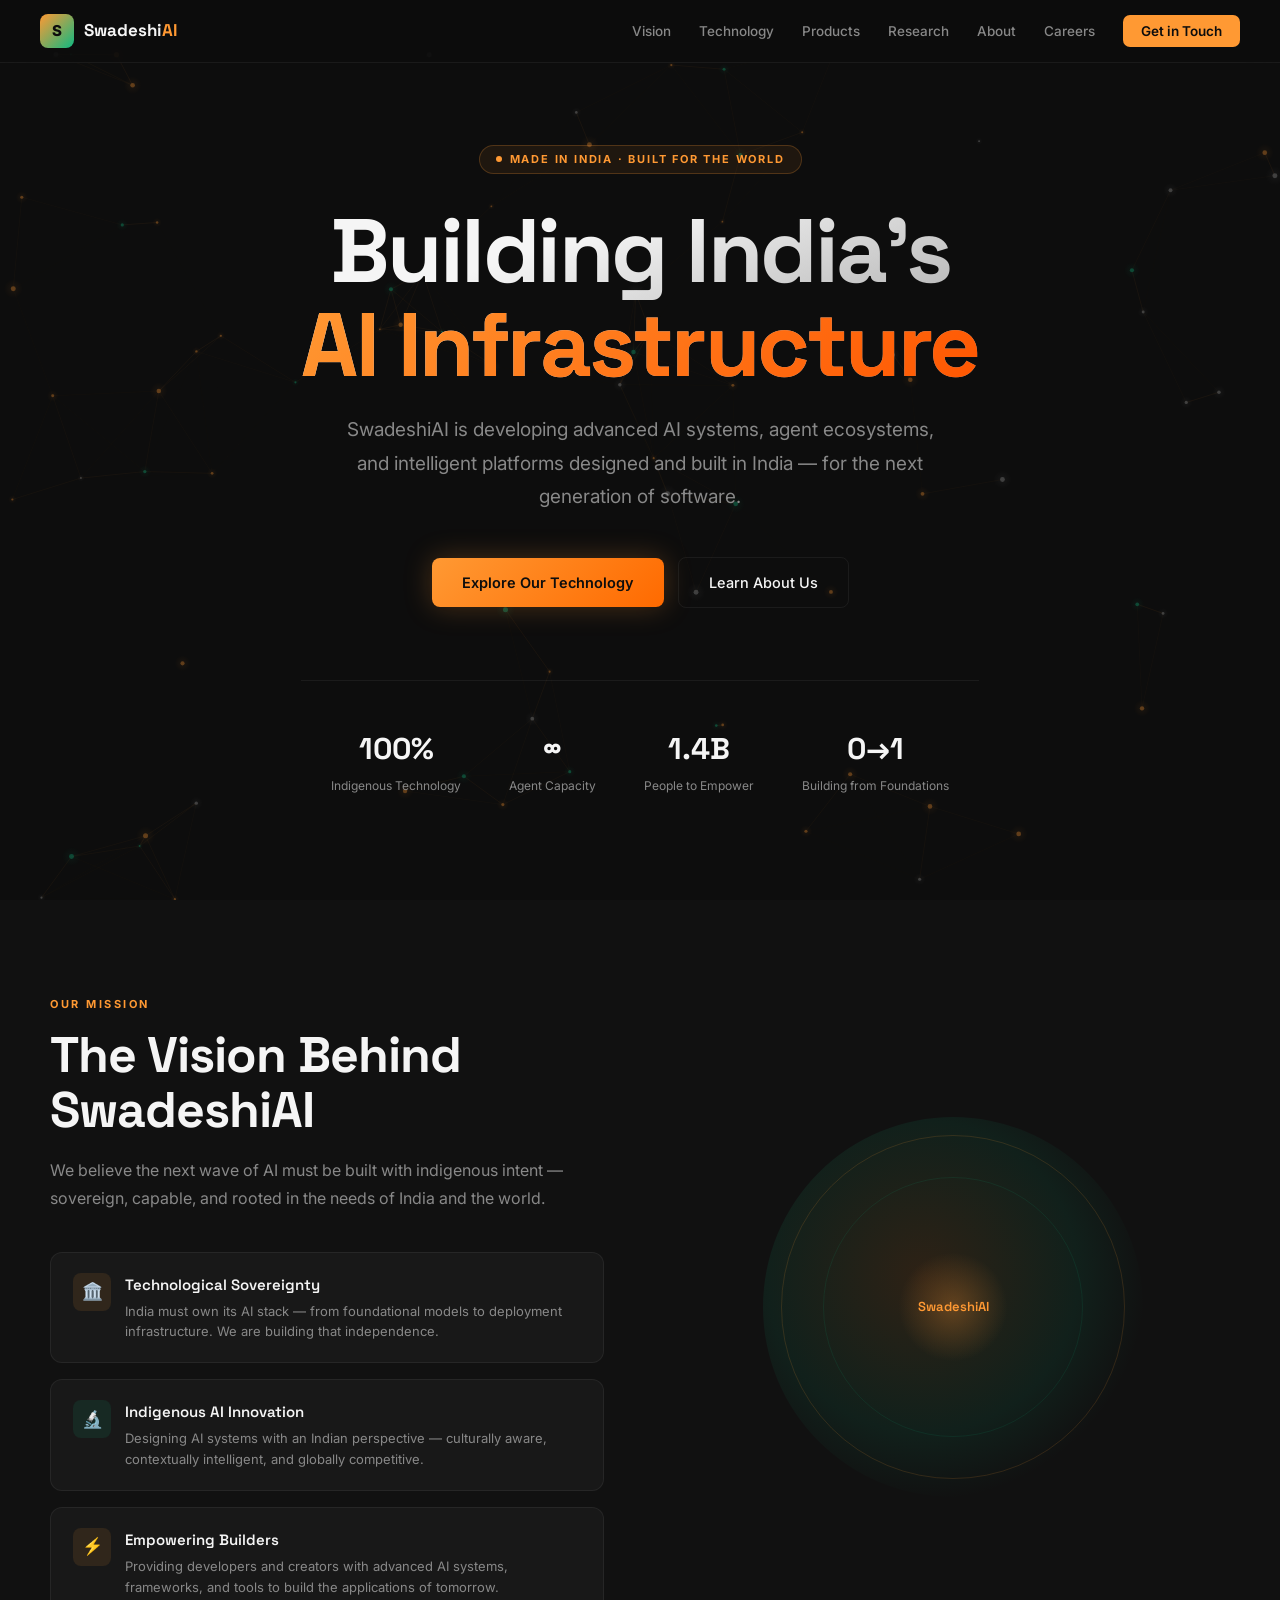
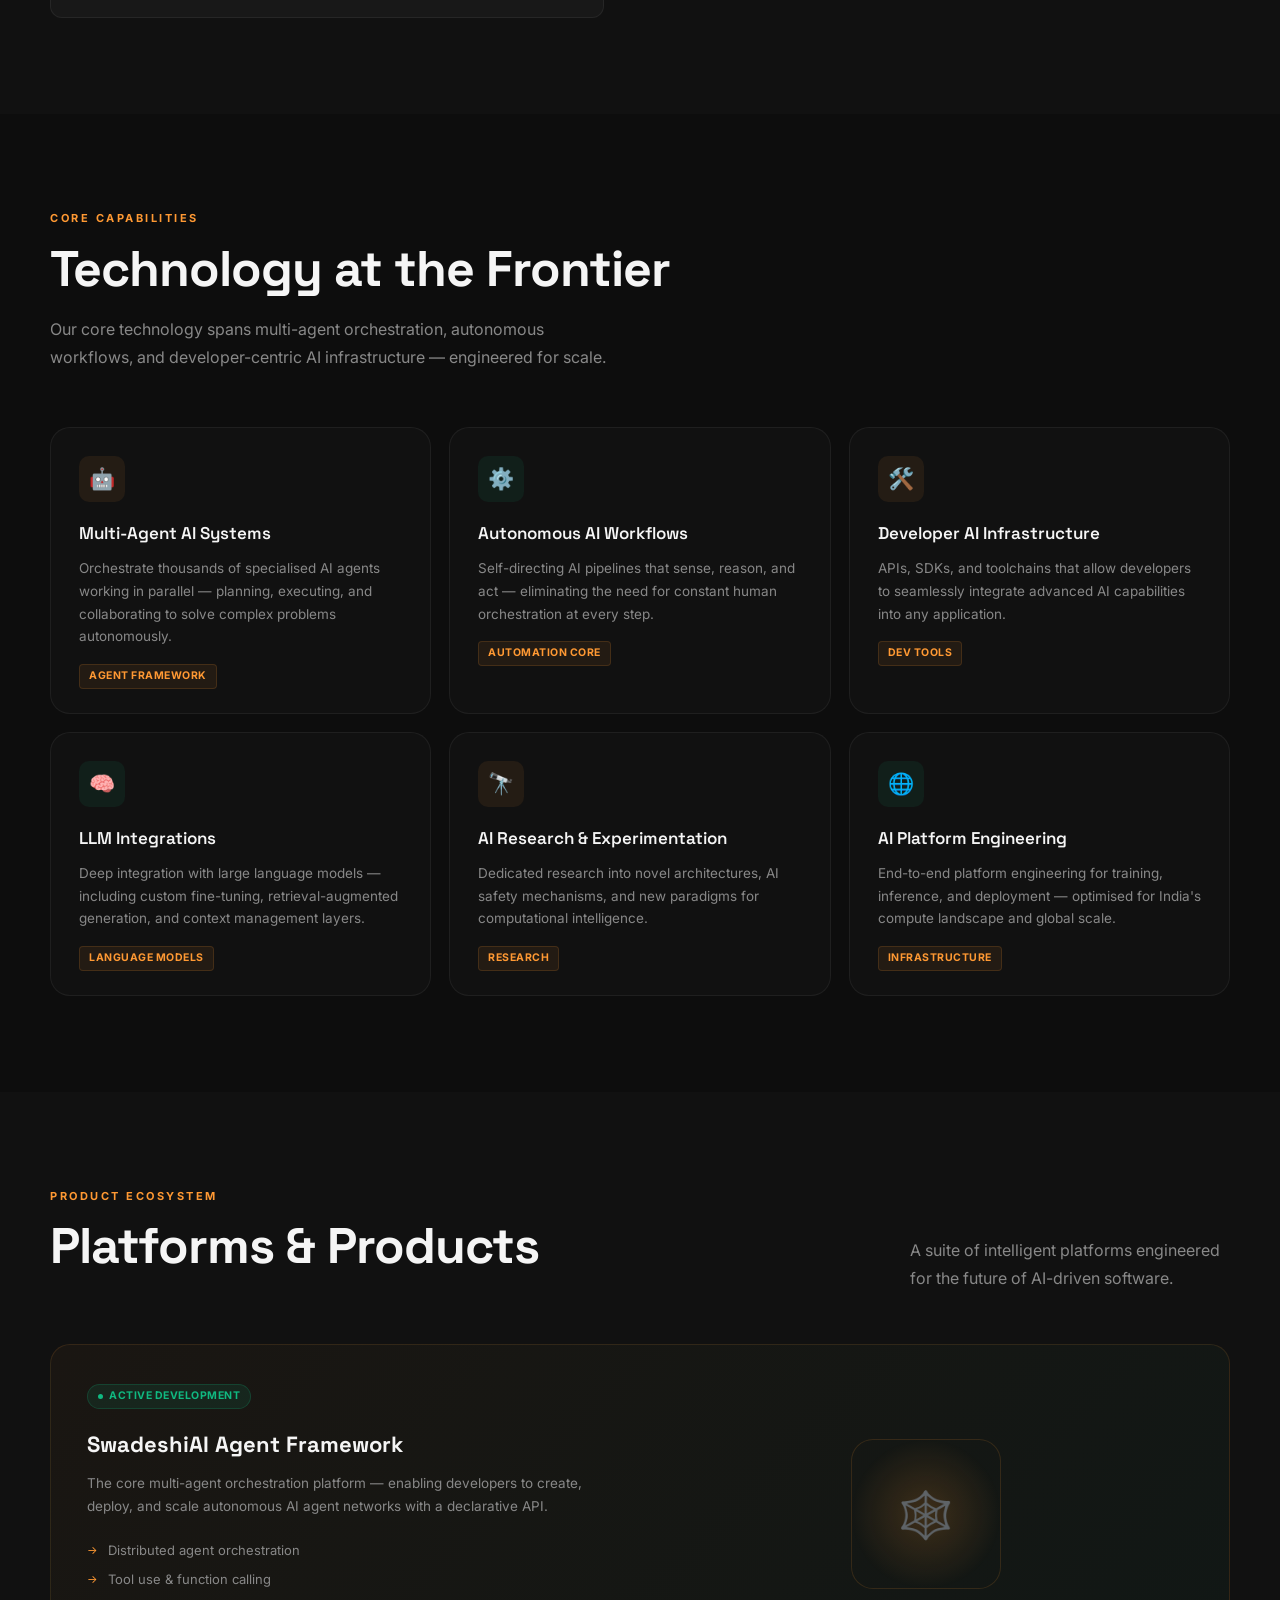
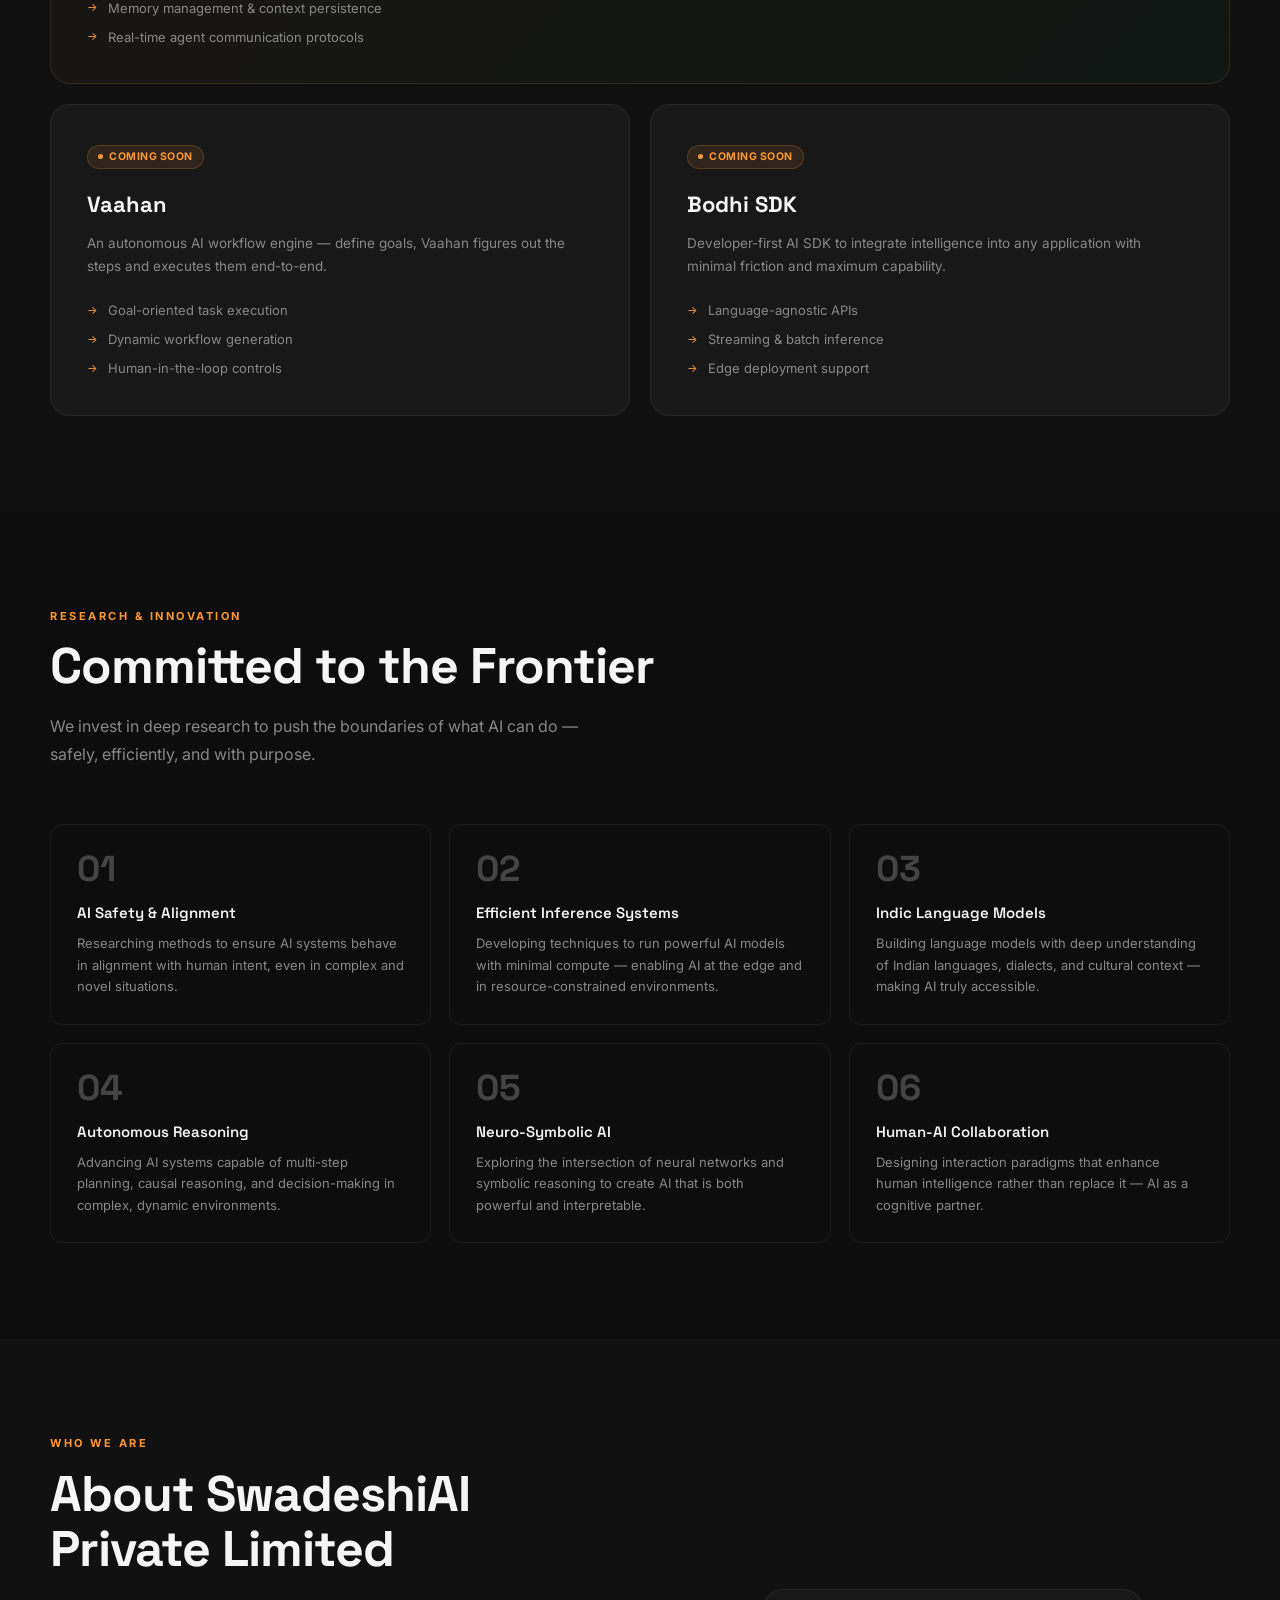
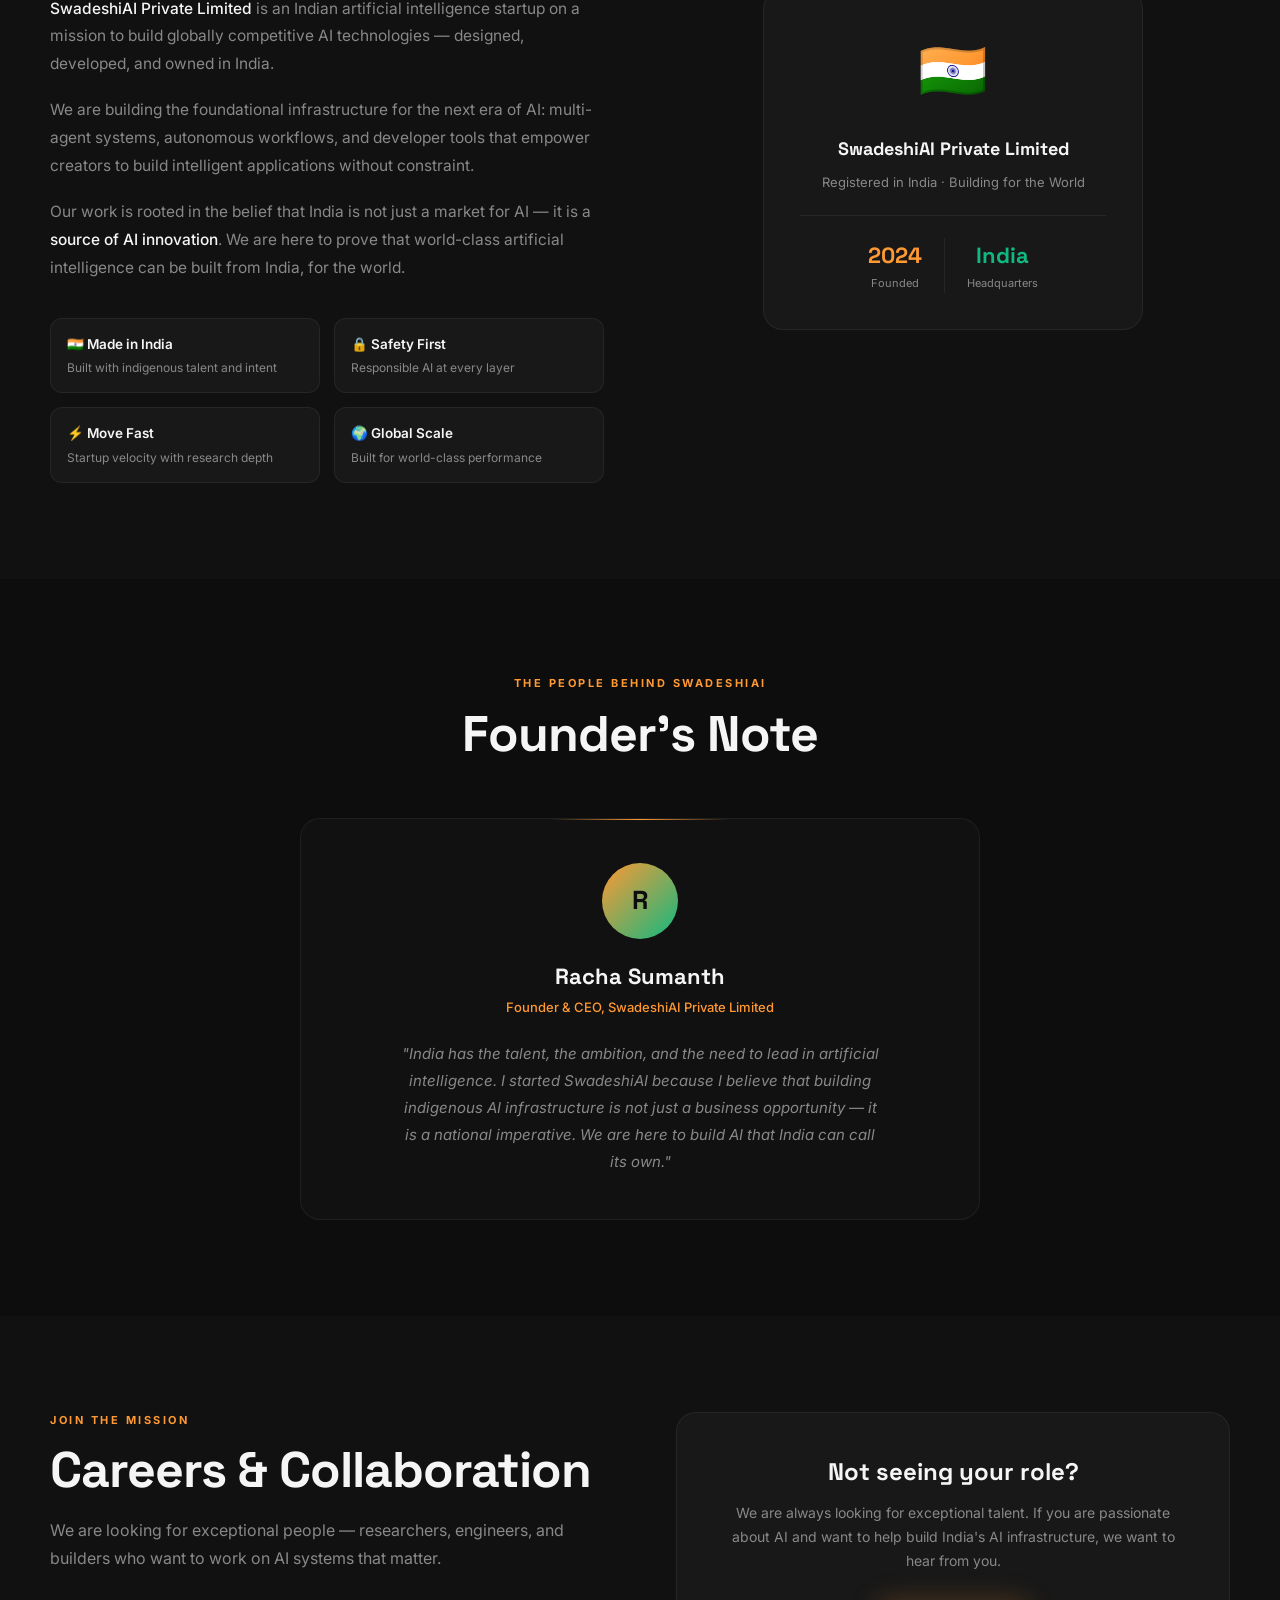
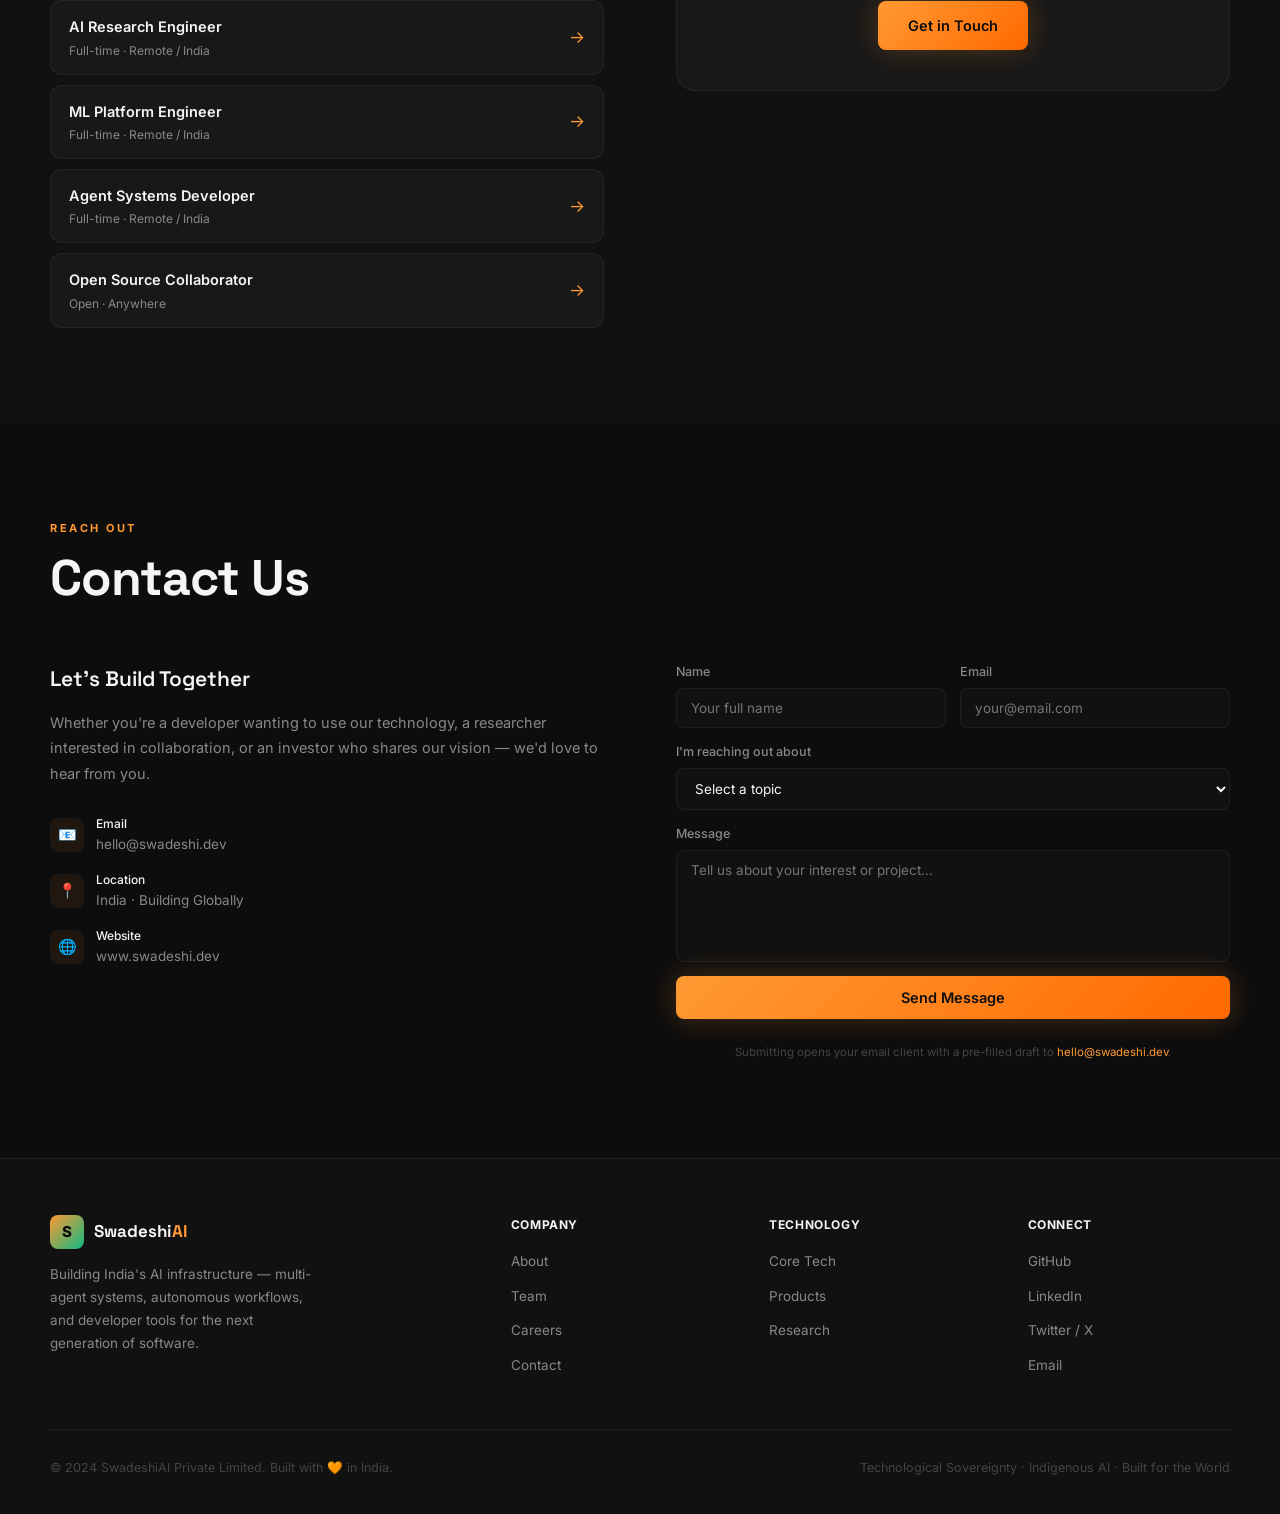
==== index.html @ ddf39b6c "Create SwadeshiAI website - modern AI company single-page site Co-authored-by: Rachasumanth <2036338" ====
<!DOCTYPE html>
<html lang="en">
<head>
  <meta charset="UTF-8">
  <meta name="viewport" content="width=device-width, initial-scale=1.0">
  <title>SwadeshiAI — Building India's AI Infrastructure</title>
  <meta name="description" content="SwadeshiAI Private Limited is building India's indigenous AI infrastructure — multi-agent systems, autonomous AI workflows, and developer tools designed and developed in India.">
  <meta property="og:title" content="SwadeshiAI — Building India's AI Infrastructure">
  <meta property="og:description" content="Developing advanced AI systems, agent ecosystems, and intelligent platforms for the next generation of software.">
  <meta property="og:type" content="website">
  <meta property="og:url" content="https://www.swadeshi.dev">
  <link rel="preconnect" href="https://fonts.googleapis.com">
  <link rel="preconnect" href="https://fonts.gstatic.com" crossorigin>
  <link href="https://fonts.googleapis.com/css2?family=Inter:wght@300;400;500;600;700;800;900&family=Space+Grotesk:wght@300;400;500;600;700&display=swap" rel="stylesheet">
  <style>
    /* =====================
       Design Tokens
    ===================== */
    :root {
      --bg:           #0D0D0D;
      --bg-2:         #111111;
      --bg-3:         #181818;
      --text:         #F5F5F5;
      --text-muted:   #888888;
      --text-dim:     #444444;
      --saffron:      #FF9933;
      --saffron-lt:   #FFB566;
      --saffron-glow: rgba(255,153,51,0.15);
      --emerald:      #10B981;
      --emerald-lt:   #34D399;
      --emerald-glow: rgba(16,185,129,0.15);
      --border:       rgba(255,255,255,0.06);
      --border-hl:    rgba(255,153,51,0.28);
      --radius:       12px;
      --radius-lg:    20px;
    }

    /* =====================
       Reset & Base
    ===================== */
    *, *::before, *::after { box-sizing: border-box; margin: 0; padding: 0; }
    html { scroll-behavior: smooth; }
    body {
      background: var(--bg);
      color: var(--text);
      font-family: 'Inter', sans-serif;
      line-height: 1.6;
      overflow-x: hidden;
    }
    a { text-decoration: none; }
    img { max-width: 100%; display: block; }

    /* =====================
       Typography helpers
    ===================== */
    .section-label {
      font-size: 11px;
      font-weight: 700;
      text-transform: uppercase;
      letter-spacing: 2.5px;
      color: var(--saffron);
      margin-bottom: 14px;
    }
    .section-title {
      font-family: 'Space Grotesk', sans-serif;
      font-size: clamp(30px, 4vw, 50px);
      font-weight: 700;
      line-height: 1.1;
      letter-spacing: -1px;
      color: var(--text);
      margin-bottom: 18px;
    }
    .section-sub {
      font-size: 16px;
      color: var(--text-muted);
      line-height: 1.75;
      max-width: 560px;
    }

    /* =====================
       Layout
    ===================== */
    .container { max-width: 1180px; margin: 0 auto; }
    section { padding: 96px 40px; }

    /* =====================
       Navigation
    ===================== */
    #navbar {
      position: fixed;
      inset: 0 0 auto 0;
      z-index: 1000;
      display: flex;
      align-items: center;
      justify-content: space-between;
      padding: 14px 40px;
      background: rgba(13,13,13,0.75);
      backdrop-filter: blur(20px);
      -webkit-backdrop-filter: blur(20px);
      border-bottom: 1px solid var(--border);
      transition: background 0.35s ease;
    }
    .nav-logo {
      display: flex;
      align-items: center;
      gap: 10px;
    }
    .nav-logo-mark {
      width: 34px; height: 34px;
      background: linear-gradient(135deg, var(--saffron), var(--emerald));
      border-radius: 8px;
      display: flex; align-items: center; justify-content: center;
      font-weight: 800; font-size: 15px; color: #0D0D0D;
      flex-shrink: 0;
    }
    .nav-logo-text {
      font-family: 'Space Grotesk', sans-serif;
      font-weight: 700; font-size: 17px; color: var(--text);
    }
    .nav-logo-text em { color: var(--saffron); font-style: normal; }
    .nav-links {
      display: flex; align-items: center; gap: 28px; list-style: none;
    }
    .nav-links a {
      color: var(--text-muted); font-size: 13.5px; font-weight: 500;
      transition: color 0.2s;
    }
    .nav-links a:hover { color: var(--text); }
    .nav-cta {
      padding: 8px 18px;
      background: var(--saffron);
      color: #0D0D0D !important;
      border-radius: 7px;
      font-weight: 600 !important;
      transition: background 0.2s, box-shadow 0.2s !important;
    }
    .nav-cta:hover {
      background: var(--saffron-lt) !important;
      box-shadow: 0 0 22px rgba(255,153,51,0.4);
    }

    /* =====================
       Buttons
    ===================== */
    .btn-primary {
      display: inline-block;
      padding: 13px 30px;
      background: linear-gradient(135deg, var(--saffron), #FF6A00);
      color: #0D0D0D;
      border: none; border-radius: 8px;
      font-size: 14.5px; font-weight: 600;
      cursor: pointer; transition: transform 0.25s, box-shadow 0.25s;
      box-shadow: 0 0 28px rgba(255,153,51,0.25);
      font-family: 'Inter', sans-serif;
    }
    .btn-primary:hover {
      transform: translateY(-2px);
      box-shadow: 0 0 46px rgba(255,153,51,0.45);
    }
    .btn-secondary {
      display: inline-block;
      padding: 13px 30px;
      background: transparent;
      color: var(--text);
      border: 1px solid var(--border);
      border-radius: 8px;
      font-size: 14.5px; font-weight: 500;
      cursor: pointer; transition: border-color 0.25s, background 0.25s;
    }
    .btn-secondary:hover {
      border-color: rgba(255,255,255,0.18);
      background: rgba(255,255,255,0.04);
    }

    /* =====================
       Hero
    ===================== */
    #hero {
      position: relative; min-height: 100vh;
      display: flex; align-items: center; justify-content: center;
      overflow: hidden; padding: 120px 40px 80px;
    }
    #neural-canvas {
      position: absolute; inset: 0;
      width: 100%; height: 100%; opacity: 0.5;
    }
    .hero-inner {
      position: relative; z-index: 2;
      text-align: center; max-width: 860px;
    }
    .hero-badge {
      display: inline-flex; align-items: center; gap: 8px;
      padding: 5px 16px;
      background: rgba(255,153,51,0.08);
      border: 1px solid rgba(255,153,51,0.22);
      border-radius: 100px;
      font-size: 11px; font-weight: 700;
      color: var(--saffron); text-transform: uppercase; letter-spacing: 1.8px;
      margin-bottom: 30px;
    }
    .hero-badge span {
      width: 6px; height: 6px; background: var(--saffron);
      border-radius: 50%; animation: blink 2s ease-in-out infinite;
    }
    @keyframes blink {
      0%,100% { opacity:1; transform:scale(1); }
      50%      { opacity:0.4; transform:scale(1.6); }
    }
    .hero-title {
      font-family: 'Space Grotesk', sans-serif;
      font-size: clamp(44px, 7.5vw, 90px);
      font-weight: 700; line-height: 1.04; letter-spacing: -2.5px;
      margin-bottom: 22px;
      background: linear-gradient(160deg, #F5F5F5 30%, #999999 100%);
      -webkit-background-clip: text; -webkit-text-fill-color: transparent;
      background-clip: text;
    }
    .hero-title .accent-s {
      background: linear-gradient(135deg, var(--saffron), #FF5500);
      -webkit-background-clip: text; -webkit-text-fill-color: transparent;
      background-clip: text;
    }
    .hero-sub {
      font-size: clamp(15px, 1.8vw, 19px);
      color: var(--text-muted); max-width: 620px;
      margin: 0 auto 44px; line-height: 1.75;
    }
    .hero-actions { display: flex; align-items: center; justify-content: center; gap: 14px; flex-wrap: wrap; }

    .hero-stats {
      display: flex; align-items: center; justify-content: center;
      gap: 48px; flex-wrap: wrap;
      margin-top: 72px; padding-top: 44px;
      border-top: 1px solid var(--border);
    }
    .stat-val {
      font-family: 'Space Grotesk', sans-serif;
      font-size: 30px; font-weight: 700; color: var(--text);
      display: block;
    }
    .stat-lbl { font-size: 12px; color: var(--text-muted); margin-top: 3px; }

    /* =====================
       Vision
    ===================== */
    #vision { background: var(--bg-2); }
    .vision-grid {
      display: grid; grid-template-columns: 1fr 1fr;
      gap: 72px; align-items: center;
    }
    .pillars { display: flex; flex-direction: column; gap: 16px; margin-top: 40px; }
    .pillar {
      display: flex; align-items: flex-start; gap: 14px;
      padding: 20px 22px;
      background: var(--bg-3); border: 1px solid var(--border); border-radius: var(--radius);
      transition: border-color 0.3s, box-shadow 0.3s;
    }
    .pillar:hover { border-color: var(--border-hl); box-shadow: 0 0 28px rgba(255,153,51,0.05); }
    .pillar-ico {
      width: 38px; height: 38px; border-radius: 8px;
      display: flex; align-items: center; justify-content: center;
      font-size: 17px; flex-shrink: 0;
    }
    .ico-s { background: rgba(255,153,51,0.1); }
    .ico-e { background: rgba(16,185,129,0.1); }
    .pillar-ttl { font-family: 'Space Grotesk', sans-serif; font-size: 15px; font-weight: 600; color: var(--text); margin-bottom: 4px; }
    .pillar-dsc { font-size: 13px; color: var(--text-muted); line-height: 1.6; }

    /* Orb visual */
    .vision-orb-wrap { display: flex; align-items: center; justify-content: center; }
    .vision-orb {
      width: 380px; height: 380px; border-radius: 50%; position: relative;
      background: radial-gradient(circle at 42% 42%,
        rgba(255,153,51,0.12) 0%, rgba(16,185,129,0.09) 50%, transparent 72%);
      display: flex; align-items: center; justify-content: center;
    }
    .vision-orb::before {
      content: ''; position: absolute; inset: 18px; border-radius: 50%;
      border: 1px solid rgba(255,153,51,0.14);
      animation: spin 22s linear infinite;
    }
    .vision-orb::after {
      content: ''; position: absolute; inset: 60px; border-radius: 50%;
      border: 1px solid rgba(16,185,129,0.1);
      animation: spin 16s linear infinite reverse;
    }
    @keyframes spin { to { transform: rotate(360deg); } }
    .orb-core {
      width: 110px; height: 110px; border-radius: 50%; z-index: 1;
      background: radial-gradient(circle, rgba(255,153,51,0.28) 0%, transparent 70%);
      display: flex; align-items: center; justify-content: center;
      font-family: 'Space Grotesk', sans-serif;
      font-size: 13px; font-weight: 600; color: var(--saffron); text-align: center;
    }

    /* =====================
       Technology
    ===================== */
    .tech-grid {
      display: grid; grid-template-columns: repeat(3,1fr);
      gap: 18px; margin-top: 56px;
    }
    .tech-card {
      padding: 28px 28px 24px;
      background: var(--bg-2); border: 1px solid var(--border); border-radius: var(--radius-lg);
      position: relative; overflow: hidden; transition: transform 0.3s, border-color 0.3s, box-shadow 0.3s;
    }
    .tech-card::after {
      content: ''; position: absolute; inset: 0 0 auto 0; height: 1px;
      background: linear-gradient(90deg, transparent, var(--saffron), transparent);
      opacity: 0; transition: opacity 0.3s;
    }
    .tech-card:hover::after { opacity: 1; }
    .tech-card:hover { transform: translateY(-4px); border-color: rgba(255,153,51,0.16); box-shadow: 0 18px 52px rgba(0,0,0,0.45); }
    .card-ico {
      width: 46px; height: 46px; border-radius: 10px;
      background: rgba(255,153,51,0.08);
      display: flex; align-items: center; justify-content: center;
      font-size: 21px; margin-bottom: 18px;
    }
    .card-ico.e-bg { background: rgba(16,185,129,0.08); }
    .card-ttl { font-family: 'Space Grotesk', sans-serif; font-size: 17px; font-weight: 600; color: var(--text); margin-bottom: 10px; }
    .card-dsc { font-size: 13.5px; color: var(--text-muted); line-height: 1.68; }
    .card-tag {
      display: inline-block; margin-top: 16px;
      padding: 3px 9px;
      background: rgba(255,153,51,0.08); border: 1px solid rgba(255,153,51,0.15);
      border-radius: 4px; font-size: 10.5px; font-weight: 700;
      color: var(--saffron); text-transform: uppercase; letter-spacing: 0.5px;
    }

    /* =====================
       Products
    ===================== */
    #products { background: var(--bg-2); }
    .products-hdr {
      display: flex; align-items: flex-end; justify-content: space-between;
      margin-bottom: 52px; flex-wrap: wrap; gap: 20px;
    }
    .products-grid { display: grid; grid-template-columns: repeat(2,1fr); gap: 20px; }
    .prod-card {
      padding: 36px; background: var(--bg-3); border: 1px solid var(--border);
      border-radius: var(--radius-lg); transition: border-color 0.3s, box-shadow 0.3s;
    }
    .prod-card:hover { border-color: rgba(255,153,51,0.2); box-shadow: 0 0 56px rgba(255,153,51,0.06); }
    .prod-card.featured {
      grid-column: span 2; display: grid; grid-template-columns: 1fr 1fr; gap: 36px; align-items: center;
      background: linear-gradient(135deg, rgba(255,153,51,0.04) 0%, rgba(16,185,129,0.04) 100%);
      border-color: rgba(255,153,51,0.12);
    }
    .prod-status {
      display: inline-flex; align-items: center; gap: 6px;
      padding: 3px 10px; border-radius: 100px;
      font-size: 10.5px; font-weight: 700; text-transform: uppercase; letter-spacing: 0.5px;
      margin-bottom: 18px;
    }
    .prod-status::before { content:''; width:5px; height:5px; border-radius:50%; background:currentColor; }
    .status-active { background: rgba(16,185,129,0.1); color: var(--emerald); border: 1px solid rgba(16,185,129,0.2); }
    .status-soon   { background: rgba(255,153,51,0.1); color: var(--saffron); border: 1px solid rgba(255,153,51,0.2); }
    .prod-name { font-family: 'Space Grotesk', sans-serif; font-size: 22px; font-weight: 700; color: var(--text); margin-bottom: 10px; }
    .prod-dsc  { font-size: 13.5px; color: var(--text-muted); line-height: 1.7; margin-bottom: 22px; }
    .prod-feats { list-style: none; display: flex; flex-direction: column; gap: 8px; }
    .prod-feats li { display:flex; align-items:center; gap:10px; font-size:13px; color:var(--text-muted); }
    .prod-feats li::before { content:'→'; color:var(--saffron); font-size:11px; }
    .prod-visual {
      display: flex; align-items: center; justify-content: center; height: 190px;
    }
    .prod-visual-inner {
      width: 150px; height: 150px; border-radius: 22px;
      background: radial-gradient(circle at 50% 50%, rgba(255,153,51,0.18) 0%, transparent 72%);
      border: 1px solid rgba(255,153,51,0.14);
      display: flex; align-items: center; justify-content: center;
      font-size: 46px; animation: float 6s ease-in-out infinite;
    }
    @keyframes float { 0%,100% { transform:translateY(0); } 50% { transform:translateY(-12px); } }

    /* =====================
       Research
    ===================== */
    .research-grid {
      display: grid; grid-template-columns: repeat(3,1fr);
      gap: 18px; margin-top: 56px;
    }
    .research-item {
      padding: 26px;
      border: 1px solid var(--border); border-radius: var(--radius);
      transition: border-color 0.3s, background 0.3s;
    }
    .research-item:hover { border-color: rgba(16,185,129,0.22); background: rgba(16,185,129,0.025); }
    .r-num { font-family: 'Space Grotesk', sans-serif; font-size: 36px; font-weight: 700; color: var(--text-dim); line-height: 1; margin-bottom: 14px; }
    .r-ttl { font-family: 'Space Grotesk', sans-serif; font-size: 15px; font-weight: 600; color: var(--text); margin-bottom: 8px; }
    .r-dsc { font-size: 13px; color: var(--text-muted); line-height: 1.65; }

    /* =====================
       About
    ===================== */
    #about { background: var(--bg-2); }
    .about-grid { display: grid; grid-template-columns: 1fr 1fr; gap: 72px; align-items: center; }
    .about-body p { font-size: 15.5px; color: var(--text-muted); line-height: 1.8; margin-bottom: 18px; }
    .hi { color: var(--text); font-weight: 500; }
    .about-vals { display: grid; grid-template-columns: repeat(2,1fr); gap: 14px; margin-top: 36px; }
    .aval {
      padding: 15px 16px;
      background: var(--bg-3); border: 1px solid var(--border); border-radius: var(--radius);
    }
    .aval-ttl { font-size: 13.5px; font-weight: 600; color: var(--text); margin-bottom: 3px; }
    .aval-dsc { font-size: 12px; color: var(--text-muted); }

    .about-card {
      padding: 36px; background: var(--bg-3); border: 1px solid var(--border);
      border-radius: var(--radius-lg); text-align: center;
    }
    .about-card-flag { font-size: 56px; margin-bottom: 20px; }
    .about-card-name { font-family: 'Space Grotesk', sans-serif; font-size: 18px; font-weight: 700; color: var(--text); margin-bottom: 8px; }
    .about-card-sub  { font-size: 13px; color: var(--text-muted); line-height: 1.6; }
    .about-card-stats {
      margin-top: 22px; padding-top: 22px; border-top: 1px solid var(--border);
      display: flex; justify-content: center; gap: 22px;
    }
    .acs { text-align: center; }
    .acs-val { font-family: 'Space Grotesk', sans-serif; font-size: 22px; font-weight: 700; }
    .acs-lbl { font-size: 11px; color: var(--text-muted); margin-top: 2px; }

    /* =====================
       Founder
    ===================== */
    .founder-wrap { max-width: 680px; margin: 56px auto 0; }
    .founder-card {
      padding: 44px;
      background: var(--bg-2); border: 1px solid var(--border); border-radius: var(--radius-lg);
      text-align: center; position: relative; overflow: hidden;
    }
    .founder-card::before {
      content: ''; position: absolute; top: 0; left: 50%; transform: translateX(-50%);
      width: 180px; height: 1px;
      background: linear-gradient(90deg, transparent, var(--saffron), transparent);
    }
    .founder-avatar {
      width: 76px; height: 76px; border-radius: 50%;
      background: linear-gradient(135deg, var(--saffron), var(--emerald));
      display: flex; align-items: center; justify-content: center;
      font-family: 'Space Grotesk', sans-serif; font-size: 26px; font-weight: 700; color: #0D0D0D;
      margin: 0 auto 20px;
    }
    .founder-name  { font-family: 'Space Grotesk', sans-serif; font-size: 22px; font-weight: 700; color: var(--text); margin-bottom: 3px; }
    .founder-role  { font-size: 13px; color: var(--saffron); font-weight: 500; margin-bottom: 22px; }
    .founder-quote {
      font-size: 15px; color: var(--text-muted); line-height: 1.8;
      font-style: italic; max-width: 480px; margin: 0 auto;
    }

    /* =====================
       Careers
    ===================== */
    #careers { background: var(--bg-2); }
    .careers-grid { display: grid; grid-template-columns: 1fr 1fr; gap: 72px; align-items: start; }
    .roles { display: flex; flex-direction: column; gap: 10px; margin-top: 28px; }
    .role-row {
      display: flex; align-items: center; justify-content: space-between;
      padding: 14px 18px;
      background: var(--bg-3); border: 1px solid var(--border); border-radius: var(--radius);
      transition: border-color 0.3s, background 0.3s; cursor: pointer;
      color: inherit;
    }
    .role-row:hover { border-color: rgba(255,153,51,0.22); background: rgba(255,153,51,0.025); }
    .role-n { font-size: 14.5px; font-weight: 600; color: var(--text); margin-bottom: 2px; }
    .role-t { font-size: 12px; color: var(--text-muted); }
    .role-arr { color: var(--saffron); font-size: 17px; }

    .careers-aside {
      padding: 40px;
      background: var(--bg-3); border: 1px solid var(--border); border-radius: var(--radius-lg);
      text-align: center;
    }
    .careers-aside h3 { font-family: 'Space Grotesk', sans-serif; font-size: 24px; font-weight: 700; color: var(--text); margin-bottom: 10px; }
    .careers-aside p  { font-size: 14px; color: var(--text-muted); line-height: 1.7; margin-bottom: 28px; }

    /* =====================
       Contact
    ===================== */
    .contact-grid { display: grid; grid-template-columns: 1fr 1fr; gap: 72px; margin-top: 56px; }
    .contact-info h3 { font-family: 'Space Grotesk', sans-serif; font-size: 21px; font-weight: 600; color: var(--text); margin-bottom: 14px; }
    .contact-info p  { font-size: 14.5px; color: var(--text-muted); line-height: 1.75; margin-bottom: 28px; }
    .c-detail { display: flex; align-items: center; gap: 12px; font-size: 13.5px; color: var(--text-muted); margin-bottom: 14px; }
    .c-detail-ico {
      width: 34px; height: 34px; border-radius: 8px;
      background: rgba(255,153,51,0.08);
      display: flex; align-items: center; justify-content: center; font-size: 15px; flex-shrink: 0;
    }
    .c-detail-ttl { font-size: 12px; font-weight: 500; color: var(--text); margin-bottom: 1px; }

    .cform { display: flex; flex-direction: column; gap: 14px; }
    .fgrp { display: flex; flex-direction: column; gap: 6px; }
    .fgrp label { font-size: 12.5px; font-weight: 500; color: var(--text-muted); }
    .fgrp input, .fgrp textarea, .fgrp select {
      padding: 11px 14px;
      background: var(--bg-2); border: 1px solid var(--border);
      border-radius: 8px; color: var(--text);
      font-family: 'Inter', sans-serif; font-size: 13.5px;
      outline: none; transition: border-color 0.2s;
      resize: none;
    }
    .fgrp input:focus, .fgrp textarea:focus, .fgrp select:focus { border-color: rgba(255,153,51,0.4); }
    .fgrp select { background-color: var(--bg-2); cursor: pointer; }
    .fgrp textarea { height: 112px; }
    .frow { display: grid; grid-template-columns: 1fr 1fr; gap: 14px; }

    /* =====================
       Footer
    ===================== */
    footer { background: var(--bg-2); border-top: 1px solid var(--border); padding: 56px 40px 36px; }
    .footer-inner { max-width: 1180px; margin: 0 auto; }
    .footer-top { display: grid; grid-template-columns: 2fr 1fr 1fr 1fr; gap: 56px; margin-bottom: 52px; }
    .footer-brand p { font-size: 13.5px; color: var(--text-muted); line-height: 1.7; max-width: 270px; margin-top: 14px; }
    .footer-col h4 { font-size: 12px; font-weight: 700; text-transform: uppercase; letter-spacing: 0.6px; color: var(--text); margin-bottom: 14px; }
    .footer-col ul { list-style: none; display: flex; flex-direction: column; gap: 9px; }
    .footer-col a { font-size: 13.5px; color: var(--text-muted); transition: color 0.2s; }
    .footer-col a:hover { color: var(--text); }
    .footer-bot {
      display: flex; align-items: center; justify-content: space-between;
      padding-top: 28px; border-top: 1px solid var(--border);
      flex-wrap: wrap; gap: 14px;
      font-size: 12.5px; color: var(--text-dim);
    }
    .footer-bot em { color: var(--saffron); font-style: normal; }

    /* =====================
       Dividers / accents
    ===================== */
    .divider {
      height: 1px; margin: 0 40px;
      background: linear-gradient(90deg, transparent, var(--border), transparent);
    }

    /* =====================
       Scroll fade-in
    ===================== */
    .fi {
      opacity: 0; transform: translateY(26px);
      transition: opacity 0.65s ease, transform 0.65s ease;
    }
    .fi.vis { opacity: 1; transform: translateY(0); }

    /* =====================
       Scrollbar
    ===================== */
    ::-webkit-scrollbar { width: 5px; }
    ::-webkit-scrollbar-track { background: var(--bg); }
    ::-webkit-scrollbar-thumb { background: var(--bg-3); border-radius: 3px; }
    ::-webkit-scrollbar-thumb:hover { background: rgba(255,153,51,0.3); }

    /* =====================
       Responsive
    ===================== */
    @media (max-width: 1024px) {
      .tech-grid    { grid-template-columns: repeat(2,1fr); }
      .research-grid{ grid-template-columns: repeat(2,1fr); }
      .footer-top   { grid-template-columns: 1fr 1fr; gap: 36px; }
    }
    @media (max-width: 768px) {
      #navbar { padding: 14px 20px; }
      .nav-links { display: none; }
      section { padding: 72px 20px; }
      #hero { padding: 100px 20px 64px; }
      .vision-grid, .about-grid, .careers-grid, .contact-grid { grid-template-columns: 1fr; gap: 40px; }
      .tech-grid, .research-grid { grid-template-columns: 1fr; }
      .products-grid { grid-template-columns: 1fr; }
      .prod-card.featured { grid-column: span 1; grid-template-columns: 1fr; }
      .about-vals  { grid-template-columns: 1fr; }
      .footer-top  { grid-template-columns: 1fr; gap: 28px; }
      .frow        { grid-template-columns: 1fr; }
      .hero-stats  { gap: 24px; }
      .vision-orb  { width: 260px; height: 260px; }
      .footer-bot  { flex-direction: column; gap: 6px; text-align: center; }
      .divider     { margin: 0 20px; }
    }
  </style>
</head>
<body>

<!-- ========== NAVBAR ========== -->
<nav id="navbar">
  <a href="#" class="nav-logo">
    <div class="nav-logo-mark">S</div>
    <span class="nav-logo-text">Swadeshi<em>AI</em></span>
  </a>
  <ul class="nav-links">
    <li><a href="#vision">Vision</a></li>
    <li><a href="#technology">Technology</a></li>
    <li><a href="#products">Products</a></li>
    <li><a href="#research">Research</a></li>
    <li><a href="#about">About</a></li>
    <li><a href="#careers">Careers</a></li>
    <li><a href="#contact" class="nav-cta">Get in Touch</a></li>
  </ul>
</nav>

<!-- ========== HERO ========== -->
<section id="hero">
  <canvas id="neural-canvas"></canvas>
  <div class="hero-inner">
    <div class="hero-badge"><span></span>Made in India · Built for the World</div>
    <h1 class="hero-title">
      Building India's<br>
      <span class="accent-s">AI Infrastructure</span>
    </h1>
    <p class="hero-sub">
      SwadeshiAI is developing advanced AI systems, agent ecosystems, and intelligent platforms
      designed and built in India — for the next generation of software.
    </p>
    <div class="hero-actions">
      <a href="#technology" class="btn-primary">Explore Our Technology</a>
      <a href="#about"      class="btn-secondary">Learn About Us</a>
    </div>
    <div class="hero-stats">
      <div>
        <span class="stat-val">100%</span>
        <div class="stat-lbl">Indigenous Technology</div>
      </div>
      <div>
        <span class="stat-val">∞</span>
        <div class="stat-lbl">Agent Capacity</div>
      </div>
      <div>
        <span class="stat-val">1.4B</span>
        <div class="stat-lbl">People to Empower</div>
      </div>
      <div>
        <span class="stat-val">0→1</span>
        <div class="stat-lbl">Building from Foundations</div>
      </div>
    </div>
  </div>
</section>

<!-- ========== VISION ========== -->
<section id="vision">
  <div class="container">
    <div class="vision-grid">
      <div>
        <div class="section-label fi">Our Mission</div>
        <h2 class="section-title fi">The Vision Behind SwadeshiAI</h2>
        <p class="section-sub fi">
          We believe the next wave of AI must be built with indigenous intent —
          sovereign, capable, and rooted in the needs of India and the world.
        </p>
        <div class="pillars">
          <div class="pillar fi">
            <div class="pillar-ico ico-s">🏛️</div>
            <div>
              <div class="pillar-ttl">Technological Sovereignty</div>
              <div class="pillar-dsc">India must own its AI stack — from foundational models to deployment infrastructure. We are building that independence.</div>
            </div>
          </div>
          <div class="pillar fi">
            <div class="pillar-ico ico-e">🔬</div>
            <div>
              <div class="pillar-ttl">Indigenous AI Innovation</div>
              <div class="pillar-dsc">Designing AI systems with an Indian perspective — culturally aware, contextually intelligent, and globally competitive.</div>
            </div>
          </div>
          <div class="pillar fi">
            <div class="pillar-ico ico-s">⚡</div>
            <div>
              <div class="pillar-ttl">Empowering Builders</div>
              <div class="pillar-dsc">Providing developers and creators with advanced AI systems, frameworks, and tools to build the applications of tomorrow.</div>
            </div>
          </div>
        </div>
      </div>
      <div class="vision-orb-wrap fi">
        <div class="vision-orb">
          <div class="orb-core">SwadeshiAI</div>
        </div>
      </div>
    </div>
  </div>
</section>

<!-- ========== TECHNOLOGY ========== -->
<section id="technology">
  <div class="container">
    <div class="section-label fi">Core Capabilities</div>
    <h2 class="section-title fi">Technology at the Frontier</h2>
    <p class="section-sub fi">
      Our core technology spans multi-agent orchestration, autonomous workflows,
      and developer-centric AI infrastructure — engineered for scale.
    </p>
    <div class="tech-grid">
      <div class="tech-card fi">
        <div class="card-ico">🤖</div>
        <div class="card-ttl">Multi-Agent AI Systems</div>
        <div class="card-dsc">Orchestrate thousands of specialised AI agents working in parallel — planning, executing, and collaborating to solve complex problems autonomously.</div>
        <div class="card-tag">Agent Framework</div>
      </div>
      <div class="tech-card fi">
        <div class="card-ico e-bg">⚙️</div>
        <div class="card-ttl">Autonomous AI Workflows</div>
        <div class="card-dsc">Self-directing AI pipelines that sense, reason, and act — eliminating the need for constant human orchestration at every step.</div>
        <div class="card-tag">Automation Core</div>
      </div>
      <div class="tech-card fi">
        <div class="card-ico">🛠️</div>
        <div class="card-ttl">Developer AI Infrastructure</div>
        <div class="card-dsc">APIs, SDKs, and toolchains that allow developers to seamlessly integrate advanced AI capabilities into any application.</div>
        <div class="card-tag">Dev Tools</div>
      </div>
      <div class="tech-card fi">
        <div class="card-ico e-bg">🧠</div>
        <div class="card-ttl">LLM Integrations</div>
        <div class="card-dsc">Deep integration with large language models — including custom fine-tuning, retrieval-augmented generation, and context management layers.</div>
        <div class="card-tag">Language Models</div>
      </div>
      <div class="tech-card fi">
        <div class="card-ico">🔭</div>
        <div class="card-ttl">AI Research &amp; Experimentation</div>
        <div class="card-dsc">Dedicated research into novel architectures, AI safety mechanisms, and new paradigms for computational intelligence.</div>
        <div class="card-tag">Research</div>
      </div>
      <div class="tech-card fi">
        <div class="card-ico e-bg">🌐</div>
        <div class="card-ttl">AI Platform Engineering</div>
        <div class="card-dsc">End-to-end platform engineering for training, inference, and deployment — optimised for India's compute landscape and global scale.</div>
        <div class="card-tag">Infrastructure</div>
      </div>
    </div>
  </div>
</section>

<!-- ========== PRODUCTS ========== -->
<section id="products">
  <div class="container">
    <div class="products-hdr">
      <div>
        <div class="section-label fi">Product Ecosystem</div>
        <h2 class="section-title fi">Platforms &amp; Products</h2>
      </div>
      <p class="section-sub fi" style="max-width:320px;">
        A suite of intelligent platforms engineered for the future of AI-driven software.
      </p>
    </div>
    <div class="products-grid">
      <!-- Featured -->
      <div class="prod-card featured fi">
        <div>
          <div class="prod-status status-active">Active Development</div>
          <div class="prod-name">SwadeshiAI Agent Framework</div>
          <div class="prod-dsc">The core multi-agent orchestration platform — enabling developers to create, deploy, and scale autonomous AI agent networks with a declarative API.</div>
          <ul class="prod-feats">
            <li>Distributed agent orchestration</li>
            <li>Tool use &amp; function calling</li>
            <li>Memory management &amp; context persistence</li>
            <li>Real-time agent communication protocols</li>
          </ul>
        </div>
        <div class="prod-visual">
          <div class="prod-visual-inner">🕸️</div>
        </div>
      </div>
      <!-- Vaahan -->
      <div class="prod-card fi">
        <div class="prod-status status-soon">Coming Soon</div>
        <div class="prod-name">Vaahan</div>
        <div class="prod-dsc">An autonomous AI workflow engine — define goals, Vaahan figures out the steps and executes them end-to-end.</div>
        <ul class="prod-feats">
          <li>Goal-oriented task execution</li>
          <li>Dynamic workflow generation</li>
          <li>Human-in-the-loop controls</li>
        </ul>
      </div>
      <!-- Bodhi -->
      <div class="prod-card fi">
        <div class="prod-status status-soon">Coming Soon</div>
        <div class="prod-name">Bodhi SDK</div>
        <div class="prod-dsc">Developer-first AI SDK to integrate intelligence into any application with minimal friction and maximum capability.</div>
        <ul class="prod-feats">
          <li>Language-agnostic APIs</li>
          <li>Streaming &amp; batch inference</li>
          <li>Edge deployment support</li>
        </ul>
      </div>
    </div>
  </div>
</section>

<!-- ========== RESEARCH ========== -->
<section id="research">
  <div class="container">
    <div class="section-label fi">Research &amp; Innovation</div>
    <h2 class="section-title fi">Committed to the Frontier</h2>
    <p class="section-sub fi">
      We invest in deep research to push the boundaries of what AI can do — safely, efficiently, and with purpose.
    </p>
    <div class="research-grid">
      <div class="research-item fi">
        <div class="r-num">01</div>
        <div class="r-ttl">AI Safety &amp; Alignment</div>
        <div class="r-dsc">Researching methods to ensure AI systems behave in alignment with human intent, even in complex and novel situations.</div>
      </div>
      <div class="research-item fi">
        <div class="r-num">02</div>
        <div class="r-ttl">Efficient Inference Systems</div>
        <div class="r-dsc">Developing techniques to run powerful AI models with minimal compute — enabling AI at the edge and in resource-constrained environments.</div>
      </div>
      <div class="research-item fi">
        <div class="r-num">03</div>
        <div class="r-ttl">Indic Language Models</div>
        <div class="r-dsc">Building language models with deep understanding of Indian languages, dialects, and cultural context — making AI truly accessible.</div>
      </div>
      <div class="research-item fi">
        <div class="r-num">04</div>
        <div class="r-ttl">Autonomous Reasoning</div>
        <div class="r-dsc">Advancing AI systems capable of multi-step planning, causal reasoning, and decision-making in complex, dynamic environments.</div>
      </div>
      <div class="research-item fi">
        <div class="r-num">05</div>
        <div class="r-ttl">Neuro-Symbolic AI</div>
        <div class="r-dsc">Exploring the intersection of neural networks and symbolic reasoning to create AI that is both powerful and interpretable.</div>
      </div>
      <div class="research-item fi">
        <div class="r-num">06</div>
        <div class="r-ttl">Human-AI Collaboration</div>
        <div class="r-dsc">Designing interaction paradigms that enhance human intelligence rather than replace it — AI as a cognitive partner.</div>
      </div>
    </div>
  </div>
</section>

<!-- ========== ABOUT ========== -->
<section id="about">
  <div class="container">
    <div class="about-grid">
      <div class="about-body">
        <div class="section-label fi">Who We Are</div>
        <h2 class="section-title fi">About SwadeshiAI Private Limited</h2>
        <p class="fi">
          <span class="hi">SwadeshiAI Private Limited</span> is an Indian artificial intelligence startup on a mission to
          build globally competitive AI technologies — designed, developed, and owned in India.
        </p>
        <p class="fi">
          We are building the foundational infrastructure for the next era of AI: multi-agent systems,
          autonomous workflows, and developer tools that empower creators to build intelligent
          applications without constraint.
        </p>
        <p class="fi">
          Our work is rooted in the belief that India is not just a market for AI — it is a
          <span class="hi">source of AI innovation</span>. We are here to prove that world-class
          artificial intelligence can be built from India, for the world.
        </p>
        <div class="about-vals fi">
          <div class="aval">
            <div class="aval-ttl">🇮🇳 Made in India</div>
            <div class="aval-dsc">Built with indigenous talent and intent</div>
          </div>
          <div class="aval">
            <div class="aval-ttl">🔒 Safety First</div>
            <div class="aval-dsc">Responsible AI at every layer</div>
          </div>
          <div class="aval">
            <div class="aval-ttl">⚡ Move Fast</div>
            <div class="aval-dsc">Startup velocity with research depth</div>
          </div>
          <div class="aval">
            <div class="aval-ttl">🌍 Global Scale</div>
            <div class="aval-dsc">Built for world-class performance</div>
          </div>
        </div>
      </div>
      <div class="fi" style="display:flex;align-items:center;justify-content:center;">
        <div class="about-card" style="width:100%;max-width:380px;">
          <div class="about-card-flag">🇮🇳</div>
          <div class="about-card-name">SwadeshiAI Private Limited</div>
          <div class="about-card-sub">Registered in India · Building for the World</div>
          <div class="about-card-stats">
            <div class="acs">
              <div class="acs-val" style="color:var(--saffron);">2024</div>
              <div class="acs-lbl">Founded</div>
            </div>
            <div style="width:1px;background:var(--border);"></div>
            <div class="acs">
              <div class="acs-val" style="color:var(--emerald);">India</div>
              <div class="acs-lbl">Headquarters</div>
            </div>
          </div>
        </div>
      </div>
    </div>
  </div>
</section>

<!-- ========== FOUNDER ========== -->
<section id="founder">
  <div class="container">
    <div class="section-label fi" style="text-align:center;">The People Behind SwadeshiAI</div>
    <h2 class="section-title fi" style="text-align:center;">Founder's Note</h2>
    <div class="founder-wrap fi">
      <div class="founder-card">
        <div class="founder-avatar">R</div>
        <div class="founder-name">Racha Sumanth</div>
        <div class="founder-role">Founder &amp; CEO, SwadeshiAI Private Limited</div>
        <p class="founder-quote">
          "India has the talent, the ambition, and the need to lead in artificial intelligence.
          I started SwadeshiAI because I believe that building indigenous AI infrastructure is not
          just a business opportunity — it is a national imperative. We are here to build AI that
          India can call its own."
        </p>
      </div>
    </div>
  </div>
</section>

<!-- ========== CAREERS ========== -->
<section id="careers">
  <div class="container">
    <div class="careers-grid">
      <div>
        <div class="section-label fi">Join the Mission</div>
        <h2 class="section-title fi">Careers &amp; Collaboration</h2>
        <p class="section-sub fi">
          We are looking for exceptional people — researchers, engineers, and builders who want to
          work on AI systems that matter.
        </p>
        <div class="roles">
          <a href="#contact" class="role-row fi">
            <div>
              <div class="role-n">AI Research Engineer</div>
              <div class="role-t">Full-time · Remote / India</div>
            </div>
            <span class="role-arr">→</span>
          </a>
          <a href="#contact" class="role-row fi">
            <div>
              <div class="role-n">ML Platform Engineer</div>
              <div class="role-t">Full-time · Remote / India</div>
            </div>
            <span class="role-arr">→</span>
          </a>
          <a href="#contact" class="role-row fi">
            <div>
              <div class="role-n">Agent Systems Developer</div>
              <div class="role-t">Full-time · Remote / India</div>
            </div>
            <span class="role-arr">→</span>
          </a>
          <a href="#contact" class="role-row fi">
            <div>
              <div class="role-n">Open Source Collaborator</div>
              <div class="role-t">Open · Anywhere</div>
            </div>
            <span class="role-arr">→</span>
          </a>
        </div>
      </div>
      <div class="careers-aside fi">
        <h3>Not seeing your role?</h3>
        <p>We are always looking for exceptional talent. If you are passionate about AI and want to help build India's AI infrastructure, we want to hear from you.</p>
        <a href="#contact" class="btn-primary">Get in Touch</a>
      </div>
    </div>
  </div>
</section>

<!-- ========== CONTACT ========== -->
<section id="contact">
  <div class="container">
    <div class="section-label fi">Reach Out</div>
    <h2 class="section-title fi">Contact Us</h2>
    <div class="contact-grid">
      <div class="contact-info fi">
        <h3>Let's Build Together</h3>
        <p>
          Whether you're a developer wanting to use our technology, a researcher interested in
          collaboration, or an investor who shares our vision — we'd love to hear from you.
        </p>
        <div class="c-detail">
          <div class="c-detail-ico">📧</div>
          <div>
            <div class="c-detail-ttl">Email</div>
            <div>hello@swadeshi.dev</div>
          </div>
        </div>
        <div class="c-detail">
          <div class="c-detail-ico">📍</div>
          <div>
            <div class="c-detail-ttl">Location</div>
            <div>India · Building Globally</div>
          </div>
        </div>
        <div class="c-detail">
          <div class="c-detail-ico">🌐</div>
          <div>
            <div class="c-detail-ttl">Website</div>
            <div>www.swadeshi.dev</div>
          </div>
        </div>
      </div>
      <div class="fi">
        <form class="cform" id="contact-form" onsubmit="handleSubmit(event)">
          <div class="frow">
            <div class="fgrp">
              <label for="fname">Name</label>
              <input type="text" id="fname" name="name" placeholder="Your full name" required>
            </div>
            <div class="fgrp">
              <label for="femail">Email</label>
              <input type="email" id="femail" name="email" placeholder="your@email.com" required>
            </div>
          </div>
          <div class="fgrp">
            <label for="fsubject">I'm reaching out about</label>
            <select id="fsubject" name="subject" required>
              <option value="" disabled selected>Select a topic</option>
              <option value="partnership">Partnership / Collaboration</option>
              <option value="investment">Investment</option>
              <option value="careers">Careers</option>
              <option value="technology">Technology / API Access</option>
              <option value="press">Press / Media</option>
              <option value="other">Other</option>
            </select>
          </div>
          <div class="fgrp">
            <label for="fmsg">Message</label>
            <textarea id="fmsg" name="message" placeholder="Tell us about your interest or project…" required></textarea>
          </div>
          <button type="submit" class="btn-primary" id="submit-btn" style="width:100%;border:none;font-family:'Inter',sans-serif;cursor:pointer;">
            Send Message
          </button>
          <p style="font-size:11.5px;color:var(--text-dim);text-align:center;margin-top:10px;">
            Submitting opens your email client with a pre-filled draft to
            <a href="mailto:hello@swadeshi.dev" style="color:var(--saffron);">hello@swadeshi.dev</a>.
          </p>
      </div>
    </div>
  </div>
</section>

<!-- ========== FOOTER ========== -->
<footer>
  <div class="footer-inner">
    <div class="footer-top">
      <div class="footer-brand">
        <a href="#" class="nav-logo">
          <div class="nav-logo-mark">S</div>
          <span class="nav-logo-text">Swadeshi<em>AI</em></span>
        </a>
        <p>Building India's AI infrastructure — multi-agent systems, autonomous workflows, and developer tools for the next generation of software.</p>
      </div>
      <div class="footer-col">
        <h4>Company</h4>
        <ul>
          <li><a href="#about">About</a></li>
          <li><a href="#founder">Team</a></li>
          <li><a href="#careers">Careers</a></li>
          <li><a href="#contact">Contact</a></li>
        </ul>
      </div>
      <div class="footer-col">
        <h4>Technology</h4>
        <ul>
          <li><a href="#technology">Core Tech</a></li>
          <li><a href="#products">Products</a></li>
          <li><a href="#research">Research</a></li>
        </ul>
      </div>
      <div class="footer-col">
        <h4>Connect</h4>
        <ul>
          <li><a href="https://github.com/Rachasumanth" target="_blank" rel="noopener noreferrer">GitHub</a></li>
          <li><a href="https://www.linkedin.com/company/swadeshiai" target="_blank" rel="noopener noreferrer">LinkedIn</a></li>
          <li><a href="https://twitter.com/SwadeshiAI" target="_blank" rel="noopener noreferrer">Twitter / X</a></li>
          <li><a href="mailto:hello@swadeshi.dev">Email</a></li>
        </ul>
      </div>
    </div>
    <div class="footer-bot">
      <span>© 2024 SwadeshiAI Private Limited. Built with <em>🧡</em> in India.</span>
      <span>Technological Sovereignty · Indigenous AI · Built for the World</span>
    </div>
  </div>
</footer>

<!-- ========== SCRIPTS ========== -->
<script>
  /* ── Neural-network canvas animation ── */
  (function () {
    const canvas = document.getElementById('neural-canvas');
    const ctx    = canvas.getContext('2d');
    let nodes    = [];
    let raf;

    function resize() {
      canvas.width  = window.innerWidth;
      canvas.height = window.innerHeight;
    }

    function initNodes() {
      nodes = [];
      const NODE_DENSITY_FACTOR = 14000; /* px² per node */
      const MAX_NODES            = 80;
      const count = Math.min(Math.floor((canvas.width * canvas.height) / NODE_DENSITY_FACTOR), MAX_NODES);
      for (let i = 0; i < count; i++) {
        nodes.push({
          x:  Math.random() * canvas.width,
          y:  Math.random() * canvas.height,
          vx: (Math.random() - 0.5) * 0.4,
          vy: (Math.random() - 0.5) * 0.4,
          r:  Math.random() * 1.8 + 0.8,
          col: Math.random() > 0.55
            ? 'rgba(255,153,51,'
            : (Math.random() > 0.5 ? 'rgba(16,185,129,' : 'rgba(160,160,160,'),
        });
      }
    }

    function draw() {
      ctx.clearRect(0, 0, canvas.width, canvas.height);

      /* connections */
      for (let i = 0; i < nodes.length; i++) {
        for (let j = i + 1; j < nodes.length; j++) {
          const dx   = nodes[i].x - nodes[j].x;
          const dy   = nodes[i].y - nodes[j].y;
          const dist = Math.hypot(dx, dy);
          if (dist < 145) {
            const a = (1 - dist / 145) * 0.28;
            ctx.beginPath();
            ctx.moveTo(nodes[i].x, nodes[i].y);
            ctx.lineTo(nodes[j].x, nodes[j].y);
            ctx.strokeStyle = 'rgba(255,153,51,' + a + ')';
            ctx.lineWidth   = 0.5;
            ctx.stroke();
          }
        }
      }

      /* dots */
      nodes.forEach(n => {
        ctx.beginPath();
        ctx.arc(n.x, n.y, n.r, 0, Math.PI * 2);
        ctx.fillStyle = n.col + '0.65)';
        ctx.fill();

        /* soft glow */
        const g = ctx.createRadialGradient(n.x, n.y, 0, n.x, n.y, n.r * 4);
        g.addColorStop(0, n.col + '0.12)');
        g.addColorStop(1, n.col + '0)');
        ctx.beginPath();
        ctx.arc(n.x, n.y, n.r * 4, 0, Math.PI * 2);
        ctx.fillStyle = g;
        ctx.fill();
      });
    }

    function step() {
      nodes.forEach(n => {
        n.x += n.vx;
        n.y += n.vy;
        if (n.x < 0 || n.x > canvas.width)  n.vx *= -1;
        if (n.y < 0 || n.y > canvas.height) n.vy *= -1;
      });
      draw();
      raf = requestAnimationFrame(step);
    }

    resize();
    initNodes();
    step();

    window.addEventListener('resize', () => { resize(); initNodes(); });
  })();

  /* ── Scroll-triggered fade-in ── */
  (function () {
    const STAGGER_DELAY_MS = 55; /* ms between successive element fade-ins */
    const items = document.querySelectorAll('.fi');
    const io    = new IntersectionObserver((entries) => {
      entries.forEach((e, idx) => {
        if (e.isIntersecting) {
          setTimeout(() => e.target.classList.add('vis'), idx * STAGGER_DELAY_MS);
          io.unobserve(e.target);
        }
      });
    }, { threshold: 0.1 });
    items.forEach(el => io.observe(el));
  })();

  /* ── Navbar opacity on scroll ── */
  (function () {
    const nb = document.getElementById('navbar');
    window.addEventListener('scroll', () => {
      nb.style.background = window.scrollY > 50
        ? 'rgba(13,13,13,0.97)'
        : 'rgba(13,13,13,0.75)';
    }, { passive: true });
  })();

  /* ── Contact form submit — composes a mailto: with form data ── */
  function handleSubmit(e) {
    e.preventDefault();
    const form    = e.target;
    const name    = form.elements['name'].value.trim();
    const email   = form.elements['email'].value.trim();
    const subject = form.elements['subject'].value;
    const message = form.elements['message'].value.trim();

    const mailSubject = encodeURIComponent('[SwadeshiAI] ' + subject + ' — from ' + name);
    const mailBody    = encodeURIComponent(
      'Name: ' + name + '\nEmail: ' + email + '\nTopic: ' + subject + '\n\n' + message
    );
    window.location.href = 'mailto:hello@swadeshi.dev?subject=' + mailSubject + '&body=' + mailBody;

    const btn = document.getElementById('submit-btn');
    btn.textContent      = '✓ Opening email client…';
    btn.style.background = 'linear-gradient(135deg,#10B981,#059669)';
    btn.style.boxShadow  = '0 0 32px rgba(16,185,129,0.35)';
    btn.disabled = true;
    setTimeout(() => {
      btn.textContent      = 'Send Message';
      btn.style.background = '';
      btn.style.boxShadow  = '';
      btn.disabled = false;
    }, 4000);
  }
</script>

</body>
</html>
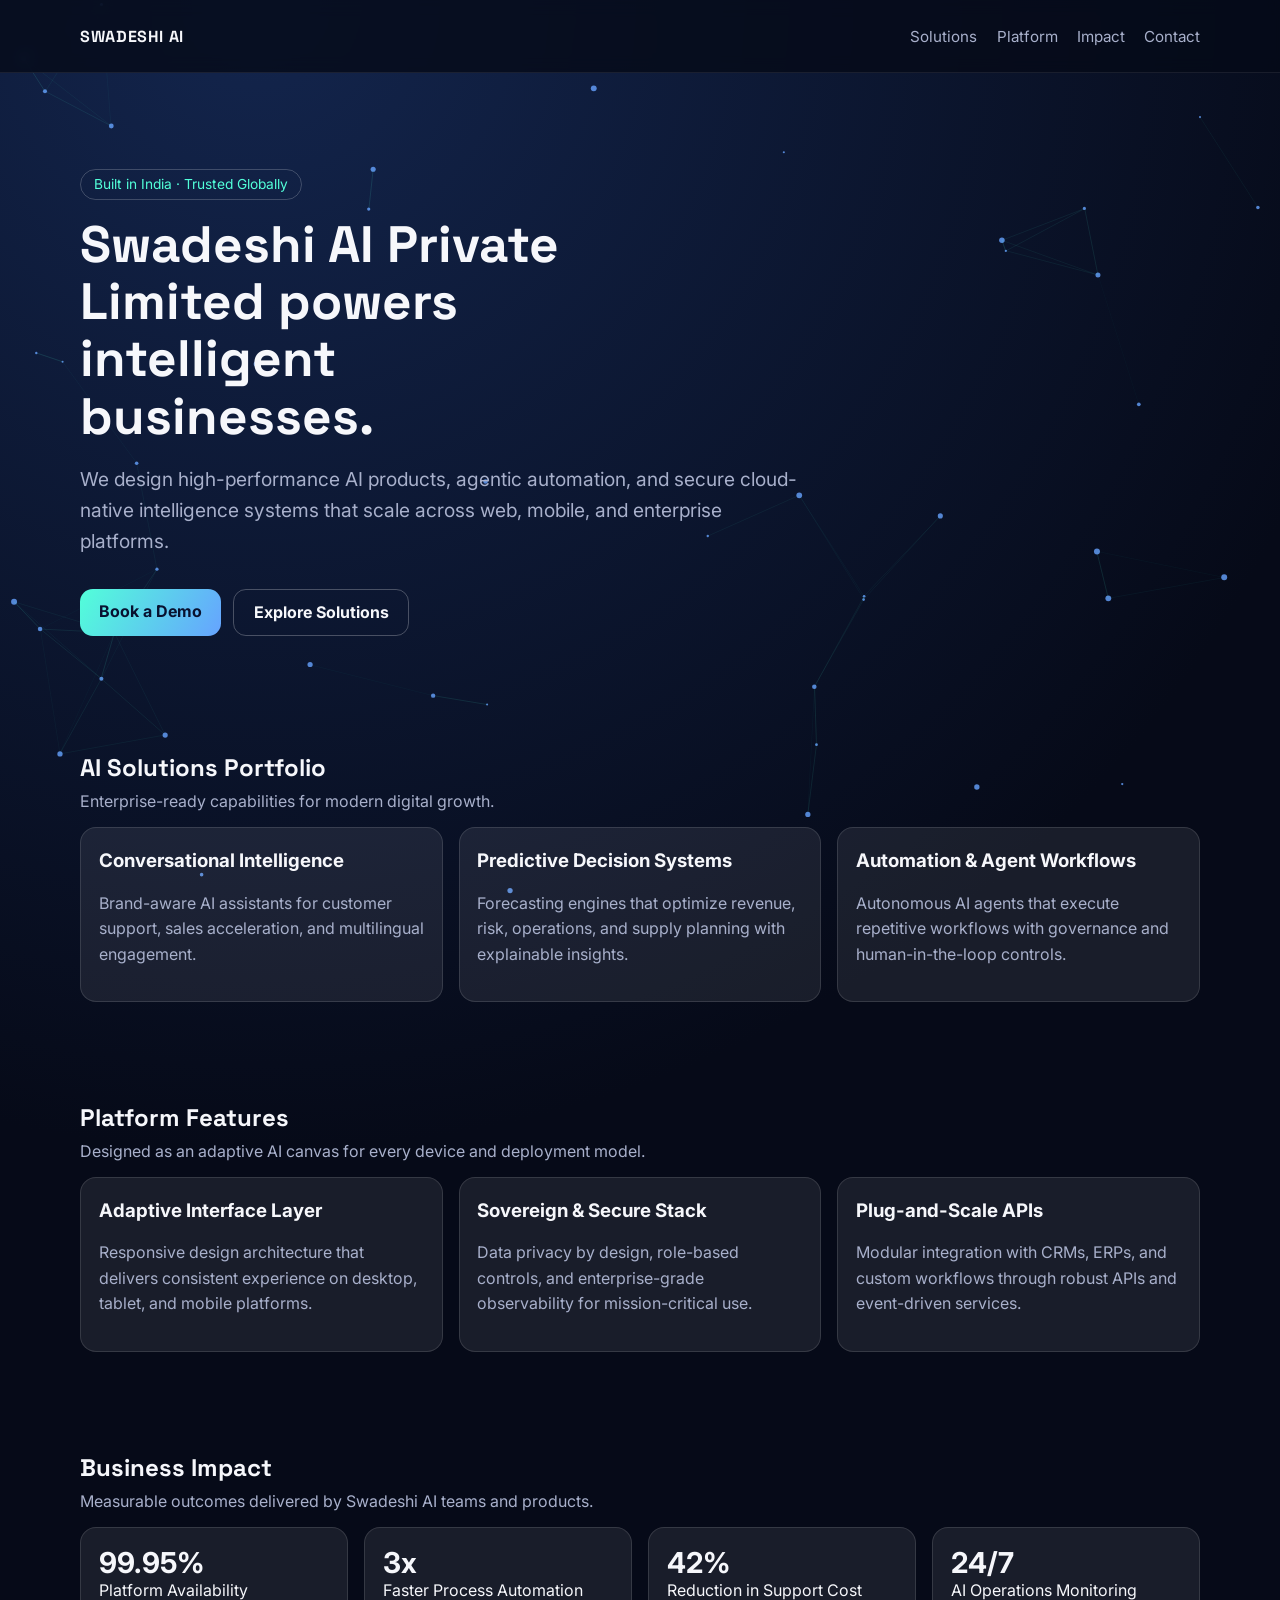
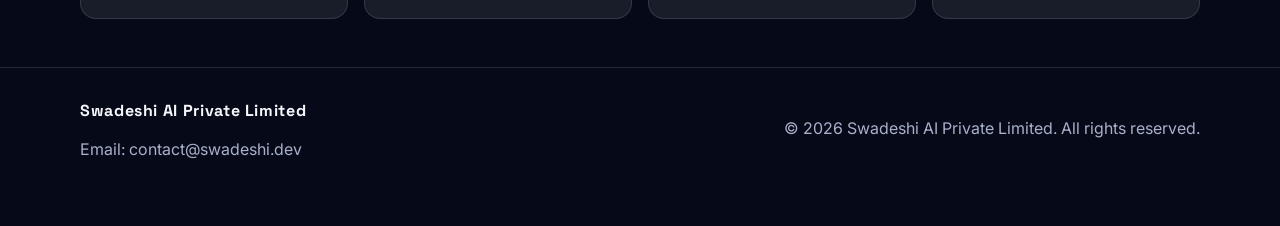
==== commit 458ea063: "feat: redesign landing page as modern adaptive AI company website Co-authored-by: Rachasumanth <2036" ====
--- a/index.html
+++ b/index.html
@@ -1,1227 +1,387 @@
 <!DOCTYPE html>
 <html lang="en">
-<head>
-  <meta charset="UTF-8">
-  <meta name="viewport" content="width=device-width, initial-scale=1.0">
-  <title>SwadeshiAI — Building India's AI Infrastructure</title>
-  <meta name="description" content="SwadeshiAI Private Limited is building India's indigenous AI infrastructure — multi-agent systems, autonomous AI workflows, and developer tools designed and developed in India.">
-  <meta property="og:title" content="SwadeshiAI — Building India's AI Infrastructure">
-  <meta property="og:description" content="Developing advanced AI systems, agent ecosystems, and intelligent platforms for the next generation of software.">
-  <meta property="og:type" content="website">
-  <meta property="og:url" content="https://www.swadeshi.dev">
-  <link rel="preconnect" href="https://fonts.googleapis.com">
-  <link rel="preconnect" href="https://fonts.gstatic.com" crossorigin>
-  <link href="https://fonts.googleapis.com/css2?family=Inter:wght@300;400;500;600;700;800;900&family=Space+Grotesk:wght@300;400;500;600;700&display=swap" rel="stylesheet">
-  <style>
-    /* =====================
-       Design Tokens
-    ===================== */
-    :root {
-      --bg:           #0D0D0D;
-      --bg-2:         #111111;
-      --bg-3:         #181818;
-      --text:         #F5F5F5;
-      --text-muted:   #888888;
-      --text-dim:     #444444;
-      --saffron:      #FF9933;
-      --saffron-lt:   #FFB566;
-      --saffron-glow: rgba(255,153,51,0.15);
-      --emerald:      #10B981;
-      --emerald-lt:   #34D399;
-      --emerald-glow: rgba(16,185,129,0.15);
-      --border:       rgba(255,255,255,0.06);
-      --border-hl:    rgba(255,153,51,0.28);
-      --radius:       12px;
-      --radius-lg:    20px;
-    }
-
-    /* =====================
-       Reset & Base
-    ===================== */
-    *, *::before, *::after { box-sizing: border-box; margin: 0; padding: 0; }
-    html { scroll-behavior: smooth; }
-    body {
-      background: var(--bg);
-      color: var(--text);
-      font-family: 'Inter', sans-serif;
-      line-height: 1.6;
-      overflow-x: hidden;
-    }
-    a { text-decoration: none; }
-    img { max-width: 100%; display: block; }
-
-    /* =====================
-       Typography helpers
-    ===================== */
-    .section-label {
-      font-size: 11px;
-      font-weight: 700;
-      text-transform: uppercase;
-      letter-spacing: 2.5px;
-      color: var(--saffron);
-      margin-bottom: 14px;
-    }
-    .section-title {
-      font-family: 'Space Grotesk', sans-serif;
-      font-size: clamp(30px, 4vw, 50px);
-      font-weight: 700;
-      line-height: 1.1;
-      letter-spacing: -1px;
-      color: var(--text);
-      margin-bottom: 18px;
-    }
-    .section-sub {
-      font-size: 16px;
-      color: var(--text-muted);
-      line-height: 1.75;
-      max-width: 560px;
-    }
-
-    /* =====================
-       Layout
-    ===================== */
-    .container { max-width: 1180px; margin: 0 auto; }
-    section { padding: 96px 40px; }
-
-    /* =====================
-       Navigation
-    ===================== */
-    #navbar {
-      position: fixed;
-      inset: 0 0 auto 0;
-      z-index: 1000;
-      display: flex;
-      align-items: center;
-      justify-content: space-between;
-      padding: 14px 40px;
-      background: rgba(13,13,13,0.75);
-      backdrop-filter: blur(20px);
-      -webkit-backdrop-filter: blur(20px);
-      border-bottom: 1px solid var(--border);
-      transition: background 0.35s ease;
-    }
-    .nav-logo {
-      display: flex;
-      align-items: center;
-      gap: 10px;
-    }
-    .nav-logo-mark {
-      width: 34px; height: 34px;
-      background: linear-gradient(135deg, var(--saffron), var(--emerald));
-      border-radius: 8px;
-      display: flex; align-items: center; justify-content: center;
-      font-weight: 800; font-size: 15px; color: #0D0D0D;
-      flex-shrink: 0;
-    }
-    .nav-logo-text {
-      font-family: 'Space Grotesk', sans-serif;
-      font-weight: 700; font-size: 17px; color: var(--text);
-    }
-    .nav-logo-text em { color: var(--saffron); font-style: normal; }
-    .nav-links {
-      display: flex; align-items: center; gap: 28px; list-style: none;
-    }
-    .nav-links a {
-      color: var(--text-muted); font-size: 13.5px; font-weight: 500;
-      transition: color 0.2s;
-    }
-    .nav-links a:hover { color: var(--text); }
-    .nav-cta {
-      padding: 8px 18px;
-      background: var(--saffron);
-      color: #0D0D0D !important;
-      border-radius: 7px;
-      font-weight: 600 !important;
-      transition: background 0.2s, box-shadow 0.2s !important;
-    }
-    .nav-cta:hover {
-      background: var(--saffron-lt) !important;
-      box-shadow: 0 0 22px rgba(255,153,51,0.4);
-    }
-
-    /* =====================
-       Buttons
-    ===================== */
-    .btn-primary {
-      display: inline-block;
-      padding: 13px 30px;
-      background: linear-gradient(135deg, var(--saffron), #FF6A00);
-      color: #0D0D0D;
-      border: none; border-radius: 8px;
-      font-size: 14.5px; font-weight: 600;
-      cursor: pointer; transition: transform 0.25s, box-shadow 0.25s;
-      box-shadow: 0 0 28px rgba(255,153,51,0.25);
-      font-family: 'Inter', sans-serif;
-    }
-    .btn-primary:hover {
-      transform: translateY(-2px);
-      box-shadow: 0 0 46px rgba(255,153,51,0.45);
-    }
-    .btn-secondary {
-      display: inline-block;
-      padding: 13px 30px;
-      background: transparent;
-      color: var(--text);
-      border: 1px solid var(--border);
-      border-radius: 8px;
-      font-size: 14.5px; font-weight: 500;
-      cursor: pointer; transition: border-color 0.25s, background 0.25s;
-    }
-    .btn-secondary:hover {
-      border-color: rgba(255,255,255,0.18);
-      background: rgba(255,255,255,0.04);
-    }
-
-    /* =====================
-       Hero
-    ===================== */
-    #hero {
-      position: relative; min-height: 100vh;
-      display: flex; align-items: center; justify-content: center;
-      overflow: hidden; padding: 120px 40px 80px;
-    }
-    #neural-canvas {
-      position: absolute; inset: 0;
-      width: 100%; height: 100%; opacity: 0.5;
-    }
-    .hero-inner {
-      position: relative; z-index: 2;
-      text-align: center; max-width: 860px;
-    }
-    .hero-badge {
-      display: inline-flex; align-items: center; gap: 8px;
-      padding: 5px 16px;
-      background: rgba(255,153,51,0.08);
-      border: 1px solid rgba(255,153,51,0.22);
-      border-radius: 100px;
-      font-size: 11px; font-weight: 700;
-      color: var(--saffron); text-transform: uppercase; letter-spacing: 1.8px;
-      margin-bottom: 30px;
-    }
-    .hero-badge span {
-      width: 6px; height: 6px; background: var(--saffron);
-      border-radius: 50%; animation: blink 2s ease-in-out infinite;
-    }
-    @keyframes blink {
-      0%,100% { opacity:1; transform:scale(1); }
-      50%      { opacity:0.4; transform:scale(1.6); }
-    }
-    .hero-title {
-      font-family: 'Space Grotesk', sans-serif;
-      font-size: clamp(44px, 7.5vw, 90px);
-      font-weight: 700; line-height: 1.04; letter-spacing: -2.5px;
-      margin-bottom: 22px;
-      background: linear-gradient(160deg, #F5F5F5 30%, #999999 100%);
-      -webkit-background-clip: text; -webkit-text-fill-color: transparent;
-      background-clip: text;
-    }
-    .hero-title .accent-s {
-      background: linear-gradient(135deg, var(--saffron), #FF5500);
-      -webkit-background-clip: text; -webkit-text-fill-color: transparent;
-      background-clip: text;
-    }
-    .hero-sub {
-      font-size: clamp(15px, 1.8vw, 19px);
-      color: var(--text-muted); max-width: 620px;
-      margin: 0 auto 44px; line-height: 1.75;
-    }
-    .hero-actions { display: flex; align-items: center; justify-content: center; gap: 14px; flex-wrap: wrap; }
-
-    .hero-stats {
-      display: flex; align-items: center; justify-content: center;
-      gap: 48px; flex-wrap: wrap;
-      margin-top: 72px; padding-top: 44px;
-      border-top: 1px solid var(--border);
-    }
-    .stat-val {
-      font-family: 'Space Grotesk', sans-serif;
-      font-size: 30px; font-weight: 700; color: var(--text);
-      display: block;
-    }
-    .stat-lbl { font-size: 12px; color: var(--text-muted); margin-top: 3px; }
-
-    /* =====================
-       Vision
-    ===================== */
-    #vision { background: var(--bg-2); }
-    .vision-grid {
-      display: grid; grid-template-columns: 1fr 1fr;
-      gap: 72px; align-items: center;
-    }
-    .pillars { display: flex; flex-direction: column; gap: 16px; margin-top: 40px; }
-    .pillar {
-      display: flex; align-items: flex-start; gap: 14px;
-      padding: 20px 22px;
-      background: var(--bg-3); border: 1px solid var(--border); border-radius: var(--radius);
-      transition: border-color 0.3s, box-shadow 0.3s;
-    }
-    .pillar:hover { border-color: var(--border-hl); box-shadow: 0 0 28px rgba(255,153,51,0.05); }
-    .pillar-ico {
-      width: 38px; height: 38px; border-radius: 8px;
-      display: flex; align-items: center; justify-content: center;
-      font-size: 17px; flex-shrink: 0;
-    }
-    .ico-s { background: rgba(255,153,51,0.1); }
-    .ico-e { background: rgba(16,185,129,0.1); }
-    .pillar-ttl { font-family: 'Space Grotesk', sans-serif; font-size: 15px; font-weight: 600; color: var(--text); margin-bottom: 4px; }
-    .pillar-dsc { font-size: 13px; color: var(--text-muted); line-height: 1.6; }
-
-    /* Orb visual */
-    .vision-orb-wrap { display: flex; align-items: center; justify-content: center; }
-    .vision-orb {
-      width: 380px; height: 380px; border-radius: 50%; position: relative;
-      background: radial-gradient(circle at 42% 42%,
-        rgba(255,153,51,0.12) 0%, rgba(16,185,129,0.09) 50%, transparent 72%);
-      display: flex; align-items: center; justify-content: center;
-    }
-    .vision-orb::before {
-      content: ''; position: absolute; inset: 18px; border-radius: 50%;
-      border: 1px solid rgba(255,153,51,0.14);
-      animation: spin 22s linear infinite;
-    }
-    .vision-orb::after {
-      content: ''; position: absolute; inset: 60px; border-radius: 50%;
-      border: 1px solid rgba(16,185,129,0.1);
-      animation: spin 16s linear infinite reverse;
-    }
-    @keyframes spin { to { transform: rotate(360deg); } }
-    .orb-core {
-      width: 110px; height: 110px; border-radius: 50%; z-index: 1;
-      background: radial-gradient(circle, rgba(255,153,51,0.28) 0%, transparent 70%);
-      display: flex; align-items: center; justify-content: center;
-      font-family: 'Space Grotesk', sans-serif;
-      font-size: 13px; font-weight: 600; color: var(--saffron); text-align: center;
-    }
-
-    /* =====================
-       Technology
-    ===================== */
-    .tech-grid {
-      display: grid; grid-template-columns: repeat(3,1fr);
-      gap: 18px; margin-top: 56px;
-    }
-    .tech-card {
-      padding: 28px 28px 24px;
-      background: var(--bg-2); border: 1px solid var(--border); border-radius: var(--radius-lg);
-      position: relative; overflow: hidden; transition: transform 0.3s, border-color 0.3s, box-shadow 0.3s;
-    }
-    .tech-card::after {
-      content: ''; position: absolute; inset: 0 0 auto 0; height: 1px;
-      background: linear-gradient(90deg, transparent, var(--saffron), transparent);
-      opacity: 0; transition: opacity 0.3s;
-    }
-    .tech-card:hover::after { opacity: 1; }
-    .tech-card:hover { transform: translateY(-4px); border-color: rgba(255,153,51,0.16); box-shadow: 0 18px 52px rgba(0,0,0,0.45); }
-    .card-ico {
-      width: 46px; height: 46px; border-radius: 10px;
-      background: rgba(255,153,51,0.08);
-      display: flex; align-items: center; justify-content: center;
-      font-size: 21px; margin-bottom: 18px;
-    }
-    .card-ico.e-bg { background: rgba(16,185,129,0.08); }
-    .card-ttl { font-family: 'Space Grotesk', sans-serif; font-size: 17px; font-weight: 600; color: var(--text); margin-bottom: 10px; }
-    .card-dsc { font-size: 13.5px; color: var(--text-muted); line-height: 1.68; }
-    .card-tag {
-      display: inline-block; margin-top: 16px;
-      padding: 3px 9px;
-      background: rgba(255,153,51,0.08); border: 1px solid rgba(255,153,51,0.15);
-      border-radius: 4px; font-size: 10.5px; font-weight: 700;
-      color: var(--saffron); text-transform: uppercase; letter-spacing: 0.5px;
-    }
-
-    /* =====================
-       Products
-    ===================== */
-    #products { background: var(--bg-2); }
-    .products-hdr {
-      display: flex; align-items: flex-end; justify-content: space-between;
-      margin-bottom: 52px; flex-wrap: wrap; gap: 20px;
-    }
-    .products-grid { display: grid; grid-template-columns: repeat(2,1fr); gap: 20px; }
-    .prod-card {
-      padding: 36px; background: var(--bg-3); border: 1px solid var(--border);
-      border-radius: var(--radius-lg); transition: border-color 0.3s, box-shadow 0.3s;
-    }
-    .prod-card:hover { border-color: rgba(255,153,51,0.2); box-shadow: 0 0 56px rgba(255,153,51,0.06); }
-    .prod-card.featured {
-      grid-column: span 2; display: grid; grid-template-columns: 1fr 1fr; gap: 36px; align-items: center;
-      background: linear-gradient(135deg, rgba(255,153,51,0.04) 0%, rgba(16,185,129,0.04) 100%);
-      border-color: rgba(255,153,51,0.12);
-    }
-    .prod-status {
-      display: inline-flex; align-items: center; gap: 6px;
-      padding: 3px 10px; border-radius: 100px;
-      font-size: 10.5px; font-weight: 700; text-transform: uppercase; letter-spacing: 0.5px;
-      margin-bottom: 18px;
-    }
-    .prod-status::before { content:''; width:5px; height:5px; border-radius:50%; background:currentColor; }
-    .status-active { background: rgba(16,185,129,0.1); color: var(--emerald); border: 1px solid rgba(16,185,129,0.2); }
-    .status-soon   { background: rgba(255,153,51,0.1); color: var(--saffron); border: 1px solid rgba(255,153,51,0.2); }
-    .prod-name { font-family: 'Space Grotesk', sans-serif; font-size: 22px; font-weight: 700; color: var(--text); margin-bottom: 10px; }
-    .prod-dsc  { font-size: 13.5px; color: var(--text-muted); line-height: 1.7; margin-bottom: 22px; }
-    .prod-feats { list-style: none; display: flex; flex-direction: column; gap: 8px; }
-    .prod-feats li { display:flex; align-items:center; gap:10px; font-size:13px; color:var(--text-muted); }
-    .prod-feats li::before { content:'→'; color:var(--saffron); font-size:11px; }
-    .prod-visual {
-      display: flex; align-items: center; justify-content: center; height: 190px;
-    }
-    .prod-visual-inner {
-      width: 150px; height: 150px; border-radius: 22px;
-      background: radial-gradient(circle at 50% 50%, rgba(255,153,51,0.18) 0%, transparent 72%);
-      border: 1px solid rgba(255,153,51,0.14);
-      display: flex; align-items: center; justify-content: center;
-      font-size: 46px; animation: float 6s ease-in-out infinite;
-    }
-    @keyframes float { 0%,100% { transform:translateY(0); } 50% { transform:translateY(-12px); } }
-
-    /* =====================
-       Research
-    ===================== */
-    .research-grid {
-      display: grid; grid-template-columns: repeat(3,1fr);
-      gap: 18px; margin-top: 56px;
-    }
-    .research-item {
-      padding: 26px;
-      border: 1px solid var(--border); border-radius: var(--radius);
-      transition: border-color 0.3s, background 0.3s;
-    }
-    .research-item:hover { border-color: rgba(16,185,129,0.22); background: rgba(16,185,129,0.025); }
-    .r-num { font-family: 'Space Grotesk', sans-serif; font-size: 36px; font-weight: 700; color: var(--text-dim); line-height: 1; margin-bottom: 14px; }
-    .r-ttl { font-family: 'Space Grotesk', sans-serif; font-size: 15px; font-weight: 600; color: var(--text); margin-bottom: 8px; }
-    .r-dsc { font-size: 13px; color: var(--text-muted); line-height: 1.65; }
-
-    /* =====================
-       About
-    ===================== */
-    #about { background: var(--bg-2); }
-    .about-grid { display: grid; grid-template-columns: 1fr 1fr; gap: 72px; align-items: center; }
-    .about-body p { font-size: 15.5px; color: var(--text-muted); line-height: 1.8; margin-bottom: 18px; }
-    .hi { color: var(--text); font-weight: 500; }
-    .about-vals { display: grid; grid-template-columns: repeat(2,1fr); gap: 14px; margin-top: 36px; }
-    .aval {
-      padding: 15px 16px;
-      background: var(--bg-3); border: 1px solid var(--border); border-radius: var(--radius);
-    }
-    .aval-ttl { font-size: 13.5px; font-weight: 600; color: var(--text); margin-bottom: 3px; }
-    .aval-dsc { font-size: 12px; color: var(--text-muted); }
-
-    .about-card {
-      padding: 36px; background: var(--bg-3); border: 1px solid var(--border);
-      border-radius: var(--radius-lg); text-align: center;
-    }
-    .about-card-flag { font-size: 56px; margin-bottom: 20px; }
-    .about-card-name { font-family: 'Space Grotesk', sans-serif; font-size: 18px; font-weight: 700; color: var(--text); margin-bottom: 8px; }
-    .about-card-sub  { font-size: 13px; color: var(--text-muted); line-height: 1.6; }
-    .about-card-stats {
-      margin-top: 22px; padding-top: 22px; border-top: 1px solid var(--border);
-      display: flex; justify-content: center; gap: 22px;
-    }
-    .acs { text-align: center; }
-    .acs-val { font-family: 'Space Grotesk', sans-serif; font-size: 22px; font-weight: 700; }
-    .acs-lbl { font-size: 11px; color: var(--text-muted); margin-top: 2px; }
-
-    /* =====================
-       Founder
-    ===================== */
-    .founder-wrap { max-width: 680px; margin: 56px auto 0; }
-    .founder-card {
-      padding: 44px;
-      background: var(--bg-2); border: 1px solid var(--border); border-radius: var(--radius-lg);
-      text-align: center; position: relative; overflow: hidden;
-    }
-    .founder-card::before {
-      content: ''; position: absolute; top: 0; left: 50%; transform: translateX(-50%);
-      width: 180px; height: 1px;
-      background: linear-gradient(90deg, transparent, var(--saffron), transparent);
-    }
-    .founder-avatar {
-      width: 76px; height: 76px; border-radius: 50%;
-      background: linear-gradient(135deg, var(--saffron), var(--emerald));
-      display: flex; align-items: center; justify-content: center;
-      font-family: 'Space Grotesk', sans-serif; font-size: 26px; font-weight: 700; color: #0D0D0D;
-      margin: 0 auto 20px;
-    }
-    .founder-name  { font-family: 'Space Grotesk', sans-serif; font-size: 22px; font-weight: 700; color: var(--text); margin-bottom: 3px; }
-    .founder-role  { font-size: 13px; color: var(--saffron); font-weight: 500; margin-bottom: 22px; }
-    .founder-quote {
-      font-size: 15px; color: var(--text-muted); line-height: 1.8;
-      font-style: italic; max-width: 480px; margin: 0 auto;
-    }
-
-    /* =====================
-       Careers
-    ===================== */
-    #careers { background: var(--bg-2); }
-    .careers-grid { display: grid; grid-template-columns: 1fr 1fr; gap: 72px; align-items: start; }
-    .roles { display: flex; flex-direction: column; gap: 10px; margin-top: 28px; }
-    .role-row {
-      display: flex; align-items: center; justify-content: space-between;
-      padding: 14px 18px;
-      background: var(--bg-3); border: 1px solid var(--border); border-radius: var(--radius);
-      transition: border-color 0.3s, background 0.3s; cursor: pointer;
-      color: inherit;
-    }
-    .role-row:hover { border-color: rgba(255,153,51,0.22); background: rgba(255,153,51,0.025); }
-    .role-n { font-size: 14.5px; font-weight: 600; color: var(--text); margin-bottom: 2px; }
-    .role-t { font-size: 12px; color: var(--text-muted); }
-    .role-arr { color: var(--saffron); font-size: 17px; }
-
-    .careers-aside {
-      padding: 40px;
-      background: var(--bg-3); border: 1px solid var(--border); border-radius: var(--radius-lg);
-      text-align: center;
-    }
-    .careers-aside h3 { font-family: 'Space Grotesk', sans-serif; font-size: 24px; font-weight: 700; color: var(--text); margin-bottom: 10px; }
-    .careers-aside p  { font-size: 14px; color: var(--text-muted); line-height: 1.7; margin-bottom: 28px; }
-
-    /* =====================
-       Contact
-    ===================== */
-    .contact-grid { display: grid; grid-template-columns: 1fr 1fr; gap: 72px; margin-top: 56px; }
-    .contact-info h3 { font-family: 'Space Grotesk', sans-serif; font-size: 21px; font-weight: 600; color: var(--text); margin-bottom: 14px; }
-    .contact-info p  { font-size: 14.5px; color: var(--text-muted); line-height: 1.75; margin-bottom: 28px; }
-    .c-detail { display: flex; align-items: center; gap: 12px; font-size: 13.5px; color: var(--text-muted); margin-bottom: 14px; }
-    .c-detail-ico {
-      width: 34px; height: 34px; border-radius: 8px;
-      background: rgba(255,153,51,0.08);
-      display: flex; align-items: center; justify-content: center; font-size: 15px; flex-shrink: 0;
-    }
-    .c-detail-ttl { font-size: 12px; font-weight: 500; color: var(--text); margin-bottom: 1px; }
-
-    .cform { display: flex; flex-direction: column; gap: 14px; }
-    .fgrp { display: flex; flex-direction: column; gap: 6px; }
-    .fgrp label { font-size: 12.5px; font-weight: 500; color: var(--text-muted); }
-    .fgrp input, .fgrp textarea, .fgrp select {
-      padding: 11px 14px;
-      background: var(--bg-2); border: 1px solid var(--border);
-      border-radius: 8px; color: var(--text);
-      font-family: 'Inter', sans-serif; font-size: 13.5px;
-      outline: none; transition: border-color 0.2s;
-      resize: none;
-    }
-    .fgrp input:focus, .fgrp textarea:focus, .fgrp select:focus { border-color: rgba(255,153,51,0.4); }
-    .fgrp select { background-color: var(--bg-2); cursor: pointer; }
-    .fgrp textarea { height: 112px; }
-    .frow { display: grid; grid-template-columns: 1fr 1fr; gap: 14px; }
-
-    /* =====================
-       Footer
-    ===================== */
-    footer { background: var(--bg-2); border-top: 1px solid var(--border); padding: 56px 40px 36px; }
-    .footer-inner { max-width: 1180px; margin: 0 auto; }
-    .footer-top { display: grid; grid-template-columns: 2fr 1fr 1fr 1fr; gap: 56px; margin-bottom: 52px; }
-    .footer-brand p { font-size: 13.5px; color: var(--text-muted); line-height: 1.7; max-width: 270px; margin-top: 14px; }
-    .footer-col h4 { font-size: 12px; font-weight: 700; text-transform: uppercase; letter-spacing: 0.6px; color: var(--text); margin-bottom: 14px; }
-    .footer-col ul { list-style: none; display: flex; flex-direction: column; gap: 9px; }
-    .footer-col a { font-size: 13.5px; color: var(--text-muted); transition: color 0.2s; }
-    .footer-col a:hover { color: var(--text); }
-    .footer-bot {
-      display: flex; align-items: center; justify-content: space-between;
-      padding-top: 28px; border-top: 1px solid var(--border);
-      flex-wrap: wrap; gap: 14px;
-      font-size: 12.5px; color: var(--text-dim);
-    }
-    .footer-bot em { color: var(--saffron); font-style: normal; }
-
-    /* =====================
-       Dividers / accents
-    ===================== */
-    .divider {
-      height: 1px; margin: 0 40px;
-      background: linear-gradient(90deg, transparent, var(--border), transparent);
-    }
-
-    /* =====================
-       Scroll fade-in
-    ===================== */
-    .fi {
-      opacity: 0; transform: translateY(26px);
-      transition: opacity 0.65s ease, transform 0.65s ease;
-    }
-    .fi.vis { opacity: 1; transform: translateY(0); }
-
-    /* =====================
-       Scrollbar
-    ===================== */
-    ::-webkit-scrollbar { width: 5px; }
-    ::-webkit-scrollbar-track { background: var(--bg); }
-    ::-webkit-scrollbar-thumb { background: var(--bg-3); border-radius: 3px; }
-    ::-webkit-scrollbar-thumb:hover { background: rgba(255,153,51,0.3); }
-
-    /* =====================
-       Responsive
-    ===================== */
-    @media (max-width: 1024px) {
-      .tech-grid    { grid-template-columns: repeat(2,1fr); }
-      .research-grid{ grid-template-columns: repeat(2,1fr); }
-      .footer-top   { grid-template-columns: 1fr 1fr; gap: 36px; }
-    }
-    @media (max-width: 768px) {
-      #navbar { padding: 14px 20px; }
-      .nav-links { display: none; }
-      section { padding: 72px 20px; }
-      #hero { padding: 100px 20px 64px; }
-      .vision-grid, .about-grid, .careers-grid, .contact-grid { grid-template-columns: 1fr; gap: 40px; }
-      .tech-grid, .research-grid { grid-template-columns: 1fr; }
-      .products-grid { grid-template-columns: 1fr; }
-      .prod-card.featured { grid-column: span 1; grid-template-columns: 1fr; }
-      .about-vals  { grid-template-columns: 1fr; }
-      .footer-top  { grid-template-columns: 1fr; gap: 28px; }
-      .frow        { grid-template-columns: 1fr; }
-      .hero-stats  { gap: 24px; }
-      .vision-orb  { width: 260px; height: 260px; }
-      .footer-bot  { flex-direction: column; gap: 6px; text-align: center; }
-      .divider     { margin: 0 20px; }
-    }
-  </style>
-</head>
-<body>
-
-<!-- ========== NAVBAR ========== -->
-<nav id="navbar">
-  <a href="#" class="nav-logo">
-    <div class="nav-logo-mark">S</div>
-    <span class="nav-logo-text">Swadeshi<em>AI</em></span>
-  </a>
-  <ul class="nav-links">
-    <li><a href="#vision">Vision</a></li>
-    <li><a href="#technology">Technology</a></li>
-    <li><a href="#products">Products</a></li>
-    <li><a href="#research">Research</a></li>
-    <li><a href="#about">About</a></li>
-    <li><a href="#careers">Careers</a></li>
-    <li><a href="#contact" class="nav-cta">Get in Touch</a></li>
-  </ul>
-</nav>
-
-<!-- ========== HERO ========== -->
-<section id="hero">
-  <canvas id="neural-canvas"></canvas>
-  <div class="hero-inner">
-    <div class="hero-badge"><span></span>Made in India · Built for the World</div>
-    <h1 class="hero-title">
-      Building India's<br>
-      <span class="accent-s">AI Infrastructure</span>
-    </h1>
-    <p class="hero-sub">
-      SwadeshiAI is developing advanced AI systems, agent ecosystems, and intelligent platforms
-      designed and built in India — for the next generation of software.
-    </p>
-    <div class="hero-actions">
-      <a href="#technology" class="btn-primary">Explore Our Technology</a>
-      <a href="#about"      class="btn-secondary">Learn About Us</a>
+  <head>
+    <meta charset="UTF-8" />
+    <meta name="viewport" content="width=device-width, initial-scale=1.0" />
+    <title>Swadeshi AI Private Limited</title>
+    <meta
+      name="description"
+      content="Swadeshi AI Private Limited builds sovereign AI platforms, intelligent automation, and secure enterprise solutions for every Indian business."
+    />
+    <link rel="preconnect" href="https://fonts.googleapis.com" />
+    <link rel="preconnect" href="https://fonts.gstatic.com" crossorigin />
+    <link
+      href="https://fonts.googleapis.com/css2?family=Inter:wght@400;500;600;700;800&family=Space+Grotesk:wght@500;700&display=swap"
+      rel="stylesheet"
+    />
+    <style>
+      :root {
+        --bg: #060a18;
+        --surface: rgba(255, 255, 255, 0.08);
+        --text: #f6f7fb;
+        --muted: #a8b0cb;
+        --primary: #66a3ff;
+        --secondary: #52ffd9;
+        --ring: rgba(102, 163, 255, 0.35);
+      }
+
+      * {
+        box-sizing: border-box;
+      }
+
+      html,
+      body {
+        margin: 0;
+        padding: 0;
+        color: var(--text);
+        background: radial-gradient(circle at 20% 0%, #13254d 0%, var(--bg) 55%);
+        font-family: Inter, system-ui, -apple-system, sans-serif;
+        scroll-behavior: smooth;
+      }
+
+      canvas {
+        position: fixed;
+        inset: 0;
+        width: 100%;
+        height: 100%;
+        z-index: 0;
+      }
+
+      .shell {
+        position: relative;
+        z-index: 1;
+      }
+
+      .container {
+        width: min(1120px, calc(100% - 2rem));
+        margin: 0 auto;
+      }
+
+      .nav {
+        position: sticky;
+        top: 0;
+        z-index: 10;
+        backdrop-filter: blur(8px);
+        background: rgba(5, 10, 24, 0.8);
+        border-bottom: 1px solid rgba(255, 255, 255, 0.08);
+      }
+
+      .nav-inner {
+        height: 72px;
+        display: flex;
+        justify-content: space-between;
+        align-items: center;
+      }
+
+      .logo {
+        font-family: "Space Grotesk", sans-serif;
+        font-weight: 700;
+        letter-spacing: 0.04em;
+      }
+
+      .menu {
+        display: flex;
+        gap: 1.2rem;
+      }
+
+      .menu a {
+        color: var(--muted);
+        text-decoration: none;
+        font-size: 0.95rem;
+      }
+
+      .menu a:hover {
+        color: var(--text);
+      }
+
+      .hero {
+        padding: 6rem 0 4rem;
+      }
+
+      .badge {
+        display: inline-block;
+        padding: 0.4rem 0.8rem;
+        border: 1px solid rgba(255, 255, 255, 0.2);
+        border-radius: 100px;
+        color: var(--secondary);
+        font-size: 0.86rem;
+      }
+
+      h1 {
+        font-family: "Space Grotesk", sans-serif;
+        font-size: clamp(2rem, 4vw, 4rem);
+        margin: 1rem 0;
+        line-height: 1.12;
+        max-width: 16ch;
+      }
+
+      .lead {
+        color: var(--muted);
+        font-size: clamp(1rem, 2.2vw, 1.2rem);
+        max-width: 60ch;
+        line-height: 1.6;
+      }
+
+      .hero-actions {
+        margin-top: 2rem;
+        display: flex;
+        flex-wrap: wrap;
+        gap: 0.75rem;
+      }
+
+      .btn {
+        border: 0;
+        border-radius: 0.8rem;
+        padding: 0.8rem 1.2rem;
+        color: #081230;
+        background: linear-gradient(120deg, var(--secondary), var(--primary));
+        text-decoration: none;
+        font-weight: 700;
+      }
+
+      .btn.secondary {
+        background: transparent;
+        border: 1px solid rgba(255, 255, 255, 0.25);
+        color: var(--text);
+      }
+
+      section {
+        padding: 2rem 0 3rem;
+      }
+
+      h2 {
+        font-family: "Space Grotesk", sans-serif;
+        margin-bottom: 0.5rem;
+      }
+
+      .section-sub {
+        color: var(--muted);
+        margin-top: 0;
+      }
+
+      .grid {
+        display: grid;
+        grid-template-columns: repeat(3, minmax(0, 1fr));
+        gap: 1rem;
+      }
+
+      .card {
+        background: var(--surface);
+        border: 1px solid rgba(255, 255, 255, 0.12);
+        border-radius: 1rem;
+        padding: 1.1rem;
+        box-shadow: 0 0 0 1px transparent;
+      }
+
+      .card:hover {
+        box-shadow: 0 0 0 1px var(--ring);
+      }
+
+      .card h3 {
+        margin-top: 0.2rem;
+      }
+
+      .card p,
+      .footer p {
+        color: var(--muted);
+        line-height: 1.6;
+      }
+
+      .stats {
+        display: grid;
+        grid-template-columns: repeat(4, minmax(0, 1fr));
+        gap: 1rem;
+      }
+
+      .stat strong {
+        font-size: 1.8rem;
+        display: block;
+      }
+
+      .footer {
+        border-top: 1px solid rgba(255, 255, 255, 0.12);
+        padding: 2rem 0 3rem;
+      }
+
+      .footer-row {
+        display: flex;
+        justify-content: space-between;
+        gap: 1rem;
+        flex-wrap: wrap;
+      }
+
+      @media (max-width: 900px) {
+        .grid {
+          grid-template-columns: repeat(2, minmax(0, 1fr));
+        }
+        .stats {
+          grid-template-columns: repeat(2, minmax(0, 1fr));
+        }
+      }
+
+      @media (max-width: 640px) {
+        .menu {
+          display: none;
+        }
+        .grid,
+        .stats {
+          grid-template-columns: 1fr;
+        }
+      }
+    </style>
+  </head>
+  <body>
+    <canvas id="ai-canvas" aria-hidden="true"></canvas>
+    <div class="shell">
+      <header class="nav">
+        <div class="container nav-inner">
+          <div class="logo">SWADESHI AI</div>
+          <nav class="menu" aria-label="Primary navigation">
+            <a href="#solutions">Solutions</a>
+            <a href="#platform">Platform</a>
+            <a href="#impact">Impact</a>
+            <a href="#contact">Contact</a>
+          </nav>
+        </div>
+      </header>
+
+      <main>
+        <section class="hero container">
+          <span class="badge">Built in India · Trusted Globally</span>
+          <h1>Swadeshi AI Private Limited powers intelligent businesses.</h1>
+          <p class="lead">
+            We design high-performance AI products, agentic automation, and secure
+            cloud-native intelligence systems that scale across web, mobile, and enterprise platforms.
+          </p>
+          <div class="hero-actions">
+            <a href="#contact" class="btn">Book a Demo</a>
+            <a href="#solutions" class="btn secondary">Explore Solutions</a>
+          </div>
+        </section>
+
+        <section id="solutions" class="container">
+          <h2>AI Solutions Portfolio</h2>
+          <p class="section-sub">Enterprise-ready capabilities for modern digital growth.</p>
+          <div class="grid">
+            <article class="card">
+              <h3>Conversational Intelligence</h3>
+              <p>Brand-aware AI assistants for customer support, sales acceleration, and multilingual engagement.</p>
+            </article>
+            <article class="card">
+              <h3>Predictive Decision Systems</h3>
+              <p>Forecasting engines that optimize revenue, risk, operations, and supply planning with explainable insights.</p>
+            </article>
+            <article class="card">
+              <h3>Automation & Agent Workflows</h3>
+              <p>Autonomous AI agents that execute repetitive workflows with governance and human-in-the-loop controls.</p>
+            </article>
+          </div>
+        </section>
+
+        <section id="platform" class="container">
+          <h2>Platform Features</h2>
+          <p class="section-sub">Designed as an adaptive AI canvas for every device and deployment model.</p>
+          <div class="grid">
+            <article class="card">
+              <h3>Adaptive Interface Layer</h3>
+              <p>Responsive design architecture that delivers consistent experience on desktop, tablet, and mobile platforms.</p>
+            </article>
+            <article class="card">
+              <h3>Sovereign & Secure Stack</h3>
+              <p>Data privacy by design, role-based controls, and enterprise-grade observability for mission-critical use.</p>
+            </article>
+            <article class="card">
+              <h3>Plug-and-Scale APIs</h3>
+              <p>Modular integration with CRMs, ERPs, and custom workflows through robust APIs and event-driven services.</p>
+            </article>
+          </div>
+        </section>
+
+        <section id="impact" class="container">
+          <h2>Business Impact</h2>
+          <p class="section-sub">Measurable outcomes delivered by Swadeshi AI teams and products.</p>
+          <div class="stats">
+            <article class="card stat"><strong>99.95%</strong><span>Platform Availability</span></article>
+            <article class="card stat"><strong>3x</strong><span>Faster Process Automation</span></article>
+            <article class="card stat"><strong>42%</strong><span>Reduction in Support Cost</span></article>
+            <article class="card stat"><strong>24/7</strong><span>AI Operations Monitoring</span></article>
+          </div>
+        </section>
+      </main>
+
+      <footer id="contact" class="footer">
+        <div class="container footer-row">
+          <div>
+            <div class="logo">Swadeshi AI Private Limited</div>
+            <p>Email: contact@swadeshi.dev</p>
+          </div>
+          <p>© 2026 Swadeshi AI Private Limited. All rights reserved.</p>
+        </div>
+      </footer>
     </div>
-    <div class="hero-stats">
-      <div>
-        <span class="stat-val">100%</span>
-        <div class="stat-lbl">Indigenous Technology</div>
-      </div>
-      <div>
-        <span class="stat-val">∞</span>
-        <div class="stat-lbl">Agent Capacity</div>
-      </div>
-      <div>
-        <span class="stat-val">1.4B</span>
-        <div class="stat-lbl">People to Empower</div>
-      </div>
-      <div>
-        <span class="stat-val">0→1</span>
-        <div class="stat-lbl">Building from Foundations</div>
-      </div>
-    </div>
-  </div>
-</section>
-
-<!-- ========== VISION ========== -->
-<section id="vision">
-  <div class="container">
-    <div class="vision-grid">
-      <div>
-        <div class="section-label fi">Our Mission</div>
-        <h2 class="section-title fi">The Vision Behind SwadeshiAI</h2>
-        <p class="section-sub fi">
-          We believe the next wave of AI must be built with indigenous intent —
-          sovereign, capable, and rooted in the needs of India and the world.
-        </p>
-        <div class="pillars">
-          <div class="pillar fi">
-            <div class="pillar-ico ico-s">🏛️</div>
-            <div>
-              <div class="pillar-ttl">Technological Sovereignty</div>
-              <div class="pillar-dsc">India must own its AI stack — from foundational models to deployment infrastructure. We are building that independence.</div>
-            </div>
-          </div>
-          <div class="pillar fi">
-            <div class="pillar-ico ico-e">🔬</div>
-            <div>
-              <div class="pillar-ttl">Indigenous AI Innovation</div>
-              <div class="pillar-dsc">Designing AI systems with an Indian perspective — culturally aware, contextually intelligent, and globally competitive.</div>
-            </div>
-          </div>
-          <div class="pillar fi">
-            <div class="pillar-ico ico-s">⚡</div>
-            <div>
-              <div class="pillar-ttl">Empowering Builders</div>
-              <div class="pillar-dsc">Providing developers and creators with advanced AI systems, frameworks, and tools to build the applications of tomorrow.</div>
-            </div>
-          </div>
-        </div>
-      </div>
-      <div class="vision-orb-wrap fi">
-        <div class="vision-orb">
-          <div class="orb-core">SwadeshiAI</div>
-        </div>
-      </div>
-    </div>
-  </div>
-</section>
-
-<!-- ========== TECHNOLOGY ========== -->
-<section id="technology">
-  <div class="container">
-    <div class="section-label fi">Core Capabilities</div>
-    <h2 class="section-title fi">Technology at the Frontier</h2>
-    <p class="section-sub fi">
-      Our core technology spans multi-agent orchestration, autonomous workflows,
-      and developer-centric AI infrastructure — engineered for scale.
-    </p>
-    <div class="tech-grid">
-      <div class="tech-card fi">
-        <div class="card-ico">🤖</div>
-        <div class="card-ttl">Multi-Agent AI Systems</div>
-        <div class="card-dsc">Orchestrate thousands of specialised AI agents working in parallel — planning, executing, and collaborating to solve complex problems autonomously.</div>
-        <div class="card-tag">Agent Framework</div>
-      </div>
-      <div class="tech-card fi">
-        <div class="card-ico e-bg">⚙️</div>
-        <div class="card-ttl">Autonomous AI Workflows</div>
-        <div class="card-dsc">Self-directing AI pipelines that sense, reason, and act — eliminating the need for constant human orchestration at every step.</div>
-        <div class="card-tag">Automation Core</div>
-      </div>
-      <div class="tech-card fi">
-        <div class="card-ico">🛠️</div>
-        <div class="card-ttl">Developer AI Infrastructure</div>
-        <div class="card-dsc">APIs, SDKs, and toolchains that allow developers to seamlessly integrate advanced AI capabilities into any application.</div>
-        <div class="card-tag">Dev Tools</div>
-      </div>
-      <div class="tech-card fi">
-        <div class="card-ico e-bg">🧠</div>
-        <div class="card-ttl">LLM Integrations</div>
-        <div class="card-dsc">Deep integration with large language models — including custom fine-tuning, retrieval-augmented generation, and context management layers.</div>
-        <div class="card-tag">Language Models</div>
-      </div>
-      <div class="tech-card fi">
-        <div class="card-ico">🔭</div>
-        <div class="card-ttl">AI Research &amp; Experimentation</div>
-        <div class="card-dsc">Dedicated research into novel architectures, AI safety mechanisms, and new paradigms for computational intelligence.</div>
-        <div class="card-tag">Research</div>
-      </div>
-      <div class="tech-card fi">
-        <div class="card-ico e-bg">🌐</div>
-        <div class="card-ttl">AI Platform Engineering</div>
-        <div class="card-dsc">End-to-end platform engineering for training, inference, and deployment — optimised for India's compute landscape and global scale.</div>
-        <div class="card-tag">Infrastructure</div>
-      </div>
-    </div>
-  </div>
-</section>
-
-<!-- ========== PRODUCTS ========== -->
-<section id="products">
-  <div class="container">
-    <div class="products-hdr">
-      <div>
-        <div class="section-label fi">Product Ecosystem</div>
-        <h2 class="section-title fi">Platforms &amp; Products</h2>
-      </div>
-      <p class="section-sub fi" style="max-width:320px;">
-        A suite of intelligent platforms engineered for the future of AI-driven software.
-      </p>
-    </div>
-    <div class="products-grid">
-      <!-- Featured -->
-      <div class="prod-card featured fi">
-        <div>
-          <div class="prod-status status-active">Active Development</div>
-          <div class="prod-name">SwadeshiAI Agent Framework</div>
-          <div class="prod-dsc">The core multi-agent orchestration platform — enabling developers to create, deploy, and scale autonomous AI agent networks with a declarative API.</div>
-          <ul class="prod-feats">
-            <li>Distributed agent orchestration</li>
-            <li>Tool use &amp; function calling</li>
-            <li>Memory management &amp; context persistence</li>
-            <li>Real-time agent communication protocols</li>
-          </ul>
-        </div>
-        <div class="prod-visual">
-          <div class="prod-visual-inner">🕸️</div>
-        </div>
-      </div>
-      <!-- Vaahan -->
-      <div class="prod-card fi">
-        <div class="prod-status status-soon">Coming Soon</div>
-        <div class="prod-name">Vaahan</div>
-        <div class="prod-dsc">An autonomous AI workflow engine — define goals, Vaahan figures out the steps and executes them end-to-end.</div>
-        <ul class="prod-feats">
-          <li>Goal-oriented task execution</li>
-          <li>Dynamic workflow generation</li>
-          <li>Human-in-the-loop controls</li>
-        </ul>
-      </div>
-      <!-- Bodhi -->
-      <div class="prod-card fi">
-        <div class="prod-status status-soon">Coming Soon</div>
-        <div class="prod-name">Bodhi SDK</div>
-        <div class="prod-dsc">Developer-first AI SDK to integrate intelligence into any application with minimal friction and maximum capability.</div>
-        <ul class="prod-feats">
-          <li>Language-agnostic APIs</li>
-          <li>Streaming &amp; batch inference</li>
-          <li>Edge deployment support</li>
-        </ul>
-      </div>
-    </div>
-  </div>
-</section>
-
-<!-- ========== RESEARCH ========== -->
-<section id="research">
-  <div class="container">
-    <div class="section-label fi">Research &amp; Innovation</div>
-    <h2 class="section-title fi">Committed to the Frontier</h2>
-    <p class="section-sub fi">
-      We invest in deep research to push the boundaries of what AI can do — safely, efficiently, and with purpose.
-    </p>
-    <div class="research-grid">
-      <div class="research-item fi">
-        <div class="r-num">01</div>
-        <div class="r-ttl">AI Safety &amp; Alignment</div>
-        <div class="r-dsc">Researching methods to ensure AI systems behave in alignment with human intent, even in complex and novel situations.</div>
-      </div>
-      <div class="research-item fi">
-        <div class="r-num">02</div>
-        <div class="r-ttl">Efficient Inference Systems</div>
-        <div class="r-dsc">Developing techniques to run powerful AI models with minimal compute — enabling AI at the edge and in resource-constrained environments.</div>
-      </div>
-      <div class="research-item fi">
-        <div class="r-num">03</div>
-        <div class="r-ttl">Indic Language Models</div>
-        <div class="r-dsc">Building language models with deep understanding of Indian languages, dialects, and cultural context — making AI truly accessible.</div>
-      </div>
-      <div class="research-item fi">
-        <div class="r-num">04</div>
-        <div class="r-ttl">Autonomous Reasoning</div>
-        <div class="r-dsc">Advancing AI systems capable of multi-step planning, causal reasoning, and decision-making in complex, dynamic environments.</div>
-      </div>
-      <div class="research-item fi">
-        <div class="r-num">05</div>
-        <div class="r-ttl">Neuro-Symbolic AI</div>
-        <div class="r-dsc">Exploring the intersection of neural networks and symbolic reasoning to create AI that is both powerful and interpretable.</div>
-      </div>
-      <div class="research-item fi">
-        <div class="r-num">06</div>
-        <div class="r-ttl">Human-AI Collaboration</div>
-        <div class="r-dsc">Designing interaction paradigms that enhance human intelligence rather than replace it — AI as a cognitive partner.</div>
-      </div>
-    </div>
-  </div>
-</section>
-
-<!-- ========== ABOUT ========== -->
-<section id="about">
-  <div class="container">
-    <div class="about-grid">
-      <div class="about-body">
-        <div class="section-label fi">Who We Are</div>
-        <h2 class="section-title fi">About SwadeshiAI Private Limited</h2>
-        <p class="fi">
-          <span class="hi">SwadeshiAI Private Limited</span> is an Indian artificial intelligence startup on a mission to
-          build globally competitive AI technologies — designed, developed, and owned in India.
-        </p>
-        <p class="fi">
-          We are building the foundational infrastructure for the next era of AI: multi-agent systems,
-          autonomous workflows, and developer tools that empower creators to build intelligent
-          applications without constraint.
-        </p>
-        <p class="fi">
-          Our work is rooted in the belief that India is not just a market for AI — it is a
-          <span class="hi">source of AI innovation</span>. We are here to prove that world-class
-          artificial intelligence can be built from India, for the world.
-        </p>
-        <div class="about-vals fi">
-          <div class="aval">
-            <div class="aval-ttl">🇮🇳 Made in India</div>
-            <div class="aval-dsc">Built with indigenous talent and intent</div>
-          </div>
-          <div class="aval">
-            <div class="aval-ttl">🔒 Safety First</div>
-            <div class="aval-dsc">Responsible AI at every layer</div>
-          </div>
-          <div class="aval">
-            <div class="aval-ttl">⚡ Move Fast</div>
-            <div class="aval-dsc">Startup velocity with research depth</div>
-          </div>
-          <div class="aval">
-            <div class="aval-ttl">🌍 Global Scale</div>
-            <div class="aval-dsc">Built for world-class performance</div>
-          </div>
-        </div>
-      </div>
-      <div class="fi" style="display:flex;align-items:center;justify-content:center;">
-        <div class="about-card" style="width:100%;max-width:380px;">
-          <div class="about-card-flag">🇮🇳</div>
-          <div class="about-card-name">SwadeshiAI Private Limited</div>
-          <div class="about-card-sub">Registered in India · Building for the World</div>
-          <div class="about-card-stats">
-            <div class="acs">
-              <div class="acs-val" style="color:var(--saffron);">2024</div>
-              <div class="acs-lbl">Founded</div>
-            </div>
-            <div style="width:1px;background:var(--border);"></div>
-            <div class="acs">
-              <div class="acs-val" style="color:var(--emerald);">India</div>
-              <div class="acs-lbl">Headquarters</div>
-            </div>
-          </div>
-        </div>
-      </div>
-    </div>
-  </div>
-</section>
-
-<!-- ========== FOUNDER ========== -->
-<section id="founder">
-  <div class="container">
-    <div class="section-label fi" style="text-align:center;">The People Behind SwadeshiAI</div>
-    <h2 class="section-title fi" style="text-align:center;">Founder's Note</h2>
-    <div class="founder-wrap fi">
-      <div class="founder-card">
-        <div class="founder-avatar">R</div>
-        <div class="founder-name">Racha Sumanth</div>
-        <div class="founder-role">Founder &amp; CEO, SwadeshiAI Private Limited</div>
-        <p class="founder-quote">
-          "India has the talent, the ambition, and the need to lead in artificial intelligence.
-          I started SwadeshiAI because I believe that building indigenous AI infrastructure is not
-          just a business opportunity — it is a national imperative. We are here to build AI that
-          India can call its own."
-        </p>
-      </div>
-    </div>
-  </div>
-</section>
-
-<!-- ========== CAREERS ========== -->
-<section id="careers">
-  <div class="container">
-    <div class="careers-grid">
-      <div>
-        <div class="section-label fi">Join the Mission</div>
-        <h2 class="section-title fi">Careers &amp; Collaboration</h2>
-        <p class="section-sub fi">
-          We are looking for exceptional people — researchers, engineers, and builders who want to
-          work on AI systems that matter.
-        </p>
-        <div class="roles">
-          <a href="#contact" class="role-row fi">
-            <div>
-              <div class="role-n">AI Research Engineer</div>
-              <div class="role-t">Full-time · Remote / India</div>
-            </div>
-            <span class="role-arr">→</span>
-          </a>
-          <a href="#contact" class="role-row fi">
-            <div>
-              <div class="role-n">ML Platform Engineer</div>
-              <div class="role-t">Full-time · Remote / India</div>
-            </div>
-            <span class="role-arr">→</span>
-          </a>
-          <a href="#contact" class="role-row fi">
-            <div>
-              <div class="role-n">Agent Systems Developer</div>
-              <div class="role-t">Full-time · Remote / India</div>
-            </div>
-            <span class="role-arr">→</span>
-          </a>
-          <a href="#contact" class="role-row fi">
-            <div>
-              <div class="role-n">Open Source Collaborator</div>
-              <div class="role-t">Open · Anywhere</div>
-            </div>
-            <span class="role-arr">→</span>
-          </a>
-        </div>
-      </div>
-      <div class="careers-aside fi">
-        <h3>Not seeing your role?</h3>
-        <p>We are always looking for exceptional talent. If you are passionate about AI and want to help build India's AI infrastructure, we want to hear from you.</p>
-        <a href="#contact" class="btn-primary">Get in Touch</a>
-      </div>
-    </div>
-  </div>
-</section>
-
-<!-- ========== CONTACT ========== -->
-<section id="contact">
-  <div class="container">
-    <div class="section-label fi">Reach Out</div>
-    <h2 class="section-title fi">Contact Us</h2>
-    <div class="contact-grid">
-      <div class="contact-info fi">
-        <h3>Let's Build Together</h3>
-        <p>
-          Whether you're a developer wanting to use our technology, a researcher interested in
-          collaboration, or an investor who shares our vision — we'd love to hear from you.
-        </p>
-        <div class="c-detail">
-          <div class="c-detail-ico">📧</div>
-          <div>
-            <div class="c-detail-ttl">Email</div>
-            <div>hello@swadeshi.dev</div>
-          </div>
-        </div>
-        <div class="c-detail">
-          <div class="c-detail-ico">📍</div>
-          <div>
-            <div class="c-detail-ttl">Location</div>
-            <div>India · Building Globally</div>
-          </div>
-        </div>
-        <div class="c-detail">
-          <div class="c-detail-ico">🌐</div>
-          <div>
-            <div class="c-detail-ttl">Website</div>
-            <div>www.swadeshi.dev</div>
-          </div>
-        </div>
-      </div>
-      <div class="fi">
-        <form class="cform" id="contact-form" onsubmit="handleSubmit(event)">
-          <div class="frow">
-            <div class="fgrp">
-              <label for="fname">Name</label>
-              <input type="text" id="fname" name="name" placeholder="Your full name" required>
-            </div>
-            <div class="fgrp">
-              <label for="femail">Email</label>
-              <input type="email" id="femail" name="email" placeholder="your@email.com" required>
-            </div>
-          </div>
-          <div class="fgrp">
-            <label for="fsubject">I'm reaching out about</label>
-            <select id="fsubject" name="subject" required>
-              <option value="" disabled selected>Select a topic</option>
-              <option value="partnership">Partnership / Collaboration</option>
-              <option value="investment">Investment</option>
-              <option value="careers">Careers</option>
-              <option value="technology">Technology / API Access</option>
-              <option value="press">Press / Media</option>
-              <option value="other">Other</option>
-            </select>
-          </div>
-          <div class="fgrp">
-            <label for="fmsg">Message</label>
-            <textarea id="fmsg" name="message" placeholder="Tell us about your interest or project…" required></textarea>
-          </div>
-          <button type="submit" class="btn-primary" id="submit-btn" style="width:100%;border:none;font-family:'Inter',sans-serif;cursor:pointer;">
-            Send Message
-          </button>
-          <p style="font-size:11.5px;color:var(--text-dim);text-align:center;margin-top:10px;">
-            Submitting opens your email client with a pre-filled draft to
-            <a href="mailto:hello@swadeshi.dev" style="color:var(--saffron);">hello@swadeshi.dev</a>.
-          </p>
-      </div>
-    </div>
-  </div>
-</section>
-
-<!-- ========== FOOTER ========== -->
-<footer>
-  <div class="footer-inner">
-    <div class="footer-top">
-      <div class="footer-brand">
-        <a href="#" class="nav-logo">
-          <div class="nav-logo-mark">S</div>
-          <span class="nav-logo-text">Swadeshi<em>AI</em></span>
-        </a>
-        <p>Building India's AI infrastructure — multi-agent systems, autonomous workflows, and developer tools for the next generation of software.</p>
-      </div>
-      <div class="footer-col">
-        <h4>Company</h4>
-        <ul>
-          <li><a href="#about">About</a></li>
-          <li><a href="#founder">Team</a></li>
-          <li><a href="#careers">Careers</a></li>
-          <li><a href="#contact">Contact</a></li>
-        </ul>
-      </div>
-      <div class="footer-col">
-        <h4>Technology</h4>
-        <ul>
-          <li><a href="#technology">Core Tech</a></li>
-          <li><a href="#products">Products</a></li>
-          <li><a href="#research">Research</a></li>
-        </ul>
-      </div>
-      <div class="footer-col">
-        <h4>Connect</h4>
-        <ul>
-          <li><a href="https://github.com/Rachasumanth" target="_blank" rel="noopener noreferrer">GitHub</a></li>
-          <li><a href="https://www.linkedin.com/company/swadeshiai" target="_blank" rel="noopener noreferrer">LinkedIn</a></li>
-          <li><a href="https://twitter.com/SwadeshiAI" target="_blank" rel="noopener noreferrer">Twitter / X</a></li>
-          <li><a href="mailto:hello@swadeshi.dev">Email</a></li>
-        </ul>
-      </div>
-    </div>
-    <div class="footer-bot">
-      <span>© 2024 SwadeshiAI Private Limited. Built with <em>🧡</em> in India.</span>
-      <span>Technological Sovereignty · Indigenous AI · Built for the World</span>
-    </div>
-  </div>
-</footer>
-
-<!-- ========== SCRIPTS ========== -->
-<script>
-  /* ── Neural-network canvas animation ── */
-  (function () {
-    const canvas = document.getElementById('neural-canvas');
-    const ctx    = canvas.getContext('2d');
-    let nodes    = [];
-    let raf;
-
-    function resize() {
-      canvas.width  = window.innerWidth;
-      canvas.height = window.innerHeight;
-    }
-
-    function initNodes() {
-      nodes = [];
-      const NODE_DENSITY_FACTOR = 14000; /* px² per node */
-      const MAX_NODES            = 80;
-      const count = Math.min(Math.floor((canvas.width * canvas.height) / NODE_DENSITY_FACTOR), MAX_NODES);
-      for (let i = 0; i < count; i++) {
-        nodes.push({
-          x:  Math.random() * canvas.width,
-          y:  Math.random() * canvas.height,
-          vx: (Math.random() - 0.5) * 0.4,
-          vy: (Math.random() - 0.5) * 0.4,
-          r:  Math.random() * 1.8 + 0.8,
-          col: Math.random() > 0.55
-            ? 'rgba(255,153,51,'
-            : (Math.random() > 0.5 ? 'rgba(16,185,129,' : 'rgba(160,160,160,'),
-        });
-      }
-    }
-
-    function draw() {
-      ctx.clearRect(0, 0, canvas.width, canvas.height);
-
-      /* connections */
-      for (let i = 0; i < nodes.length; i++) {
-        for (let j = i + 1; j < nodes.length; j++) {
-          const dx   = nodes[i].x - nodes[j].x;
-          const dy   = nodes[i].y - nodes[j].y;
-          const dist = Math.hypot(dx, dy);
-          if (dist < 145) {
-            const a = (1 - dist / 145) * 0.28;
-            ctx.beginPath();
-            ctx.moveTo(nodes[i].x, nodes[i].y);
-            ctx.lineTo(nodes[j].x, nodes[j].y);
-            ctx.strokeStyle = 'rgba(255,153,51,' + a + ')';
-            ctx.lineWidth   = 0.5;
-            ctx.stroke();
+
+    <script>
+      const canvas = document.getElementById("ai-canvas");
+      const context = canvas.getContext("2d");
+      const particles = [];
+      const particleCount = 45;
+
+      function resizeCanvas() {
+        canvas.width = window.innerWidth;
+        canvas.height = window.innerHeight;
+      }
+
+      function seedParticles() {
+        particles.length = 0;
+        for (let i = 0; i < particleCount; i += 1) {
+          particles.push({
+            x: Math.random() * canvas.width,
+            y: Math.random() * canvas.height,
+            vx: (Math.random() - 0.5) * 0.7,
+            vy: (Math.random() - 0.5) * 0.7,
+            r: 1 + Math.random() * 2,
+          });
+        }
+      }
+
+      function draw() {
+        context.clearRect(0, 0, canvas.width, canvas.height);
+        for (let i = 0; i < particles.length; i += 1) {
+          const p = particles[i];
+          p.x += p.vx;
+          p.y += p.vy;
+          if (p.x < 0 || p.x > canvas.width) p.vx *= -1;
+          if (p.y < 0 || p.y > canvas.height) p.vy *= -1;
+
+          context.beginPath();
+          context.fillStyle = "rgba(102,163,255,0.8)";
+          context.arc(p.x, p.y, p.r, 0, Math.PI * 2);
+          context.fill();
+
+          for (let j = i + 1; j < particles.length; j += 1) {
+            const q = particles[j];
+            const distance = Math.hypot(p.x - q.x, p.y - q.y);
+            if (distance < 140) {
+              context.beginPath();
+              context.strokeStyle = `rgba(82,255,217,${0.16 - distance / 1000})`;
+              context.lineWidth = 1;
+              context.moveTo(p.x, p.y);
+              context.lineTo(q.x, q.y);
+              context.stroke();
+            }
           }
         }
-      }
-
-      /* dots */
-      nodes.forEach(n => {
-        ctx.beginPath();
-        ctx.arc(n.x, n.y, n.r, 0, Math.PI * 2);
-        ctx.fillStyle = n.col + '0.65)';
-        ctx.fill();
-
-        /* soft glow */
-        const g = ctx.createRadialGradient(n.x, n.y, 0, n.x, n.y, n.r * 4);
-        g.addColorStop(0, n.col + '0.12)');
-        g.addColorStop(1, n.col + '0)');
-        ctx.beginPath();
-        ctx.arc(n.x, n.y, n.r * 4, 0, Math.PI * 2);
-        ctx.fillStyle = g;
-        ctx.fill();
+        window.requestAnimationFrame(draw);
+      }
+
+      window.addEventListener("resize", () => {
+        resizeCanvas();
+        seedParticles();
       });
-    }
-
-    function step() {
-      nodes.forEach(n => {
-        n.x += n.vx;
-        n.y += n.vy;
-        if (n.x < 0 || n.x > canvas.width)  n.vx *= -1;
-        if (n.y < 0 || n.y > canvas.height) n.vy *= -1;
-      });
+
+      resizeCanvas();
+      seedParticles();
       draw();
-      raf = requestAnimationFrame(step);
-    }
-
-    resize();
-    initNodes();
-    step();
-
-    window.addEventListener('resize', () => { resize(); initNodes(); });
-  })();
-
-  /* ── Scroll-triggered fade-in ── */
-  (function () {
-    const STAGGER_DELAY_MS = 55; /* ms between successive element fade-ins */
-    const items = document.querySelectorAll('.fi');
-    const io    = new IntersectionObserver((entries) => {
-      entries.forEach((e, idx) => {
-        if (e.isIntersecting) {
-          setTimeout(() => e.target.classList.add('vis'), idx * STAGGER_DELAY_MS);
-          io.unobserve(e.target);
-        }
-      });
-    }, { threshold: 0.1 });
-    items.forEach(el => io.observe(el));
-  })();
-
-  /* ── Navbar opacity on scroll ── */
-  (function () {
-    const nb = document.getElementById('navbar');
-    window.addEventListener('scroll', () => {
-      nb.style.background = window.scrollY > 50
-        ? 'rgba(13,13,13,0.97)'
-        : 'rgba(13,13,13,0.75)';
-    }, { passive: true });
-  })();
-
-  /* ── Contact form submit — composes a mailto: with form data ── */
-  function handleSubmit(e) {
-    e.preventDefault();
-    const form    = e.target;
-    const name    = form.elements['name'].value.trim();
-    const email   = form.elements['email'].value.trim();
-    const subject = form.elements['subject'].value;
-    const message = form.elements['message'].value.trim();
-
-    const mailSubject = encodeURIComponent('[SwadeshiAI] ' + subject + ' — from ' + name);
-    const mailBody    = encodeURIComponent(
-      'Name: ' + name + '\nEmail: ' + email + '\nTopic: ' + subject + '\n\n' + message
-    );
-    window.location.href = 'mailto:hello@swadeshi.dev?subject=' + mailSubject + '&body=' + mailBody;
-
-    const btn = document.getElementById('submit-btn');
-    btn.textContent      = '✓ Opening email client…';
-    btn.style.background = 'linear-gradient(135deg,#10B981,#059669)';
-    btn.style.boxShadow  = '0 0 32px rgba(16,185,129,0.35)';
-    btn.disabled = true;
-    setTimeout(() => {
-      btn.textContent      = 'Send Message';
-      btn.style.background = '';
-      btn.style.boxShadow  = '';
-      btn.disabled = false;
-    }, 4000);
-  }
-</script>
-
-</body>
+    </script>
+  </body>
 </html>
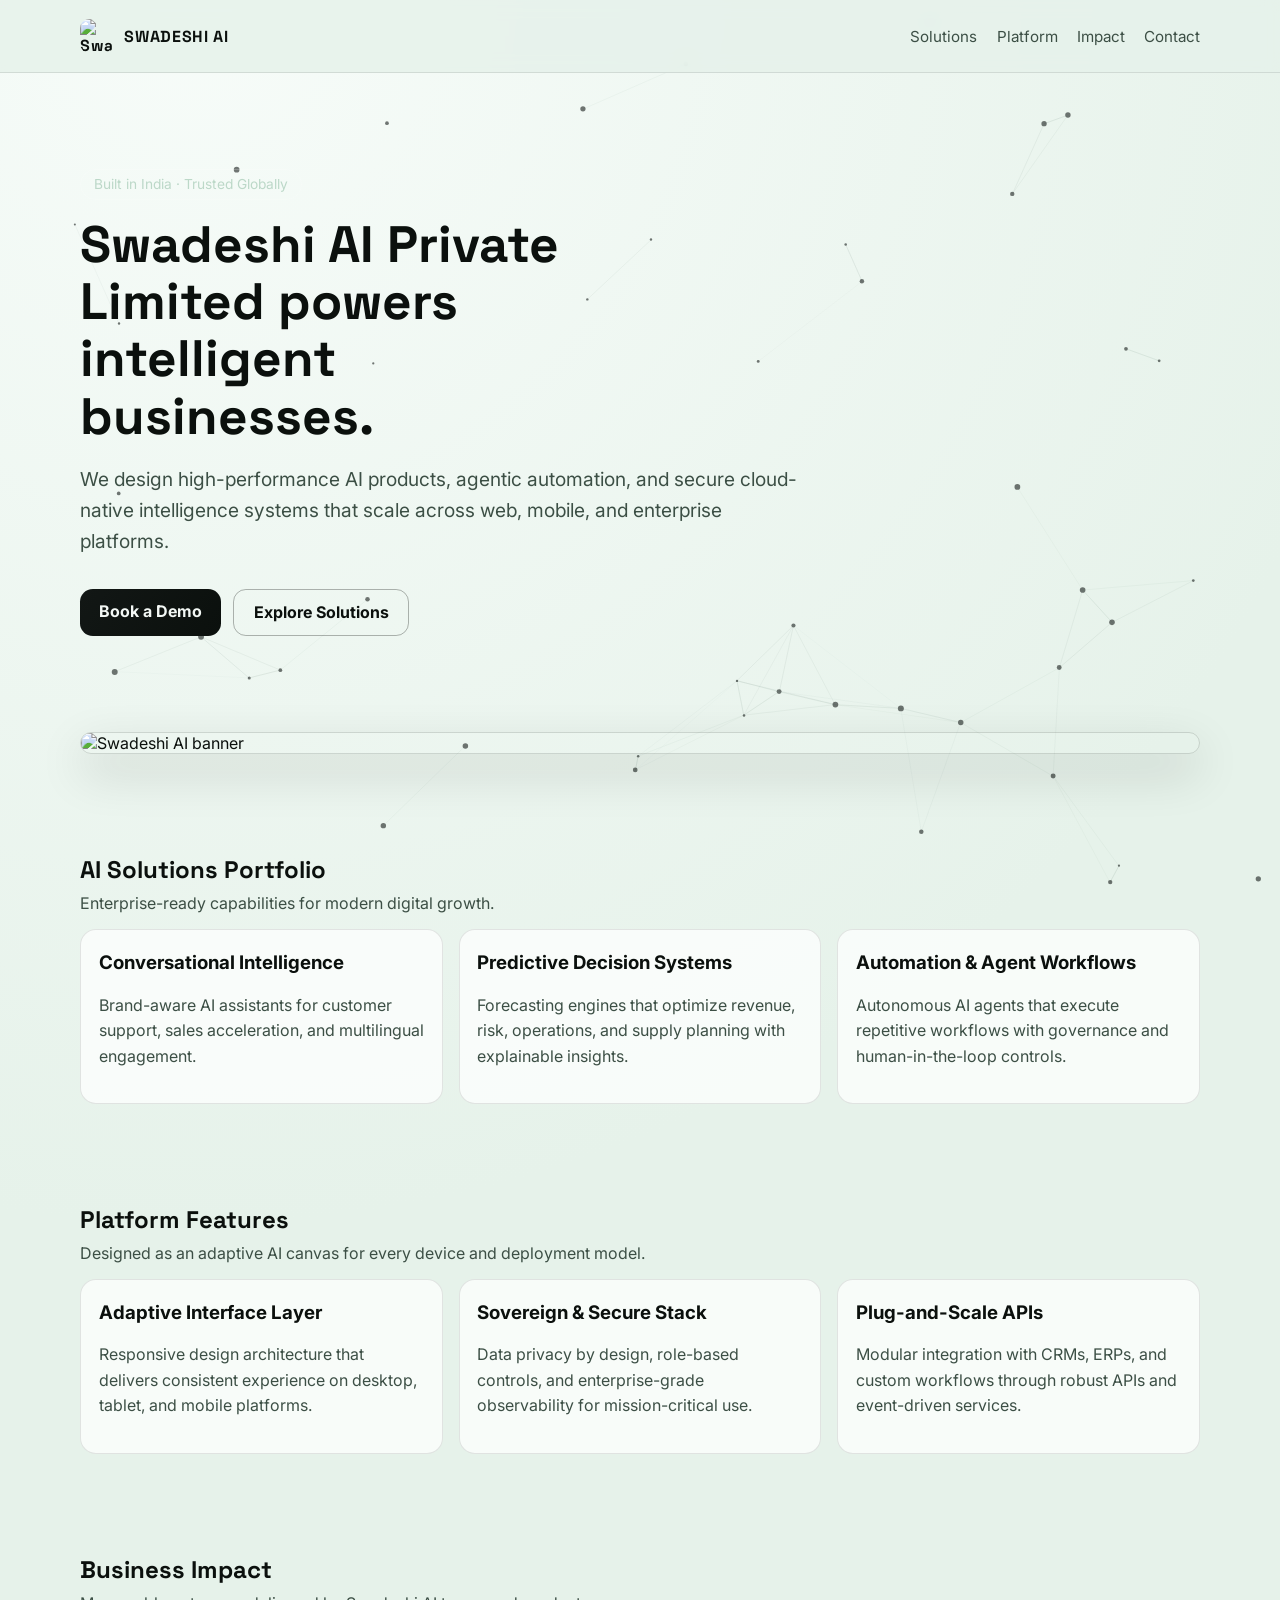
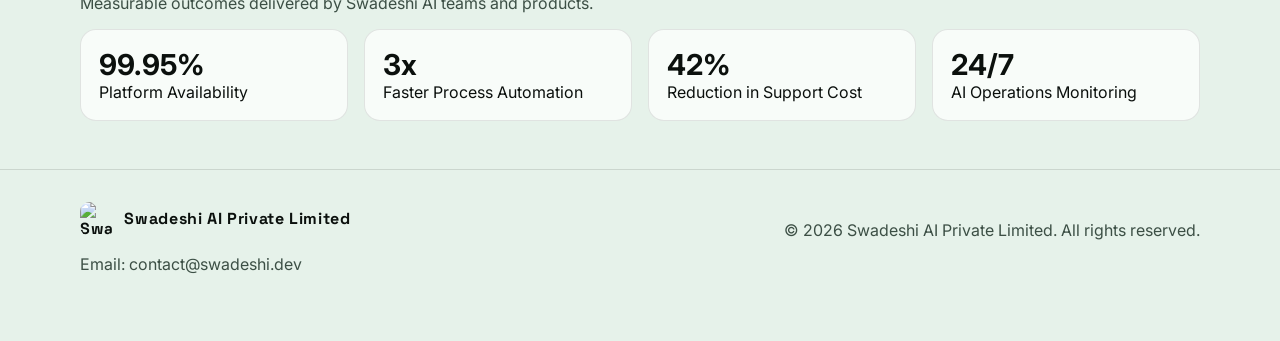
==== commit a33c7047: "feat: add provided logo and banner with brand-inspired mint theme Co-authored-by: Rachasumanth <2036" ====
--- a/index.html
+++ b/index.html
@@ -16,13 +16,13 @@
     />
     <style>
       :root {
-        --bg: #060a18;
-        --surface: rgba(255, 255, 255, 0.08);
-        --text: #f6f7fb;
-        --muted: #a8b0cb;
-        --primary: #66a3ff;
-        --secondary: #52ffd9;
-        --ring: rgba(102, 163, 255, 0.35);
+        --bg: #e6f2ea;
+        --surface: rgba(255, 255, 255, 0.72);
+        --text: #0b100d;
+        --muted: #3c4f45;
+        --primary: #0b100d;
+        --secondary: #bcd8c8;
+        --ring: rgba(11, 16, 13, 0.2);
       }
 
       * {
@@ -34,7 +34,7 @@
         margin: 0;
         padding: 0;
         color: var(--text);
-        background: radial-gradient(circle at 20% 0%, #13254d 0%, var(--bg) 55%);
+        background: radial-gradient(circle at 15% 0%, #f7fcf9 0%, var(--bg) 55%);
         font-family: Inter, system-ui, -apple-system, sans-serif;
         scroll-behavior: smooth;
       }
@@ -62,8 +62,8 @@
         top: 0;
         z-index: 10;
         backdrop-filter: blur(8px);
-        background: rgba(5, 10, 24, 0.8);
-        border-bottom: 1px solid rgba(255, 255, 255, 0.08);
+        background: rgba(230, 242, 234, 0.86);
+        border-bottom: 1px solid rgba(11, 16, 13, 0.1);
       }
 
       .nav-inner {
@@ -77,6 +77,19 @@
         font-family: "Space Grotesk", sans-serif;
         font-weight: 700;
         letter-spacing: 0.04em;
+      }
+
+      .logo-lockup {
+        display: flex;
+        align-items: center;
+        gap: 0.65rem;
+      }
+
+      .logo-lockup img {
+        width: 34px;
+        height: 34px;
+        border-radius: 0.6rem;
+        object-fit: cover;
       }
 
       .menu {
@@ -133,15 +146,15 @@
         border: 0;
         border-radius: 0.8rem;
         padding: 0.8rem 1.2rem;
-        color: #081230;
-        background: linear-gradient(120deg, var(--secondary), var(--primary));
+        color: #f3f8f5;
+        background: linear-gradient(120deg, #121715, var(--primary));
         text-decoration: none;
         font-weight: 700;
       }
 
       .btn.secondary {
         background: transparent;
-        border: 1px solid rgba(255, 255, 255, 0.25);
+        border: 1px solid rgba(11, 16, 13, 0.3);
         color: var(--text);
       }
 
@@ -167,7 +180,7 @@
 
       .card {
         background: var(--surface);
-        border: 1px solid rgba(255, 255, 255, 0.12);
+        border: 1px solid rgba(11, 16, 13, 0.1);
         border-radius: 1rem;
         padding: 1.1rem;
         box-shadow: 0 0 0 1px transparent;
@@ -199,8 +212,21 @@
       }
 
       .footer {
-        border-top: 1px solid rgba(255, 255, 255, 0.12);
+        border-top: 1px solid rgba(11, 16, 13, 0.12);
         padding: 2rem 0 3rem;
+      }
+
+      .banner-card {
+        border-radius: 1rem;
+        overflow: hidden;
+        border: 1px solid rgba(11, 16, 13, 0.14);
+        box-shadow: 0 18px 48px rgba(11, 16, 13, 0.16);
+      }
+
+      .banner-card img {
+        width: 100%;
+        display: block;
+        object-fit: cover;
       }
 
       .footer-row {
@@ -235,7 +261,13 @@
     <div class="shell">
       <header class="nav">
         <div class="container nav-inner">
-          <div class="logo">SWADESHI AI</div>
+          <div class="logo logo-lockup">
+            <img
+              src="https://github.com/user-attachments/assets/dd916120-6156-4d26-986a-1199fe810d3a"
+              alt="Swadeshi AI logo"
+            />
+            <span>SWADESHI AI</span>
+          </div>
           <nav class="menu" aria-label="Primary navigation">
             <a href="#solutions">Solutions</a>
             <a href="#platform">Platform</a>
@@ -259,6 +291,15 @@
           </div>
         </section>
 
+        <section class="container" aria-label="Swadeshi AI banner">
+          <div class="banner-card">
+            <img
+              src="https://github.com/user-attachments/assets/280c13d2-3cfc-4f6f-9b8a-daef32423ea0"
+              alt="Swadeshi AI banner"
+            />
+          </div>
+        </section>
+
         <section id="solutions" class="container">
           <h2>AI Solutions Portfolio</h2>
           <p class="section-sub">Enterprise-ready capabilities for modern digital growth.</p>
@@ -312,7 +353,13 @@
       <footer id="contact" class="footer">
         <div class="container footer-row">
           <div>
-            <div class="logo">Swadeshi AI Private Limited</div>
+            <div class="logo logo-lockup">
+              <img
+                src="https://github.com/user-attachments/assets/dd916120-6156-4d26-986a-1199fe810d3a"
+                alt="Swadeshi AI logo"
+              />
+              <span>Swadeshi AI Private Limited</span>
+            </div>
             <p>Email: contact@swadeshi.dev</p>
           </div>
           <p>© 2026 Swadeshi AI Private Limited. All rights reserved.</p>
@@ -354,7 +401,7 @@
           if (p.y < 0 || p.y > canvas.height) p.vy *= -1;
 
           context.beginPath();
-          context.fillStyle = "rgba(102,163,255,0.8)";
+          context.fillStyle = "rgba(8,12,10,0.56)";
           context.arc(p.x, p.y, p.r, 0, Math.PI * 2);
           context.fill();
 
@@ -363,7 +410,7 @@
             const distance = Math.hypot(p.x - q.x, p.y - q.y);
             if (distance < 140) {
               context.beginPath();
-              context.strokeStyle = `rgba(82,255,217,${0.16 - distance / 1000})`;
+              context.strokeStyle = `rgba(98,127,112,${0.16 - distance / 1000})`;
               context.lineWidth = 1;
               context.moveTo(p.x, p.y);
               context.lineTo(q.x, q.y);
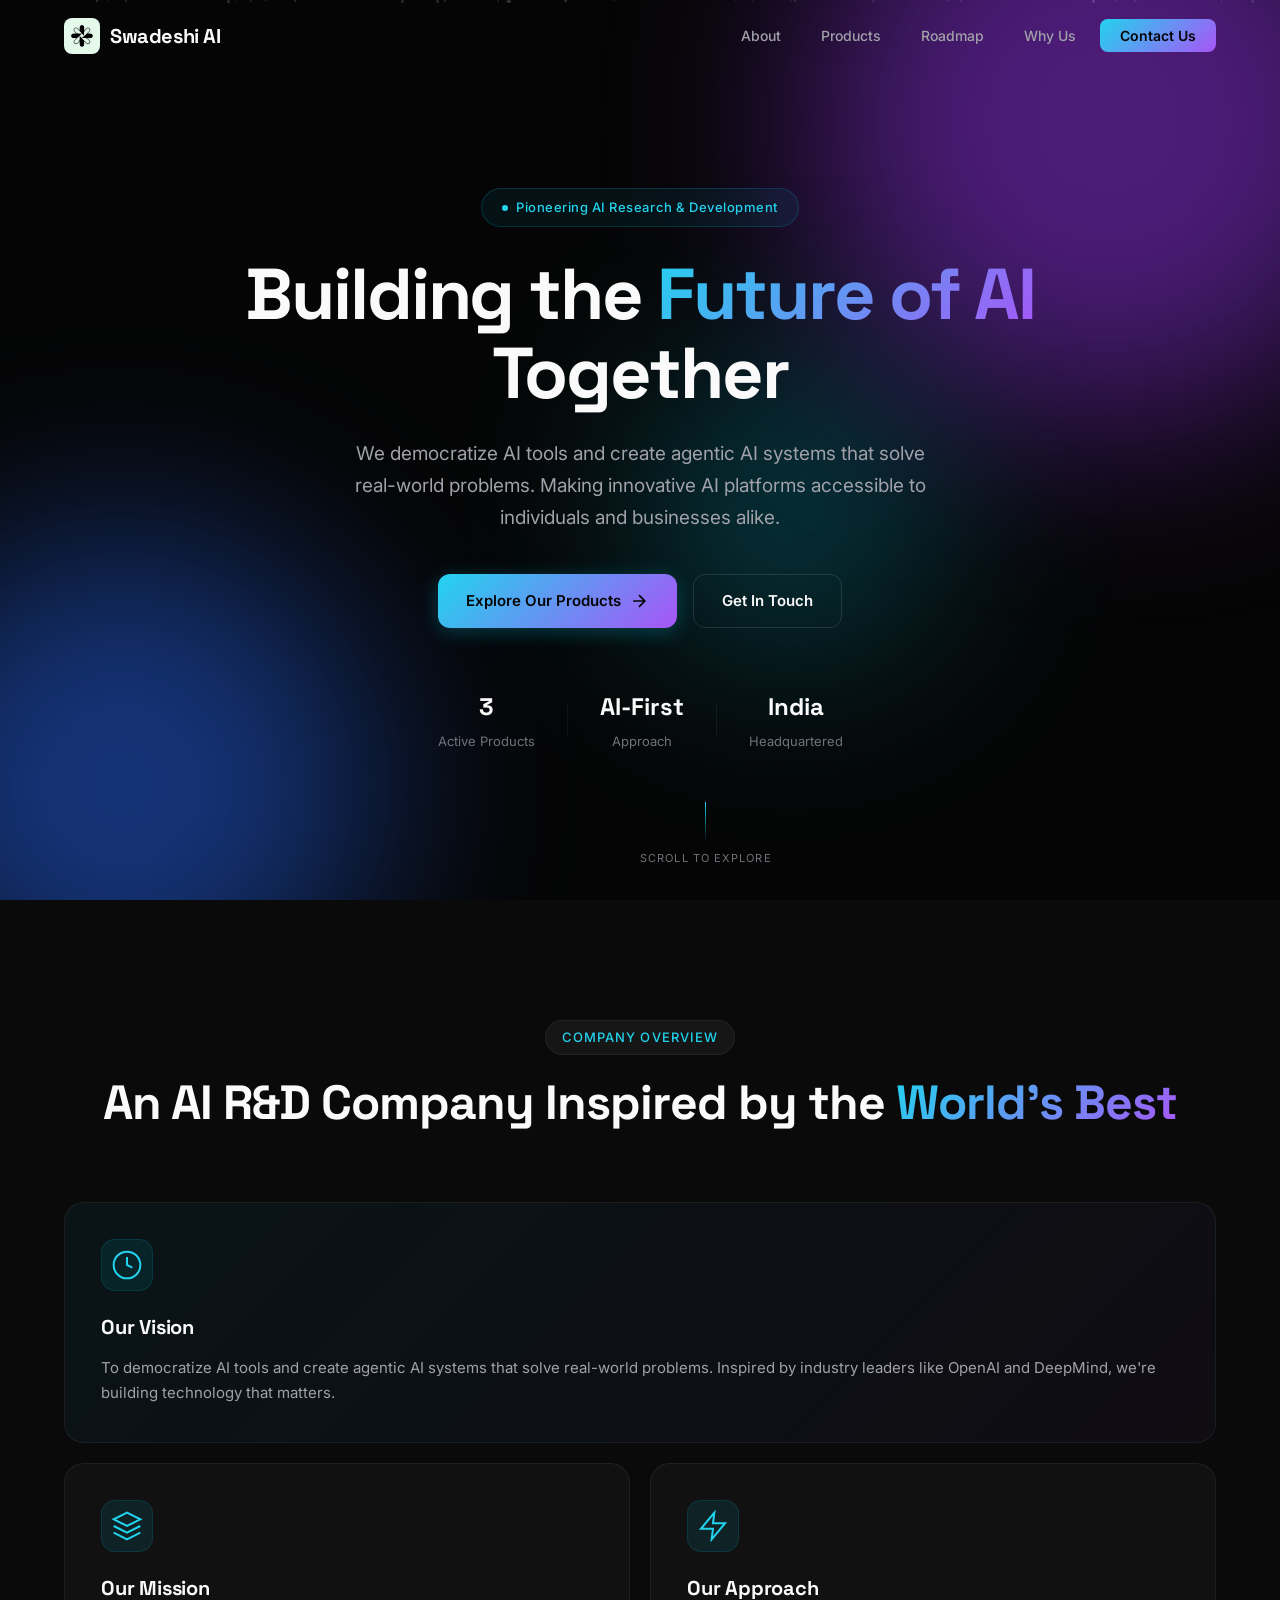
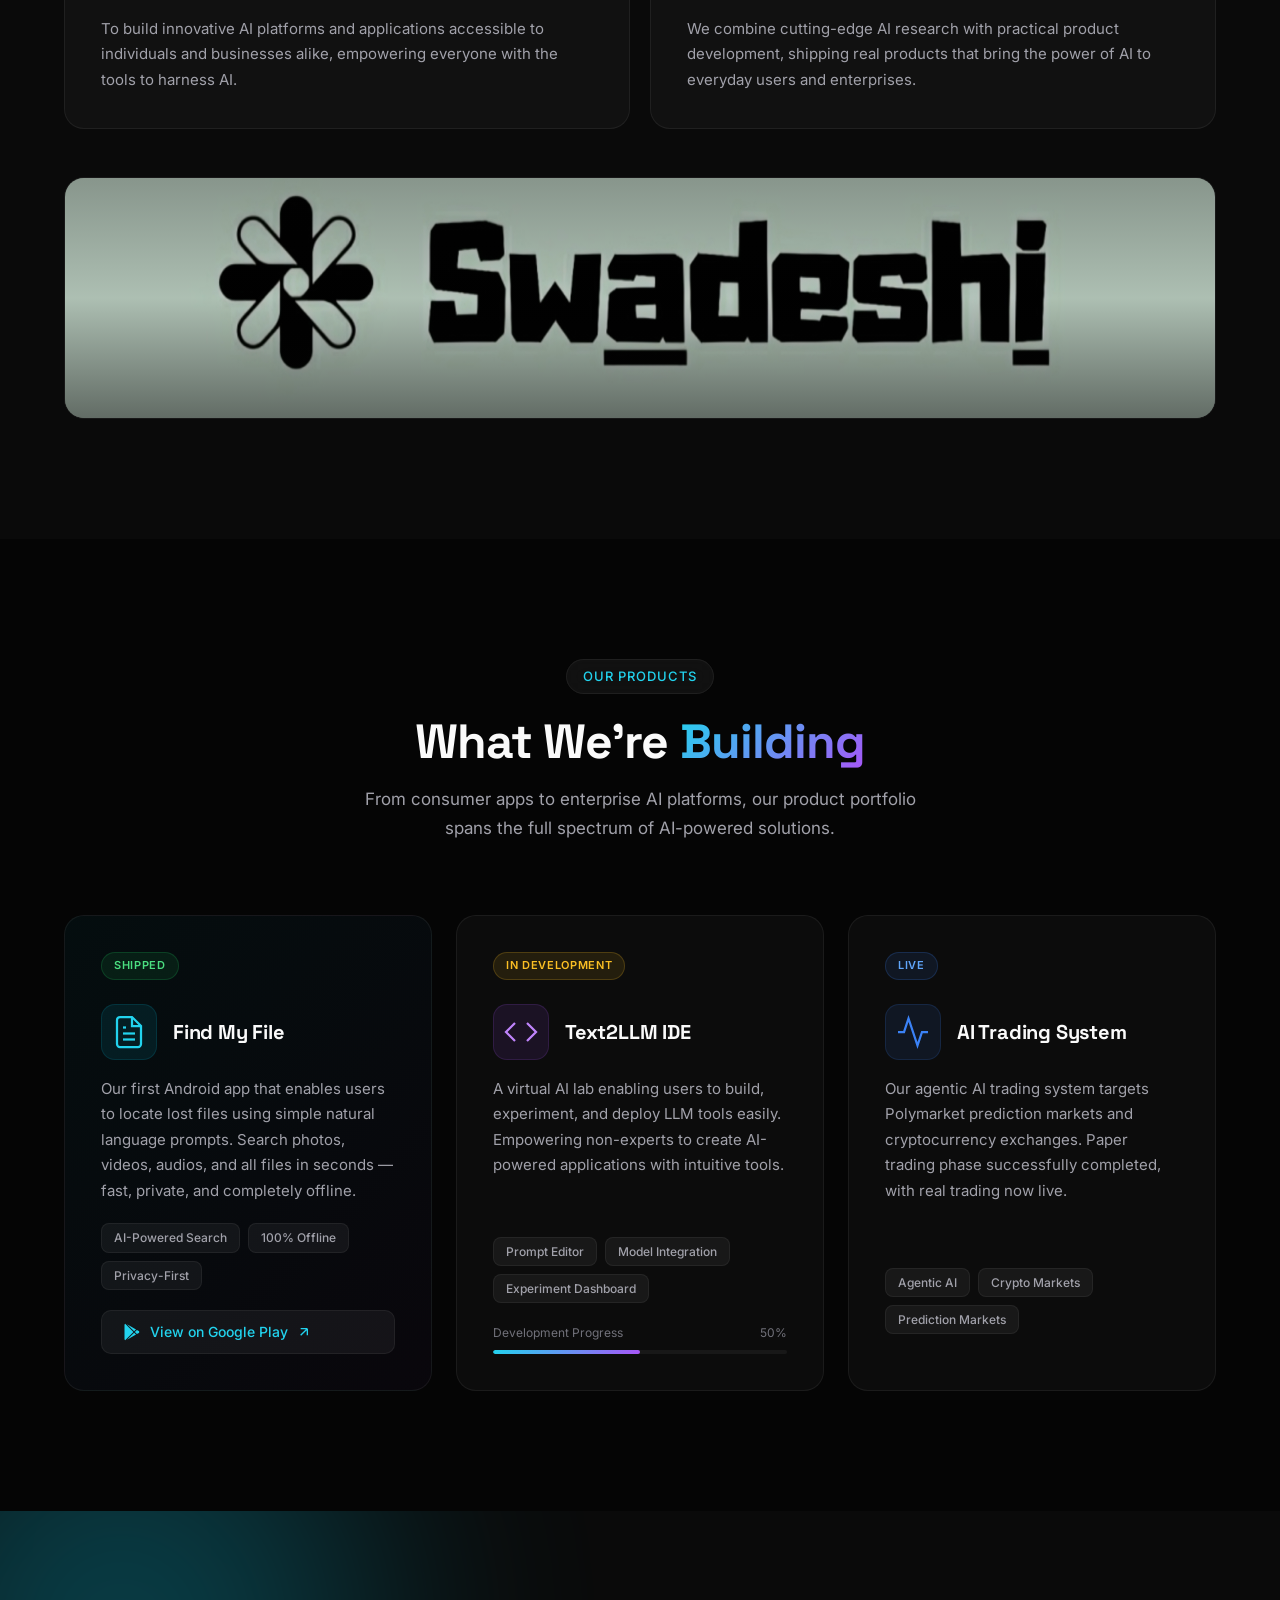
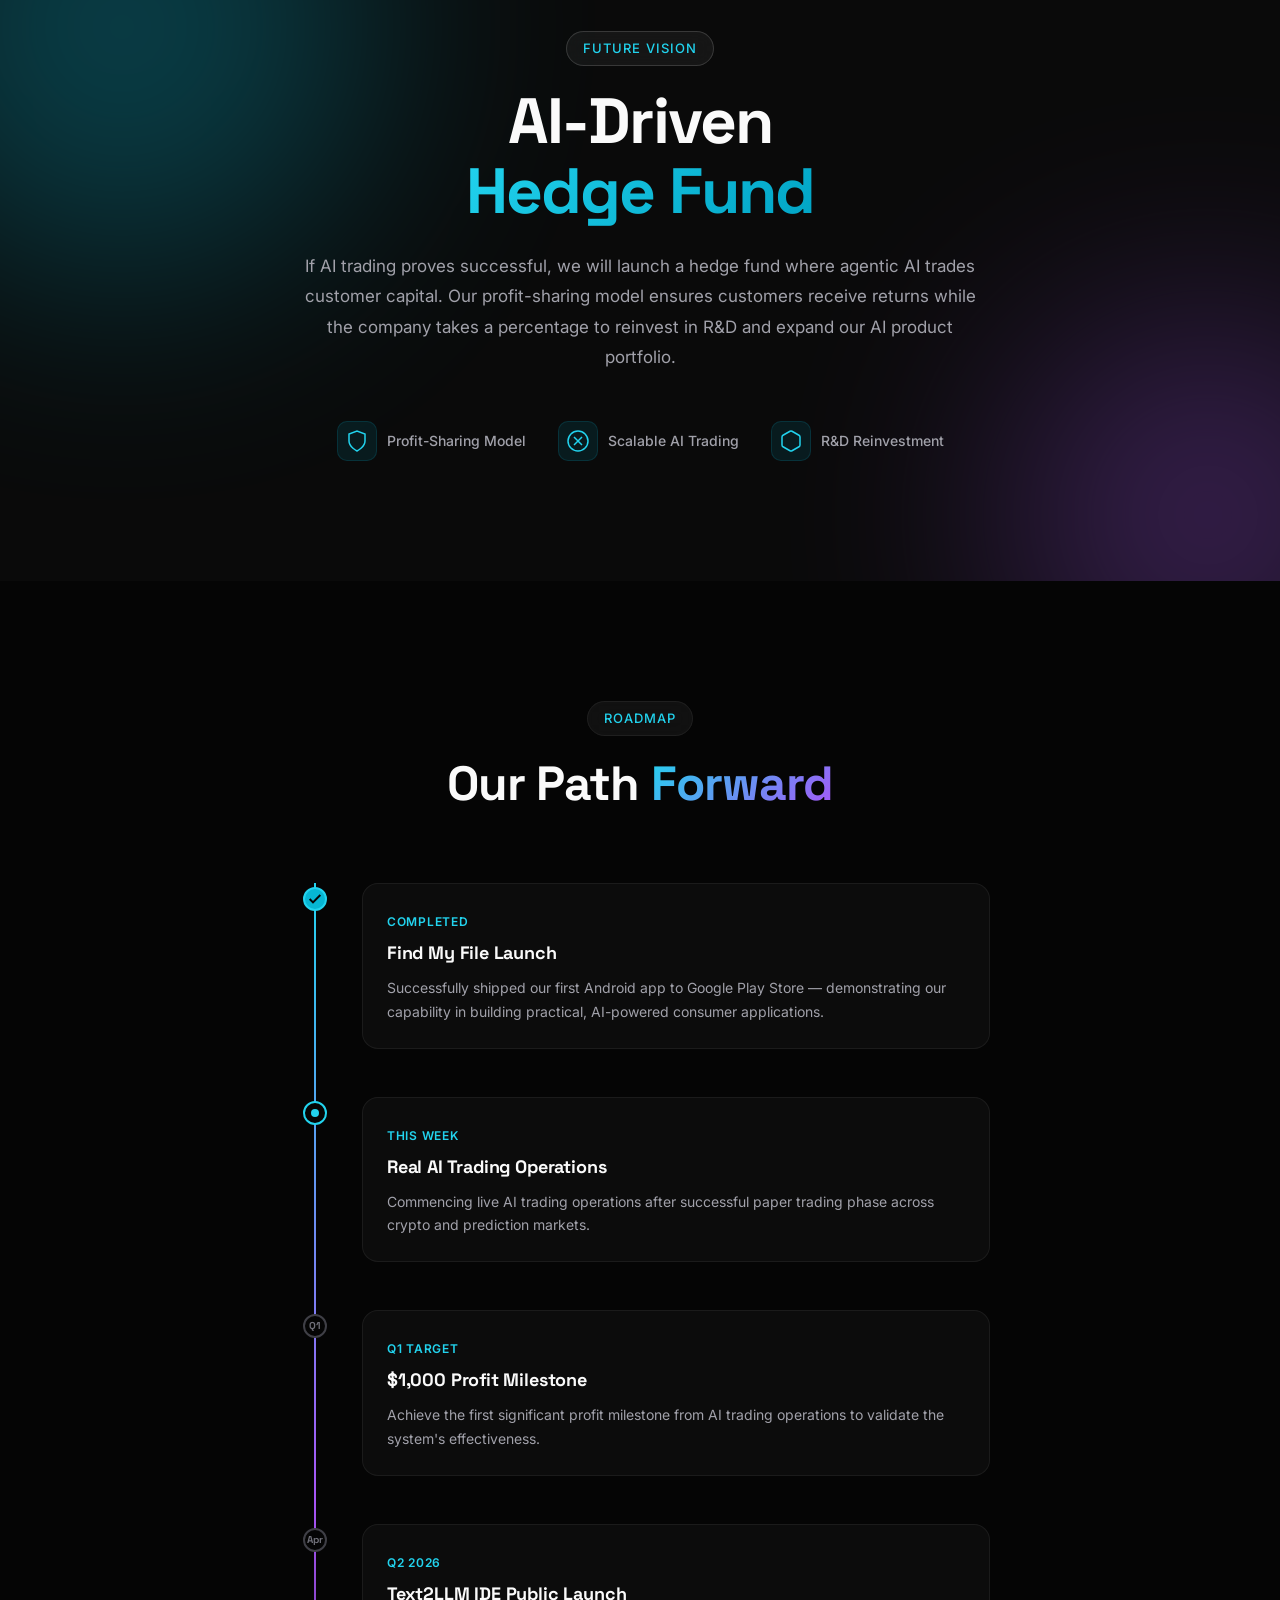
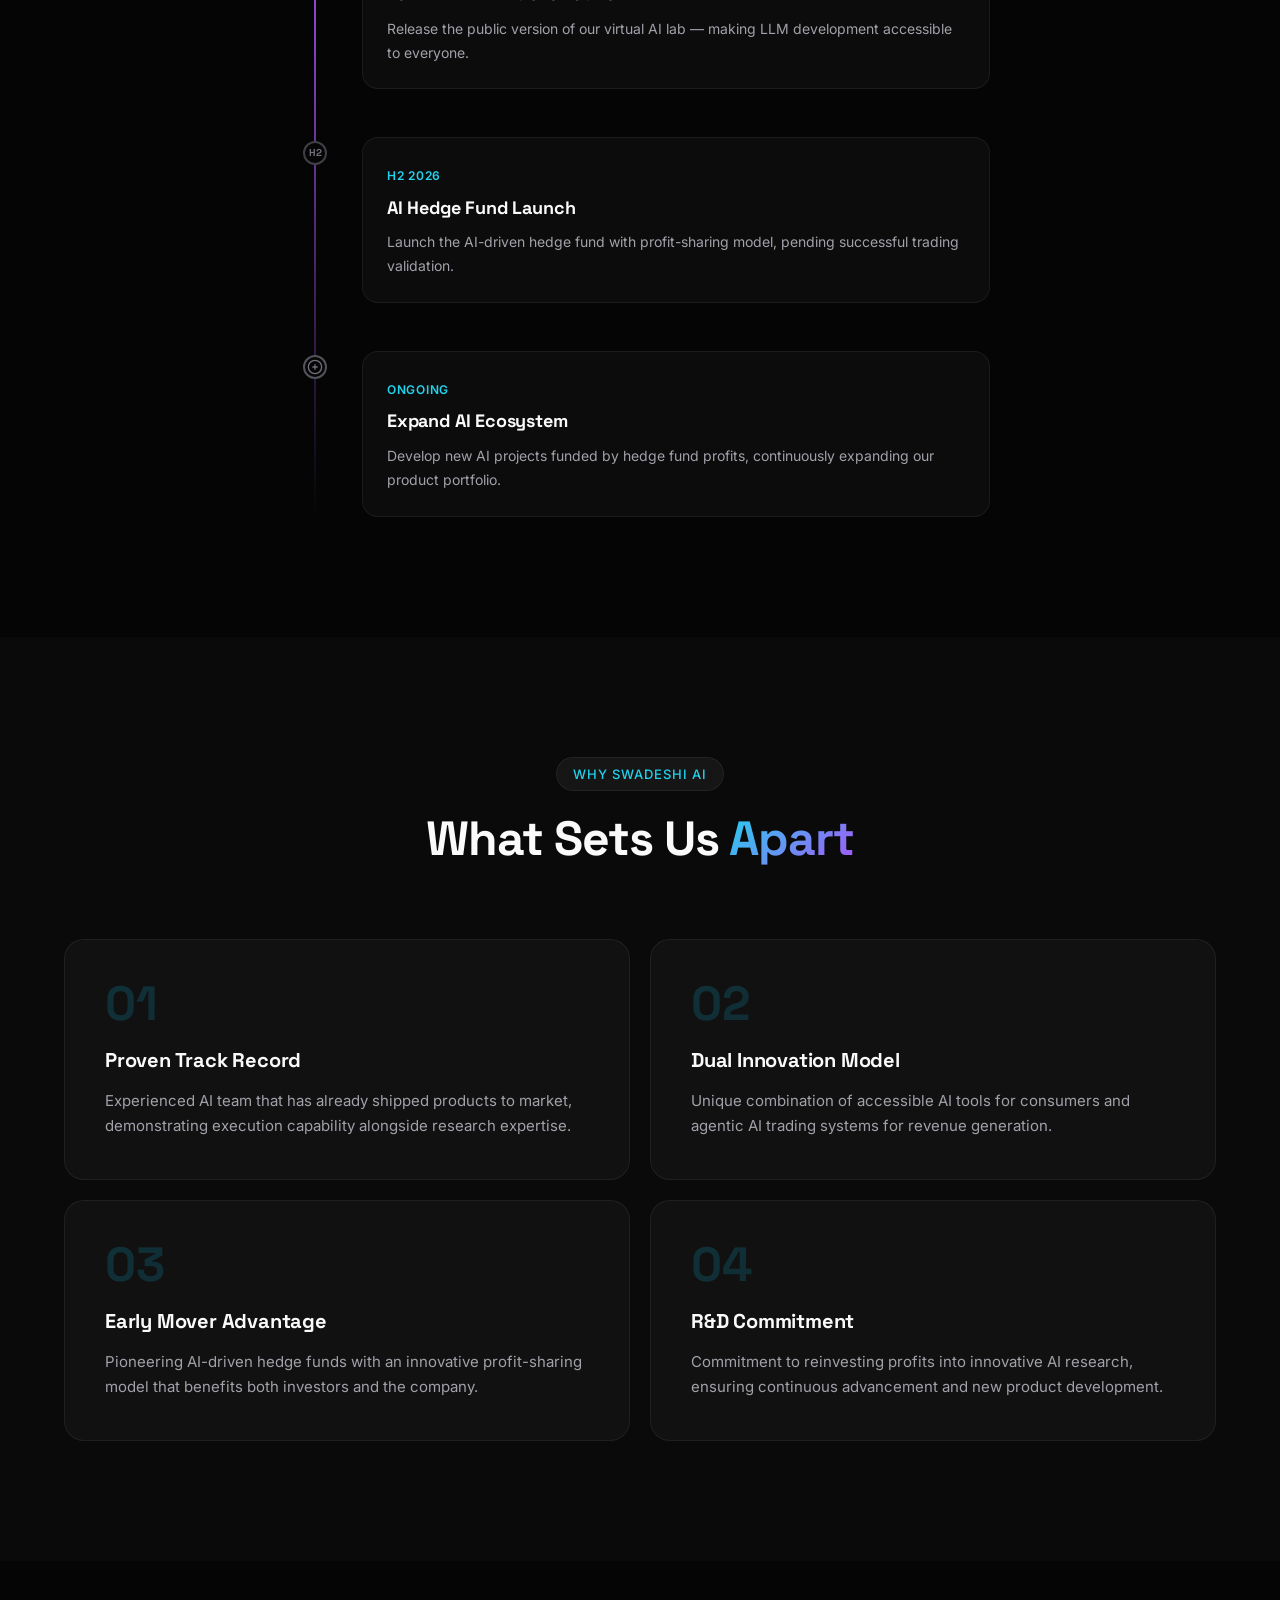
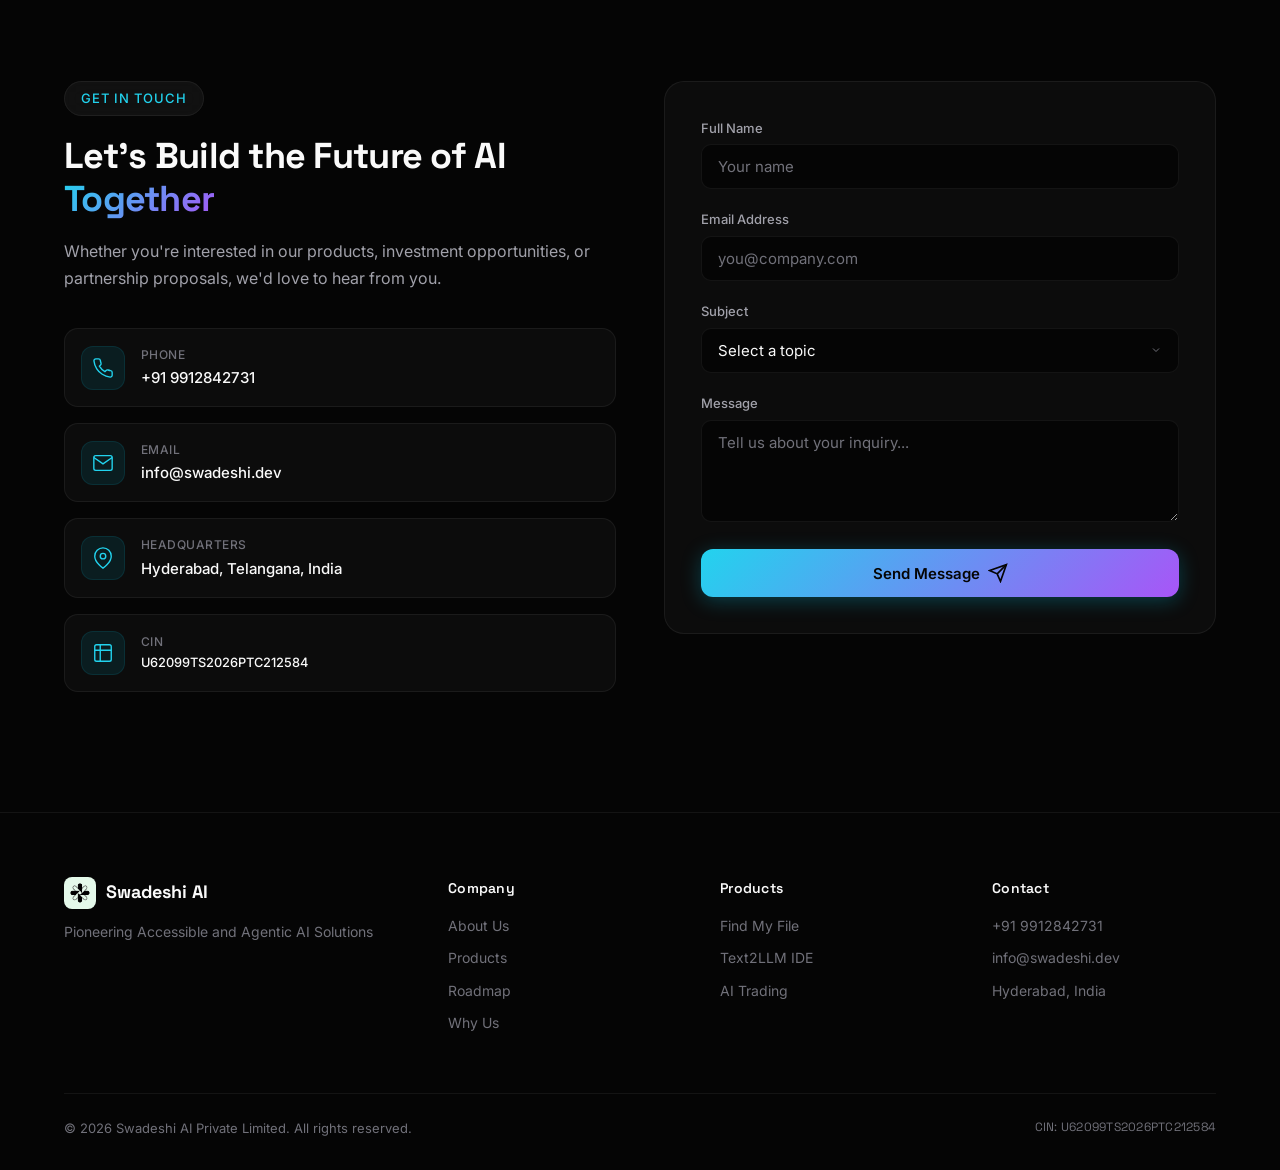
==== commit 7824fdfa: "added a website which suits the pintch desk" ====
--- a/index.html
+++ b/index.html
@@ -1,434 +1,497 @@
 <!DOCTYPE html>
 <html lang="en">
-  <head>
-    <meta charset="UTF-8" />
-    <meta name="viewport" content="width=device-width, initial-scale=1.0" />
-    <title>Swadeshi AI Private Limited</title>
-    <meta
-      name="description"
-      content="Swadeshi AI Private Limited builds sovereign AI platforms, intelligent automation, and secure enterprise solutions for every Indian business."
-    />
-    <link rel="preconnect" href="https://fonts.googleapis.com" />
-    <link rel="preconnect" href="https://fonts.gstatic.com" crossorigin />
-    <link
-      href="https://fonts.googleapis.com/css2?family=Inter:wght@400;500;600;700;800&family=Space+Grotesk:wght@500;700&display=swap"
-      rel="stylesheet"
-    />
-    <style>
-      :root {
-        --bg: #e6f2ea;
-        --surface: rgba(255, 255, 255, 0.72);
-        --text: #0b100d;
-        --muted: #3c4f45;
-        --primary: #0b100d;
-        --secondary: #bcd8c8;
-        --ring: rgba(11, 16, 13, 0.2);
-      }
-
-      * {
-        box-sizing: border-box;
-      }
-
-      html,
-      body {
-        margin: 0;
-        padding: 0;
-        color: var(--text);
-        background: radial-gradient(circle at 15% 0%, #f7fcf9 0%, var(--bg) 55%);
-        font-family: Inter, system-ui, -apple-system, sans-serif;
-        scroll-behavior: smooth;
-      }
-
-      canvas {
-        position: fixed;
-        inset: 0;
-        width: 100%;
-        height: 100%;
-        z-index: 0;
-      }
-
-      .shell {
-        position: relative;
-        z-index: 1;
-      }
-
-      .container {
-        width: min(1120px, calc(100% - 2rem));
-        margin: 0 auto;
-      }
-
-      .nav {
-        position: sticky;
-        top: 0;
-        z-index: 10;
-        backdrop-filter: blur(8px);
-        background: rgba(230, 242, 234, 0.86);
-        border-bottom: 1px solid rgba(11, 16, 13, 0.1);
-      }
-
-      .nav-inner {
-        height: 72px;
-        display: flex;
-        justify-content: space-between;
-        align-items: center;
-      }
-
-      .logo {
-        font-family: "Space Grotesk", sans-serif;
-        font-weight: 700;
-        letter-spacing: 0.04em;
-      }
-
-      .logo-lockup {
-        display: flex;
-        align-items: center;
-        gap: 0.65rem;
-      }
-
-      .logo-lockup img {
-        width: 34px;
-        height: 34px;
-        border-radius: 0.6rem;
-        object-fit: cover;
-      }
-
-      .menu {
-        display: flex;
-        gap: 1.2rem;
-      }
-
-      .menu a {
-        color: var(--muted);
-        text-decoration: none;
-        font-size: 0.95rem;
-      }
-
-      .menu a:hover {
-        color: var(--text);
-      }
-
-      .hero {
-        padding: 6rem 0 4rem;
-      }
-
-      .badge {
-        display: inline-block;
-        padding: 0.4rem 0.8rem;
-        border: 1px solid rgba(255, 255, 255, 0.2);
-        border-radius: 100px;
-        color: var(--secondary);
-        font-size: 0.86rem;
-      }
-
-      h1 {
-        font-family: "Space Grotesk", sans-serif;
-        font-size: clamp(2rem, 4vw, 4rem);
-        margin: 1rem 0;
-        line-height: 1.12;
-        max-width: 16ch;
-      }
-
-      .lead {
-        color: var(--muted);
-        font-size: clamp(1rem, 2.2vw, 1.2rem);
-        max-width: 60ch;
-        line-height: 1.6;
-      }
-
-      .hero-actions {
-        margin-top: 2rem;
-        display: flex;
-        flex-wrap: wrap;
-        gap: 0.75rem;
-      }
-
-      .btn {
-        border: 0;
-        border-radius: 0.8rem;
-        padding: 0.8rem 1.2rem;
-        color: #f3f8f5;
-        background: linear-gradient(120deg, #121715, var(--primary));
-        text-decoration: none;
-        font-weight: 700;
-      }
-
-      .btn.secondary {
-        background: transparent;
-        border: 1px solid rgba(11, 16, 13, 0.3);
-        color: var(--text);
-      }
-
-      section {
-        padding: 2rem 0 3rem;
-      }
-
-      h2 {
-        font-family: "Space Grotesk", sans-serif;
-        margin-bottom: 0.5rem;
-      }
-
-      .section-sub {
-        color: var(--muted);
-        margin-top: 0;
-      }
-
-      .grid {
-        display: grid;
-        grid-template-columns: repeat(3, minmax(0, 1fr));
-        gap: 1rem;
-      }
-
-      .card {
-        background: var(--surface);
-        border: 1px solid rgba(11, 16, 13, 0.1);
-        border-radius: 1rem;
-        padding: 1.1rem;
-        box-shadow: 0 0 0 1px transparent;
-      }
-
-      .card:hover {
-        box-shadow: 0 0 0 1px var(--ring);
-      }
-
-      .card h3 {
-        margin-top: 0.2rem;
-      }
-
-      .card p,
-      .footer p {
-        color: var(--muted);
-        line-height: 1.6;
-      }
-
-      .stats {
-        display: grid;
-        grid-template-columns: repeat(4, minmax(0, 1fr));
-        gap: 1rem;
-      }
-
-      .stat strong {
-        font-size: 1.8rem;
-        display: block;
-      }
-
-      .footer {
-        border-top: 1px solid rgba(11, 16, 13, 0.12);
-        padding: 2rem 0 3rem;
-      }
-
-      .banner-card {
-        border-radius: 1rem;
-        overflow: hidden;
-        border: 1px solid rgba(11, 16, 13, 0.14);
-        box-shadow: 0 18px 48px rgba(11, 16, 13, 0.16);
-      }
-
-      .banner-card img {
-        width: 100%;
-        display: block;
-        object-fit: cover;
-      }
-
-      .footer-row {
-        display: flex;
-        justify-content: space-between;
-        gap: 1rem;
-        flex-wrap: wrap;
-      }
-
-      @media (max-width: 900px) {
-        .grid {
-          grid-template-columns: repeat(2, minmax(0, 1fr));
-        }
-        .stats {
-          grid-template-columns: repeat(2, minmax(0, 1fr));
-        }
-      }
-
-      @media (max-width: 640px) {
-        .menu {
-          display: none;
-        }
-        .grid,
-        .stats {
-          grid-template-columns: 1fr;
-        }
-      }
-    </style>
-  </head>
-  <body>
-    <canvas id="ai-canvas" aria-hidden="true"></canvas>
-    <div class="shell">
-      <header class="nav">
-        <div class="container nav-inner">
-          <div class="logo logo-lockup">
-            <img
-              src="https://github.com/user-attachments/assets/dd916120-6156-4d26-986a-1199fe810d3a"
-              alt="Swadeshi AI logo"
-            />
-            <span>SWADESHI AI</span>
-          </div>
-          <nav class="menu" aria-label="Primary navigation">
-            <a href="#solutions">Solutions</a>
-            <a href="#platform">Platform</a>
-            <a href="#impact">Impact</a>
-            <a href="#contact">Contact</a>
-          </nav>
-        </div>
-      </header>
-
-      <main>
-        <section class="hero container">
-          <span class="badge">Built in India · Trusted Globally</span>
-          <h1>Swadeshi AI Private Limited powers intelligent businesses.</h1>
-          <p class="lead">
-            We design high-performance AI products, agentic automation, and secure
-            cloud-native intelligence systems that scale across web, mobile, and enterprise platforms.
-          </p>
-          <div class="hero-actions">
-            <a href="#contact" class="btn">Book a Demo</a>
-            <a href="#solutions" class="btn secondary">Explore Solutions</a>
-          </div>
-        </section>
-
-        <section class="container" aria-label="Swadeshi AI banner">
-          <div class="banner-card">
-            <img
-              src="https://github.com/user-attachments/assets/280c13d2-3cfc-4f6f-9b8a-daef32423ea0"
-              alt="Swadeshi AI banner"
-            />
-          </div>
-        </section>
-
-        <section id="solutions" class="container">
-          <h2>AI Solutions Portfolio</h2>
-          <p class="section-sub">Enterprise-ready capabilities for modern digital growth.</p>
-          <div class="grid">
-            <article class="card">
-              <h3>Conversational Intelligence</h3>
-              <p>Brand-aware AI assistants for customer support, sales acceleration, and multilingual engagement.</p>
-            </article>
-            <article class="card">
-              <h3>Predictive Decision Systems</h3>
-              <p>Forecasting engines that optimize revenue, risk, operations, and supply planning with explainable insights.</p>
-            </article>
-            <article class="card">
-              <h3>Automation & Agent Workflows</h3>
-              <p>Autonomous AI agents that execute repetitive workflows with governance and human-in-the-loop controls.</p>
-            </article>
-          </div>
-        </section>
-
-        <section id="platform" class="container">
-          <h2>Platform Features</h2>
-          <p class="section-sub">Designed as an adaptive AI canvas for every device and deployment model.</p>
-          <div class="grid">
-            <article class="card">
-              <h3>Adaptive Interface Layer</h3>
-              <p>Responsive design architecture that delivers consistent experience on desktop, tablet, and mobile platforms.</p>
-            </article>
-            <article class="card">
-              <h3>Sovereign & Secure Stack</h3>
-              <p>Data privacy by design, role-based controls, and enterprise-grade observability for mission-critical use.</p>
-            </article>
-            <article class="card">
-              <h3>Plug-and-Scale APIs</h3>
-              <p>Modular integration with CRMs, ERPs, and custom workflows through robust APIs and event-driven services.</p>
-            </article>
-          </div>
-        </section>
-
-        <section id="impact" class="container">
-          <h2>Business Impact</h2>
-          <p class="section-sub">Measurable outcomes delivered by Swadeshi AI teams and products.</p>
-          <div class="stats">
-            <article class="card stat"><strong>99.95%</strong><span>Platform Availability</span></article>
-            <article class="card stat"><strong>3x</strong><span>Faster Process Automation</span></article>
-            <article class="card stat"><strong>42%</strong><span>Reduction in Support Cost</span></article>
-            <article class="card stat"><strong>24/7</strong><span>AI Operations Monitoring</span></article>
-          </div>
-        </section>
-      </main>
-
-      <footer id="contact" class="footer">
-        <div class="container footer-row">
-          <div>
-            <div class="logo logo-lockup">
-              <img
-                src="https://github.com/user-attachments/assets/dd916120-6156-4d26-986a-1199fe810d3a"
-                alt="Swadeshi AI logo"
-              />
-              <span>Swadeshi AI Private Limited</span>
-            </div>
-            <p>Email: contact@swadeshi.dev</p>
-          </div>
-          <p>© 2026 Swadeshi AI Private Limited. All rights reserved.</p>
-        </div>
-      </footer>
-    </div>
-
-    <script>
-      const canvas = document.getElementById("ai-canvas");
-      const context = canvas.getContext("2d");
-      const particles = [];
-      const particleCount = 45;
-
-      function resizeCanvas() {
-        canvas.width = window.innerWidth;
-        canvas.height = window.innerHeight;
-      }
-
-      function seedParticles() {
-        particles.length = 0;
-        for (let i = 0; i < particleCount; i += 1) {
-          particles.push({
-            x: Math.random() * canvas.width,
-            y: Math.random() * canvas.height,
-            vx: (Math.random() - 0.5) * 0.7,
-            vy: (Math.random() - 0.5) * 0.7,
-            r: 1 + Math.random() * 2,
-          });
-        }
-      }
-
-      function draw() {
-        context.clearRect(0, 0, canvas.width, canvas.height);
-        for (let i = 0; i < particles.length; i += 1) {
-          const p = particles[i];
-          p.x += p.vx;
-          p.y += p.vy;
-          if (p.x < 0 || p.x > canvas.width) p.vx *= -1;
-          if (p.y < 0 || p.y > canvas.height) p.vy *= -1;
-
-          context.beginPath();
-          context.fillStyle = "rgba(8,12,10,0.56)";
-          context.arc(p.x, p.y, p.r, 0, Math.PI * 2);
-          context.fill();
-
-          for (let j = i + 1; j < particles.length; j += 1) {
-            const q = particles[j];
-            const distance = Math.hypot(p.x - q.x, p.y - q.y);
-            if (distance < 140) {
-              context.beginPath();
-              context.strokeStyle = `rgba(98,127,112,${0.16 - distance / 1000})`;
-              context.lineWidth = 1;
-              context.moveTo(p.x, p.y);
-              context.lineTo(q.x, q.y);
-              context.stroke();
-            }
-          }
-        }
-        window.requestAnimationFrame(draw);
-      }
-
-      window.addEventListener("resize", () => {
-        resizeCanvas();
-        seedParticles();
-      });
-
-      resizeCanvas();
-      seedParticles();
-      draw();
-    </script>
-  </body>
+<head>
+    <meta charset="UTF-8">
+    <meta name="viewport" content="width=device-width, initial-scale=1.0">
+    <title>Swadeshi AI Private Limited | Pioneering Accessible & Agentic AI Solutions</title>
+    <meta name="description" content="Swadeshi AI Private Limited is an AI research and development company pioneering accessible and agentic AI solutions. We democratize AI tools and create systems that solve real-world problems.">
+    <meta name="keywords" content="Swadeshi AI, artificial intelligence, agentic AI, Text2LLM, AI trading, machine learning, Hyderabad, India">
+    <meta property="og:title" content="Swadeshi AI Private Limited">
+    <meta property="og:description" content="Pioneering Accessible and Agentic AI Solutions">
+    <meta property="og:type" content="website">
+    <link rel="icon" type="image/jpeg" href="logo.JPG">
+    <link rel="preconnect" href="https://fonts.googleapis.com">
+    <link rel="preconnect" href="https://fonts.gstatic.com" crossorigin>
+    <link href="https://fonts.googleapis.com/css2?family=Inter:wght@300;400;500;600;700;800;900&family=Space+Grotesk:wght@400;500;600;700&display=swap" rel="stylesheet">
+    <link rel="stylesheet" href="styles.css">
+</head>
+<body>
+    <!-- Cursor glow effect -->
+    <div class="cursor-glow" id="cursorGlow"></div>
+
+    <!-- Navigation -->
+    <nav class="navbar" id="navbar">
+        <div class="nav-container">
+            <a href="#hero" class="nav-logo" id="nav-logo">
+                <img src="logo.JPG" alt="Swadeshi AI Logo" class="nav-logo-img">
+                <span class="nav-logo-text">Swadeshi AI</span>
+            </a>
+            <button class="nav-toggle" id="navToggle" aria-label="Toggle navigation">
+                <span></span>
+                <span></span>
+                <span></span>
+            </button>
+            <ul class="nav-links" id="navLinks">
+                <li><a href="#about" class="nav-link">About</a></li>
+                <li><a href="#products" class="nav-link">Products</a></li>
+                <li><a href="#roadmap" class="nav-link">Roadmap</a></li>
+                <li><a href="#why-us" class="nav-link">Why Us</a></li>
+                <li><a href="#contact" class="nav-link nav-link-cta">Contact Us</a></li>
+            </ul>
+        </div>
+    </nav>
+
+    <!-- Hero Section -->
+    <section class="hero" id="hero">
+        <div class="hero-bg">
+            <div class="hero-gradient-orb hero-orb-1"></div>
+            <div class="hero-gradient-orb hero-orb-2"></div>
+            <div class="hero-gradient-orb hero-orb-3"></div>
+            <div class="hero-particles" id="heroParticles"></div>
+        </div>
+        <div class="hero-content">
+            <div class="hero-badge">
+                <span class="badge-dot"></span>
+                Pioneering AI Research & Development
+            </div>
+            <h1 class="hero-title">
+                Building the
+                <span class="hero-title-gradient">Future of AI</span>
+                Together
+            </h1>
+            <p class="hero-subtitle">
+                We democratize AI tools and create agentic AI systems that solve real-world problems. 
+                Making innovative AI platforms accessible to individuals and businesses alike.
+            </p>
+            <div class="hero-actions">
+                <a href="#products" class="btn btn-primary" id="hero-explore-btn">
+                    Explore Our Products
+                    <svg width="20" height="20" viewBox="0 0 24 24" fill="none" stroke="currentColor" stroke-width="2"><path d="M5 12h14M12 5l7 7-7 7"/></svg>
+                </a>
+                <a href="#contact" class="btn btn-secondary" id="hero-contact-btn">
+                    Get In Touch
+                </a>
+            </div>
+            <div class="hero-stats">
+                <div class="hero-stat">
+                    <span class="hero-stat-number" data-target="3">0</span>
+                    <span class="hero-stat-label">Active Products</span>
+                </div>
+                <div class="hero-stat-divider"></div>
+                <div class="hero-stat">
+                    <span class="hero-stat-number">AI-First</span>
+                    <span class="hero-stat-label">Approach</span>
+                </div>
+                <div class="hero-stat-divider"></div>
+                <div class="hero-stat">
+                    <span class="hero-stat-number">India</span>
+                    <span class="hero-stat-label">Headquartered</span>
+                </div>
+            </div>
+        </div>
+        <div class="hero-scroll-indicator">
+            <div class="scroll-line"></div>
+            <span>Scroll to explore</span>
+        </div>
+    </section>
+
+    <!-- About Section -->
+    <section class="section about" id="about">
+        <div class="container">
+            <div class="section-header">
+                <span class="section-tag">Company Overview</span>
+                <h2 class="section-title">
+                    An AI R&D Company Inspired by the
+                    <span class="text-gradient">World's Best</span>
+                </h2>
+            </div>
+            <div class="about-grid">
+                <div class="about-card about-card-main reveal-up">
+                    <div class="about-card-icon">
+                        <svg width="32" height="32" viewBox="0 0 24 24" fill="none" stroke="currentColor" stroke-width="1.5"><circle cx="12" cy="12" r="10"/><path d="M12 6v6l4 2"/></svg>
+                    </div>
+                    <h3>Our Vision</h3>
+                    <p>To democratize AI tools and create agentic AI systems that solve real-world problems. Inspired by industry leaders like OpenAI and DeepMind, we're building technology that matters.</p>
+                </div>
+                <div class="about-card reveal-up" style="--delay: 0.1s">
+                    <div class="about-card-icon">
+                        <svg width="32" height="32" viewBox="0 0 24 24" fill="none" stroke="currentColor" stroke-width="1.5"><path d="M12 2L2 7l10 5 10-5-10-5zM2 17l10 5 10-5M2 12l10 5 10-5"/></svg>
+                    </div>
+                    <h3>Our Mission</h3>
+                    <p>To build innovative AI platforms and applications accessible to individuals and businesses alike, empowering everyone with the tools to harness AI.</p>
+                </div>
+                <div class="about-card reveal-up" style="--delay: 0.2s">
+                    <div class="about-card-icon">
+                        <svg width="32" height="32" viewBox="0 0 24 24" fill="none" stroke="currentColor" stroke-width="1.5"><path d="M13 2L3 14h9l-1 8 10-12h-9l1-8z"/></svg>
+                    </div>
+                    <h3>Our Approach</h3>
+                    <p>We combine cutting-edge AI research with practical product development, shipping real products that bring the power of AI to everyday users and enterprises.</p>
+                </div>
+            </div>
+            <div class="about-banner reveal-up">
+                <img src="banner.jpeg" alt="Swadeshi AI Banner" class="about-banner-img">
+            </div>
+        </div>
+    </section>
+
+    <!-- Products Section -->
+    <section class="section products" id="products">
+        <div class="container">
+            <div class="section-header">
+                <span class="section-tag">Our Products</span>
+                <h2 class="section-title">
+                    What We're
+                    <span class="text-gradient">Building</span>
+                </h2>
+                <p class="section-subtitle">From consumer apps to enterprise AI platforms, our product portfolio spans the full spectrum of AI-powered solutions.</p>
+            </div>
+
+            <div class="products-grid">
+                <!-- Find My File -->
+                <div class="product-card product-card-featured reveal-up">
+                    <div class="product-card-badge">Shipped</div>
+                    <div class="product-card-header">
+                        <div class="product-icon product-icon-file">
+                            <svg width="36" height="36" viewBox="0 0 24 24" fill="none" stroke="currentColor" stroke-width="1.5"><path d="M14 2H6a2 2 0 0 0-2 2v16a2 2 0 0 0 2 2h12a2 2 0 0 0 2-2V8z"/><polyline points="14 2 14 8 20 8"/><line x1="16" y1="13" x2="8" y2="13"/><line x1="16" y1="17" x2="8" y2="17"/><polyline points="10 9 9 9 8 9"/></svg>
+                        </div>
+                        <h3>Find My File</h3>
+                    </div>
+                    <p>Our first Android app that enables users to locate lost files using simple natural language prompts. Search photos, videos, audios, and all files in seconds — fast, private, and completely offline.</p>
+                    <div class="product-features">
+                        <span class="product-feature">AI-Powered Search</span>
+                        <span class="product-feature">100% Offline</span>
+                        <span class="product-feature">Privacy-First</span>
+                    </div>
+                    <a href="https://play.google.com/store/apps/details?id=tech.strawberrystudios.findmyfile&pcampaignid=web_share" target="_blank" rel="noopener" class="product-link" id="findmyfile-link">
+                        <svg width="20" height="20" viewBox="0 0 24 24" fill="currentColor"><path d="M3,20.5V3.5C3,2.91 3.34,2.39 3.84,2.15L13.69,12L3.84,21.85C3.34,21.61 3,21.09 3,20.5M16.81,15.12L6.05,21.34L14.54,12.85L16.81,15.12M20.16,10.81C20.5,11.08 20.75,11.5 20.75,12C20.75,12.5 20.53,12.9 20.18,13.18L17.89,14.5L15.39,12L17.89,9.5L20.16,10.81M6.05,2.66L16.81,8.88L14.54,11.15L6.05,2.66Z"/></svg>
+                        View on Google Play
+                        <svg width="16" height="16" viewBox="0 0 24 24" fill="none" stroke="currentColor" stroke-width="2"><path d="M7 17L17 7M17 7H7M17 7v10"/></svg>
+                    </a>
+                </div>
+
+                <!-- Text2LLM IDE -->
+                <div class="product-card reveal-up" style="--delay: 0.1s">
+                    <div class="product-card-badge product-badge-dev">In Development</div>
+                    <div class="product-card-header">
+                        <div class="product-icon product-icon-ide">
+                            <svg width="36" height="36" viewBox="0 0 24 24" fill="none" stroke="currentColor" stroke-width="1.5"><polyline points="16 18 22 12 16 6"/><polyline points="8 6 2 12 8 18"/></svg>
+                        </div>
+                        <h3>Text2LLM IDE</h3>
+                    </div>
+                    <p>A virtual AI lab enabling users to build, experiment, and deploy LLM tools easily. Empowering non-experts to create AI-powered applications with intuitive tools.</p>
+                    <div class="product-features">
+                        <span class="product-feature">Prompt Editor</span>
+                        <span class="product-feature">Model Integration</span>
+                        <span class="product-feature">Experiment Dashboard</span>
+                    </div>
+                    <div class="product-progress">
+                        <div class="progress-label">
+                            <span>Development Progress</span>
+                            <span>50%</span>
+                        </div>
+                        <div class="progress-bar">
+                            <div class="progress-fill" style="--progress: 50%"></div>
+                        </div>
+                    </div>
+                </div>
+
+                <!-- AI Trading System -->
+                <div class="product-card reveal-up" style="--delay: 0.2s">
+                    <div class="product-card-badge product-badge-live">Live</div>
+                    <div class="product-card-header">
+                        <div class="product-icon product-icon-trading">
+                            <svg width="36" height="36" viewBox="0 0 24 24" fill="none" stroke="currentColor" stroke-width="1.5"><polyline points="22 12 18 12 15 21 9 3 6 12 2 12"/></svg>
+                        </div>
+                        <h3>AI Trading System</h3>
+                    </div>
+                    <p>Our agentic AI trading system targets Polymarket prediction markets and cryptocurrency exchanges. Paper trading phase successfully completed, with real trading now live.</p>
+                    <div class="product-features">
+                        <span class="product-feature">Agentic AI</span>
+                        <span class="product-feature">Crypto Markets</span>
+                        <span class="product-feature">Prediction Markets</span>
+                    </div>
+                </div>
+            </div>
+        </div>
+    </section>
+
+    <!-- Future Vision Section -->
+    <section class="section vision" id="vision">
+        <div class="vision-bg">
+            <div class="vision-gradient-orb vision-orb-1"></div>
+            <div class="vision-gradient-orb vision-orb-2"></div>
+        </div>
+        <div class="container">
+            <div class="vision-content reveal-up">
+                <span class="section-tag section-tag-light">Future Vision</span>
+                <h2 class="vision-title">AI-Driven<br><span class="text-gradient-cyan">Hedge Fund</span></h2>
+                <p class="vision-text">If AI trading proves successful, we will launch a hedge fund where agentic AI trades customer capital. Our profit-sharing model ensures customers receive returns while the company takes a percentage to reinvest in R&D and expand our AI product portfolio.</p>
+                <div class="vision-features">
+                    <div class="vision-feature">
+                        <div class="vision-feature-icon">
+                            <svg width="24" height="24" viewBox="0 0 24 24" fill="none" stroke="currentColor" stroke-width="1.5"><path d="M12 22s8-4 8-10V5l-8-3-8 3v7c0 6 8 10 8 10z"/></svg>
+                        </div>
+                        <span>Profit-Sharing Model</span>
+                    </div>
+                    <div class="vision-feature">
+                        <div class="vision-feature-icon">
+                            <svg width="24" height="24" viewBox="0 0 24 24" fill="none" stroke="currentColor" stroke-width="1.5"><circle cx="12" cy="12" r="10"/><path d="M16 8l-4 4-4-4"/><path d="M16 16l-4-4-4 4"/></svg>
+                        </div>
+                        <span>Scalable AI Trading</span>
+                    </div>
+                    <div class="vision-feature">
+                        <div class="vision-feature-icon">
+                            <svg width="24" height="24" viewBox="0 0 24 24" fill="none" stroke="currentColor" stroke-width="1.5"><path d="M21 16V8a2 2 0 0 0-1-1.73l-7-4a2 2 0 0 0-2 0l-7 4A2 2 0 0 0 3 8v8a2 2 0 0 0 1 1.73l7 4a2 2 0 0 0 2 0l7-4A2 2 0 0 0 21 16z"/></svg>
+                        </div>
+                        <span>R&D Reinvestment</span>
+                    </div>
+                </div>
+            </div>
+        </div>
+    </section>
+
+    <!-- Roadmap Section -->
+    <section class="section roadmap" id="roadmap">
+        <div class="container">
+            <div class="section-header">
+                <span class="section-tag">Roadmap</span>
+                <h2 class="section-title">
+                    Our Path
+                    <span class="text-gradient">Forward</span>
+                </h2>
+            </div>
+            <div class="timeline">
+                <div class="timeline-item reveal-left">
+                    <div class="timeline-marker timeline-marker-done">
+                        <svg width="16" height="16" viewBox="0 0 24 24" fill="none" stroke="currentColor" stroke-width="3"><polyline points="20 6 9 17 4 12"/></svg>
+                    </div>
+                    <div class="timeline-content">
+                        <span class="timeline-date">Completed</span>
+                        <h3>Find My File Launch</h3>
+                        <p>Successfully shipped our first Android app to Google Play Store — demonstrating our capability in building practical, AI-powered consumer applications.</p>
+                    </div>
+                </div>
+                <div class="timeline-item reveal-right">
+                    <div class="timeline-marker timeline-marker-active">
+                        <div class="timeline-pulse"></div>
+                    </div>
+                    <div class="timeline-content">
+                        <span class="timeline-date">This Week</span>
+                        <h3>Real AI Trading Operations</h3>
+                        <p>Commencing live AI trading operations after successful paper trading phase across crypto and prediction markets.</p>
+                    </div>
+                </div>
+                <div class="timeline-item reveal-left">
+                    <div class="timeline-marker">
+                        <span class="timeline-number">Q1</span>
+                    </div>
+                    <div class="timeline-content">
+                        <span class="timeline-date">Q1 Target</span>
+                        <h3>$1,000 Profit Milestone</h3>
+                        <p>Achieve the first significant profit milestone from AI trading operations to validate the system's effectiveness.</p>
+                    </div>
+                </div>
+                <div class="timeline-item reveal-right">
+                    <div class="timeline-marker">
+                        <span class="timeline-number">Apr</span>
+                    </div>
+                    <div class="timeline-content">
+                        <span class="timeline-date">Q2 2026</span>
+                        <h3>Text2LLM IDE Public Launch</h3>
+                        <p>Release the public version of our virtual AI lab — making LLM development accessible to everyone.</p>
+                    </div>
+                </div>
+                <div class="timeline-item reveal-left">
+                    <div class="timeline-marker">
+                        <span class="timeline-number">H2</span>
+                    </div>
+                    <div class="timeline-content">
+                        <span class="timeline-date">H2 2026</span>
+                        <h3>AI Hedge Fund Launch</h3>
+                        <p>Launch the AI-driven hedge fund with profit-sharing model, pending successful trading validation.</p>
+                    </div>
+                </div>
+                <div class="timeline-item reveal-right">
+                    <div class="timeline-marker timeline-marker-future">
+                        <svg width="16" height="16" viewBox="0 0 24 24" fill="none" stroke="currentColor" stroke-width="2"><circle cx="12" cy="12" r="10"/><path d="M12 8v8M8 12h8"/></svg>
+                    </div>
+                    <div class="timeline-content">
+                        <span class="timeline-date">Ongoing</span>
+                        <h3>Expand AI Ecosystem</h3>
+                        <p>Develop new AI projects funded by hedge fund profits, continuously expanding our product portfolio.</p>
+                    </div>
+                </div>
+            </div>
+        </div>
+    </section>
+
+    <!-- Why Us Section -->
+    <section class="section why-us" id="why-us">
+        <div class="container">
+            <div class="section-header">
+                <span class="section-tag">Why Swadeshi AI</span>
+                <h2 class="section-title">
+                    What Sets Us
+                    <span class="text-gradient">Apart</span>
+                </h2>
+            </div>
+            <div class="why-grid">
+                <div class="why-card reveal-up">
+                    <div class="why-card-number">01</div>
+                    <h3>Proven Track Record</h3>
+                    <p>Experienced AI team that has already shipped products to market, demonstrating execution capability alongside research expertise.</p>
+                </div>
+                <div class="why-card reveal-up" style="--delay: 0.1s">
+                    <div class="why-card-number">02</div>
+                    <h3>Dual Innovation Model</h3>
+                    <p>Unique combination of accessible AI tools for consumers and agentic AI trading systems for revenue generation.</p>
+                </div>
+                <div class="why-card reveal-up" style="--delay: 0.2s">
+                    <div class="why-card-number">03</div>
+                    <h3>Early Mover Advantage</h3>
+                    <p>Pioneering AI-driven hedge funds with an innovative profit-sharing model that benefits both investors and the company.</p>
+                </div>
+                <div class="why-card reveal-up" style="--delay: 0.3s">
+                    <div class="why-card-number">04</div>
+                    <h3>R&D Commitment</h3>
+                    <p>Commitment to reinvesting profits into innovative AI research, ensuring continuous advancement and new product development.</p>
+                </div>
+            </div>
+        </div>
+    </section>
+
+    <!-- Contact Section -->
+    <section class="section contact" id="contact">
+        <div class="container">
+            <div class="contact-wrapper">
+                <div class="contact-info reveal-up">
+                    <span class="section-tag">Get In Touch</span>
+                    <h2 class="contact-title">Let's Build the Future of AI <span class="text-gradient">Together</span></h2>
+                    <p class="contact-text">Whether you're interested in our products, investment opportunities, or partnership proposals, we'd love to hear from you.</p>
+                    
+                    <div class="contact-details">
+                        <a href="tel:+919912842731" class="contact-item" id="contact-phone">
+                            <div class="contact-item-icon">
+                                <svg width="22" height="22" viewBox="0 0 24 24" fill="none" stroke="currentColor" stroke-width="1.5"><path d="M22 16.92v3a2 2 0 0 1-2.18 2 19.79 19.79 0 0 1-8.63-3.07 19.5 19.5 0 0 1-6-6 19.79 19.79 0 0 1-3.07-8.67A2 2 0 0 1 4.11 2h3a2 2 0 0 1 2 1.72 12.84 12.84 0 0 0 .7 2.81 2 2 0 0 1-.45 2.11L8.09 9.91a16 16 0 0 0 6 6l1.27-1.27a2 2 0 0 1 2.11-.45 12.84 12.84 0 0 0 2.81.7A2 2 0 0 1 22 16.92z"/></svg>
+                            </div>
+                            <div class="contact-item-content">
+                                <span class="contact-item-label">Phone</span>
+                                <span class="contact-item-value">+91 9912842731</span>
+                            </div>
+                        </a>
+                        <a href="mailto:info@swadeshi.dev" class="contact-item" id="contact-email">
+                            <div class="contact-item-icon">
+                                <svg width="22" height="22" viewBox="0 0 24 24" fill="none" stroke="currentColor" stroke-width="1.5"><path d="M4 4h16c1.1 0 2 .9 2 2v12c0 1.1-.9 2-2 2H4c-1.1 0-2-.9-2-2V6c0-1.1.9-2 2-2z"/><polyline points="22,6 12,13 2,6"/></svg>
+                            </div>
+                            <div class="contact-item-content">
+                                <span class="contact-item-label">Email</span>
+                                <span class="contact-item-value">info@swadeshi.dev</span>
+                            </div>
+                        </a>
+                        <div class="contact-item" id="contact-location">
+                            <div class="contact-item-icon">
+                                <svg width="22" height="22" viewBox="0 0 24 24" fill="none" stroke="currentColor" stroke-width="1.5"><path d="M21 10c0 7-9 13-9 13s-9-6-9-13a9 9 0 0 1 18 0z"/><circle cx="12" cy="10" r="3"/></svg>
+                            </div>
+                            <div class="contact-item-content">
+                                <span class="contact-item-label">Headquarters</span>
+                                <span class="contact-item-value">Hyderabad, Telangana, India</span>
+                            </div>
+                        </div>
+                        <div class="contact-item" id="contact-cin">
+                            <div class="contact-item-icon">
+                                <svg width="22" height="22" viewBox="0 0 24 24" fill="none" stroke="currentColor" stroke-width="1.5"><rect x="3" y="3" width="18" height="18" rx="2"/><path d="M9 3v18M3 9h18"/></svg>
+                            </div>
+                            <div class="contact-item-content">
+                                <span class="contact-item-label">CIN</span>
+                                <span class="contact-item-value" style="font-size: 0.8rem;">U62099TS2026PTC212584</span>
+                            </div>
+                        </div>
+                    </div>
+                </div>
+                <div class="contact-form-wrapper reveal-up" style="--delay: 0.15s">
+                    <form class="contact-form" id="contactForm" action="https://api.web3forms.com/submit" method="POST">
+                        <!-- Web3Forms Access Key - Get yours free at https://web3forms.com -->
+                        <input type="hidden" name="access_key" value="YOUR_ACCESS_KEY_HERE">
+                        <input type="hidden" name="from_name" value="Swadeshi AI Website">
+                        <!-- Honeypot spam protection -->
+                        <input type="checkbox" name="botcheck" class="hidden" style="display:none">
+                        <div class="form-group">
+                            <label for="name">Full Name</label>
+                            <input type="text" id="name" name="name" placeholder="Your name" required>
+                        </div>
+                        <div class="form-group">
+                            <label for="email">Email Address</label>
+                            <input type="email" id="email" name="email" placeholder="you@company.com" required>
+                        </div>
+                        <div class="form-group">
+                            <label for="subject">Subject</label>
+                            <select id="subject" name="subject" required>
+                                <option value="" disabled selected>Select a topic</option>
+                                <option value="partnership">Partnership Inquiry</option>
+                                <option value="investment">Investment Opportunity</option>
+                                <option value="products">Product Questions</option>
+                                <option value="careers">Careers</option>
+                                <option value="other">Other</option>
+                            </select>
+                        </div>
+                        <div class="form-group">
+                            <label for="message">Message</label>
+                            <textarea id="message" name="message" rows="4" placeholder="Tell us about your inquiry..." required></textarea>
+                        </div>
+                        <button type="submit" class="btn btn-primary btn-full" id="submit-btn">
+                            Send Message
+                            <svg width="20" height="20" viewBox="0 0 24 24" fill="none" stroke="currentColor" stroke-width="2"><line x1="22" y1="2" x2="11" y2="13"/><polygon points="22 2 15 22 11 13 2 9 22 2"/></svg>
+                        </button>
+                    </form>
+                </div>
+            </div>
+        </div>
+    </section>
+
+    <!-- Footer -->
+    <footer class="footer">
+        <div class="container">
+            <div class="footer-top">
+                <div class="footer-brand">
+                    <div class="footer-logo">
+                        <img src="logo.JPG" alt="Swadeshi AI" class="footer-logo-img">
+                        <span>Swadeshi AI</span>
+                    </div>
+                    <p class="footer-tagline">Pioneering Accessible and Agentic AI Solutions</p>
+                </div>
+                <div class="footer-links-group">
+                    <h4>Company</h4>
+                    <ul>
+                        <li><a href="#about">About Us</a></li>
+                        <li><a href="#products">Products</a></li>
+                        <li><a href="#roadmap">Roadmap</a></li>
+                        <li><a href="#why-us">Why Us</a></li>
+                    </ul>
+                </div>
+                <div class="footer-links-group">
+                    <h4>Products</h4>
+                    <ul>
+                        <li><a href="https://play.google.com/store/apps/details?id=tech.strawberrystudios.findmyfile" target="_blank" rel="noopener">Find My File</a></li>
+                        <li><a href="#products">Text2LLM IDE</a></li>
+                        <li><a href="#products">AI Trading</a></li>
+                    </ul>
+                </div>
+                <div class="footer-links-group">
+                    <h4>Contact</h4>
+                    <ul>
+                        <li><a href="tel:+919912842731">+91 9912842731</a></li>
+                        <li><a href="mailto:info@swadeshi.dev">info@swadeshi.dev</a></li>
+                        <li>Hyderabad, India</li>
+                    </ul>
+                </div>
+            </div>
+            <div class="footer-bottom">
+                <p>&copy; 2026 Swadeshi AI Private Limited. All rights reserved.</p>
+                <p class="footer-cin">CIN: U62099TS2026PTC212584</p>
+            </div>
+        </div>
+    </footer>
+
+    <script src="script.js"></script>
+</body>
 </html>
--- a/styles.css
+++ b/styles.css
@@ -0,0 +1,1728 @@
+/* ============================================
+   SWADESHI AI - Design System & Styles
+   ============================================ */
+
+/* --- CSS Custom Properties --- */
+:root {
+    /* Primary Colors */
+    --cyan-400: #22d3ee;
+    --cyan-500: #06b6d4;
+    --cyan-600: #00a3c4;
+    --cyan-glow: rgba(6, 182, 212, 0.4);
+
+    /* Accent Colors */
+    --purple-400: #c084fc;
+    --purple-500: #a855f7;
+    --purple-600: #9333ea;
+    --blue-500: #3b82f6;
+    --blue-600: #2563eb;
+
+    /* Neutral Colors */
+    --gray-50: #fafafa;
+    --gray-100: #f4f4f5;
+    --gray-200: #e4e4e7;
+    --gray-300: #d4d4d8;
+    --gray-400: #a1a1aa;
+    --gray-500: #71717a;
+    --gray-600: #52525b;
+    --gray-700: #3f3f46;
+    --gray-800: #27272a;
+    --gray-900: #18181b;
+    --gray-950: #09090b;
+
+    /* Mint (from brand) */
+    --mint-100: #e8f5e9;
+    --mint-200: #c8e6c9;
+
+    /* Background */
+    --bg-primary: #050505;
+    --bg-secondary: #0a0a0a;
+    --bg-card: rgba(255, 255, 255, 0.03);
+    --bg-card-hover: rgba(255, 255, 255, 0.06);
+    --bg-glass: rgba(255, 255, 255, 0.05);
+
+    /* Text */
+    --text-primary: #fafafa;
+    --text-secondary: #a1a1aa;
+    --text-tertiary: #71717a;
+
+    /* Borders */
+    --border-subtle: rgba(255, 255, 255, 0.06);
+    --border-hover: rgba(255, 255, 255, 0.12);
+
+    /* Gradients */
+    --gradient-primary: linear-gradient(135deg, var(--cyan-400), var(--purple-500));
+    --gradient-hero: linear-gradient(135deg, var(--cyan-500), var(--blue-600), var(--purple-600));
+    --gradient-cyan: linear-gradient(135deg, var(--cyan-400), var(--cyan-600));
+
+    /* Effects */
+    --shadow-glow: 0 0 40px rgba(6, 182, 212, 0.15);
+    --shadow-card: 0 4px 24px rgba(0, 0, 0, 0.4);
+    --shadow-card-hover: 0 8px 48px rgba(0, 0, 0, 0.6);
+
+    /* Layout */
+    --max-width: 1200px;
+    --nav-height: 72px;
+
+    /* Animation */
+    --ease-out-expo: cubic-bezier(0.16, 1, 0.3, 1);
+    --ease-out-quart: cubic-bezier(0.25, 1, 0.5, 1);
+    --duration-fast: 200ms;
+    --duration-normal: 400ms;
+    --duration-slow: 800ms;
+}
+
+/* --- Reset & Base --- */
+*, *::before, *::after {
+    margin: 0;
+    padding: 0;
+    box-sizing: border-box;
+}
+
+html {
+    scroll-behavior: smooth;
+    scroll-padding-top: var(--nav-height);
+    overflow-x: hidden;
+}
+
+body {
+    font-family: 'Inter', -apple-system, BlinkMacSystemFont, sans-serif;
+    background: var(--bg-primary);
+    color: var(--text-primary);
+    line-height: 1.6;
+    overflow-x: hidden;
+    -webkit-font-smoothing: antialiased;
+    -moz-osx-font-smoothing: grayscale;
+}
+
+a {
+    color: inherit;
+    text-decoration: none;
+}
+
+img {
+    max-width: 100%;
+    height: auto;
+    display: block;
+}
+
+ul {
+    list-style: none;
+}
+
+/* --- Cursor Glow --- */
+.cursor-glow {
+    position: fixed;
+    width: 500px;
+    height: 500px;
+    pointer-events: none;
+    background: radial-gradient(circle, rgba(6, 182, 212, 0.06) 0%, transparent 60%);
+    border-radius: 50%;
+    transform: translate(-50%, -50%);
+    z-index: 9999;
+    transition: opacity 0.3s;
+    opacity: 0;
+}
+
+body:hover .cursor-glow {
+    opacity: 1;
+}
+
+/* --- Layout --- */
+.container {
+    max-width: var(--max-width);
+    margin: 0 auto;
+    padding: 0 24px;
+}
+
+.section {
+    padding: 120px 0;
+    position: relative;
+}
+
+/* --- Section Headers --- */
+.section-header {
+    text-align: center;
+    margin-bottom: 72px;
+}
+
+.section-tag {
+    display: inline-block;
+    padding: 6px 16px;
+    border-radius: 100px;
+    border: 1px solid var(--border-subtle);
+    background: var(--bg-glass);
+    color: var(--cyan-400);
+    font-size: 0.8125rem;
+    font-weight: 500;
+    letter-spacing: 0.08em;
+    text-transform: uppercase;
+    margin-bottom: 20px;
+    backdrop-filter: blur(10px);
+}
+
+.section-tag-light {
+    border-color: rgba(255, 255, 255, 0.15);
+    color: var(--cyan-400);
+}
+
+.section-title {
+    font-family: 'Space Grotesk', sans-serif;
+    font-size: clamp(2rem, 4vw, 3rem);
+    font-weight: 700;
+    line-height: 1.15;
+    letter-spacing: -0.02em;
+    color: var(--text-primary);
+}
+
+.section-subtitle {
+    max-width: 600px;
+    margin: 16px auto 0;
+    color: var(--text-secondary);
+    font-size: 1.0625rem;
+    line-height: 1.7;
+}
+
+.text-gradient {
+    background: var(--gradient-primary);
+    -webkit-background-clip: text;
+    -webkit-text-fill-color: transparent;
+    background-clip: text;
+}
+
+.text-gradient-cyan {
+    background: var(--gradient-cyan);
+    -webkit-background-clip: text;
+    -webkit-text-fill-color: transparent;
+    background-clip: text;
+}
+
+/* --- Buttons --- */
+.btn {
+    display: inline-flex;
+    align-items: center;
+    gap: 8px;
+    padding: 14px 28px;
+    border-radius: 12px;
+    font-family: 'Inter', sans-serif;
+    font-size: 0.9375rem;
+    font-weight: 600;
+    cursor: pointer;
+    border: none;
+    transition: all var(--duration-normal) var(--ease-out-expo);
+    position: relative;
+    overflow: hidden;
+}
+
+.btn-primary {
+    background: var(--gradient-primary);
+    color: var(--bg-primary);
+    box-shadow: 0 4px 20px rgba(6, 182, 212, 0.3);
+}
+
+.btn-primary:hover {
+    box-shadow: 0 8px 32px rgba(6, 182, 212, 0.5);
+    transform: translateY(-2px);
+}
+
+.btn-secondary {
+    background: transparent;
+    color: var(--text-primary);
+    border: 1px solid var(--border-hover);
+}
+
+.btn-secondary:hover {
+    background: var(--bg-card-hover);
+    border-color: var(--cyan-400);
+    color: var(--cyan-400);
+}
+
+.btn-full {
+    width: 100%;
+    justify-content: center;
+}
+
+/* ============================================
+   NAVBAR
+   ============================================ */
+.navbar {
+    position: fixed;
+    top: 0;
+    left: 0;
+    right: 0;
+    height: var(--nav-height);
+    z-index: 1000;
+    transition: all var(--duration-normal) var(--ease-out-expo);
+    background: transparent;
+}
+
+.navbar.scrolled {
+    background: rgba(5, 5, 5, 0.85);
+    backdrop-filter: blur(20px) saturate(180%);
+    border-bottom: 1px solid var(--border-subtle);
+}
+
+.nav-container {
+    max-width: var(--max-width);
+    margin: 0 auto;
+    padding: 0 24px;
+    height: 100%;
+    display: flex;
+    align-items: center;
+    justify-content: space-between;
+}
+
+.nav-logo {
+    display: flex;
+    align-items: center;
+    gap: 10px;
+    z-index: 1001;
+}
+
+.nav-logo-img {
+    width: 36px;
+    height: 36px;
+    border-radius: 8px;
+    object-fit: cover;
+}
+
+.nav-logo-text {
+    font-family: 'Space Grotesk', sans-serif;
+    font-size: 1.25rem;
+    font-weight: 700;
+    letter-spacing: -0.02em;
+}
+
+.nav-links {
+    display: flex;
+    align-items: center;
+    gap: 8px;
+}
+
+.nav-link {
+    padding: 8px 16px;
+    border-radius: 8px;
+    font-size: 0.875rem;
+    font-weight: 500;
+    color: var(--text-secondary);
+    transition: all var(--duration-fast);
+}
+
+.nav-link:hover {
+    color: var(--text-primary);
+    background: var(--bg-card-hover);
+}
+
+.nav-link-cta {
+    background: var(--gradient-primary);
+    color: var(--bg-primary) !important;
+    font-weight: 600;
+    padding: 8px 20px;
+}
+
+.nav-link-cta:hover {
+    box-shadow: 0 4px 16px rgba(6, 182, 212, 0.4);
+    background: var(--gradient-primary) !important;
+}
+
+/* Mobile Nav Toggle */
+.nav-toggle {
+    display: none;
+    flex-direction: column;
+    gap: 5px;
+    background: none;
+    border: none;
+    cursor: pointer;
+    padding: 8px;
+    z-index: 1001;
+}
+
+.nav-toggle span {
+    width: 24px;
+    height: 2px;
+    background: var(--text-primary);
+    border-radius: 2px;
+    transition: all var(--duration-normal) var(--ease-out-expo);
+}
+
+.nav-toggle.active span:nth-child(1) {
+    transform: rotate(45deg) translate(5px, 5px);
+}
+
+.nav-toggle.active span:nth-child(2) {
+    opacity: 0;
+}
+
+.nav-toggle.active span:nth-child(3) {
+    transform: rotate(-45deg) translate(5px, -5px);
+}
+
+/* ============================================
+   HERO
+   ============================================ */
+.hero {
+    min-height: 100vh;
+    display: flex;
+    align-items: center;
+    justify-content: center;
+    position: relative;
+    overflow: hidden;
+    padding: 120px 24px 80px;
+}
+
+.hero-bg {
+    position: absolute;
+    inset: 0;
+    overflow: hidden;
+}
+
+.hero-gradient-orb {
+    position: absolute;
+    border-radius: 50%;
+    filter: blur(100px);
+    opacity: 0.5;
+    animation: orbFloat 20s ease-in-out infinite alternate;
+}
+
+.hero-orb-1 {
+    width: 600px;
+    height: 600px;
+    background: var(--purple-600);
+    top: -20%;
+    right: -10%;
+    animation-delay: 0s;
+}
+
+.hero-orb-2 {
+    width: 500px;
+    height: 500px;
+    background: var(--blue-600);
+    bottom: -15%;
+    left: -10%;
+    animation-delay: -7s;
+}
+
+.hero-orb-3 {
+    width: 300px;
+    height: 300px;
+    background: var(--cyan-500);
+    top: 40%;
+    left: 50%;
+    opacity: 0.3;
+    animation-delay: -14s;
+}
+
+@keyframes orbFloat {
+    0% { transform: translate(0, 0) scale(1); }
+    33% { transform: translate(30px, -40px) scale(1.05); }
+    66% { transform: translate(-20px, 20px) scale(0.95); }
+    100% { transform: translate(10px, -10px) scale(1.02); }
+}
+
+.hero-particles {
+    position: absolute;
+    inset: 0;
+}
+
+.hero-particle {
+    position: absolute;
+    width: 2px;
+    height: 2px;
+    background: rgba(255, 255, 255, 0.3);
+    border-radius: 50%;
+    animation: particleFloat 15s linear infinite;
+}
+
+@keyframes particleFloat {
+    0% { transform: translateY(100vh) scale(0); opacity: 0; }
+    10% { opacity: 1; }
+    90% { opacity: 1; }
+    100% { transform: translateY(-10vh) scale(1); opacity: 0; }
+}
+
+.hero-content {
+    position: relative;
+    z-index: 2;
+    text-align: center;
+    max-width: 800px;
+    margin: 0 auto;
+}
+
+.hero-badge {
+    display: inline-flex;
+    align-items: center;
+    gap: 8px;
+    padding: 8px 20px;
+    border-radius: 100px;
+    background: rgba(6, 182, 212, 0.08);
+    border: 1px solid rgba(6, 182, 212, 0.2);
+    color: var(--cyan-400);
+    font-size: 0.8125rem;
+    font-weight: 500;
+    letter-spacing: 0.04em;
+    margin-bottom: 28px;
+    animation: fadeInUp 0.8s var(--ease-out-expo) forwards;
+}
+
+.badge-dot {
+    width: 6px;
+    height: 6px;
+    border-radius: 50%;
+    background: var(--cyan-400);
+    animation: pulse 2s ease-in-out infinite;
+}
+
+@keyframes pulse {
+    0%, 100% { opacity: 1; box-shadow: 0 0 0 0 rgba(6, 182, 212, 0.4); }
+    50% { opacity: 0.7; box-shadow: 0 0 0 6px rgba(6, 182, 212, 0); }
+}
+
+.hero-title {
+    font-family: 'Space Grotesk', sans-serif;
+    font-size: clamp(2.5rem, 6vw, 4.5rem);
+    font-weight: 800;
+    line-height: 1.1;
+    letter-spacing: -0.03em;
+    margin-bottom: 24px;
+    animation: fadeInUp 0.8s var(--ease-out-expo) 0.1s both;
+}
+
+.hero-title-gradient {
+    background: var(--gradient-primary);
+    -webkit-background-clip: text;
+    -webkit-text-fill-color: transparent;
+    background-clip: text;
+}
+
+.hero-subtitle {
+    font-size: clamp(1rem, 1.8vw, 1.1875rem);
+    color: var(--text-secondary);
+    line-height: 1.7;
+    max-width: 600px;
+    margin: 0 auto 40px;
+    animation: fadeInUp 0.8s var(--ease-out-expo) 0.2s both;
+}
+
+.hero-actions {
+    display: flex;
+    gap: 16px;
+    justify-content: center;
+    flex-wrap: wrap;
+    margin-bottom: 60px;
+    animation: fadeInUp 0.8s var(--ease-out-expo) 0.3s both;
+}
+
+.hero-stats {
+    display: flex;
+    align-items: center;
+    justify-content: center;
+    gap: 32px;
+    animation: fadeInUp 0.8s var(--ease-out-expo) 0.4s both;
+}
+
+.hero-stat {
+    text-align: center;
+}
+
+.hero-stat-number {
+    display: block;
+    font-family: 'Space Grotesk', sans-serif;
+    font-size: 1.5rem;
+    font-weight: 700;
+    color: var(--text-primary);
+}
+
+.hero-stat-label {
+    display: block;
+    font-size: 0.8125rem;
+    color: var(--text-tertiary);
+    margin-top: 4px;
+}
+
+.hero-stat-divider {
+    width: 1px;
+    height: 32px;
+    background: var(--border-subtle);
+}
+
+.hero-scroll-indicator {
+    position: absolute;
+    bottom: 32px;
+    left: 50%;
+    transform: translateX(-50%);
+    display: flex;
+    flex-direction: column;
+    align-items: center;
+    gap: 8px;
+    animation: fadeInUp 0.8s var(--ease-out-expo) 0.6s both;
+}
+
+.scroll-line {
+    width: 1px;
+    height: 40px;
+    background: linear-gradient(to bottom, var(--cyan-400), transparent);
+    animation: scrollPulse 2s ease-in-out infinite;
+}
+
+@keyframes scrollPulse {
+    0%, 100% { opacity: 0.3; transform: scaleY(1); }
+    50% { opacity: 1; transform: scaleY(1.2); }
+}
+
+.hero-scroll-indicator span {
+    font-size: 0.6875rem;
+    color: var(--text-tertiary);
+    letter-spacing: 0.1em;
+    text-transform: uppercase;
+}
+
+@keyframes fadeInUp {
+    from { opacity: 0; transform: translateY(24px); }
+    to { opacity: 1; transform: translateY(0); }
+}
+
+/* ============================================
+   ABOUT SECTION
+   ============================================ */
+.about {
+    background: var(--bg-secondary);
+}
+
+.about-grid {
+    display: grid;
+    grid-template-columns: 1fr 1fr;
+    gap: 20px;
+    margin-bottom: 48px;
+}
+
+.about-card {
+    background: var(--bg-card);
+    border: 1px solid var(--border-subtle);
+    border-radius: 20px;
+    padding: 36px;
+    transition: all var(--duration-normal) var(--ease-out-expo);
+    position: relative;
+    overflow: hidden;
+}
+
+.about-card::before {
+    content: '';
+    position: absolute;
+    top: 0;
+    left: 0;
+    right: 0;
+    height: 1px;
+    background: linear-gradient(90deg, transparent, var(--cyan-400), transparent);
+    opacity: 0;
+    transition: opacity var(--duration-normal);
+}
+
+.about-card:hover {
+    background: var(--bg-card-hover);
+    border-color: var(--border-hover);
+    transform: translateY(-4px);
+}
+
+.about-card:hover::before {
+    opacity: 1;
+}
+
+.about-card-main {
+    grid-column: 1 / -1;
+    background: linear-gradient(135deg, rgba(6, 182, 212, 0.06), rgba(168, 85, 247, 0.04));
+}
+
+.about-card-icon {
+    width: 52px;
+    height: 52px;
+    border-radius: 14px;
+    background: rgba(6, 182, 212, 0.1);
+    border: 1px solid rgba(6, 182, 212, 0.15);
+    display: flex;
+    align-items: center;
+    justify-content: center;
+    margin-bottom: 20px;
+    color: var(--cyan-400);
+}
+
+.about-card h3 {
+    font-family: 'Space Grotesk', sans-serif;
+    font-size: 1.25rem;
+    font-weight: 700;
+    margin-bottom: 12px;
+    letter-spacing: -0.01em;
+}
+
+.about-card p {
+    color: var(--text-secondary);
+    font-size: 0.9375rem;
+    line-height: 1.7;
+}
+
+.about-banner {
+    border-radius: 20px;
+    overflow: hidden;
+    border: 1px solid var(--border-subtle);
+    position: relative;
+}
+
+.about-banner::after {
+    content: '';
+    position: absolute;
+    inset: 0;
+    background: linear-gradient(180deg, rgba(5,5,5,0.3) 0%, rgba(5,5,5,0.1) 50%, rgba(5,5,5,0.5) 100%);
+    pointer-events: none;
+}
+
+.about-banner-img {
+    width: 100%;
+    height: 240px;
+    object-fit: cover;
+    object-position: center;
+    filter: brightness(0.85) saturate(1.1);
+    transition: transform var(--duration-slow) var(--ease-out-expo);
+}
+
+.about-banner:hover .about-banner-img {
+    transform: scale(1.03);
+}
+
+/* ============================================
+   PRODUCTS SECTION
+   ============================================ */
+.products-grid {
+    display: grid;
+    grid-template-columns: repeat(3, 1fr);
+    gap: 24px;
+}
+
+.product-card {
+    background: var(--bg-card);
+    border: 1px solid var(--border-subtle);
+    border-radius: 20px;
+    padding: 36px;
+    position: relative;
+    overflow: hidden;
+    transition: all var(--duration-normal) var(--ease-out-expo);
+    display: flex;
+    flex-direction: column;
+}
+
+.product-card::after {
+    content: '';
+    position: absolute;
+    inset: 0;
+    border-radius: 20px;
+    opacity: 0;
+    transition: opacity var(--duration-normal);
+    pointer-events: none;
+}
+
+.product-card:hover {
+    border-color: var(--border-hover);
+    transform: translateY(-6px);
+    box-shadow: var(--shadow-card-hover);
+}
+
+.product-card-featured {
+    background: linear-gradient(135deg, rgba(6, 182, 212, 0.05), rgba(168, 85, 247, 0.03));
+}
+
+.product-card-badge {
+    display: inline-flex;
+    align-self: flex-start;
+    padding: 4px 12px;
+    border-radius: 100px;
+    font-size: 0.6875rem;
+    font-weight: 600;
+    letter-spacing: 0.06em;
+    text-transform: uppercase;
+    background: rgba(34, 197, 94, 0.1);
+    color: #4ade80;
+    border: 1px solid rgba(34, 197, 94, 0.2);
+    margin-bottom: 24px;
+}
+
+.product-badge-dev {
+    background: rgba(251, 191, 36, 0.1);
+    color: #fbbf24;
+    border-color: rgba(251, 191, 36, 0.2);
+}
+
+.product-badge-live {
+    background: rgba(59, 130, 246, 0.1);
+    color: #60a5fa;
+    border-color: rgba(59, 130, 246, 0.2);
+}
+
+.product-card-header {
+    display: flex;
+    align-items: center;
+    gap: 16px;
+    margin-bottom: 16px;
+}
+
+.product-icon {
+    width: 56px;
+    height: 56px;
+    border-radius: 14px;
+    display: flex;
+    align-items: center;
+    justify-content: center;
+    flex-shrink: 0;
+}
+
+.product-icon-file {
+    background: rgba(6, 182, 212, 0.1);
+    border: 1px solid rgba(6, 182, 212, 0.15);
+    color: var(--cyan-400);
+}
+
+.product-icon-ide {
+    background: rgba(168, 85, 247, 0.1);
+    border: 1px solid rgba(168, 85, 247, 0.15);
+    color: var(--purple-400);
+}
+
+.product-icon-trading {
+    background: rgba(59, 130, 246, 0.1);
+    border: 1px solid rgba(59, 130, 246, 0.15);
+    color: var(--blue-500);
+}
+
+.product-card h3 {
+    font-family: 'Space Grotesk', sans-serif;
+    font-size: 1.25rem;
+    font-weight: 700;
+    letter-spacing: -0.01em;
+}
+
+.product-card p {
+    color: var(--text-secondary);
+    font-size: 0.9375rem;
+    line-height: 1.7;
+    margin-bottom: 20px;
+    flex-grow: 1;
+}
+
+.product-features {
+    display: flex;
+    flex-wrap: wrap;
+    gap: 8px;
+    margin-bottom: 20px;
+}
+
+.product-feature {
+    padding: 4px 12px;
+    border-radius: 8px;
+    font-size: 0.75rem;
+    font-weight: 500;
+    background: var(--bg-glass);
+    border: 1px solid var(--border-subtle);
+    color: var(--text-secondary);
+}
+
+.product-link {
+    display: inline-flex;
+    align-items: center;
+    gap: 8px;
+    padding: 10px 20px;
+    border-radius: 10px;
+    background: var(--bg-glass);
+    border: 1px solid var(--border-subtle);
+    color: var(--cyan-400);
+    font-size: 0.875rem;
+    font-weight: 500;
+    transition: all var(--duration-normal) var(--ease-out-expo);
+    margin-top: auto;
+}
+
+.product-link:hover {
+    background: rgba(6, 182, 212, 0.1);
+    border-color: rgba(6, 182, 212, 0.3);
+    transform: translateX(4px);
+}
+
+.product-progress {
+    margin-top: auto;
+}
+
+.progress-label {
+    display: flex;
+    justify-content: space-between;
+    font-size: 0.75rem;
+    color: var(--text-tertiary);
+    margin-bottom: 8px;
+}
+
+.progress-bar {
+    height: 4px;
+    background: var(--bg-glass);
+    border-radius: 4px;
+    overflow: hidden;
+}
+
+.progress-fill {
+    height: 100%;
+    width: var(--progress);
+    background: var(--gradient-primary);
+    border-radius: 4px;
+    animation: progressGrow 1.5s var(--ease-out-expo) forwards;
+}
+
+@keyframes progressGrow {
+    from { width: 0; }
+}
+
+/* ============================================
+   VISION SECTION
+   ============================================ */
+.vision {
+    background: var(--bg-secondary);
+    overflow: hidden;
+    position: relative;
+}
+
+.vision-bg {
+    position: absolute;
+    inset: 0;
+    overflow: hidden;
+}
+
+.vision-gradient-orb {
+    position: absolute;
+    border-radius: 50%;
+    filter: blur(120px);
+    opacity: 0.3;
+}
+
+.vision-orb-1 {
+    width: 500px;
+    height: 500px;
+    background: var(--cyan-500);
+    top: -20%;
+    left: -10%;
+}
+
+.vision-orb-2 {
+    width: 400px;
+    height: 400px;
+    background: var(--purple-500);
+    bottom: -20%;
+    right: -10%;
+}
+
+.vision-content {
+    position: relative;
+    z-index: 2;
+    max-width: 680px;
+    margin: 0 auto;
+    text-align: center;
+}
+
+.vision-title {
+    font-family: 'Space Grotesk', sans-serif;
+    font-size: clamp(2.5rem, 5vw, 4rem);
+    font-weight: 800;
+    line-height: 1.1;
+    letter-spacing: -0.03em;
+    margin-bottom: 24px;
+}
+
+.vision-text {
+    color: var(--text-secondary);
+    font-size: 1.0625rem;
+    line-height: 1.8;
+    margin-bottom: 48px;
+}
+
+.vision-features {
+    display: flex;
+    justify-content: center;
+    gap: 32px;
+    flex-wrap: wrap;
+}
+
+.vision-feature {
+    display: flex;
+    align-items: center;
+    gap: 10px;
+    color: var(--text-secondary);
+    font-size: 0.875rem;
+    font-weight: 500;
+}
+
+.vision-feature-icon {
+    width: 40px;
+    height: 40px;
+    border-radius: 10px;
+    background: rgba(6, 182, 212, 0.1);
+    border: 1px solid rgba(6, 182, 212, 0.15);
+    display: flex;
+    align-items: center;
+    justify-content: center;
+    color: var(--cyan-400);
+}
+
+/* ============================================
+   ROADMAP / TIMELINE
+   ============================================ */
+.timeline {
+    position: relative;
+    max-width: 700px;
+    margin: 0 auto;
+}
+
+.timeline::before {
+    content: '';
+    position: absolute;
+    top: 0;
+    left: 24px;
+    width: 2px;
+    height: 100%;
+    background: linear-gradient(to bottom, var(--cyan-400), var(--purple-500), transparent);
+}
+
+.timeline-item {
+    position: relative;
+    padding-left: 72px;
+    padding-bottom: 48px;
+}
+
+.timeline-item:last-child {
+    padding-bottom: 0;
+}
+
+.timeline-marker {
+    position: absolute;
+    left: 13px;
+    top: 4px;
+    width: 24px;
+    height: 24px;
+    border-radius: 50%;
+    background: var(--bg-primary);
+    border: 2px solid var(--gray-700);
+    display: flex;
+    align-items: center;
+    justify-content: center;
+    z-index: 2;
+}
+
+.timeline-marker-done {
+    background: var(--cyan-500);
+    border-color: var(--cyan-400);
+    color: var(--bg-primary);
+}
+
+.timeline-marker-active {
+    background: var(--bg-primary);
+    border-color: var(--cyan-400);
+}
+
+.timeline-pulse {
+    width: 8px;
+    height: 8px;
+    border-radius: 50%;
+    background: var(--cyan-400);
+    animation: pulse 2s ease-in-out infinite;
+}
+
+.timeline-marker-future {
+    border-color: var(--gray-600);
+    color: var(--gray-500);
+}
+
+.timeline-number {
+    font-family: 'Space Grotesk', sans-serif;
+    font-size: 0.625rem;
+    font-weight: 700;
+    color: var(--text-tertiary);
+}
+
+.timeline-content {
+    background: var(--bg-card);
+    border: 1px solid var(--border-subtle);
+    border-radius: 16px;
+    padding: 24px;
+    transition: all var(--duration-normal) var(--ease-out-expo);
+}
+
+.timeline-content:hover {
+    border-color: var(--border-hover);
+    background: var(--bg-card-hover);
+}
+
+.timeline-date {
+    display: inline-block;
+    font-size: 0.75rem;
+    font-weight: 600;
+    color: var(--cyan-400);
+    letter-spacing: 0.06em;
+    text-transform: uppercase;
+    margin-bottom: 8px;
+}
+
+.timeline-content h3 {
+    font-family: 'Space Grotesk', sans-serif;
+    font-size: 1.125rem;
+    font-weight: 700;
+    margin-bottom: 8px;
+    letter-spacing: -0.01em;
+}
+
+.timeline-content p {
+    color: var(--text-secondary);
+    font-size: 0.875rem;
+    line-height: 1.7;
+}
+
+/* ============================================
+   WHY US SECTION
+   ============================================ */
+.why-us {
+    background: var(--bg-secondary);
+}
+
+.why-grid {
+    display: grid;
+    grid-template-columns: repeat(2, 1fr);
+    gap: 20px;
+}
+
+.why-card {
+    background: var(--bg-card);
+    border: 1px solid var(--border-subtle);
+    border-radius: 20px;
+    padding: 40px;
+    position: relative;
+    overflow: hidden;
+    transition: all var(--duration-normal) var(--ease-out-expo);
+}
+
+.why-card::before {
+    content: '';
+    position: absolute;
+    top: 0;
+    left: 0;
+    right: 0;
+    bottom: 0;
+    background: linear-gradient(135deg, rgba(6, 182, 212, 0.04), transparent);
+    opacity: 0;
+    transition: opacity var(--duration-normal);
+}
+
+.why-card:hover {
+    border-color: var(--border-hover);
+    transform: translateY(-4px);
+}
+
+.why-card:hover::before {
+    opacity: 1;
+}
+
+.why-card-number {
+    font-family: 'Space Grotesk', sans-serif;
+    font-size: 3rem;
+    font-weight: 800;
+    background: linear-gradient(135deg, rgba(6, 182, 212, 0.2), rgba(168, 85, 247, 0.1));
+    -webkit-background-clip: text;
+    -webkit-text-fill-color: transparent;
+    background-clip: text;
+    line-height: 1;
+    margin-bottom: 16px;
+    position: relative;
+}
+
+.why-card h3 {
+    font-family: 'Space Grotesk', sans-serif;
+    font-size: 1.25rem;
+    font-weight: 700;
+    margin-bottom: 12px;
+    letter-spacing: -0.01em;
+    position: relative;
+}
+
+.why-card p {
+    color: var(--text-secondary);
+    font-size: 0.9375rem;
+    line-height: 1.7;
+    position: relative;
+}
+
+/* ============================================
+   CONTACT SECTION
+   ============================================ */
+.contact-wrapper {
+    display: grid;
+    grid-template-columns: 1fr 1fr;
+    gap: 48px;
+    align-items: start;
+}
+
+.contact-title {
+    font-family: 'Space Grotesk', sans-serif;
+    font-size: clamp(1.75rem, 3vw, 2.25rem);
+    font-weight: 700;
+    line-height: 1.2;
+    letter-spacing: -0.02em;
+    margin-bottom: 16px;
+}
+
+.contact-text {
+    color: var(--text-secondary);
+    font-size: 1rem;
+    line-height: 1.7;
+    margin-bottom: 36px;
+}
+
+.contact-details {
+    display: flex;
+    flex-direction: column;
+    gap: 16px;
+}
+
+.contact-item {
+    display: flex;
+    align-items: center;
+    gap: 16px;
+    padding: 16px;
+    border-radius: 14px;
+    background: var(--bg-card);
+    border: 1px solid var(--border-subtle);
+    transition: all var(--duration-normal) var(--ease-out-expo);
+}
+
+.contact-item:hover {
+    border-color: var(--border-hover);
+    background: var(--bg-card-hover);
+}
+
+a.contact-item:hover {
+    border-color: rgba(6, 182, 212, 0.3);
+}
+
+.contact-item-icon {
+    width: 44px;
+    height: 44px;
+    border-radius: 12px;
+    background: rgba(6, 182, 212, 0.1);
+    border: 1px solid rgba(6, 182, 212, 0.12);
+    display: flex;
+    align-items: center;
+    justify-content: center;
+    color: var(--cyan-400);
+    flex-shrink: 0;
+}
+
+.contact-item-label {
+    display: block;
+    font-size: 0.75rem;
+    color: var(--text-tertiary);
+    font-weight: 500;
+    letter-spacing: 0.04em;
+    text-transform: uppercase;
+}
+
+.contact-item-value {
+    display: block;
+    font-size: 0.9375rem;
+    font-weight: 500;
+    color: var(--text-primary);
+    margin-top: 2px;
+}
+
+/* Contact Form */
+.contact-form-wrapper {
+    background: var(--bg-card);
+    border: 1px solid var(--border-subtle);
+    border-radius: 20px;
+    padding: 36px;
+}
+
+.contact-form {
+    display: flex;
+    flex-direction: column;
+    gap: 20px;
+}
+
+.form-group label {
+    display: block;
+    font-size: 0.8125rem;
+    font-weight: 500;
+    color: var(--text-secondary);
+    margin-bottom: 6px;
+}
+
+.form-group input,
+.form-group select,
+.form-group textarea {
+    width: 100%;
+    padding: 12px 16px;
+    background: var(--bg-primary);
+    border: 1px solid var(--border-subtle);
+    border-radius: 10px;
+    color: var(--text-primary);
+    font-family: 'Inter', sans-serif;
+    font-size: 0.9375rem;
+    transition: all var(--duration-fast);
+    outline: none;
+}
+
+.form-group input::placeholder,
+.form-group textarea::placeholder {
+    color: var(--text-tertiary);
+}
+
+.form-group select {
+    cursor: pointer;
+    appearance: none;
+    background-image: url("data:image/svg+xml,%3Csvg width='12' height='12' viewBox='0 0 24 24' fill='none' stroke='%2371717a' stroke-width='2' xmlns='http://www.w3.org/2000/svg'%3E%3Cpath d='M6 9l6 6 6-6'/%3E%3C/svg%3E");
+    background-repeat: no-repeat;
+    background-position: right 16px center;
+    padding-right: 40px;
+}
+
+.form-group select option {
+    background: var(--bg-primary);
+    color: var(--text-primary);
+}
+
+.form-group input:focus,
+.form-group select:focus,
+.form-group textarea:focus {
+    border-color: var(--cyan-400);
+    box-shadow: 0 0 0 3px rgba(6, 182, 212, 0.1);
+}
+
+.form-group textarea {
+    resize: vertical;
+    min-height: 100px;
+}
+
+/* ============================================
+   FOOTER
+   ============================================ */
+.footer {
+    border-top: 1px solid var(--border-subtle);
+    background: var(--bg-primary);
+    padding: 64px 0 32px;
+}
+
+.footer-top {
+    display: grid;
+    grid-template-columns: 1.5fr 1fr 1fr 1fr;
+    gap: 48px;
+    margin-bottom: 48px;
+}
+
+.footer-logo {
+    display: flex;
+    align-items: center;
+    gap: 10px;
+    margin-bottom: 12px;
+}
+
+.footer-logo-img {
+    width: 32px;
+    height: 32px;
+    border-radius: 8px;
+    object-fit: cover;
+}
+
+.footer-logo span {
+    font-family: 'Space Grotesk', sans-serif;
+    font-size: 1.125rem;
+    font-weight: 700;
+}
+
+.footer-tagline {
+    color: var(--text-tertiary);
+    font-size: 0.875rem;
+    line-height: 1.6;
+}
+
+.footer-links-group h4 {
+    font-family: 'Space Grotesk', sans-serif;
+    font-size: 0.875rem;
+    font-weight: 600;
+    color: var(--text-primary);
+    margin-bottom: 16px;
+    letter-spacing: 0.02em;
+}
+
+.footer-links-group ul li {
+    margin-bottom: 10px;
+}
+
+.footer-links-group ul li a,
+.footer-links-group ul li {
+    font-size: 0.875rem;
+    color: var(--text-tertiary);
+    transition: color var(--duration-fast);
+}
+
+.footer-links-group ul li a:hover {
+    color: var(--cyan-400);
+}
+
+.footer-bottom {
+    border-top: 1px solid var(--border-subtle);
+    padding-top: 24px;
+    display: flex;
+    justify-content: space-between;
+    align-items: center;
+    flex-wrap: wrap;
+    gap: 12px;
+}
+
+.footer-bottom p {
+    font-size: 0.8125rem;
+    color: var(--text-tertiary);
+}
+
+.footer-cin {
+    font-size: 0.75rem !important;
+    font-family: 'Space Grotesk', monospace;
+    letter-spacing: 0.02em;
+}
+
+/* ============================================
+   REVEAL ANIMATIONS
+   ============================================ */
+.reveal-up,
+.reveal-left,
+.reveal-right {
+    opacity: 0;
+    transition: all var(--duration-slow) var(--ease-out-expo);
+    transition-delay: var(--delay, 0s);
+}
+
+.reveal-up {
+    transform: translateY(40px);
+}
+
+.reveal-left {
+    transform: translateX(-40px);
+}
+
+.reveal-right {
+    transform: translateX(40px);
+}
+
+.reveal-up.revealed,
+.reveal-left.revealed,
+.reveal-right.revealed {
+    opacity: 1;
+    transform: translate(0, 0);
+}
+
+/* ============================================
+   RESPONSIVE DESIGN
+   ============================================ */
+@media (max-width: 1024px) {
+    .products-grid {
+        grid-template-columns: 1fr 1fr;
+    }
+
+    .product-card:first-child {
+        grid-column: 1 / -1;
+    }
+
+    .footer-top {
+        grid-template-columns: 1fr 1fr;
+        gap: 36px;
+    }
+
+    .contact-wrapper {
+        gap: 36px;
+    }
+
+    .why-grid {
+        gap: 16px;
+    }
+
+    .why-card {
+        padding: 32px;
+    }
+}
+
+@media (max-width: 768px) {
+    .section {
+        padding: 80px 0;
+    }
+
+    .section-header {
+        margin-bottom: 48px;
+    }
+
+    /* Nav Mobile */
+    .nav-toggle {
+        display: flex;
+    }
+
+    .nav-links {
+        position: fixed;
+        top: 0;
+        left: 0;
+        right: 0;
+        bottom: 0;
+        width: 100vw;
+        height: 100vh;
+        height: 100dvh;
+        background: rgba(5, 5, 5, 0.98);
+        backdrop-filter: blur(24px);
+        -webkit-backdrop-filter: blur(24px);
+        flex-direction: column;
+        justify-content: center;
+        align-items: center;
+        gap: 8px;
+        padding: 24px;
+        opacity: 0;
+        visibility: hidden;
+        pointer-events: none;
+        transition: all var(--duration-normal) var(--ease-out-expo);
+        z-index: 999;
+    }
+
+    .nav-links.active {
+        opacity: 1;
+        visibility: visible;
+        pointer-events: all;
+    }
+
+    .nav-link {
+        font-size: 1.25rem;
+        padding: 16px;
+        width: 100%;
+        text-align: center;
+    }
+
+    .nav-link-cta {
+        margin-top: 16px;
+    }
+
+    /* Hero */
+    .hero {
+        padding: 100px 20px 60px;
+    }
+
+    .hero-stats {
+        flex-direction: column;
+        gap: 16px;
+    }
+
+    .hero-stat-divider {
+        width: 32px;
+        height: 1px;
+    }
+
+    /* About */
+    .about-grid {
+        grid-template-columns: 1fr;
+    }
+
+    /* Products */
+    .products-grid {
+        grid-template-columns: 1fr;
+    }
+
+    .product-card:first-child {
+        grid-column: auto;
+    }
+
+    /* Contact */
+    .contact-wrapper {
+        grid-template-columns: 1fr;
+        gap: 32px;
+    }
+
+    /* Why Grid */
+    .why-grid {
+        grid-template-columns: 1fr;
+    }
+
+    /* Footer */
+    .footer-top {
+        grid-template-columns: 1fr;
+        gap: 32px;
+    }
+
+    .footer-bottom {
+        flex-direction: column;
+        text-align: center;
+    }
+
+    /* Timeline */
+    .timeline::before {
+        left: 12px;
+    }
+
+    .timeline-item {
+        padding-left: 48px;
+    }
+
+    .timeline-marker {
+        left: 1px;
+    }
+}
+
+@media (max-width: 480px) {
+    .section {
+        padding: 60px 0;
+    }
+
+    .section-header {
+        margin-bottom: 36px;
+    }
+
+    .section-title {
+        font-size: 1.6rem;
+    }
+
+    .hero {
+        padding: 90px 16px 50px;
+        min-height: 100svh;
+    }
+
+    .hero-title {
+        font-size: 2rem;
+    }
+
+    .hero-subtitle {
+        font-size: 0.9rem;
+    }
+
+    .hero-actions {
+        flex-direction: column;
+        align-items: stretch;
+    }
+
+    .btn {
+        width: 100%;
+        justify-content: center;
+        padding: 12px 20px;
+        font-size: 0.875rem;
+    }
+
+    .hero-badge {
+        font-size: 0.7rem;
+        padding: 6px 14px;
+    }
+
+    .hero-stats {
+        gap: 12px;
+    }
+
+    .hero-stat-number {
+        font-size: 1.2rem;
+    }
+
+    .hero-scroll-indicator {
+        display: none;
+    }
+
+    .about-card {
+        padding: 24px;
+    }
+
+    .about-banner-img {
+        height: 160px;
+    }
+
+    .product-card {
+        padding: 24px;
+    }
+
+    .contact-form-wrapper {
+        padding: 20px;
+    }
+
+    .contact-title {
+        font-size: 1.5rem;
+    }
+
+    .why-card {
+        padding: 24px;
+    }
+
+    .why-card-number {
+        font-size: 2rem;
+    }
+
+    .vision-title {
+        font-size: 2rem;
+    }
+
+    .vision-text {
+        font-size: 0.9375rem;
+    }
+
+    .vision-features {
+        flex-direction: column;
+        align-items: center;
+    }
+
+    .timeline-content {
+        padding: 18px;
+    }
+
+    .timeline-content h3 {
+        font-size: 1rem;
+    }
+
+    .timeline-content p {
+        font-size: 0.8125rem;
+    }
+
+    .footer {
+        padding: 48px 0 24px;
+    }
+
+    .container {
+        padding: 0 16px;
+    }
+}
+
+@media (max-width: 360px) {
+    .hero-title {
+        font-size: 1.75rem;
+    }
+
+    .hero-badge {
+        font-size: 0.65rem;
+    }
+
+    .section-title {
+        font-size: 1.4rem;
+    }
+
+    .contact-item-value {
+        font-size: 0.8125rem;
+    }
+}
+
+/* ============================================
+   SCROLLBAR
+   ============================================ */
+::-webkit-scrollbar {
+    width: 6px;
+}
+
+::-webkit-scrollbar-track {
+    background: var(--bg-primary);
+}
+
+::-webkit-scrollbar-thumb {
+    background: var(--gray-700);
+    border-radius: 3px;
+}
+
+::-webkit-scrollbar-thumb:hover {
+    background: var(--gray-600);
+}
+
+/* --- Selection --- */
+::selection {
+    background: rgba(6, 182, 212, 0.3);
+    color: var(--text-primary);
+}
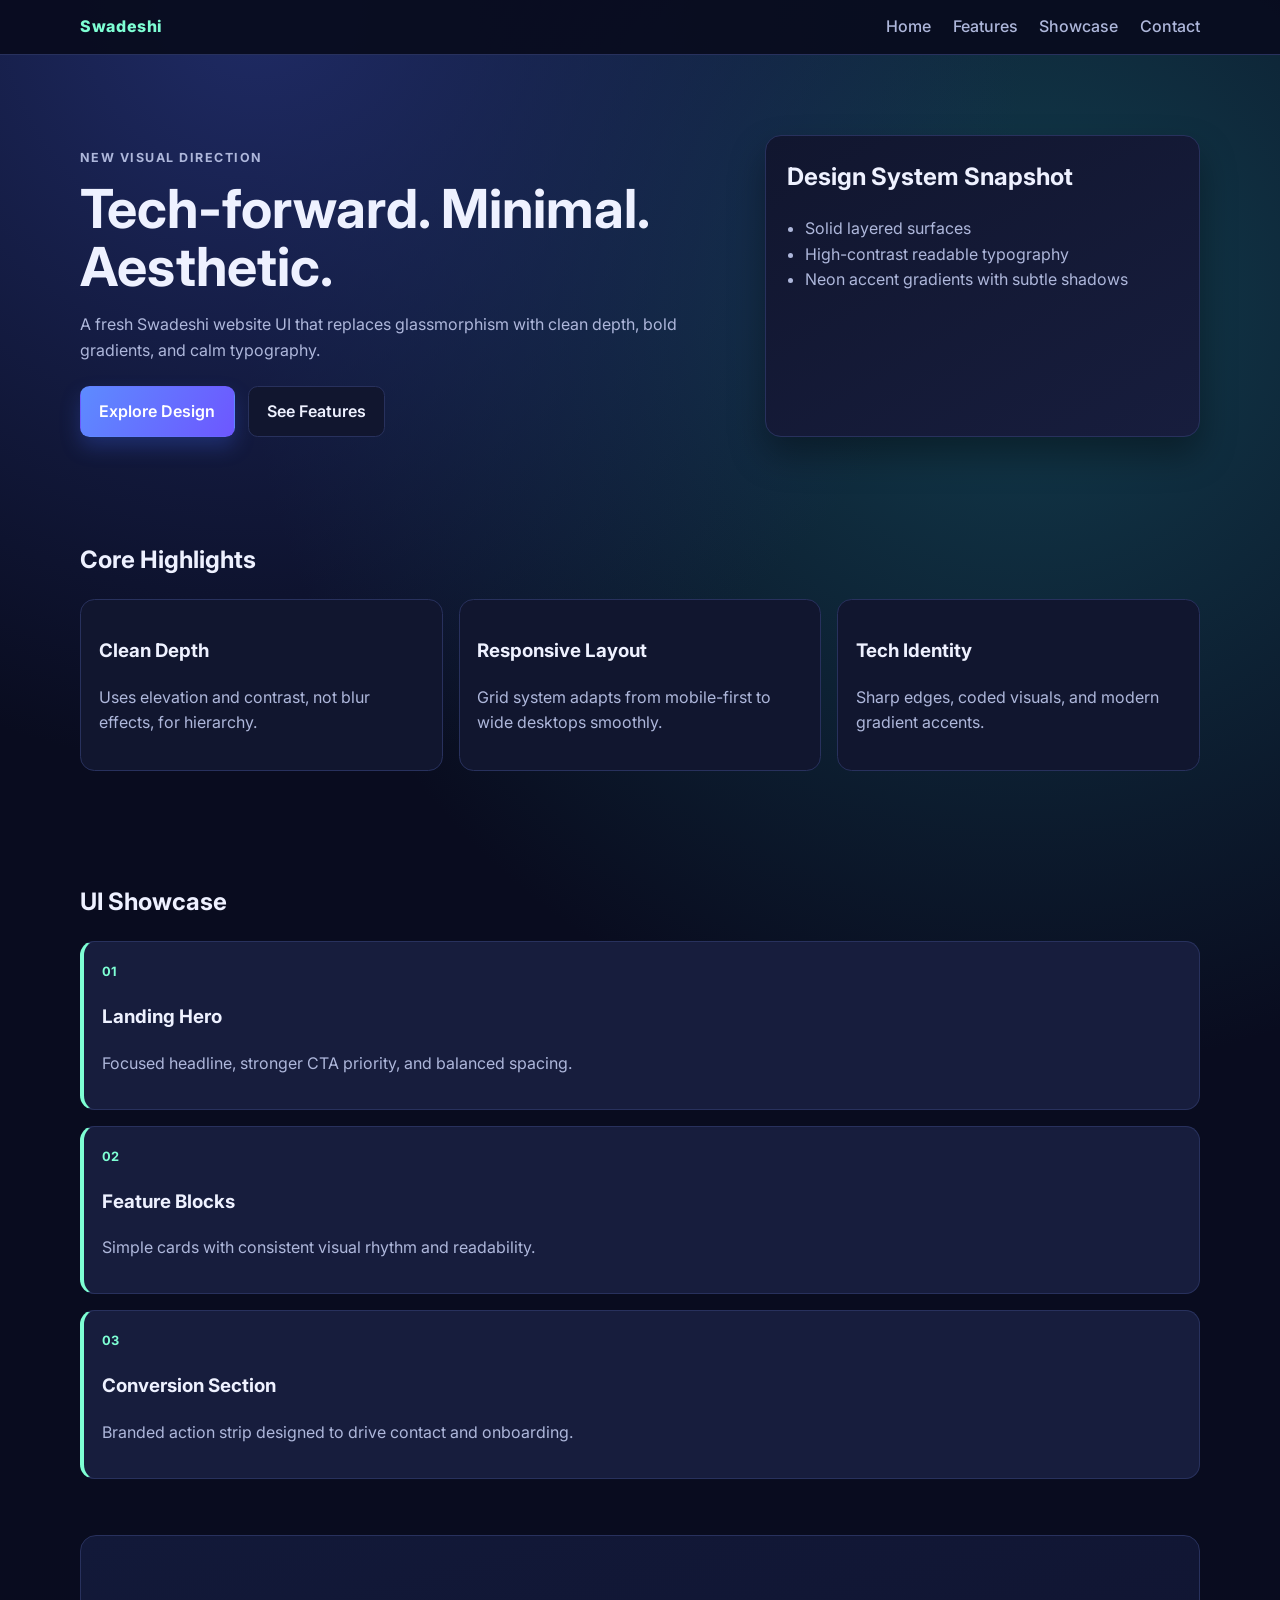
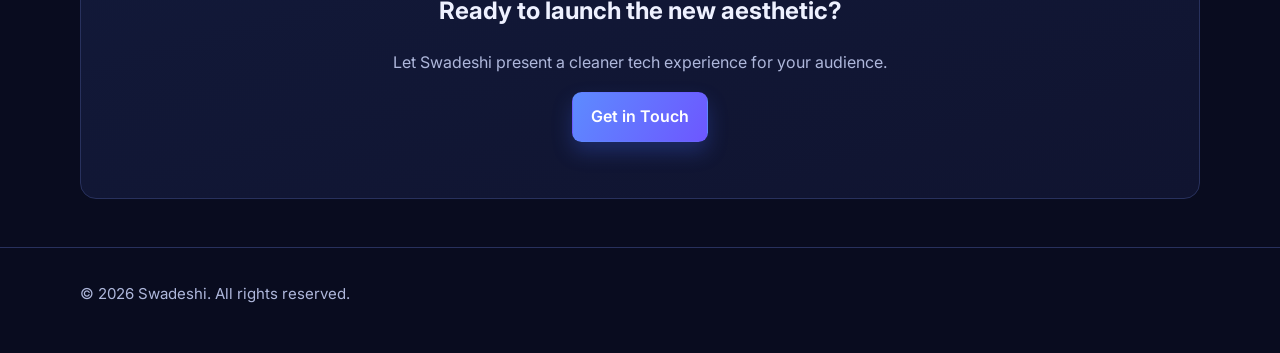
==== commit 607787f2: "Remake website with tech aesthetic UI Co-authored-by: Rachasumanth <203633847+Rachasumanth@users.nor" ====
--- a/index.html
+++ b/index.html
@@ -1,497 +1,107 @@
 <!DOCTYPE html>
 <html lang="en">
-<head>
-    <meta charset="UTF-8">
-    <meta name="viewport" content="width=device-width, initial-scale=1.0">
-    <title>Swadeshi AI Private Limited | Pioneering Accessible & Agentic AI Solutions</title>
-    <meta name="description" content="Swadeshi AI Private Limited is an AI research and development company pioneering accessible and agentic AI solutions. We democratize AI tools and create systems that solve real-world problems.">
-    <meta name="keywords" content="Swadeshi AI, artificial intelligence, agentic AI, Text2LLM, AI trading, machine learning, Hyderabad, India">
-    <meta property="og:title" content="Swadeshi AI Private Limited">
-    <meta property="og:description" content="Pioneering Accessible and Agentic AI Solutions">
-    <meta property="og:type" content="website">
-    <link rel="icon" type="image/jpeg" href="logo.JPG">
-    <link rel="preconnect" href="https://fonts.googleapis.com">
-    <link rel="preconnect" href="https://fonts.gstatic.com" crossorigin>
-    <link href="https://fonts.googleapis.com/css2?family=Inter:wght@300;400;500;600;700;800;900&family=Space+Grotesk:wght@400;500;600;700&display=swap" rel="stylesheet">
-    <link rel="stylesheet" href="styles.css">
-</head>
-<body>
-    <!-- Cursor glow effect -->
-    <div class="cursor-glow" id="cursorGlow"></div>
+  <head>
+    <meta charset="UTF-8" />
+    <meta name="viewport" content="width=device-width, initial-scale=1.0" />
+    <title>Swadeshi | Tech Aesthetic</title>
+    <link rel="preconnect" href="https://fonts.googleapis.com" />
+    <link rel="preconnect" href="https://fonts.gstatic.com" crossorigin />
+    <link
+      href="https://fonts.googleapis.com/css2?family=Inter:wght@400;500;600;700;800&display=swap"
+      rel="stylesheet"
+    />
+    <link rel="stylesheet" href="/styles.css" />
+  </head>
+  <body>
+    <header class="site-header">
+      <nav class="container nav">
+        <a class="brand" href="#home">Swadeshi</a>
+        <button class="menu-toggle" aria-label="Toggle menu">☰</button>
+        <ul class="nav-links">
+          <li><a href="#home">Home</a></li>
+          <li><a href="#features">Features</a></li>
+          <li><a href="#showcase">Showcase</a></li>
+          <li><a href="#contact">Contact</a></li>
+        </ul>
+      </nav>
+    </header>
 
-    <!-- Navigation -->
-    <nav class="navbar" id="navbar">
-        <div class="nav-container">
-            <a href="#hero" class="nav-logo" id="nav-logo">
-                <img src="logo.JPG" alt="Swadeshi AI Logo" class="nav-logo-img">
-                <span class="nav-logo-text">Swadeshi AI</span>
-            </a>
-            <button class="nav-toggle" id="navToggle" aria-label="Toggle navigation">
-                <span></span>
-                <span></span>
-                <span></span>
-            </button>
-            <ul class="nav-links" id="navLinks">
-                <li><a href="#about" class="nav-link">About</a></li>
-                <li><a href="#products" class="nav-link">Products</a></li>
-                <li><a href="#roadmap" class="nav-link">Roadmap</a></li>
-                <li><a href="#why-us" class="nav-link">Why Us</a></li>
-                <li><a href="#contact" class="nav-link nav-link-cta">Contact Us</a></li>
-            </ul>
+    <main id="home">
+      <section class="hero container">
+        <div class="hero-copy">
+          <p class="eyebrow">New Visual Direction</p>
+          <h1>Tech-forward. Minimal. Aesthetic.</h1>
+          <p>
+            A fresh Swadeshi website UI that replaces glassmorphism with clean
+            depth, bold gradients, and calm typography.
+          </p>
+          <div class="hero-actions">
+            <a class="btn btn-primary" href="#showcase">Explore Design</a>
+            <a class="btn btn-secondary" href="#features">See Features</a>
+          </div>
         </div>
-    </nav>
+        <div class="hero-panel">
+          <h2>Design System Snapshot</h2>
+          <ul>
+            <li>Solid layered surfaces</li>
+            <li>High-contrast readable typography</li>
+            <li>Neon accent gradients with subtle shadows</li>
+          </ul>
+        </div>
+      </section>
 
-    <!-- Hero Section -->
-    <section class="hero" id="hero">
-        <div class="hero-bg">
-            <div class="hero-gradient-orb hero-orb-1"></div>
-            <div class="hero-gradient-orb hero-orb-2"></div>
-            <div class="hero-gradient-orb hero-orb-3"></div>
-            <div class="hero-particles" id="heroParticles"></div>
+      <section id="features" class="container section">
+        <h2>Core Highlights</h2>
+        <div class="grid cards">
+          <article class="card">
+            <h3>Clean Depth</h3>
+            <p>Uses elevation and contrast, not blur effects, for hierarchy.</p>
+          </article>
+          <article class="card">
+            <h3>Responsive Layout</h3>
+            <p>Grid system adapts from mobile-first to wide desktops smoothly.</p>
+          </article>
+          <article class="card">
+            <h3>Tech Identity</h3>
+            <p>Sharp edges, coded visuals, and modern gradient accents.</p>
+          </article>
         </div>
-        <div class="hero-content">
-            <div class="hero-badge">
-                <span class="badge-dot"></span>
-                Pioneering AI Research & Development
-            </div>
-            <h1 class="hero-title">
-                Building the
-                <span class="hero-title-gradient">Future of AI</span>
-                Together
-            </h1>
-            <p class="hero-subtitle">
-                We democratize AI tools and create agentic AI systems that solve real-world problems. 
-                Making innovative AI platforms accessible to individuals and businesses alike.
-            </p>
-            <div class="hero-actions">
-                <a href="#products" class="btn btn-primary" id="hero-explore-btn">
-                    Explore Our Products
-                    <svg width="20" height="20" viewBox="0 0 24 24" fill="none" stroke="currentColor" stroke-width="2"><path d="M5 12h14M12 5l7 7-7 7"/></svg>
-                </a>
-                <a href="#contact" class="btn btn-secondary" id="hero-contact-btn">
-                    Get In Touch
-                </a>
-            </div>
-            <div class="hero-stats">
-                <div class="hero-stat">
-                    <span class="hero-stat-number" data-target="3">0</span>
-                    <span class="hero-stat-label">Active Products</span>
-                </div>
-                <div class="hero-stat-divider"></div>
-                <div class="hero-stat">
-                    <span class="hero-stat-number">AI-First</span>
-                    <span class="hero-stat-label">Approach</span>
-                </div>
-                <div class="hero-stat-divider"></div>
-                <div class="hero-stat">
-                    <span class="hero-stat-number">India</span>
-                    <span class="hero-stat-label">Headquartered</span>
-                </div>
-            </div>
+      </section>
+
+      <section id="showcase" class="container section showcase">
+        <h2>UI Showcase</h2>
+        <div class="showcase-box">
+          <div class="showcase-item">
+            <span>01</span>
+            <h3>Landing Hero</h3>
+            <p>Focused headline, stronger CTA priority, and balanced spacing.</p>
+          </div>
+          <div class="showcase-item">
+            <span>02</span>
+            <h3>Feature Blocks</h3>
+            <p>Simple cards with consistent visual rhythm and readability.</p>
+          </div>
+          <div class="showcase-item">
+            <span>03</span>
+            <h3>Conversion Section</h3>
+            <p>Branded action strip designed to drive contact and onboarding.</p>
+          </div>
         </div>
-        <div class="hero-scroll-indicator">
-            <div class="scroll-line"></div>
-            <span>Scroll to explore</span>
-        </div>
-    </section>
+      </section>
 
-    <!-- About Section -->
-    <section class="section about" id="about">
-        <div class="container">
-            <div class="section-header">
-                <span class="section-tag">Company Overview</span>
-                <h2 class="section-title">
-                    An AI R&D Company Inspired by the
-                    <span class="text-gradient">World's Best</span>
-                </h2>
-            </div>
-            <div class="about-grid">
-                <div class="about-card about-card-main reveal-up">
-                    <div class="about-card-icon">
-                        <svg width="32" height="32" viewBox="0 0 24 24" fill="none" stroke="currentColor" stroke-width="1.5"><circle cx="12" cy="12" r="10"/><path d="M12 6v6l4 2"/></svg>
-                    </div>
-                    <h3>Our Vision</h3>
-                    <p>To democratize AI tools and create agentic AI systems that solve real-world problems. Inspired by industry leaders like OpenAI and DeepMind, we're building technology that matters.</p>
-                </div>
-                <div class="about-card reveal-up" style="--delay: 0.1s">
-                    <div class="about-card-icon">
-                        <svg width="32" height="32" viewBox="0 0 24 24" fill="none" stroke="currentColor" stroke-width="1.5"><path d="M12 2L2 7l10 5 10-5-10-5zM2 17l10 5 10-5M2 12l10 5 10-5"/></svg>
-                    </div>
-                    <h3>Our Mission</h3>
-                    <p>To build innovative AI platforms and applications accessible to individuals and businesses alike, empowering everyone with the tools to harness AI.</p>
-                </div>
-                <div class="about-card reveal-up" style="--delay: 0.2s">
-                    <div class="about-card-icon">
-                        <svg width="32" height="32" viewBox="0 0 24 24" fill="none" stroke="currentColor" stroke-width="1.5"><path d="M13 2L3 14h9l-1 8 10-12h-9l1-8z"/></svg>
-                    </div>
-                    <h3>Our Approach</h3>
-                    <p>We combine cutting-edge AI research with practical product development, shipping real products that bring the power of AI to everyday users and enterprises.</p>
-                </div>
-            </div>
-            <div class="about-banner reveal-up">
-                <img src="banner.jpeg" alt="Swadeshi AI Banner" class="about-banner-img">
-            </div>
-        </div>
-    </section>
+      <section id="contact" class="container section cta">
+        <h2>Ready to launch the new aesthetic?</h2>
+        <p>Let Swadeshi present a cleaner tech experience for your audience.</p>
+        <a class="btn btn-primary" href="mailto:hello@swadeshi.dev">Get in Touch</a>
+      </section>
+    </main>
 
-    <!-- Products Section -->
-    <section class="section products" id="products">
-        <div class="container">
-            <div class="section-header">
-                <span class="section-tag">Our Products</span>
-                <h2 class="section-title">
-                    What We're
-                    <span class="text-gradient">Building</span>
-                </h2>
-                <p class="section-subtitle">From consumer apps to enterprise AI platforms, our product portfolio spans the full spectrum of AI-powered solutions.</p>
-            </div>
-
-            <div class="products-grid">
-                <!-- Find My File -->
-                <div class="product-card product-card-featured reveal-up">
-                    <div class="product-card-badge">Shipped</div>
-                    <div class="product-card-header">
-                        <div class="product-icon product-icon-file">
-                            <svg width="36" height="36" viewBox="0 0 24 24" fill="none" stroke="currentColor" stroke-width="1.5"><path d="M14 2H6a2 2 0 0 0-2 2v16a2 2 0 0 0 2 2h12a2 2 0 0 0 2-2V8z"/><polyline points="14 2 14 8 20 8"/><line x1="16" y1="13" x2="8" y2="13"/><line x1="16" y1="17" x2="8" y2="17"/><polyline points="10 9 9 9 8 9"/></svg>
-                        </div>
-                        <h3>Find My File</h3>
-                    </div>
-                    <p>Our first Android app that enables users to locate lost files using simple natural language prompts. Search photos, videos, audios, and all files in seconds — fast, private, and completely offline.</p>
-                    <div class="product-features">
-                        <span class="product-feature">AI-Powered Search</span>
-                        <span class="product-feature">100% Offline</span>
-                        <span class="product-feature">Privacy-First</span>
-                    </div>
-                    <a href="https://play.google.com/store/apps/details?id=tech.strawberrystudios.findmyfile&pcampaignid=web_share" target="_blank" rel="noopener" class="product-link" id="findmyfile-link">
-                        <svg width="20" height="20" viewBox="0 0 24 24" fill="currentColor"><path d="M3,20.5V3.5C3,2.91 3.34,2.39 3.84,2.15L13.69,12L3.84,21.85C3.34,21.61 3,21.09 3,20.5M16.81,15.12L6.05,21.34L14.54,12.85L16.81,15.12M20.16,10.81C20.5,11.08 20.75,11.5 20.75,12C20.75,12.5 20.53,12.9 20.18,13.18L17.89,14.5L15.39,12L17.89,9.5L20.16,10.81M6.05,2.66L16.81,8.88L14.54,11.15L6.05,2.66Z"/></svg>
-                        View on Google Play
-                        <svg width="16" height="16" viewBox="0 0 24 24" fill="none" stroke="currentColor" stroke-width="2"><path d="M7 17L17 7M17 7H7M17 7v10"/></svg>
-                    </a>
-                </div>
-
-                <!-- Text2LLM IDE -->
-                <div class="product-card reveal-up" style="--delay: 0.1s">
-                    <div class="product-card-badge product-badge-dev">In Development</div>
-                    <div class="product-card-header">
-                        <div class="product-icon product-icon-ide">
-                            <svg width="36" height="36" viewBox="0 0 24 24" fill="none" stroke="currentColor" stroke-width="1.5"><polyline points="16 18 22 12 16 6"/><polyline points="8 6 2 12 8 18"/></svg>
-                        </div>
-                        <h3>Text2LLM IDE</h3>
-                    </div>
-                    <p>A virtual AI lab enabling users to build, experiment, and deploy LLM tools easily. Empowering non-experts to create AI-powered applications with intuitive tools.</p>
-                    <div class="product-features">
-                        <span class="product-feature">Prompt Editor</span>
-                        <span class="product-feature">Model Integration</span>
-                        <span class="product-feature">Experiment Dashboard</span>
-                    </div>
-                    <div class="product-progress">
-                        <div class="progress-label">
-                            <span>Development Progress</span>
-                            <span>50%</span>
-                        </div>
-                        <div class="progress-bar">
-                            <div class="progress-fill" style="--progress: 50%"></div>
-                        </div>
-                    </div>
-                </div>
-
-                <!-- AI Trading System -->
-                <div class="product-card reveal-up" style="--delay: 0.2s">
-                    <div class="product-card-badge product-badge-live">Live</div>
-                    <div class="product-card-header">
-                        <div class="product-icon product-icon-trading">
-                            <svg width="36" height="36" viewBox="0 0 24 24" fill="none" stroke="currentColor" stroke-width="1.5"><polyline points="22 12 18 12 15 21 9 3 6 12 2 12"/></svg>
-                        </div>
-                        <h3>AI Trading System</h3>
-                    </div>
-                    <p>Our agentic AI trading system targets Polymarket prediction markets and cryptocurrency exchanges. Paper trading phase successfully completed, with real trading now live.</p>
-                    <div class="product-features">
-                        <span class="product-feature">Agentic AI</span>
-                        <span class="product-feature">Crypto Markets</span>
-                        <span class="product-feature">Prediction Markets</span>
-                    </div>
-                </div>
-            </div>
-        </div>
-    </section>
-
-    <!-- Future Vision Section -->
-    <section class="section vision" id="vision">
-        <div class="vision-bg">
-            <div class="vision-gradient-orb vision-orb-1"></div>
-            <div class="vision-gradient-orb vision-orb-2"></div>
-        </div>
-        <div class="container">
-            <div class="vision-content reveal-up">
-                <span class="section-tag section-tag-light">Future Vision</span>
-                <h2 class="vision-title">AI-Driven<br><span class="text-gradient-cyan">Hedge Fund</span></h2>
-                <p class="vision-text">If AI trading proves successful, we will launch a hedge fund where agentic AI trades customer capital. Our profit-sharing model ensures customers receive returns while the company takes a percentage to reinvest in R&D and expand our AI product portfolio.</p>
-                <div class="vision-features">
-                    <div class="vision-feature">
-                        <div class="vision-feature-icon">
-                            <svg width="24" height="24" viewBox="0 0 24 24" fill="none" stroke="currentColor" stroke-width="1.5"><path d="M12 22s8-4 8-10V5l-8-3-8 3v7c0 6 8 10 8 10z"/></svg>
-                        </div>
-                        <span>Profit-Sharing Model</span>
-                    </div>
-                    <div class="vision-feature">
-                        <div class="vision-feature-icon">
-                            <svg width="24" height="24" viewBox="0 0 24 24" fill="none" stroke="currentColor" stroke-width="1.5"><circle cx="12" cy="12" r="10"/><path d="M16 8l-4 4-4-4"/><path d="M16 16l-4-4-4 4"/></svg>
-                        </div>
-                        <span>Scalable AI Trading</span>
-                    </div>
-                    <div class="vision-feature">
-                        <div class="vision-feature-icon">
-                            <svg width="24" height="24" viewBox="0 0 24 24" fill="none" stroke="currentColor" stroke-width="1.5"><path d="M21 16V8a2 2 0 0 0-1-1.73l-7-4a2 2 0 0 0-2 0l-7 4A2 2 0 0 0 3 8v8a2 2 0 0 0 1 1.73l7 4a2 2 0 0 0 2 0l7-4A2 2 0 0 0 21 16z"/></svg>
-                        </div>
-                        <span>R&D Reinvestment</span>
-                    </div>
-                </div>
-            </div>
-        </div>
-    </section>
-
-    <!-- Roadmap Section -->
-    <section class="section roadmap" id="roadmap">
-        <div class="container">
-            <div class="section-header">
-                <span class="section-tag">Roadmap</span>
-                <h2 class="section-title">
-                    Our Path
-                    <span class="text-gradient">Forward</span>
-                </h2>
-            </div>
-            <div class="timeline">
-                <div class="timeline-item reveal-left">
-                    <div class="timeline-marker timeline-marker-done">
-                        <svg width="16" height="16" viewBox="0 0 24 24" fill="none" stroke="currentColor" stroke-width="3"><polyline points="20 6 9 17 4 12"/></svg>
-                    </div>
-                    <div class="timeline-content">
-                        <span class="timeline-date">Completed</span>
-                        <h3>Find My File Launch</h3>
-                        <p>Successfully shipped our first Android app to Google Play Store — demonstrating our capability in building practical, AI-powered consumer applications.</p>
-                    </div>
-                </div>
-                <div class="timeline-item reveal-right">
-                    <div class="timeline-marker timeline-marker-active">
-                        <div class="timeline-pulse"></div>
-                    </div>
-                    <div class="timeline-content">
-                        <span class="timeline-date">This Week</span>
-                        <h3>Real AI Trading Operations</h3>
-                        <p>Commencing live AI trading operations after successful paper trading phase across crypto and prediction markets.</p>
-                    </div>
-                </div>
-                <div class="timeline-item reveal-left">
-                    <div class="timeline-marker">
-                        <span class="timeline-number">Q1</span>
-                    </div>
-                    <div class="timeline-content">
-                        <span class="timeline-date">Q1 Target</span>
-                        <h3>$1,000 Profit Milestone</h3>
-                        <p>Achieve the first significant profit milestone from AI trading operations to validate the system's effectiveness.</p>
-                    </div>
-                </div>
-                <div class="timeline-item reveal-right">
-                    <div class="timeline-marker">
-                        <span class="timeline-number">Apr</span>
-                    </div>
-                    <div class="timeline-content">
-                        <span class="timeline-date">Q2 2026</span>
-                        <h3>Text2LLM IDE Public Launch</h3>
-                        <p>Release the public version of our virtual AI lab — making LLM development accessible to everyone.</p>
-                    </div>
-                </div>
-                <div class="timeline-item reveal-left">
-                    <div class="timeline-marker">
-                        <span class="timeline-number">H2</span>
-                    </div>
-                    <div class="timeline-content">
-                        <span class="timeline-date">H2 2026</span>
-                        <h3>AI Hedge Fund Launch</h3>
-                        <p>Launch the AI-driven hedge fund with profit-sharing model, pending successful trading validation.</p>
-                    </div>
-                </div>
-                <div class="timeline-item reveal-right">
-                    <div class="timeline-marker timeline-marker-future">
-                        <svg width="16" height="16" viewBox="0 0 24 24" fill="none" stroke="currentColor" stroke-width="2"><circle cx="12" cy="12" r="10"/><path d="M12 8v8M8 12h8"/></svg>
-                    </div>
-                    <div class="timeline-content">
-                        <span class="timeline-date">Ongoing</span>
-                        <h3>Expand AI Ecosystem</h3>
-                        <p>Develop new AI projects funded by hedge fund profits, continuously expanding our product portfolio.</p>
-                    </div>
-                </div>
-            </div>
-        </div>
-    </section>
-
-    <!-- Why Us Section -->
-    <section class="section why-us" id="why-us">
-        <div class="container">
-            <div class="section-header">
-                <span class="section-tag">Why Swadeshi AI</span>
-                <h2 class="section-title">
-                    What Sets Us
-                    <span class="text-gradient">Apart</span>
-                </h2>
-            </div>
-            <div class="why-grid">
-                <div class="why-card reveal-up">
-                    <div class="why-card-number">01</div>
-                    <h3>Proven Track Record</h3>
-                    <p>Experienced AI team that has already shipped products to market, demonstrating execution capability alongside research expertise.</p>
-                </div>
-                <div class="why-card reveal-up" style="--delay: 0.1s">
-                    <div class="why-card-number">02</div>
-                    <h3>Dual Innovation Model</h3>
-                    <p>Unique combination of accessible AI tools for consumers and agentic AI trading systems for revenue generation.</p>
-                </div>
-                <div class="why-card reveal-up" style="--delay: 0.2s">
-                    <div class="why-card-number">03</div>
-                    <h3>Early Mover Advantage</h3>
-                    <p>Pioneering AI-driven hedge funds with an innovative profit-sharing model that benefits both investors and the company.</p>
-                </div>
-                <div class="why-card reveal-up" style="--delay: 0.3s">
-                    <div class="why-card-number">04</div>
-                    <h3>R&D Commitment</h3>
-                    <p>Commitment to reinvesting profits into innovative AI research, ensuring continuous advancement and new product development.</p>
-                </div>
-            </div>
-        </div>
-    </section>
-
-    <!-- Contact Section -->
-    <section class="section contact" id="contact">
-        <div class="container">
-            <div class="contact-wrapper">
-                <div class="contact-info reveal-up">
-                    <span class="section-tag">Get In Touch</span>
-                    <h2 class="contact-title">Let's Build the Future of AI <span class="text-gradient">Together</span></h2>
-                    <p class="contact-text">Whether you're interested in our products, investment opportunities, or partnership proposals, we'd love to hear from you.</p>
-                    
-                    <div class="contact-details">
-                        <a href="tel:+919912842731" class="contact-item" id="contact-phone">
-                            <div class="contact-item-icon">
-                                <svg width="22" height="22" viewBox="0 0 24 24" fill="none" stroke="currentColor" stroke-width="1.5"><path d="M22 16.92v3a2 2 0 0 1-2.18 2 19.79 19.79 0 0 1-8.63-3.07 19.5 19.5 0 0 1-6-6 19.79 19.79 0 0 1-3.07-8.67A2 2 0 0 1 4.11 2h3a2 2 0 0 1 2 1.72 12.84 12.84 0 0 0 .7 2.81 2 2 0 0 1-.45 2.11L8.09 9.91a16 16 0 0 0 6 6l1.27-1.27a2 2 0 0 1 2.11-.45 12.84 12.84 0 0 0 2.81.7A2 2 0 0 1 22 16.92z"/></svg>
-                            </div>
-                            <div class="contact-item-content">
-                                <span class="contact-item-label">Phone</span>
-                                <span class="contact-item-value">+91 9912842731</span>
-                            </div>
-                        </a>
-                        <a href="mailto:info@swadeshi.dev" class="contact-item" id="contact-email">
-                            <div class="contact-item-icon">
-                                <svg width="22" height="22" viewBox="0 0 24 24" fill="none" stroke="currentColor" stroke-width="1.5"><path d="M4 4h16c1.1 0 2 .9 2 2v12c0 1.1-.9 2-2 2H4c-1.1 0-2-.9-2-2V6c0-1.1.9-2 2-2z"/><polyline points="22,6 12,13 2,6"/></svg>
-                            </div>
-                            <div class="contact-item-content">
-                                <span class="contact-item-label">Email</span>
-                                <span class="contact-item-value">info@swadeshi.dev</span>
-                            </div>
-                        </a>
-                        <div class="contact-item" id="contact-location">
-                            <div class="contact-item-icon">
-                                <svg width="22" height="22" viewBox="0 0 24 24" fill="none" stroke="currentColor" stroke-width="1.5"><path d="M21 10c0 7-9 13-9 13s-9-6-9-13a9 9 0 0 1 18 0z"/><circle cx="12" cy="10" r="3"/></svg>
-                            </div>
-                            <div class="contact-item-content">
-                                <span class="contact-item-label">Headquarters</span>
-                                <span class="contact-item-value">Hyderabad, Telangana, India</span>
-                            </div>
-                        </div>
-                        <div class="contact-item" id="contact-cin">
-                            <div class="contact-item-icon">
-                                <svg width="22" height="22" viewBox="0 0 24 24" fill="none" stroke="currentColor" stroke-width="1.5"><rect x="3" y="3" width="18" height="18" rx="2"/><path d="M9 3v18M3 9h18"/></svg>
-                            </div>
-                            <div class="contact-item-content">
-                                <span class="contact-item-label">CIN</span>
-                                <span class="contact-item-value" style="font-size: 0.8rem;">U62099TS2026PTC212584</span>
-                            </div>
-                        </div>
-                    </div>
-                </div>
-                <div class="contact-form-wrapper reveal-up" style="--delay: 0.15s">
-                    <form class="contact-form" id="contactForm" action="https://api.web3forms.com/submit" method="POST">
-                        <!-- Web3Forms Access Key - Get yours free at https://web3forms.com -->
-                        <input type="hidden" name="access_key" value="YOUR_ACCESS_KEY_HERE">
-                        <input type="hidden" name="from_name" value="Swadeshi AI Website">
-                        <!-- Honeypot spam protection -->
-                        <input type="checkbox" name="botcheck" class="hidden" style="display:none">
-                        <div class="form-group">
-                            <label for="name">Full Name</label>
-                            <input type="text" id="name" name="name" placeholder="Your name" required>
-                        </div>
-                        <div class="form-group">
-                            <label for="email">Email Address</label>
-                            <input type="email" id="email" name="email" placeholder="you@company.com" required>
-                        </div>
-                        <div class="form-group">
-                            <label for="subject">Subject</label>
-                            <select id="subject" name="subject" required>
-                                <option value="" disabled selected>Select a topic</option>
-                                <option value="partnership">Partnership Inquiry</option>
-                                <option value="investment">Investment Opportunity</option>
-                                <option value="products">Product Questions</option>
-                                <option value="careers">Careers</option>
-                                <option value="other">Other</option>
-                            </select>
-                        </div>
-                        <div class="form-group">
-                            <label for="message">Message</label>
-                            <textarea id="message" name="message" rows="4" placeholder="Tell us about your inquiry..." required></textarea>
-                        </div>
-                        <button type="submit" class="btn btn-primary btn-full" id="submit-btn">
-                            Send Message
-                            <svg width="20" height="20" viewBox="0 0 24 24" fill="none" stroke="currentColor" stroke-width="2"><line x1="22" y1="2" x2="11" y2="13"/><polygon points="22 2 15 22 11 13 2 9 22 2"/></svg>
-                        </button>
-                    </form>
-                </div>
-            </div>
-        </div>
-    </section>
-
-    <!-- Footer -->
-    <footer class="footer">
-        <div class="container">
-            <div class="footer-top">
-                <div class="footer-brand">
-                    <div class="footer-logo">
-                        <img src="logo.JPG" alt="Swadeshi AI" class="footer-logo-img">
-                        <span>Swadeshi AI</span>
-                    </div>
-                    <p class="footer-tagline">Pioneering Accessible and Agentic AI Solutions</p>
-                </div>
-                <div class="footer-links-group">
-                    <h4>Company</h4>
-                    <ul>
-                        <li><a href="#about">About Us</a></li>
-                        <li><a href="#products">Products</a></li>
-                        <li><a href="#roadmap">Roadmap</a></li>
-                        <li><a href="#why-us">Why Us</a></li>
-                    </ul>
-                </div>
-                <div class="footer-links-group">
-                    <h4>Products</h4>
-                    <ul>
-                        <li><a href="https://play.google.com/store/apps/details?id=tech.strawberrystudios.findmyfile" target="_blank" rel="noopener">Find My File</a></li>
-                        <li><a href="#products">Text2LLM IDE</a></li>
-                        <li><a href="#products">AI Trading</a></li>
-                    </ul>
-                </div>
-                <div class="footer-links-group">
-                    <h4>Contact</h4>
-                    <ul>
-                        <li><a href="tel:+919912842731">+91 9912842731</a></li>
-                        <li><a href="mailto:info@swadeshi.dev">info@swadeshi.dev</a></li>
-                        <li>Hyderabad, India</li>
-                    </ul>
-                </div>
-            </div>
-            <div class="footer-bottom">
-                <p>&copy; 2026 Swadeshi AI Private Limited. All rights reserved.</p>
-                <p class="footer-cin">CIN: U62099TS2026PTC212584</p>
-            </div>
-        </div>
+    <footer class="site-footer">
+      <div class="container footer-inner">
+        <p>© <span id="year"></span> Swadeshi. All rights reserved.</p>
+      </div>
     </footer>
 
-    <script src="script.js"></script>
-</body>
+    <script src="/script.js"></script>
+  </body>
 </html>
--- a/styles.css
+++ b/styles.css
@@ -1,1728 +1,251 @@
-/* ============================================
-   SWADESHI AI - Design System & Styles
-   ============================================ */
-
-/* --- CSS Custom Properties --- */
 :root {
-    /* Primary Colors */
-    --cyan-400: #22d3ee;
-    --cyan-500: #06b6d4;
-    --cyan-600: #00a3c4;
-    --cyan-glow: rgba(6, 182, 212, 0.4);
-
-    /* Accent Colors */
-    --purple-400: #c084fc;
-    --purple-500: #a855f7;
-    --purple-600: #9333ea;
-    --blue-500: #3b82f6;
-    --blue-600: #2563eb;
-
-    /* Neutral Colors */
-    --gray-50: #fafafa;
-    --gray-100: #f4f4f5;
-    --gray-200: #e4e4e7;
-    --gray-300: #d4d4d8;
-    --gray-400: #a1a1aa;
-    --gray-500: #71717a;
-    --gray-600: #52525b;
-    --gray-700: #3f3f46;
-    --gray-800: #27272a;
-    --gray-900: #18181b;
-    --gray-950: #09090b;
-
-    /* Mint (from brand) */
-    --mint-100: #e8f5e9;
-    --mint-200: #c8e6c9;
-
-    /* Background */
-    --bg-primary: #050505;
-    --bg-secondary: #0a0a0a;
-    --bg-card: rgba(255, 255, 255, 0.03);
-    --bg-card-hover: rgba(255, 255, 255, 0.06);
-    --bg-glass: rgba(255, 255, 255, 0.05);
-
-    /* Text */
-    --text-primary: #fafafa;
-    --text-secondary: #a1a1aa;
-    --text-tertiary: #71717a;
-
-    /* Borders */
-    --border-subtle: rgba(255, 255, 255, 0.06);
-    --border-hover: rgba(255, 255, 255, 0.12);
-
-    /* Gradients */
-    --gradient-primary: linear-gradient(135deg, var(--cyan-400), var(--purple-500));
-    --gradient-hero: linear-gradient(135deg, var(--cyan-500), var(--blue-600), var(--purple-600));
-    --gradient-cyan: linear-gradient(135deg, var(--cyan-400), var(--cyan-600));
-
-    /* Effects */
-    --shadow-glow: 0 0 40px rgba(6, 182, 212, 0.15);
-    --shadow-card: 0 4px 24px rgba(0, 0, 0, 0.4);
-    --shadow-card-hover: 0 8px 48px rgba(0, 0, 0, 0.6);
-
-    /* Layout */
-    --max-width: 1200px;
-    --nav-height: 72px;
-
-    /* Animation */
-    --ease-out-expo: cubic-bezier(0.16, 1, 0.3, 1);
-    --ease-out-quart: cubic-bezier(0.25, 1, 0.5, 1);
-    --duration-fast: 200ms;
-    --duration-normal: 400ms;
-    --duration-slow: 800ms;
-}
-
-/* --- Reset & Base --- */
-*, *::before, *::after {
-    margin: 0;
-    padding: 0;
-    box-sizing: border-box;
-}
-
-html {
-    scroll-behavior: smooth;
-    scroll-padding-top: var(--nav-height);
-    overflow-x: hidden;
+  --bg: #090c1f;
+  --surface: #11162f;
+  --surface-2: #171d3d;
+  --text: #eef1ff;
+  --muted: #aeb7db;
+  --primary: #5d8bff;
+  --accent: #7effd4;
+  --border: #28315d;
+}
+
+* {
+  box-sizing: border-box;
 }
 
 body {
-    font-family: 'Inter', -apple-system, BlinkMacSystemFont, sans-serif;
-    background: var(--bg-primary);
-    color: var(--text-primary);
-    line-height: 1.6;
-    overflow-x: hidden;
-    -webkit-font-smoothing: antialiased;
-    -moz-osx-font-smoothing: grayscale;
+  margin: 0;
+  font-family: "Inter", sans-serif;
+  background:
+    radial-gradient(circle at 20% 0%, #1f2b65 0%, transparent 35%),
+    radial-gradient(circle at 80% 15%, #123c4d 0%, transparent 40%),
+    var(--bg);
+  color: var(--text);
+  line-height: 1.6;
 }
 
 a {
-    color: inherit;
-    text-decoration: none;
-}
-
-img {
-    max-width: 100%;
-    height: auto;
+  color: inherit;
+  text-decoration: none;
+}
+
+.container {
+  width: min(1120px, 92%);
+  margin: 0 auto;
+}
+
+.site-header {
+  position: sticky;
+  top: 0;
+  z-index: 20;
+  background: rgba(9, 12, 31, 0.95);
+  border-bottom: 1px solid var(--border);
+}
+
+.nav {
+  display: flex;
+  align-items: center;
+  justify-content: space-between;
+  padding: 0.9rem 0;
+}
+
+.brand {
+  font-weight: 800;
+  letter-spacing: 0.04em;
+  color: var(--accent);
+}
+
+.menu-toggle {
+  display: none;
+  background: none;
+  color: var(--text);
+  border: 1px solid var(--border);
+  padding: 0.4rem 0.6rem;
+  border-radius: 0.45rem;
+}
+
+.nav-links {
+  list-style: none;
+  display: flex;
+  gap: 1.35rem;
+  margin: 0;
+  padding: 0;
+}
+
+.nav-links a {
+  color: var(--muted);
+  font-weight: 500;
+}
+
+.nav-links a:hover {
+  color: var(--text);
+}
+
+.hero {
+  padding: 5rem 0 3rem;
+  display: grid;
+  gap: 2rem;
+  grid-template-columns: 1.2fr 0.8fr;
+}
+
+.eyebrow {
+  text-transform: uppercase;
+  letter-spacing: 0.12em;
+  color: var(--accent);
+  font-size: 0.78rem;
+  font-weight: 700;
+}
+
+.hero h1 {
+  font-size: clamp(2rem, 4.2vw, 3.6rem);
+  line-height: 1.08;
+  margin: 0.4rem 0 1rem;
+}
+
+.hero-copy p {
+  color: var(--muted);
+  max-width: 62ch;
+}
+
+.hero-actions {
+  display: flex;
+  flex-wrap: wrap;
+  gap: 0.8rem;
+  margin-top: 1.4rem;
+}
+
+.btn {
+  display: inline-block;
+  padding: 0.72rem 1.15rem;
+  border-radius: 0.6rem;
+  font-weight: 600;
+  border: 1px solid transparent;
+}
+
+.btn-primary {
+  background: linear-gradient(120deg, var(--primary), #6d57ff);
+  color: #fff;
+  box-shadow: 0 10px 20px rgba(68, 109, 255, 0.25);
+}
+
+.btn-secondary {
+  border-color: var(--border);
+  color: var(--text);
+  background: var(--surface);
+}
+
+.hero-panel {
+  background: linear-gradient(150deg, var(--surface), var(--surface-2));
+  border: 1px solid var(--border);
+  border-radius: 1rem;
+  padding: 1.35rem;
+  box-shadow: 0 18px 35px rgba(0, 0, 0, 0.35);
+}
+
+.hero-panel h2 {
+  margin-top: 0;
+}
+
+.hero-panel ul {
+  margin: 0;
+  padding-left: 1.1rem;
+  color: var(--muted);
+}
+
+.section {
+  padding: 3.5rem 0;
+}
+
+.section h2 {
+  margin-top: 0;
+}
+
+.grid.cards {
+  display: grid;
+  gap: 1rem;
+  grid-template-columns: repeat(3, minmax(0, 1fr));
+}
+
+.card {
+  background: var(--surface);
+  border: 1px solid var(--border);
+  border-radius: 0.9rem;
+  padding: 1.1rem;
+}
+
+.card p {
+  color: var(--muted);
+}
+
+.showcase-box {
+  display: grid;
+  gap: 1rem;
+}
+
+.showcase-item {
+  background: var(--surface-2);
+  border: 1px solid var(--border);
+  border-left: 4px solid var(--accent);
+  border-radius: 0.9rem;
+  padding: 1rem 1.1rem;
+}
+
+.showcase-item span {
+  font-size: 0.8rem;
+  font-weight: 700;
+  color: var(--accent);
+}
+
+.showcase-item p,
+.cta p {
+  color: var(--muted);
+}
+
+.cta {
+  text-align: center;
+  background: linear-gradient(165deg, #121939, #101430);
+  border: 1px solid var(--border);
+  border-radius: 1rem;
+  margin-bottom: 3rem;
+}
+
+.site-footer {
+  border-top: 1px solid var(--border);
+  padding: 1.2rem 0 2rem;
+}
+
+.footer-inner {
+  color: var(--muted);
+  font-size: 0.94rem;
+}
+
+@media (max-width: 850px) {
+  .hero {
+    grid-template-columns: 1fr;
+  }
+
+  .grid.cards {
+    grid-template-columns: 1fr;
+  }
+
+  .menu-toggle {
     display: block;
-}
-
-ul {
-    list-style: none;
-}
-
-/* --- Cursor Glow --- */
-.cursor-glow {
-    position: fixed;
-    width: 500px;
-    height: 500px;
-    pointer-events: none;
-    background: radial-gradient(circle, rgba(6, 182, 212, 0.06) 0%, transparent 60%);
-    border-radius: 50%;
-    transform: translate(-50%, -50%);
-    z-index: 9999;
-    transition: opacity 0.3s;
-    opacity: 0;
-}
-
-body:hover .cursor-glow {
-    opacity: 1;
-}
-
-/* --- Layout --- */
-.container {
-    max-width: var(--max-width);
-    margin: 0 auto;
-    padding: 0 24px;
-}
-
-.section {
-    padding: 120px 0;
-    position: relative;
-}
-
-/* --- Section Headers --- */
-.section-header {
-    text-align: center;
-    margin-bottom: 72px;
-}
-
-.section-tag {
-    display: inline-block;
-    padding: 6px 16px;
-    border-radius: 100px;
-    border: 1px solid var(--border-subtle);
-    background: var(--bg-glass);
-    color: var(--cyan-400);
-    font-size: 0.8125rem;
-    font-weight: 500;
-    letter-spacing: 0.08em;
-    text-transform: uppercase;
-    margin-bottom: 20px;
-    backdrop-filter: blur(10px);
-}
-
-.section-tag-light {
-    border-color: rgba(255, 255, 255, 0.15);
-    color: var(--cyan-400);
-}
-
-.section-title {
-    font-family: 'Space Grotesk', sans-serif;
-    font-size: clamp(2rem, 4vw, 3rem);
-    font-weight: 700;
-    line-height: 1.15;
-    letter-spacing: -0.02em;
-    color: var(--text-primary);
-}
-
-.section-subtitle {
-    max-width: 600px;
-    margin: 16px auto 0;
-    color: var(--text-secondary);
-    font-size: 1.0625rem;
-    line-height: 1.7;
-}
-
-.text-gradient {
-    background: var(--gradient-primary);
-    -webkit-background-clip: text;
-    -webkit-text-fill-color: transparent;
-    background-clip: text;
-}
-
-.text-gradient-cyan {
-    background: var(--gradient-cyan);
-    -webkit-background-clip: text;
-    -webkit-text-fill-color: transparent;
-    background-clip: text;
-}
-
-/* --- Buttons --- */
-.btn {
-    display: inline-flex;
-    align-items: center;
-    gap: 8px;
-    padding: 14px 28px;
-    border-radius: 12px;
-    font-family: 'Inter', sans-serif;
-    font-size: 0.9375rem;
-    font-weight: 600;
-    cursor: pointer;
-    border: none;
-    transition: all var(--duration-normal) var(--ease-out-expo);
-    position: relative;
-    overflow: hidden;
-}
-
-.btn-primary {
-    background: var(--gradient-primary);
-    color: var(--bg-primary);
-    box-shadow: 0 4px 20px rgba(6, 182, 212, 0.3);
-}
-
-.btn-primary:hover {
-    box-shadow: 0 8px 32px rgba(6, 182, 212, 0.5);
-    transform: translateY(-2px);
-}
-
-.btn-secondary {
-    background: transparent;
-    color: var(--text-primary);
-    border: 1px solid var(--border-hover);
-}
-
-.btn-secondary:hover {
-    background: var(--bg-card-hover);
-    border-color: var(--cyan-400);
-    color: var(--cyan-400);
-}
-
-.btn-full {
-    width: 100%;
-    justify-content: center;
-}
-
-/* ============================================
-   NAVBAR
-   ============================================ */
-.navbar {
-    position: fixed;
-    top: 0;
-    left: 0;
-    right: 0;
-    height: var(--nav-height);
-    z-index: 1000;
-    transition: all var(--duration-normal) var(--ease-out-expo);
-    background: transparent;
-}
-
-.navbar.scrolled {
-    background: rgba(5, 5, 5, 0.85);
-    backdrop-filter: blur(20px) saturate(180%);
-    border-bottom: 1px solid var(--border-subtle);
-}
-
-.nav-container {
-    max-width: var(--max-width);
-    margin: 0 auto;
-    padding: 0 24px;
-    height: 100%;
+  }
+
+  .nav-links {
+    display: none;
+    position: absolute;
+    top: 100%;
+    right: 4%;
+    width: min(240px, 92vw);
+    flex-direction: column;
+    padding: 0.8rem;
+    border: 1px solid var(--border);
+    background: var(--surface);
+    border-radius: 0.7rem;
+  }
+
+  .nav-links.open {
     display: flex;
-    align-items: center;
-    justify-content: space-between;
-}
-
-.nav-logo {
-    display: flex;
-    align-items: center;
-    gap: 10px;
-    z-index: 1001;
-}
-
-.nav-logo-img {
-    width: 36px;
-    height: 36px;
-    border-radius: 8px;
-    object-fit: cover;
-}
-
-.nav-logo-text {
-    font-family: 'Space Grotesk', sans-serif;
-    font-size: 1.25rem;
-    font-weight: 700;
-    letter-spacing: -0.02em;
-}
-
-.nav-links {
-    display: flex;
-    align-items: center;
-    gap: 8px;
-}
-
-.nav-link {
-    padding: 8px 16px;
-    border-radius: 8px;
-    font-size: 0.875rem;
-    font-weight: 500;
-    color: var(--text-secondary);
-    transition: all var(--duration-fast);
-}
-
-.nav-link:hover {
-    color: var(--text-primary);
-    background: var(--bg-card-hover);
-}
-
-.nav-link-cta {
-    background: var(--gradient-primary);
-    color: var(--bg-primary) !important;
-    font-weight: 600;
-    padding: 8px 20px;
-}
-
-.nav-link-cta:hover {
-    box-shadow: 0 4px 16px rgba(6, 182, 212, 0.4);
-    background: var(--gradient-primary) !important;
-}
-
-/* Mobile Nav Toggle */
-.nav-toggle {
-    display: none;
-    flex-direction: column;
-    gap: 5px;
-    background: none;
-    border: none;
-    cursor: pointer;
-    padding: 8px;
-    z-index: 1001;
-}
-
-.nav-toggle span {
-    width: 24px;
-    height: 2px;
-    background: var(--text-primary);
-    border-radius: 2px;
-    transition: all var(--duration-normal) var(--ease-out-expo);
-}
-
-.nav-toggle.active span:nth-child(1) {
-    transform: rotate(45deg) translate(5px, 5px);
-}
-
-.nav-toggle.active span:nth-child(2) {
-    opacity: 0;
-}
-
-.nav-toggle.active span:nth-child(3) {
-    transform: rotate(-45deg) translate(5px, -5px);
-}
-
-/* ============================================
-   HERO
-   ============================================ */
-.hero {
-    min-height: 100vh;
-    display: flex;
-    align-items: center;
-    justify-content: center;
-    position: relative;
-    overflow: hidden;
-    padding: 120px 24px 80px;
-}
-
-.hero-bg {
-    position: absolute;
-    inset: 0;
-    overflow: hidden;
-}
-
-.hero-gradient-orb {
-    position: absolute;
-    border-radius: 50%;
-    filter: blur(100px);
-    opacity: 0.5;
-    animation: orbFloat 20s ease-in-out infinite alternate;
-}
-
-.hero-orb-1 {
-    width: 600px;
-    height: 600px;
-    background: var(--purple-600);
-    top: -20%;
-    right: -10%;
-    animation-delay: 0s;
-}
-
-.hero-orb-2 {
-    width: 500px;
-    height: 500px;
-    background: var(--blue-600);
-    bottom: -15%;
-    left: -10%;
-    animation-delay: -7s;
-}
-
-.hero-orb-3 {
-    width: 300px;
-    height: 300px;
-    background: var(--cyan-500);
-    top: 40%;
-    left: 50%;
-    opacity: 0.3;
-    animation-delay: -14s;
-}
-
-@keyframes orbFloat {
-    0% { transform: translate(0, 0) scale(1); }
-    33% { transform: translate(30px, -40px) scale(1.05); }
-    66% { transform: translate(-20px, 20px) scale(0.95); }
-    100% { transform: translate(10px, -10px) scale(1.02); }
-}
-
-.hero-particles {
-    position: absolute;
-    inset: 0;
-}
-
-.hero-particle {
-    position: absolute;
-    width: 2px;
-    height: 2px;
-    background: rgba(255, 255, 255, 0.3);
-    border-radius: 50%;
-    animation: particleFloat 15s linear infinite;
-}
-
-@keyframes particleFloat {
-    0% { transform: translateY(100vh) scale(0); opacity: 0; }
-    10% { opacity: 1; }
-    90% { opacity: 1; }
-    100% { transform: translateY(-10vh) scale(1); opacity: 0; }
-}
-
-.hero-content {
-    position: relative;
-    z-index: 2;
-    text-align: center;
-    max-width: 800px;
-    margin: 0 auto;
-}
-
-.hero-badge {
-    display: inline-flex;
-    align-items: center;
-    gap: 8px;
-    padding: 8px 20px;
-    border-radius: 100px;
-    background: rgba(6, 182, 212, 0.08);
-    border: 1px solid rgba(6, 182, 212, 0.2);
-    color: var(--cyan-400);
-    font-size: 0.8125rem;
-    font-weight: 500;
-    letter-spacing: 0.04em;
-    margin-bottom: 28px;
-    animation: fadeInUp 0.8s var(--ease-out-expo) forwards;
-}
-
-.badge-dot {
-    width: 6px;
-    height: 6px;
-    border-radius: 50%;
-    background: var(--cyan-400);
-    animation: pulse 2s ease-in-out infinite;
-}
-
-@keyframes pulse {
-    0%, 100% { opacity: 1; box-shadow: 0 0 0 0 rgba(6, 182, 212, 0.4); }
-    50% { opacity: 0.7; box-shadow: 0 0 0 6px rgba(6, 182, 212, 0); }
-}
-
-.hero-title {
-    font-family: 'Space Grotesk', sans-serif;
-    font-size: clamp(2.5rem, 6vw, 4.5rem);
-    font-weight: 800;
-    line-height: 1.1;
-    letter-spacing: -0.03em;
-    margin-bottom: 24px;
-    animation: fadeInUp 0.8s var(--ease-out-expo) 0.1s both;
-}
-
-.hero-title-gradient {
-    background: var(--gradient-primary);
-    -webkit-background-clip: text;
-    -webkit-text-fill-color: transparent;
-    background-clip: text;
-}
-
-.hero-subtitle {
-    font-size: clamp(1rem, 1.8vw, 1.1875rem);
-    color: var(--text-secondary);
-    line-height: 1.7;
-    max-width: 600px;
-    margin: 0 auto 40px;
-    animation: fadeInUp 0.8s var(--ease-out-expo) 0.2s both;
-}
-
-.hero-actions {
-    display: flex;
-    gap: 16px;
-    justify-content: center;
-    flex-wrap: wrap;
-    margin-bottom: 60px;
-    animation: fadeInUp 0.8s var(--ease-out-expo) 0.3s both;
-}
-
-.hero-stats {
-    display: flex;
-    align-items: center;
-    justify-content: center;
-    gap: 32px;
-    animation: fadeInUp 0.8s var(--ease-out-expo) 0.4s both;
-}
-
-.hero-stat {
-    text-align: center;
-}
-
-.hero-stat-number {
-    display: block;
-    font-family: 'Space Grotesk', sans-serif;
-    font-size: 1.5rem;
-    font-weight: 700;
-    color: var(--text-primary);
-}
-
-.hero-stat-label {
-    display: block;
-    font-size: 0.8125rem;
-    color: var(--text-tertiary);
-    margin-top: 4px;
-}
-
-.hero-stat-divider {
-    width: 1px;
-    height: 32px;
-    background: var(--border-subtle);
-}
-
-.hero-scroll-indicator {
-    position: absolute;
-    bottom: 32px;
-    left: 50%;
-    transform: translateX(-50%);
-    display: flex;
-    flex-direction: column;
-    align-items: center;
-    gap: 8px;
-    animation: fadeInUp 0.8s var(--ease-out-expo) 0.6s both;
-}
-
-.scroll-line {
-    width: 1px;
-    height: 40px;
-    background: linear-gradient(to bottom, var(--cyan-400), transparent);
-    animation: scrollPulse 2s ease-in-out infinite;
-}
-
-@keyframes scrollPulse {
-    0%, 100% { opacity: 0.3; transform: scaleY(1); }
-    50% { opacity: 1; transform: scaleY(1.2); }
-}
-
-.hero-scroll-indicator span {
-    font-size: 0.6875rem;
-    color: var(--text-tertiary);
-    letter-spacing: 0.1em;
-    text-transform: uppercase;
-}
-
-@keyframes fadeInUp {
-    from { opacity: 0; transform: translateY(24px); }
-    to { opacity: 1; transform: translateY(0); }
-}
-
-/* ============================================
-   ABOUT SECTION
-   ============================================ */
-.about {
-    background: var(--bg-secondary);
-}
-
-.about-grid {
-    display: grid;
-    grid-template-columns: 1fr 1fr;
-    gap: 20px;
-    margin-bottom: 48px;
-}
-
-.about-card {
-    background: var(--bg-card);
-    border: 1px solid var(--border-subtle);
-    border-radius: 20px;
-    padding: 36px;
-    transition: all var(--duration-normal) var(--ease-out-expo);
-    position: relative;
-    overflow: hidden;
-}
-
-.about-card::before {
-    content: '';
-    position: absolute;
-    top: 0;
-    left: 0;
-    right: 0;
-    height: 1px;
-    background: linear-gradient(90deg, transparent, var(--cyan-400), transparent);
-    opacity: 0;
-    transition: opacity var(--duration-normal);
-}
-
-.about-card:hover {
-    background: var(--bg-card-hover);
-    border-color: var(--border-hover);
-    transform: translateY(-4px);
-}
-
-.about-card:hover::before {
-    opacity: 1;
-}
-
-.about-card-main {
-    grid-column: 1 / -1;
-    background: linear-gradient(135deg, rgba(6, 182, 212, 0.06), rgba(168, 85, 247, 0.04));
-}
-
-.about-card-icon {
-    width: 52px;
-    height: 52px;
-    border-radius: 14px;
-    background: rgba(6, 182, 212, 0.1);
-    border: 1px solid rgba(6, 182, 212, 0.15);
-    display: flex;
-    align-items: center;
-    justify-content: center;
-    margin-bottom: 20px;
-    color: var(--cyan-400);
-}
-
-.about-card h3 {
-    font-family: 'Space Grotesk', sans-serif;
-    font-size: 1.25rem;
-    font-weight: 700;
-    margin-bottom: 12px;
-    letter-spacing: -0.01em;
-}
-
-.about-card p {
-    color: var(--text-secondary);
-    font-size: 0.9375rem;
-    line-height: 1.7;
-}
-
-.about-banner {
-    border-radius: 20px;
-    overflow: hidden;
-    border: 1px solid var(--border-subtle);
-    position: relative;
-}
-
-.about-banner::after {
-    content: '';
-    position: absolute;
-    inset: 0;
-    background: linear-gradient(180deg, rgba(5,5,5,0.3) 0%, rgba(5,5,5,0.1) 50%, rgba(5,5,5,0.5) 100%);
-    pointer-events: none;
-}
-
-.about-banner-img {
-    width: 100%;
-    height: 240px;
-    object-fit: cover;
-    object-position: center;
-    filter: brightness(0.85) saturate(1.1);
-    transition: transform var(--duration-slow) var(--ease-out-expo);
-}
-
-.about-banner:hover .about-banner-img {
-    transform: scale(1.03);
-}
-
-/* ============================================
-   PRODUCTS SECTION
-   ============================================ */
-.products-grid {
-    display: grid;
-    grid-template-columns: repeat(3, 1fr);
-    gap: 24px;
-}
-
-.product-card {
-    background: var(--bg-card);
-    border: 1px solid var(--border-subtle);
-    border-radius: 20px;
-    padding: 36px;
-    position: relative;
-    overflow: hidden;
-    transition: all var(--duration-normal) var(--ease-out-expo);
-    display: flex;
-    flex-direction: column;
-}
-
-.product-card::after {
-    content: '';
-    position: absolute;
-    inset: 0;
-    border-radius: 20px;
-    opacity: 0;
-    transition: opacity var(--duration-normal);
-    pointer-events: none;
-}
-
-.product-card:hover {
-    border-color: var(--border-hover);
-    transform: translateY(-6px);
-    box-shadow: var(--shadow-card-hover);
-}
-
-.product-card-featured {
-    background: linear-gradient(135deg, rgba(6, 182, 212, 0.05), rgba(168, 85, 247, 0.03));
-}
-
-.product-card-badge {
-    display: inline-flex;
-    align-self: flex-start;
-    padding: 4px 12px;
-    border-radius: 100px;
-    font-size: 0.6875rem;
-    font-weight: 600;
-    letter-spacing: 0.06em;
-    text-transform: uppercase;
-    background: rgba(34, 197, 94, 0.1);
-    color: #4ade80;
-    border: 1px solid rgba(34, 197, 94, 0.2);
-    margin-bottom: 24px;
-}
-
-.product-badge-dev {
-    background: rgba(251, 191, 36, 0.1);
-    color: #fbbf24;
-    border-color: rgba(251, 191, 36, 0.2);
-}
-
-.product-badge-live {
-    background: rgba(59, 130, 246, 0.1);
-    color: #60a5fa;
-    border-color: rgba(59, 130, 246, 0.2);
-}
-
-.product-card-header {
-    display: flex;
-    align-items: center;
-    gap: 16px;
-    margin-bottom: 16px;
-}
-
-.product-icon {
-    width: 56px;
-    height: 56px;
-    border-radius: 14px;
-    display: flex;
-    align-items: center;
-    justify-content: center;
-    flex-shrink: 0;
-}
-
-.product-icon-file {
-    background: rgba(6, 182, 212, 0.1);
-    border: 1px solid rgba(6, 182, 212, 0.15);
-    color: var(--cyan-400);
-}
-
-.product-icon-ide {
-    background: rgba(168, 85, 247, 0.1);
-    border: 1px solid rgba(168, 85, 247, 0.15);
-    color: var(--purple-400);
-}
-
-.product-icon-trading {
-    background: rgba(59, 130, 246, 0.1);
-    border: 1px solid rgba(59, 130, 246, 0.15);
-    color: var(--blue-500);
-}
-
-.product-card h3 {
-    font-family: 'Space Grotesk', sans-serif;
-    font-size: 1.25rem;
-    font-weight: 700;
-    letter-spacing: -0.01em;
-}
-
-.product-card p {
-    color: var(--text-secondary);
-    font-size: 0.9375rem;
-    line-height: 1.7;
-    margin-bottom: 20px;
-    flex-grow: 1;
-}
-
-.product-features {
-    display: flex;
-    flex-wrap: wrap;
-    gap: 8px;
-    margin-bottom: 20px;
-}
-
-.product-feature {
-    padding: 4px 12px;
-    border-radius: 8px;
-    font-size: 0.75rem;
-    font-weight: 500;
-    background: var(--bg-glass);
-    border: 1px solid var(--border-subtle);
-    color: var(--text-secondary);
-}
-
-.product-link {
-    display: inline-flex;
-    align-items: center;
-    gap: 8px;
-    padding: 10px 20px;
-    border-radius: 10px;
-    background: var(--bg-glass);
-    border: 1px solid var(--border-subtle);
-    color: var(--cyan-400);
-    font-size: 0.875rem;
-    font-weight: 500;
-    transition: all var(--duration-normal) var(--ease-out-expo);
-    margin-top: auto;
-}
-
-.product-link:hover {
-    background: rgba(6, 182, 212, 0.1);
-    border-color: rgba(6, 182, 212, 0.3);
-    transform: translateX(4px);
-}
-
-.product-progress {
-    margin-top: auto;
-}
-
-.progress-label {
-    display: flex;
-    justify-content: space-between;
-    font-size: 0.75rem;
-    color: var(--text-tertiary);
-    margin-bottom: 8px;
-}
-
-.progress-bar {
-    height: 4px;
-    background: var(--bg-glass);
-    border-radius: 4px;
-    overflow: hidden;
-}
-
-.progress-fill {
-    height: 100%;
-    width: var(--progress);
-    background: var(--gradient-primary);
-    border-radius: 4px;
-    animation: progressGrow 1.5s var(--ease-out-expo) forwards;
-}
-
-@keyframes progressGrow {
-    from { width: 0; }
-}
-
-/* ============================================
-   VISION SECTION
-   ============================================ */
-.vision {
-    background: var(--bg-secondary);
-    overflow: hidden;
-    position: relative;
-}
-
-.vision-bg {
-    position: absolute;
-    inset: 0;
-    overflow: hidden;
-}
-
-.vision-gradient-orb {
-    position: absolute;
-    border-radius: 50%;
-    filter: blur(120px);
-    opacity: 0.3;
-}
-
-.vision-orb-1 {
-    width: 500px;
-    height: 500px;
-    background: var(--cyan-500);
-    top: -20%;
-    left: -10%;
-}
-
-.vision-orb-2 {
-    width: 400px;
-    height: 400px;
-    background: var(--purple-500);
-    bottom: -20%;
-    right: -10%;
-}
-
-.vision-content {
-    position: relative;
-    z-index: 2;
-    max-width: 680px;
-    margin: 0 auto;
-    text-align: center;
-}
-
-.vision-title {
-    font-family: 'Space Grotesk', sans-serif;
-    font-size: clamp(2.5rem, 5vw, 4rem);
-    font-weight: 800;
-    line-height: 1.1;
-    letter-spacing: -0.03em;
-    margin-bottom: 24px;
-}
-
-.vision-text {
-    color: var(--text-secondary);
-    font-size: 1.0625rem;
-    line-height: 1.8;
-    margin-bottom: 48px;
-}
-
-.vision-features {
-    display: flex;
-    justify-content: center;
-    gap: 32px;
-    flex-wrap: wrap;
-}
-
-.vision-feature {
-    display: flex;
-    align-items: center;
-    gap: 10px;
-    color: var(--text-secondary);
-    font-size: 0.875rem;
-    font-weight: 500;
-}
-
-.vision-feature-icon {
-    width: 40px;
-    height: 40px;
-    border-radius: 10px;
-    background: rgba(6, 182, 212, 0.1);
-    border: 1px solid rgba(6, 182, 212, 0.15);
-    display: flex;
-    align-items: center;
-    justify-content: center;
-    color: var(--cyan-400);
-}
-
-/* ============================================
-   ROADMAP / TIMELINE
-   ============================================ */
-.timeline {
-    position: relative;
-    max-width: 700px;
-    margin: 0 auto;
-}
-
-.timeline::before {
-    content: '';
-    position: absolute;
-    top: 0;
-    left: 24px;
-    width: 2px;
-    height: 100%;
-    background: linear-gradient(to bottom, var(--cyan-400), var(--purple-500), transparent);
-}
-
-.timeline-item {
-    position: relative;
-    padding-left: 72px;
-    padding-bottom: 48px;
-}
-
-.timeline-item:last-child {
-    padding-bottom: 0;
-}
-
-.timeline-marker {
-    position: absolute;
-    left: 13px;
-    top: 4px;
-    width: 24px;
-    height: 24px;
-    border-radius: 50%;
-    background: var(--bg-primary);
-    border: 2px solid var(--gray-700);
-    display: flex;
-    align-items: center;
-    justify-content: center;
-    z-index: 2;
-}
-
-.timeline-marker-done {
-    background: var(--cyan-500);
-    border-color: var(--cyan-400);
-    color: var(--bg-primary);
-}
-
-.timeline-marker-active {
-    background: var(--bg-primary);
-    border-color: var(--cyan-400);
-}
-
-.timeline-pulse {
-    width: 8px;
-    height: 8px;
-    border-radius: 50%;
-    background: var(--cyan-400);
-    animation: pulse 2s ease-in-out infinite;
-}
-
-.timeline-marker-future {
-    border-color: var(--gray-600);
-    color: var(--gray-500);
-}
-
-.timeline-number {
-    font-family: 'Space Grotesk', sans-serif;
-    font-size: 0.625rem;
-    font-weight: 700;
-    color: var(--text-tertiary);
-}
-
-.timeline-content {
-    background: var(--bg-card);
-    border: 1px solid var(--border-subtle);
-    border-radius: 16px;
-    padding: 24px;
-    transition: all var(--duration-normal) var(--ease-out-expo);
-}
-
-.timeline-content:hover {
-    border-color: var(--border-hover);
-    background: var(--bg-card-hover);
-}
-
-.timeline-date {
-    display: inline-block;
-    font-size: 0.75rem;
-    font-weight: 600;
-    color: var(--cyan-400);
-    letter-spacing: 0.06em;
-    text-transform: uppercase;
-    margin-bottom: 8px;
-}
-
-.timeline-content h3 {
-    font-family: 'Space Grotesk', sans-serif;
-    font-size: 1.125rem;
-    font-weight: 700;
-    margin-bottom: 8px;
-    letter-spacing: -0.01em;
-}
-
-.timeline-content p {
-    color: var(--text-secondary);
-    font-size: 0.875rem;
-    line-height: 1.7;
-}
-
-/* ============================================
-   WHY US SECTION
-   ============================================ */
-.why-us {
-    background: var(--bg-secondary);
-}
-
-.why-grid {
-    display: grid;
-    grid-template-columns: repeat(2, 1fr);
-    gap: 20px;
-}
-
-.why-card {
-    background: var(--bg-card);
-    border: 1px solid var(--border-subtle);
-    border-radius: 20px;
-    padding: 40px;
-    position: relative;
-    overflow: hidden;
-    transition: all var(--duration-normal) var(--ease-out-expo);
-}
-
-.why-card::before {
-    content: '';
-    position: absolute;
-    top: 0;
-    left: 0;
-    right: 0;
-    bottom: 0;
-    background: linear-gradient(135deg, rgba(6, 182, 212, 0.04), transparent);
-    opacity: 0;
-    transition: opacity var(--duration-normal);
-}
-
-.why-card:hover {
-    border-color: var(--border-hover);
-    transform: translateY(-4px);
-}
-
-.why-card:hover::before {
-    opacity: 1;
-}
-
-.why-card-number {
-    font-family: 'Space Grotesk', sans-serif;
-    font-size: 3rem;
-    font-weight: 800;
-    background: linear-gradient(135deg, rgba(6, 182, 212, 0.2), rgba(168, 85, 247, 0.1));
-    -webkit-background-clip: text;
-    -webkit-text-fill-color: transparent;
-    background-clip: text;
-    line-height: 1;
-    margin-bottom: 16px;
-    position: relative;
-}
-
-.why-card h3 {
-    font-family: 'Space Grotesk', sans-serif;
-    font-size: 1.25rem;
-    font-weight: 700;
-    margin-bottom: 12px;
-    letter-spacing: -0.01em;
-    position: relative;
-}
-
-.why-card p {
-    color: var(--text-secondary);
-    font-size: 0.9375rem;
-    line-height: 1.7;
-    position: relative;
-}
-
-/* ============================================
-   CONTACT SECTION
-   ============================================ */
-.contact-wrapper {
-    display: grid;
-    grid-template-columns: 1fr 1fr;
-    gap: 48px;
-    align-items: start;
-}
-
-.contact-title {
-    font-family: 'Space Grotesk', sans-serif;
-    font-size: clamp(1.75rem, 3vw, 2.25rem);
-    font-weight: 700;
-    line-height: 1.2;
-    letter-spacing: -0.02em;
-    margin-bottom: 16px;
-}
-
-.contact-text {
-    color: var(--text-secondary);
-    font-size: 1rem;
-    line-height: 1.7;
-    margin-bottom: 36px;
-}
-
-.contact-details {
-    display: flex;
-    flex-direction: column;
-    gap: 16px;
-}
-
-.contact-item {
-    display: flex;
-    align-items: center;
-    gap: 16px;
-    padding: 16px;
-    border-radius: 14px;
-    background: var(--bg-card);
-    border: 1px solid var(--border-subtle);
-    transition: all var(--duration-normal) var(--ease-out-expo);
-}
-
-.contact-item:hover {
-    border-color: var(--border-hover);
-    background: var(--bg-card-hover);
-}
-
-a.contact-item:hover {
-    border-color: rgba(6, 182, 212, 0.3);
-}
-
-.contact-item-icon {
-    width: 44px;
-    height: 44px;
-    border-radius: 12px;
-    background: rgba(6, 182, 212, 0.1);
-    border: 1px solid rgba(6, 182, 212, 0.12);
-    display: flex;
-    align-items: center;
-    justify-content: center;
-    color: var(--cyan-400);
-    flex-shrink: 0;
-}
-
-.contact-item-label {
-    display: block;
-    font-size: 0.75rem;
-    color: var(--text-tertiary);
-    font-weight: 500;
-    letter-spacing: 0.04em;
-    text-transform: uppercase;
-}
-
-.contact-item-value {
-    display: block;
-    font-size: 0.9375rem;
-    font-weight: 500;
-    color: var(--text-primary);
-    margin-top: 2px;
-}
-
-/* Contact Form */
-.contact-form-wrapper {
-    background: var(--bg-card);
-    border: 1px solid var(--border-subtle);
-    border-radius: 20px;
-    padding: 36px;
-}
-
-.contact-form {
-    display: flex;
-    flex-direction: column;
-    gap: 20px;
-}
-
-.form-group label {
-    display: block;
-    font-size: 0.8125rem;
-    font-weight: 500;
-    color: var(--text-secondary);
-    margin-bottom: 6px;
-}
-
-.form-group input,
-.form-group select,
-.form-group textarea {
-    width: 100%;
-    padding: 12px 16px;
-    background: var(--bg-primary);
-    border: 1px solid var(--border-subtle);
-    border-radius: 10px;
-    color: var(--text-primary);
-    font-family: 'Inter', sans-serif;
-    font-size: 0.9375rem;
-    transition: all var(--duration-fast);
-    outline: none;
-}
-
-.form-group input::placeholder,
-.form-group textarea::placeholder {
-    color: var(--text-tertiary);
-}
-
-.form-group select {
-    cursor: pointer;
-    appearance: none;
-    background-image: url("data:image/svg+xml,%3Csvg width='12' height='12' viewBox='0 0 24 24' fill='none' stroke='%2371717a' stroke-width='2' xmlns='http://www.w3.org/2000/svg'%3E%3Cpath d='M6 9l6 6 6-6'/%3E%3C/svg%3E");
-    background-repeat: no-repeat;
-    background-position: right 16px center;
-    padding-right: 40px;
-}
-
-.form-group select option {
-    background: var(--bg-primary);
-    color: var(--text-primary);
-}
-
-.form-group input:focus,
-.form-group select:focus,
-.form-group textarea:focus {
-    border-color: var(--cyan-400);
-    box-shadow: 0 0 0 3px rgba(6, 182, 212, 0.1);
-}
-
-.form-group textarea {
-    resize: vertical;
-    min-height: 100px;
-}
-
-/* ============================================
-   FOOTER
-   ============================================ */
-.footer {
-    border-top: 1px solid var(--border-subtle);
-    background: var(--bg-primary);
-    padding: 64px 0 32px;
-}
-
-.footer-top {
-    display: grid;
-    grid-template-columns: 1.5fr 1fr 1fr 1fr;
-    gap: 48px;
-    margin-bottom: 48px;
-}
-
-.footer-logo {
-    display: flex;
-    align-items: center;
-    gap: 10px;
-    margin-bottom: 12px;
-}
-
-.footer-logo-img {
-    width: 32px;
-    height: 32px;
-    border-radius: 8px;
-    object-fit: cover;
-}
-
-.footer-logo span {
-    font-family: 'Space Grotesk', sans-serif;
-    font-size: 1.125rem;
-    font-weight: 700;
-}
-
-.footer-tagline {
-    color: var(--text-tertiary);
-    font-size: 0.875rem;
-    line-height: 1.6;
-}
-
-.footer-links-group h4 {
-    font-family: 'Space Grotesk', sans-serif;
-    font-size: 0.875rem;
-    font-weight: 600;
-    color: var(--text-primary);
-    margin-bottom: 16px;
-    letter-spacing: 0.02em;
-}
-
-.footer-links-group ul li {
-    margin-bottom: 10px;
-}
-
-.footer-links-group ul li a,
-.footer-links-group ul li {
-    font-size: 0.875rem;
-    color: var(--text-tertiary);
-    transition: color var(--duration-fast);
-}
-
-.footer-links-group ul li a:hover {
-    color: var(--cyan-400);
-}
-
-.footer-bottom {
-    border-top: 1px solid var(--border-subtle);
-    padding-top: 24px;
-    display: flex;
-    justify-content: space-between;
-    align-items: center;
-    flex-wrap: wrap;
-    gap: 12px;
-}
-
-.footer-bottom p {
-    font-size: 0.8125rem;
-    color: var(--text-tertiary);
-}
-
-.footer-cin {
-    font-size: 0.75rem !important;
-    font-family: 'Space Grotesk', monospace;
-    letter-spacing: 0.02em;
-}
-
-/* ============================================
-   REVEAL ANIMATIONS
-   ============================================ */
-.reveal-up,
-.reveal-left,
-.reveal-right {
-    opacity: 0;
-    transition: all var(--duration-slow) var(--ease-out-expo);
-    transition-delay: var(--delay, 0s);
-}
-
-.reveal-up {
-    transform: translateY(40px);
-}
-
-.reveal-left {
-    transform: translateX(-40px);
-}
-
-.reveal-right {
-    transform: translateX(40px);
-}
-
-.reveal-up.revealed,
-.reveal-left.revealed,
-.reveal-right.revealed {
-    opacity: 1;
-    transform: translate(0, 0);
-}
-
-/* ============================================
-   RESPONSIVE DESIGN
-   ============================================ */
-@media (max-width: 1024px) {
-    .products-grid {
-        grid-template-columns: 1fr 1fr;
-    }
-
-    .product-card:first-child {
-        grid-column: 1 / -1;
-    }
-
-    .footer-top {
-        grid-template-columns: 1fr 1fr;
-        gap: 36px;
-    }
-
-    .contact-wrapper {
-        gap: 36px;
-    }
-
-    .why-grid {
-        gap: 16px;
-    }
-
-    .why-card {
-        padding: 32px;
-    }
-}
-
-@media (max-width: 768px) {
-    .section {
-        padding: 80px 0;
-    }
-
-    .section-header {
-        margin-bottom: 48px;
-    }
-
-    /* Nav Mobile */
-    .nav-toggle {
-        display: flex;
-    }
-
-    .nav-links {
-        position: fixed;
-        top: 0;
-        left: 0;
-        right: 0;
-        bottom: 0;
-        width: 100vw;
-        height: 100vh;
-        height: 100dvh;
-        background: rgba(5, 5, 5, 0.98);
-        backdrop-filter: blur(24px);
-        -webkit-backdrop-filter: blur(24px);
-        flex-direction: column;
-        justify-content: center;
-        align-items: center;
-        gap: 8px;
-        padding: 24px;
-        opacity: 0;
-        visibility: hidden;
-        pointer-events: none;
-        transition: all var(--duration-normal) var(--ease-out-expo);
-        z-index: 999;
-    }
-
-    .nav-links.active {
-        opacity: 1;
-        visibility: visible;
-        pointer-events: all;
-    }
-
-    .nav-link {
-        font-size: 1.25rem;
-        padding: 16px;
-        width: 100%;
-        text-align: center;
-    }
-
-    .nav-link-cta {
-        margin-top: 16px;
-    }
-
-    /* Hero */
-    .hero {
-        padding: 100px 20px 60px;
-    }
-
-    .hero-stats {
-        flex-direction: column;
-        gap: 16px;
-    }
-
-    .hero-stat-divider {
-        width: 32px;
-        height: 1px;
-    }
-
-    /* About */
-    .about-grid {
-        grid-template-columns: 1fr;
-    }
-
-    /* Products */
-    .products-grid {
-        grid-template-columns: 1fr;
-    }
-
-    .product-card:first-child {
-        grid-column: auto;
-    }
-
-    /* Contact */
-    .contact-wrapper {
-        grid-template-columns: 1fr;
-        gap: 32px;
-    }
-
-    /* Why Grid */
-    .why-grid {
-        grid-template-columns: 1fr;
-    }
-
-    /* Footer */
-    .footer-top {
-        grid-template-columns: 1fr;
-        gap: 32px;
-    }
-
-    .footer-bottom {
-        flex-direction: column;
-        text-align: center;
-    }
-
-    /* Timeline */
-    .timeline::before {
-        left: 12px;
-    }
-
-    .timeline-item {
-        padding-left: 48px;
-    }
-
-    .timeline-marker {
-        left: 1px;
-    }
-}
-
-@media (max-width: 480px) {
-    .section {
-        padding: 60px 0;
-    }
-
-    .section-header {
-        margin-bottom: 36px;
-    }
-
-    .section-title {
-        font-size: 1.6rem;
-    }
-
-    .hero {
-        padding: 90px 16px 50px;
-        min-height: 100svh;
-    }
-
-    .hero-title {
-        font-size: 2rem;
-    }
-
-    .hero-subtitle {
-        font-size: 0.9rem;
-    }
-
-    .hero-actions {
-        flex-direction: column;
-        align-items: stretch;
-    }
-
-    .btn {
-        width: 100%;
-        justify-content: center;
-        padding: 12px 20px;
-        font-size: 0.875rem;
-    }
-
-    .hero-badge {
-        font-size: 0.7rem;
-        padding: 6px 14px;
-    }
-
-    .hero-stats {
-        gap: 12px;
-    }
-
-    .hero-stat-number {
-        font-size: 1.2rem;
-    }
-
-    .hero-scroll-indicator {
-        display: none;
-    }
-
-    .about-card {
-        padding: 24px;
-    }
-
-    .about-banner-img {
-        height: 160px;
-    }
-
-    .product-card {
-        padding: 24px;
-    }
-
-    .contact-form-wrapper {
-        padding: 20px;
-    }
-
-    .contact-title {
-        font-size: 1.5rem;
-    }
-
-    .why-card {
-        padding: 24px;
-    }
-
-    .why-card-number {
-        font-size: 2rem;
-    }
-
-    .vision-title {
-        font-size: 2rem;
-    }
-
-    .vision-text {
-        font-size: 0.9375rem;
-    }
-
-    .vision-features {
-        flex-direction: column;
-        align-items: center;
-    }
-
-    .timeline-content {
-        padding: 18px;
-    }
-
-    .timeline-content h3 {
-        font-size: 1rem;
-    }
-
-    .timeline-content p {
-        font-size: 0.8125rem;
-    }
-
-    .footer {
-        padding: 48px 0 24px;
-    }
-
-    .container {
-        padding: 0 16px;
-    }
-}
-
-@media (max-width: 360px) {
-    .hero-title {
-        font-size: 1.75rem;
-    }
-
-    .hero-badge {
-        font-size: 0.65rem;
-    }
-
-    .section-title {
-        font-size: 1.4rem;
-    }
-
-    .contact-item-value {
-        font-size: 0.8125rem;
-    }
-}
-
-/* ============================================
-   SCROLLBAR
-   ============================================ */
-::-webkit-scrollbar {
-    width: 6px;
-}
-
-::-webkit-scrollbar-track {
-    background: var(--bg-primary);
-}
-
-::-webkit-scrollbar-thumb {
-    background: var(--gray-700);
-    border-radius: 3px;
-}
-
-::-webkit-scrollbar-thumb:hover {
-    background: var(--gray-600);
-}
-
-/* --- Selection --- */
-::selection {
-    background: rgba(6, 182, 212, 0.3);
-    color: var(--text-primary);
-}
+  }
+}
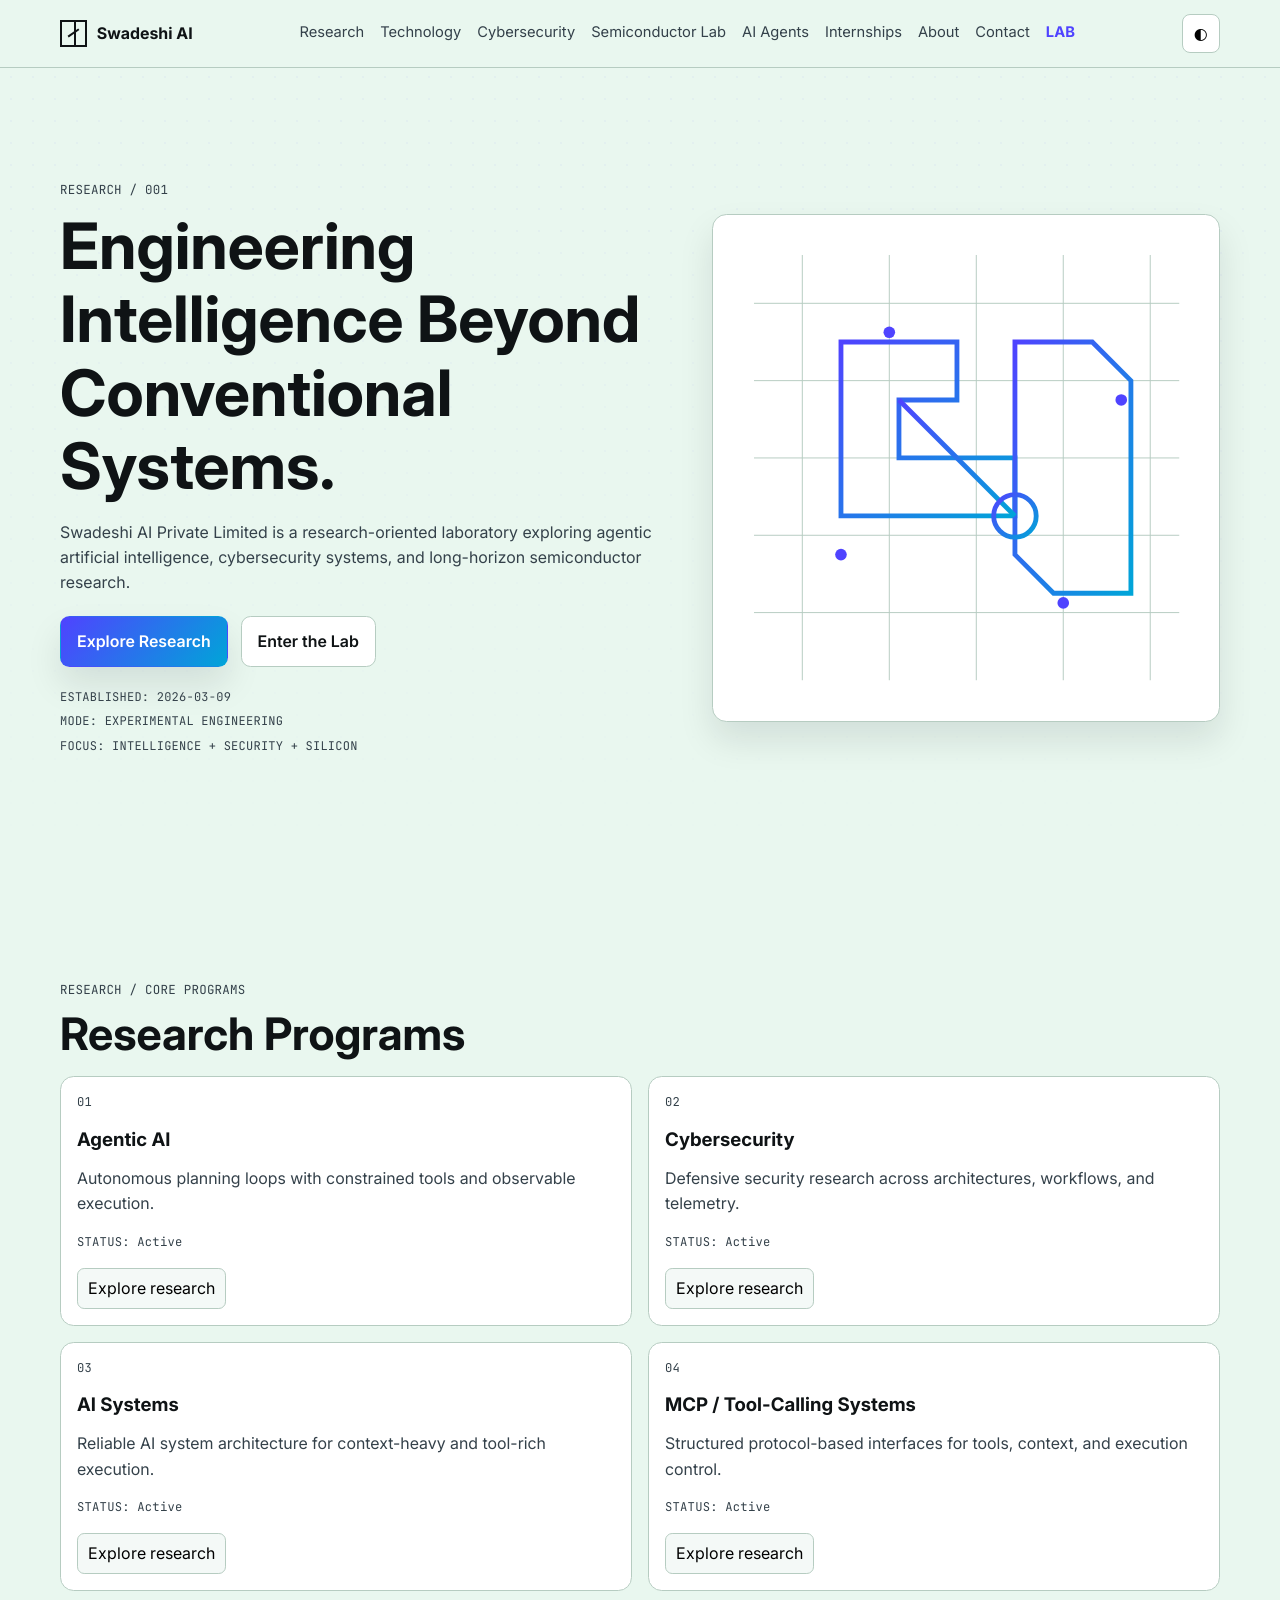
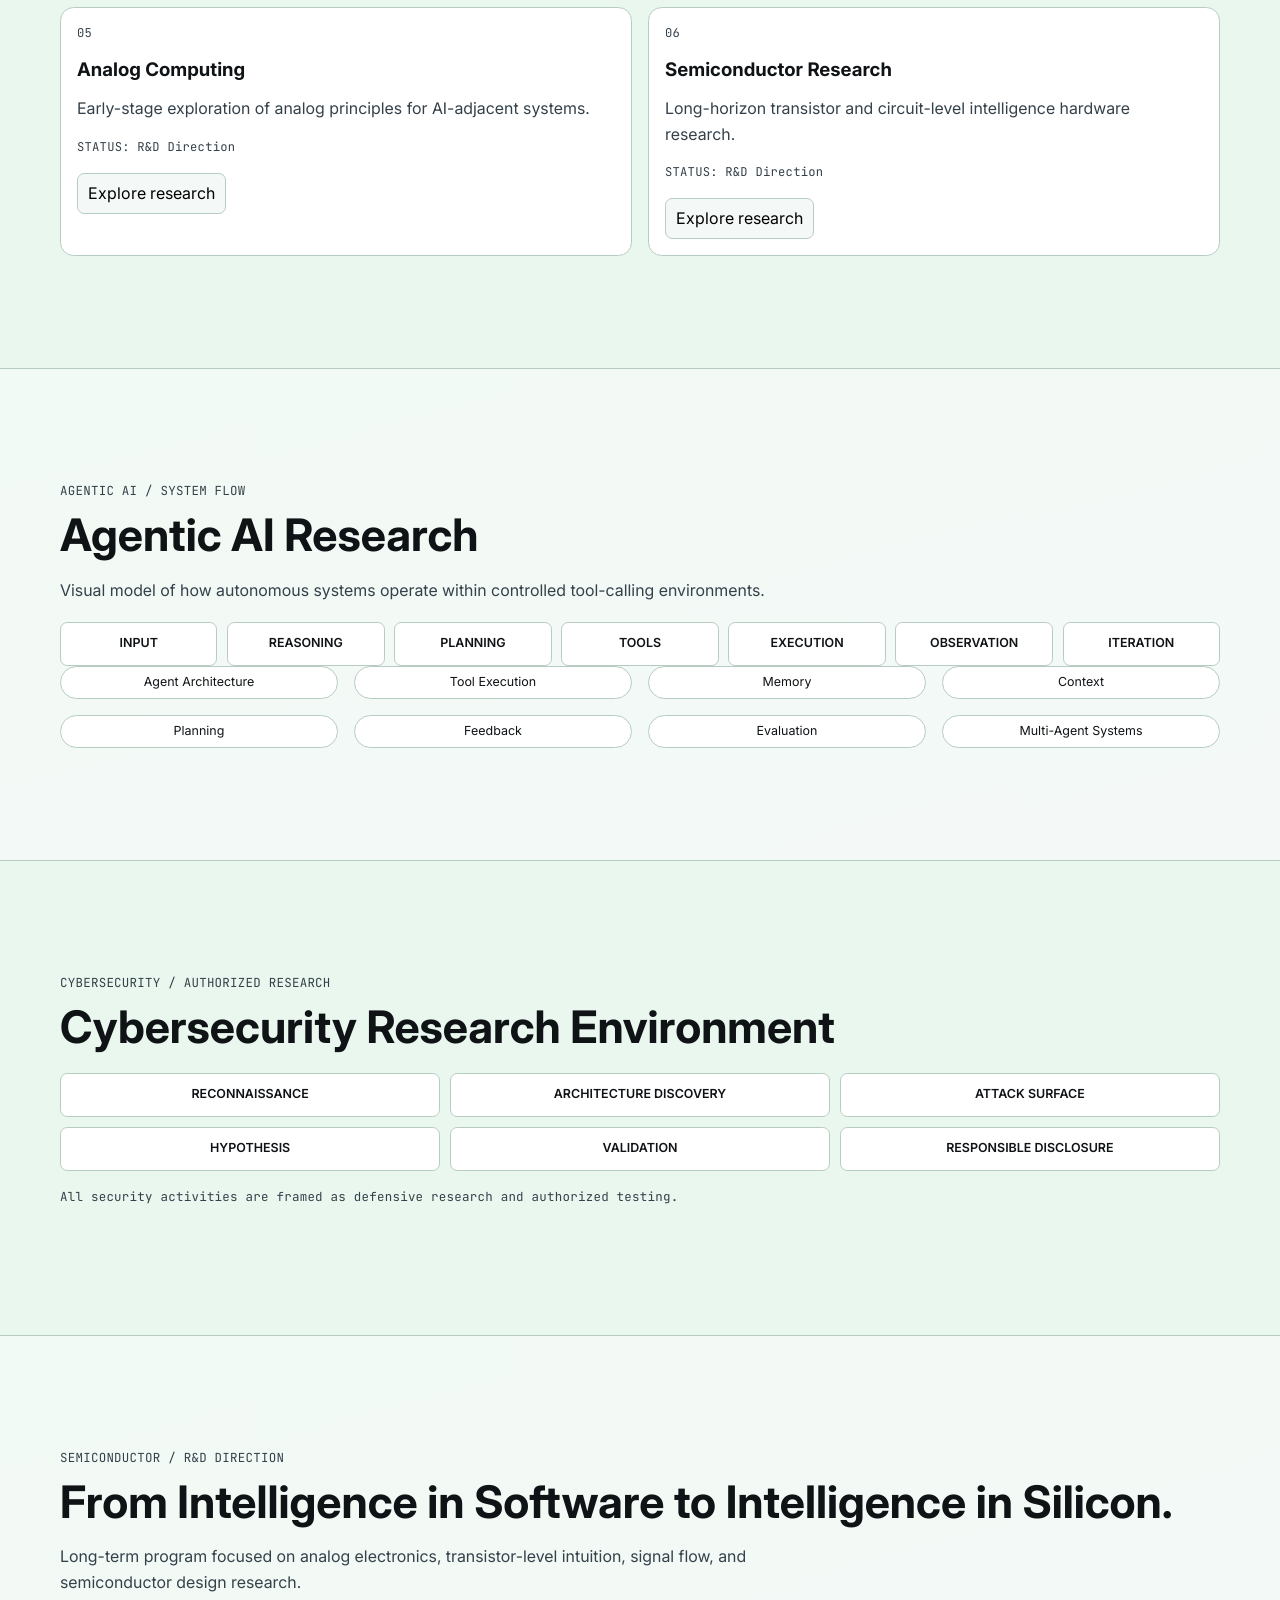
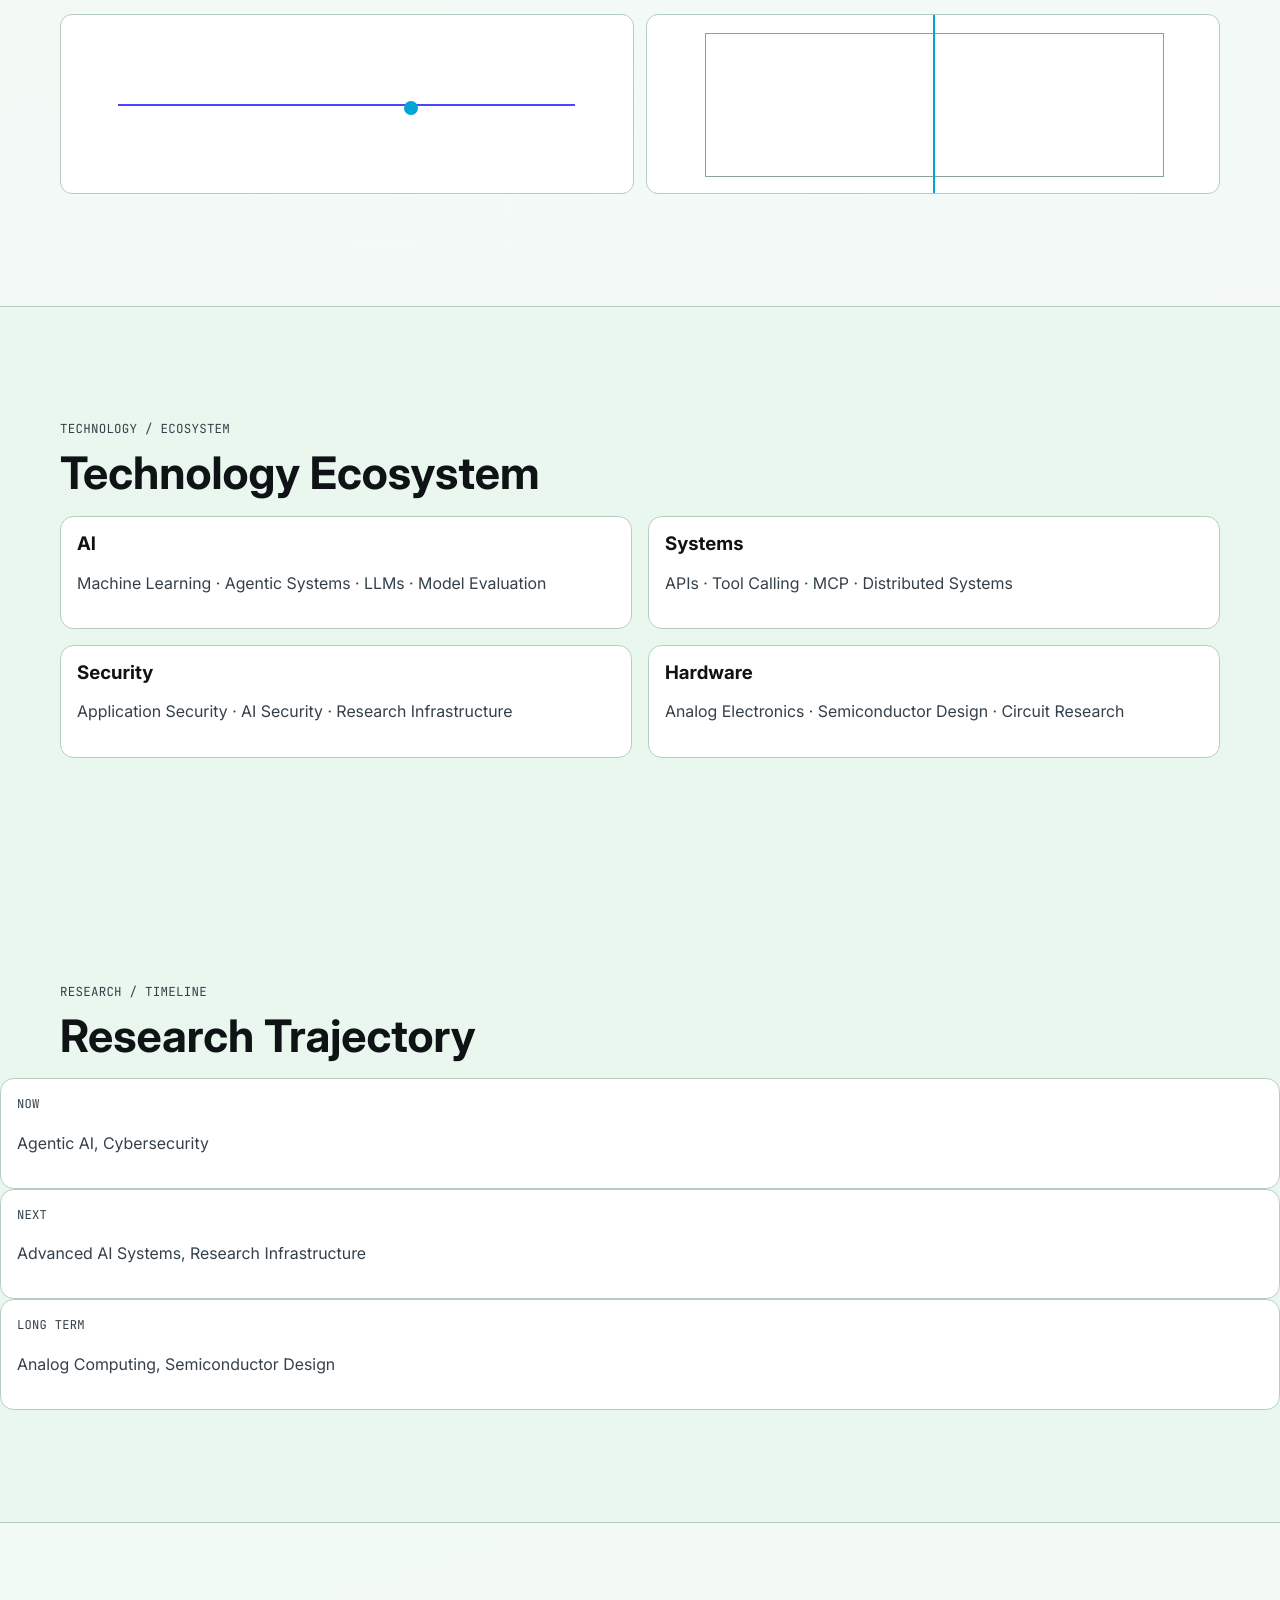
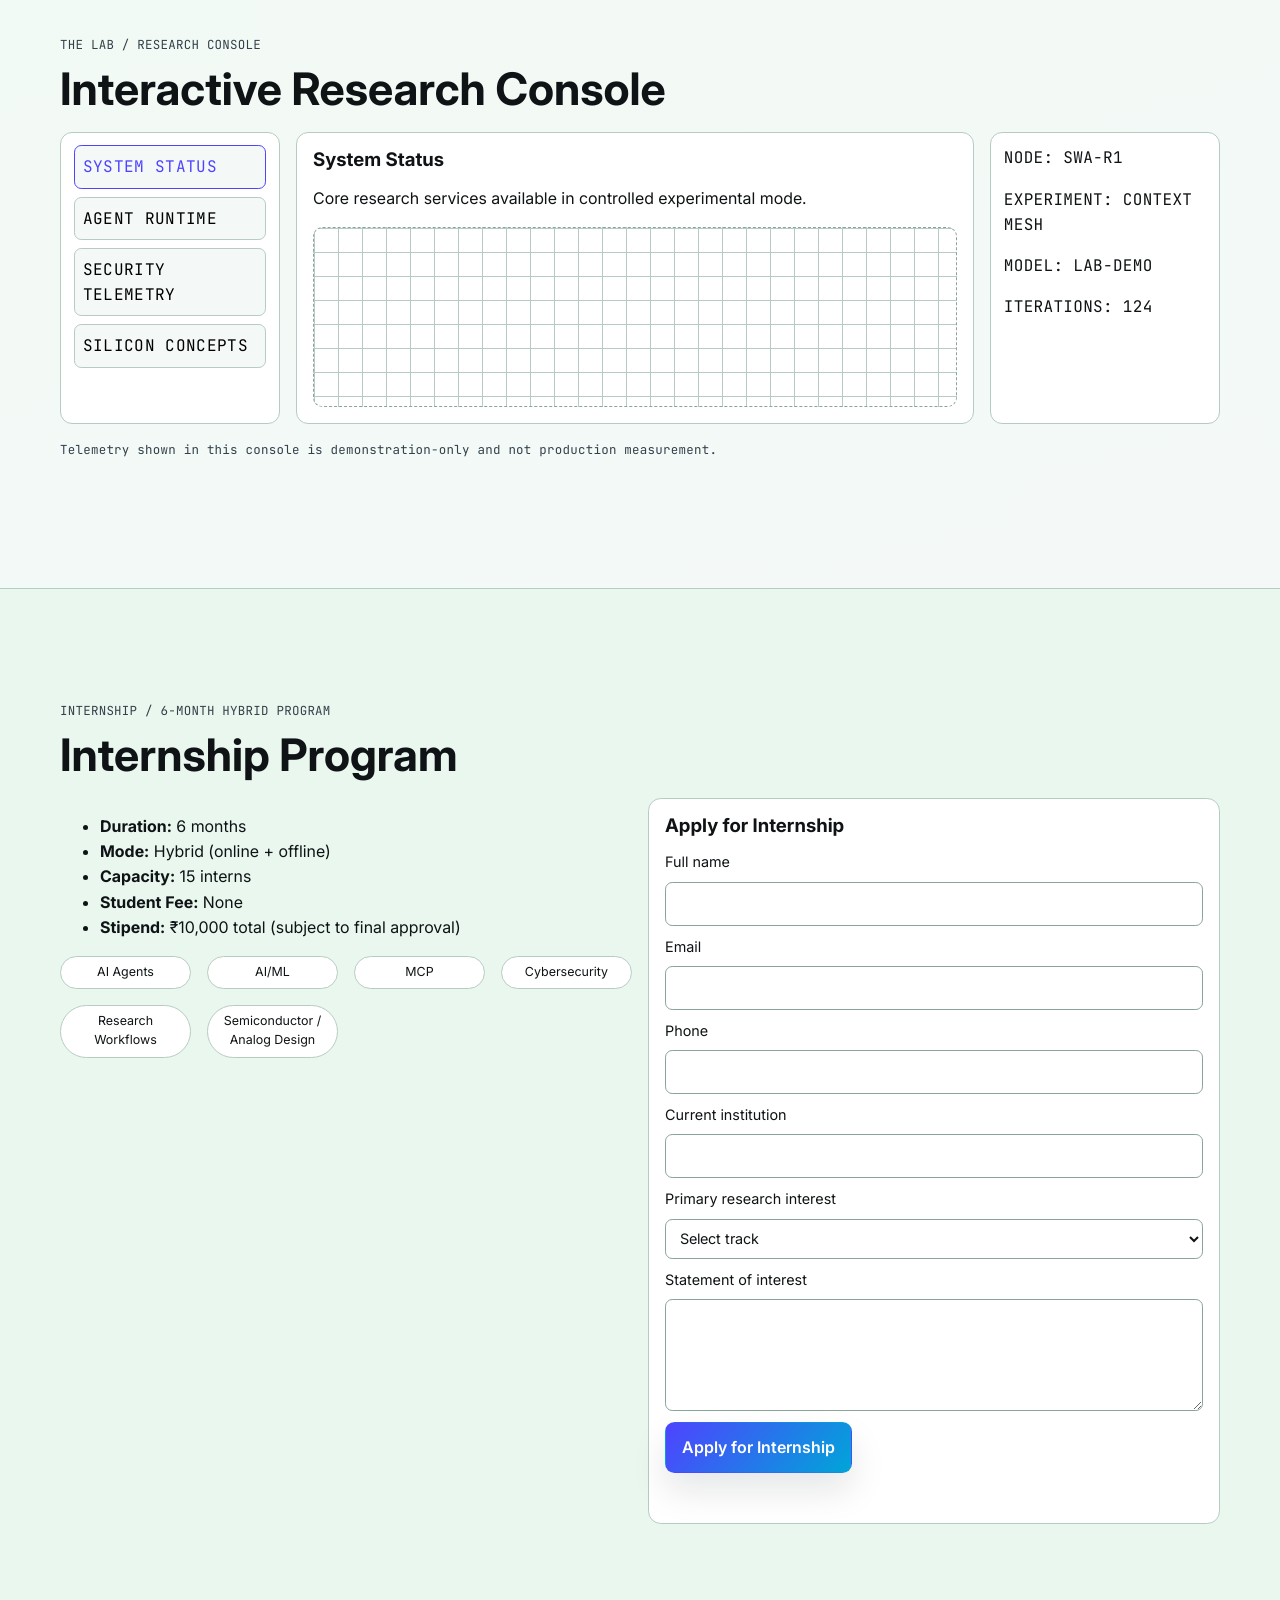
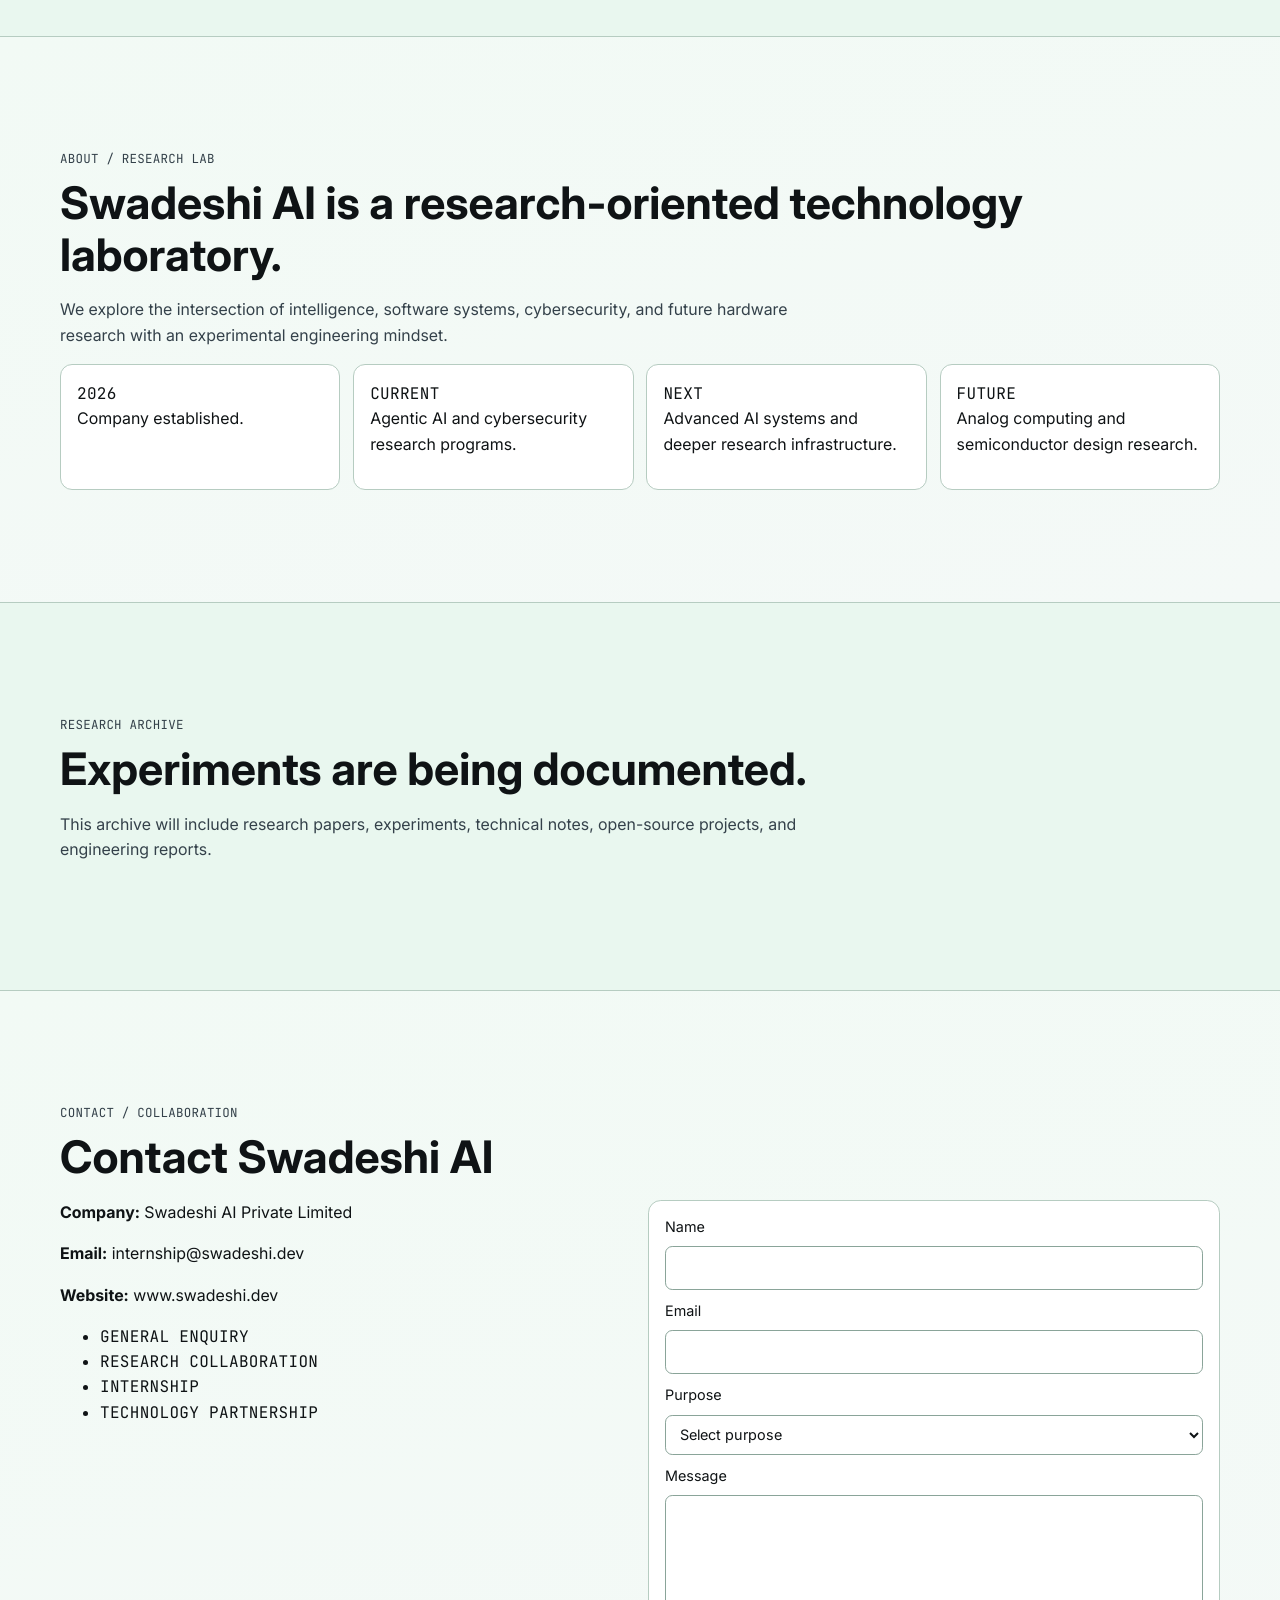
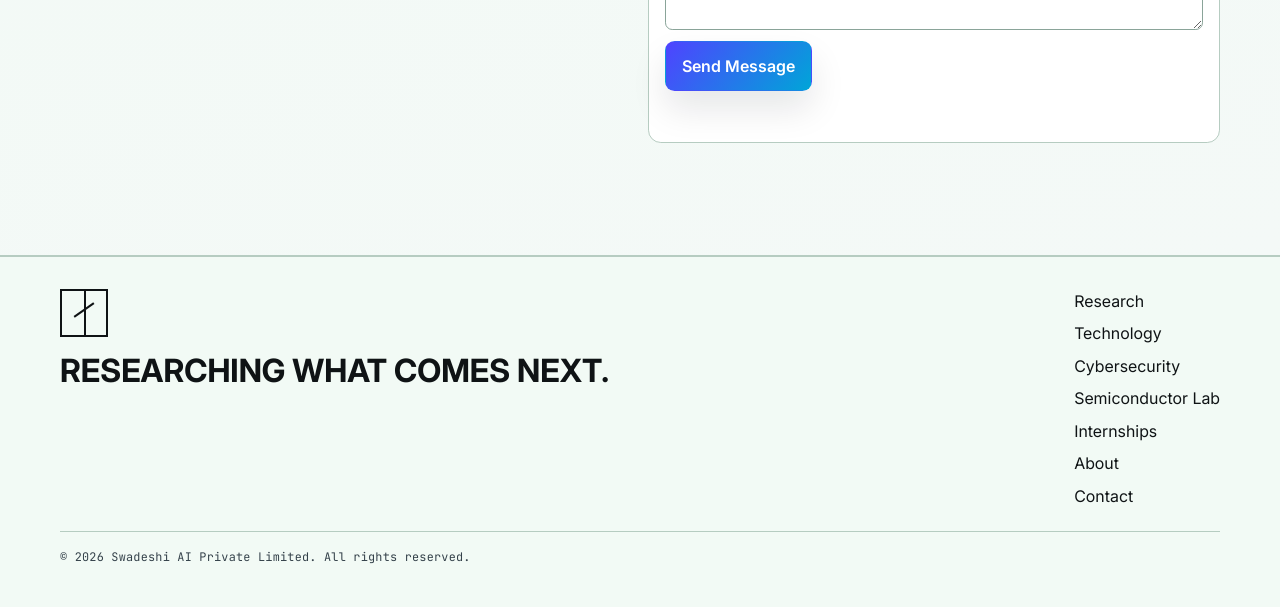
==== commit 6a757046: "Build comprehensive Swadeshi AI research-lab website experience Co-authored-by: Rachasumanth <203633" ====
--- a/index.html
+++ b/index.html
@@ -1,104 +1,332 @@
 <!DOCTYPE html>
-<html lang="en">
+<html lang="en" data-theme="light">
   <head>
     <meta charset="UTF-8" />
     <meta name="viewport" content="width=device-width, initial-scale=1.0" />
-    <title>Swadeshi | Tech Aesthetic</title>
+    <title>Swadeshi AI Private Limited | Research Laboratory for Intelligent Systems</title>
+    <meta
+      name="description"
+      content="Swadeshi AI Private Limited is a research-oriented technology laboratory exploring agentic AI, cybersecurity, AI systems, and future semiconductor research."
+    />
+    <meta name="robots" content="index, follow" />
+    <link rel="canonical" href="https://www.swadeshi.dev/" />
+
+    <meta property="og:type" content="website" />
+    <meta property="og:title" content="Swadeshi AI Private Limited" />
+    <meta
+      property="og:description"
+      content="Researching intelligent systems, cybersecurity, and deep-tech engineering at Swadeshi AI."
+    />
+    <meta property="og:url" content="https://www.swadeshi.dev/" />
+    <meta property="og:site_name" content="Swadeshi AI Private Limited" />
+
+    <meta name="twitter:card" content="summary_large_image" />
+    <meta name="twitter:title" content="Swadeshi AI Private Limited" />
+    <meta
+      name="twitter:description"
+      content="A research-driven laboratory building advanced AI systems and future semiconductor research programs."
+    />
+
     <link rel="preconnect" href="https://fonts.googleapis.com" />
     <link rel="preconnect" href="https://fonts.gstatic.com" crossorigin />
     <link
-      href="https://fonts.googleapis.com/css2?family=Inter:wght@400;500;600;700;800&display=swap"
+      href="https://fonts.googleapis.com/css2?family=Inter:wght@400;500;600;700;800&family=JetBrains+Mono:wght@400;500;700&display=swap"
       rel="stylesheet"
     />
+    <link rel="icon" href="/favicon.ico" sizes="any" />
     <link rel="stylesheet" href="/styles.css" />
+
+    <script type="application/ld+json">
+      {
+        "@context": "https://schema.org",
+        "@type": "Organization",
+        "name": "Swadeshi AI Private Limited",
+        "url": "https://www.swadeshi.dev",
+        "foundingDate": "2026-03-09",
+        "email": "internship@swadeshi.dev",
+        "description": "Research-oriented technology laboratory exploring agentic AI, cybersecurity, AI systems, and next-generation electronics.",
+        "sameAs": ["https://www.swadeshi.dev"]
+      }
+    </script>
   </head>
   <body>
-    <header class="site-header">
-      <nav class="container nav">
-        <a class="brand" href="#home">Swadeshi</a>
-        <button class="menu-toggle" aria-label="Toggle menu">☰</button>
-        <ul class="nav-links">
-          <li><a href="#home">Home</a></li>
-          <li><a href="#features">Features</a></li>
-          <li><a href="#showcase">Showcase</a></li>
-          <li><a href="#contact">Contact</a></li>
-        </ul>
-      </nav>
+    <a class="skip-link" href="#main-content">Skip to main content</a>
+
+    <header class="site-header" id="home">
+      <div class="container nav-shell">
+        <a class="brand" href="#home" aria-label="Swadeshi AI homepage">
+          <span class="brand-mark" aria-hidden="true"></span>
+          <span class="brand-text">Swadeshi AI</span>
+        </a>
+
+        <nav class="desktop-nav" aria-label="Primary">
+          <a href="#research">Research</a>
+          <a href="#technology">Technology</a>
+          <a href="#cybersecurity">Cybersecurity</a>
+          <a href="#semiconductor">Semiconductor Lab</a>
+          <a href="#agents">AI Agents</a>
+          <a href="#internships">Internships</a>
+          <a href="#about">About</a>
+          <a href="#contact">Contact</a>
+          <a class="lab-link" href="#lab">LAB</a>
+        </nav>
+
+        <div class="header-actions">
+          <button class="theme-toggle" type="button" aria-label="Toggle dark mode">
+            <span aria-hidden="true">◐</span>
+          </button>
+          <button class="menu-toggle" type="button" aria-label="Open menu" aria-expanded="false" aria-controls="mobile-nav">
+            <span></span><span></span>
+          </button>
+        </div>
+      </div>
+
+      <nav id="mobile-nav" class="mobile-nav" aria-label="Mobile"></nav>
     </header>
 
-    <main id="home">
-      <section class="hero container">
-        <div class="hero-copy">
-          <p class="eyebrow">New Visual Direction</p>
-          <h1>Tech-forward. Minimal. Aesthetic.</h1>
-          <p>
-            A fresh Swadeshi website UI that replaces glassmorphism with clean
-            depth, bold gradients, and calm typography.
+    <main id="main-content">
+      <section class="hero section" aria-labelledby="hero-title">
+        <div class="container hero-grid">
+          <div class="hero-copy" data-parallax>
+            <p class="kicker mono">RESEARCH / 001</p>
+            <h1 id="hero-title">Engineering Intelligence Beyond Conventional Systems.</h1>
+            <p>
+              Swadeshi AI Private Limited is a research-oriented laboratory exploring agentic artificial intelligence,
+              cybersecurity systems, and long-horizon semiconductor research.
+            </p>
+            <div class="hero-actions">
+              <a class="btn btn-primary" href="#research">Explore Research</a>
+              <a class="btn btn-secondary" href="#lab">Enter the Lab</a>
+            </div>
+            <ul class="hero-meta mono" aria-label="Research metadata">
+              <li>ESTABLISHED: 2026-03-09</li>
+              <li>MODE: EXPERIMENTAL ENGINEERING</li>
+              <li>FOCUS: INTELLIGENCE + SECURITY + SILICON</li>
+            </ul>
+          </div>
+
+          <div class="hero-visual" aria-hidden="true">
+            <svg viewBox="0 0 500 500" role="img" aria-label="Research geometry visualization">
+              <defs>
+                <linearGradient id="a" x1="0" y1="0" x2="1" y2="1">
+                  <stop offset="0%" stop-color="var(--accent)" />
+                  <stop offset="100%" stop-color="var(--accent-2)" />
+                </linearGradient>
+              </defs>
+              <g class="grid-lines">
+                <path d="M30 80h440M30 160h440M30 240h440M30 320h440M30 400h440" />
+                <path d="M80 30v440M170 30v440M260 30v440M350 30v440M440 30v440" />
+              </g>
+              <g class="logo-geometry">
+                <path d="M120 120h120v60h-60v60h120v60H120z" />
+                <path d="M300 120h80l40 40v220h-80l-40-40V120z" />
+                <path d="M180 180l120 120" />
+                <circle cx="300" cy="300" r="22" />
+              </g>
+              <g class="orbit-nodes">
+                <circle cx="170" cy="110" r="6" />
+                <circle cx="410" cy="180" r="6" />
+                <circle cx="350" cy="390" r="6" />
+                <circle cx="120" cy="340" r="6" />
+              </g>
+            </svg>
+          </div>
+        </div>
+      </section>
+
+      <section id="research" class="section" aria-labelledby="research-title">
+        <div class="container">
+          <p class="kicker mono">RESEARCH / CORE PROGRAMS</p>
+          <h2 id="research-title">Research Programs</h2>
+          <div class="research-grid" id="research-grid"></div>
+        </div>
+      </section>
+
+      <section id="agents" class="section section-panel" aria-labelledby="agents-title">
+        <div class="container">
+          <p class="kicker mono">AGENTIC AI / SYSTEM FLOW</p>
+          <h2 id="agents-title">Agentic AI Research</h2>
+          <p class="section-intro">Visual model of how autonomous systems operate within controlled tool-calling environments.</p>
+          <div class="flow-diagram" role="img" aria-label="Agentic AI flow diagram">
+            <div>INPUT</div><div>REASONING</div><div>PLANNING</div><div>TOOLS</div><div>EXECUTION</div><div>OBSERVATION</div><div>ITERATION</div>
+          </div>
+          <div class="mini-grid tags" id="agent-topics"></div>
+        </div>
+      </section>
+
+      <section id="cybersecurity" class="section" aria-labelledby="cyber-title">
+        <div class="container">
+          <p class="kicker mono">CYBERSECURITY / AUTHORIZED RESEARCH</p>
+          <h2 id="cyber-title">Cybersecurity Research Environment</h2>
+          <div class="lifecycle" role="img" aria-label="Security research lifecycle">
+            <span>RECONNAISSANCE</span><span>ARCHITECTURE DISCOVERY</span><span>ATTACK SURFACE</span><span>HYPOTHESIS</span><span>VALIDATION</span><span>RESPONSIBLE DISCLOSURE</span>
+          </div>
+          <p class="note mono">All security activities are framed as defensive research and authorized testing.</p>
+        </div>
+      </section>
+
+      <section id="semiconductor" class="section section-panel" aria-labelledby="semi-title">
+        <div class="container">
+          <p class="kicker mono">SEMICONDUCTOR / R&D DIRECTION</p>
+          <h2 id="semi-title">From Intelligence in Software to Intelligence in Silicon.</h2>
+          <p class="section-intro">Long-term program focused on analog electronics, transistor-level intuition, signal flow, and semiconductor design research.</p>
+          <div class="transition-graphic" aria-hidden="true">
+            <div class="graph-stage"></div>
+            <div class="circuit-stage"></div>
+          </div>
+        </div>
+      </section>
+
+      <section id="technology" class="section" aria-labelledby="tech-title">
+        <div class="container">
+          <p class="kicker mono">TECHNOLOGY / ECOSYSTEM</p>
+          <h2 id="tech-title">Technology Ecosystem</h2>
+          <div class="tech-grid" id="tech-grid"></div>
+        </div>
+      </section>
+
+      <section id="timeline" class="section" aria-labelledby="timeline-title">
+        <div class="container">
+          <p class="kicker mono">RESEARCH / TIMELINE</p>
+          <h2 id="timeline-title">Research Trajectory</h2>
+          <div class="timeline" id="timeline"></div>
+        </div>
+      </section>
+
+      <section id="lab" class="section section-panel" aria-labelledby="lab-title">
+        <div class="container">
+          <p class="kicker mono">THE LAB / RESEARCH CONSOLE</p>
+          <h2 id="lab-title">Interactive Research Console</h2>
+          <div class="lab-shell">
+            <aside class="lab-modules" id="lab-modules" aria-label="Research modules"></aside>
+            <div class="lab-visual" aria-live="polite">
+              <h3 id="lab-module-title">System Status</h3>
+              <p id="lab-module-copy">Select a module to inspect demo telemetry and metadata.</p>
+              <div class="visual-grid" aria-hidden="true"></div>
+            </div>
+            <aside class="lab-meta mono" id="lab-meta"></aside>
+          </div>
+          <p class="note mono">Telemetry shown in this console is demonstration-only and not production measurement.</p>
+        </div>
+      </section>
+
+      <section id="internships" class="section" aria-labelledby="internship-title">
+        <div class="container">
+          <p class="kicker mono">INTERNSHIP / 6-MONTH HYBRID PROGRAM</p>
+          <h2 id="internship-title">Internship Program</h2>
+          <div class="internship-layout">
+            <div class="internship-overview">
+              <ul>
+                <li><strong>Duration:</strong> 6 months</li>
+                <li><strong>Mode:</strong> Hybrid (online + offline)</li>
+                <li><strong>Capacity:</strong> 15 interns</li>
+                <li><strong>Student Fee:</strong> None</li>
+                <li><strong>Stipend:</strong> ₹10,000 total (subject to final approval)</li>
+              </ul>
+              <div class="mini-grid tags" id="intern-tracks"></div>
+            </div>
+            <form class="form" id="internship-form" novalidate>
+              <h3>Apply for Internship</h3>
+              <label>Full name<input name="name" required autocomplete="name" /></label>
+              <label>Email<input name="email" type="email" required autocomplete="email" /></label>
+              <label>Phone<input name="phone" type="tel" required autocomplete="tel" /></label>
+              <label>Current institution<input name="institution" required autocomplete="organization" /></label>
+              <label>Primary research interest
+                <select name="track" required>
+                  <option value="">Select track</option>
+                  <option>Agentic AI</option>
+                  <option>Cybersecurity</option>
+                  <option>MCP Tooling</option>
+                  <option>Semiconductor Research</option>
+                </select>
+              </label>
+              <label>Statement of interest<textarea name="statement" rows="4" required></textarea></label>
+              <button class="btn btn-primary" type="submit" data-loading="Applying...">Apply for Internship</button>
+              <p class="form-status" role="status" aria-live="polite"></p>
+            </form>
+          </div>
+        </div>
+      </section>
+
+      <section id="about" class="section section-panel" aria-labelledby="about-title">
+        <div class="container">
+          <p class="kicker mono">ABOUT / RESEARCH LAB</p>
+          <h2 id="about-title">Swadeshi AI is a research-oriented technology laboratory.</h2>
+          <p class="section-intro">
+            We explore the intersection of intelligence, software systems, cybersecurity, and future hardware research with an experimental engineering mindset.
           </p>
-          <div class="hero-actions">
-            <a class="btn btn-primary" href="#showcase">Explore Design</a>
-            <a class="btn btn-secondary" href="#features">See Features</a>
-          </div>
-        </div>
-        <div class="hero-panel">
-          <h2>Design System Snapshot</h2>
-          <ul>
-            <li>Solid layered surfaces</li>
-            <li>High-contrast readable typography</li>
-            <li>Neon accent gradients with subtle shadows</li>
-          </ul>
-        </div>
-      </section>
-
-      <section id="features" class="container section">
-        <h2>Core Highlights</h2>
-        <div class="grid cards">
-          <article class="card">
-            <h3>Clean Depth</h3>
-            <p>Uses elevation and contrast, not blur effects, for hierarchy.</p>
-          </article>
-          <article class="card">
-            <h3>Responsive Layout</h3>
-            <p>Grid system adapts from mobile-first to wide desktops smoothly.</p>
-          </article>
-          <article class="card">
-            <h3>Tech Identity</h3>
-            <p>Sharp edges, coded visuals, and modern gradient accents.</p>
-          </article>
-        </div>
-      </section>
-
-      <section id="showcase" class="container section showcase">
-        <h2>UI Showcase</h2>
-        <div class="showcase-box">
-          <div class="showcase-item">
-            <span>01</span>
-            <h3>Landing Hero</h3>
-            <p>Focused headline, stronger CTA priority, and balanced spacing.</p>
-          </div>
-          <div class="showcase-item">
-            <span>02</span>
-            <h3>Feature Blocks</h3>
-            <p>Simple cards with consistent visual rhythm and readability.</p>
-          </div>
-          <div class="showcase-item">
-            <span>03</span>
-            <h3>Conversion Section</h3>
-            <p>Branded action strip designed to drive contact and onboarding.</p>
-          </div>
-        </div>
-      </section>
-
-      <section id="contact" class="container section cta">
-        <h2>Ready to launch the new aesthetic?</h2>
-        <p>Let Swadeshi present a cleaner tech experience for your audience.</p>
-        <a class="btn btn-primary" href="mailto:hello@swadeshi.dev">Get in Touch</a>
+          <div class="about-timeline">
+            <article><span class="mono">2026</span><p>Company established.</p></article>
+            <article><span class="mono">CURRENT</span><p>Agentic AI and cybersecurity research programs.</p></article>
+            <article><span class="mono">NEXT</span><p>Advanced AI systems and deeper research infrastructure.</p></article>
+            <article><span class="mono">FUTURE</span><p>Analog computing and semiconductor design research.</p></article>
+          </div>
+        </div>
+      </section>
+
+      <section id="archive" class="section" aria-labelledby="archive-title">
+        <div class="container">
+          <p class="kicker mono">RESEARCH ARCHIVE</p>
+          <h2 id="archive-title">Experiments are being documented.</h2>
+          <p class="section-intro">This archive will include research papers, experiments, technical notes, open-source projects, and engineering reports.</p>
+        </div>
+      </section>
+
+      <section id="contact" class="section section-panel" aria-labelledby="contact-title">
+        <div class="container">
+          <p class="kicker mono">CONTACT / COLLABORATION</p>
+          <h2 id="contact-title">Contact Swadeshi AI</h2>
+          <div class="contact-layout">
+            <div>
+              <p><strong>Company:</strong> Swadeshi AI Private Limited</p>
+              <p><strong>Email:</strong> <a href="mailto:internship@swadeshi.dev">internship@swadeshi.dev</a></p>
+              <p><strong>Website:</strong> <a href="https://www.swadeshi.dev">www.swadeshi.dev</a></p>
+              <ul class="mono">
+                <li>GENERAL ENQUIRY</li>
+                <li>RESEARCH COLLABORATION</li>
+                <li>INTERNSHIP</li>
+                <li>TECHNOLOGY PARTNERSHIP</li>
+              </ul>
+            </div>
+            <form class="form" id="contact-form" novalidate>
+              <label>Name<input name="name" required autocomplete="name" /></label>
+              <label>Email<input name="email" type="email" required autocomplete="email" /></label>
+              <label>Purpose
+                <select name="purpose" required>
+                  <option value="">Select purpose</option>
+                  <option>General Enquiry</option>
+                  <option>Research Collaboration</option>
+                  <option>Internship</option>
+                  <option>Technology Partnership</option>
+                </select>
+              </label>
+              <label>Message<textarea name="message" rows="5" required></textarea></label>
+              <button class="btn btn-primary" type="submit" data-loading="Sending...">Send Message</button>
+              <p class="form-status" role="status" aria-live="polite"></p>
+            </form>
+          </div>
+        </div>
       </section>
     </main>
 
     <footer class="site-footer">
-      <div class="container footer-inner">
-        <p>© <span id="year"></span> Swadeshi. All rights reserved.</p>
+      <div class="container footer-layout">
+        <div>
+          <div class="footer-logo" aria-hidden="true"></div>
+          <p class="footer-statement">RESEARCHING WHAT COMES NEXT.</p>
+        </div>
+        <nav aria-label="Footer">
+          <a href="#research">Research</a>
+          <a href="#technology">Technology</a>
+          <a href="#cybersecurity">Cybersecurity</a>
+          <a href="#semiconductor">Semiconductor Lab</a>
+          <a href="#internships">Internships</a>
+          <a href="#about">About</a>
+          <a href="#contact">Contact</a>
+        </nav>
+      </div>
+      <div class="container legal mono">
+        <p>© <span id="year"></span> Swadeshi AI Private Limited. All rights reserved.</p>
       </div>
     </footer>
 
--- a/styles.css
+++ b/styles.css
@@ -1,27 +1,65 @@
 :root {
-  --bg: #090c1f;
-  --surface: #11162f;
-  --surface-2: #171d3d;
-  --text: #eef1ff;
-  --muted: #aeb7db;
-  --primary: #5d8bff;
-  --accent: #7effd4;
-  --border: #28315d;
+  color-scheme: light;
+  --bg: #e9f7ef;
+  --bg-2: #f2faf5;
+  --surface: #ffffff;
+  --surface-2: #f4f9f7;
+  --text: #0f1315;
+  --muted: #34414a;
+  --line: #b6ccc1;
+  --line-strong: #8aa499;
+  --accent: #4f43ff;
+  --accent-2: #00a5d8;
+  --ok: #007a57;
+  --danger: #9c2431;
+  --shadow: 0 18px 35px rgba(14, 24, 26, 0.1);
+}
+
+html[data-theme="dark"] {
+  color-scheme: dark;
+  --bg: #080c10;
+  --bg-2: #0d1218;
+  --surface: #111923;
+  --surface-2: #0f161f;
+  --text: #e5f7ec;
+  --muted: #aecac0;
+  --line: #29413a;
+  --line-strong: #3e5f56;
+  --accent: #766bff;
+  --accent-2: #3cb7e3;
+  --ok: #42d39e;
+  --danger: #f56a7f;
+  --shadow: 0 18px 35px rgba(0, 0, 0, 0.45);
 }
 
 * {
   box-sizing: border-box;
 }
 
+html,
 body {
   margin: 0;
-  font-family: "Inter", sans-serif;
-  background:
-    radial-gradient(circle at 20% 0%, #1f2b65 0%, transparent 35%),
-    radial-gradient(circle at 80% 15%, #123c4d 0%, transparent 40%),
-    var(--bg);
+  padding: 0;
+}
+
+body {
+  font-family: "Inter", system-ui, sans-serif;
+  background: var(--bg);
   color: var(--text);
-  line-height: 1.6;
+  line-height: 1.58;
+  min-height: 100vh;
+  text-rendering: geometricPrecision;
+}
+
+body::before {
+  content: "";
+  position: fixed;
+  inset: 0;
+  pointer-events: none;
+  background-image: radial-gradient(rgba(79, 67, 255, 0.07) 1px, transparent 1px);
+  background-size: 22px 22px;
+  opacity: 0.5;
+  mask-image: linear-gradient(to bottom, black 25%, transparent 100%);
 }
 
 a {
@@ -30,222 +68,654 @@
 }
 
 .container {
-  width: min(1120px, 92%);
+  width: min(1160px, 92vw);
   margin: 0 auto;
+}
+
+.skip-link {
+  position: absolute;
+  left: -9999px;
+  top: 0;
+}
+
+.skip-link:focus-visible {
+  left: 1rem;
+  top: 1rem;
+  background: var(--surface);
+  border: 1px solid var(--line-strong);
+  padding: 0.55rem 0.75rem;
+  border-radius: 0.4rem;
+  z-index: 100;
+}
+
+.mono {
+  font-family: "JetBrains Mono", monospace;
+  letter-spacing: 0.02em;
+}
+
+.section {
+  padding: clamp(3.5rem, 9vw, 7rem) 0;
+  position: relative;
+}
+
+.section-panel {
+  background: linear-gradient(165deg, var(--bg-2), var(--surface-2));
+  border-top: 1px solid var(--line);
+  border-bottom: 1px solid var(--line);
+}
+
+.kicker {
+  margin: 0 0 0.6rem;
+  font-size: 0.78rem;
+  color: var(--muted);
+}
+
+h1,
+h2,
+h3 {
+  line-height: 1.15;
+  margin: 0 0 1rem;
+}
+
+h1 {
+  font-size: clamp(2rem, 5vw, 4.2rem);
+}
+
+h2 {
+  font-size: clamp(1.65rem, 3.8vw, 2.8rem);
+}
+
+p {
+  margin: 0 0 1rem;
+}
+
+.section-intro {
+  max-width: 74ch;
+  color: var(--muted);
 }
 
 .site-header {
   position: sticky;
   top: 0;
   z-index: 20;
-  background: rgba(9, 12, 31, 0.95);
-  border-bottom: 1px solid var(--border);
-}
-
-.nav {
+  background: color-mix(in srgb, var(--bg) 92%, transparent);
+  backdrop-filter: blur(8px);
+  border-bottom: 1px solid var(--line);
+}
+
+.nav-shell {
   display: flex;
   align-items: center;
   justify-content: space-between;
-  padding: 0.9rem 0;
+  min-height: 4.2rem;
+  gap: 1rem;
 }
 
 .brand {
-  font-weight: 800;
-  letter-spacing: 0.04em;
-  color: var(--accent);
+  display: inline-flex;
+  align-items: center;
+  gap: 0.6rem;
+  font-weight: 700;
+}
+
+.brand-mark,
+.footer-logo {
+  width: 1.7rem;
+  aspect-ratio: 1;
+  border: 2px solid var(--text);
+  position: relative;
+}
+
+.brand-mark::before,
+.footer-logo::before {
+  content: "";
+  position: absolute;
+  width: 55%;
+  height: 2px;
+  background: var(--text);
+  top: 42%;
+  left: 22%;
+  transform: rotate(-35deg);
+}
+
+.brand-mark::after,
+.footer-logo::after {
+  content: "";
+  position: absolute;
+  width: 2px;
+  height: 100%;
+  background: var(--text);
+  left: 50%;
+  top: 0;
+}
+
+.desktop-nav {
+  display: flex;
+  align-items: center;
+  gap: 1rem;
+  flex-wrap: wrap;
+}
+
+.desktop-nav a {
+  font-size: 0.92rem;
+  color: var(--muted);
+  border-bottom: 1px solid transparent;
+}
+
+.desktop-nav a:hover,
+.desktop-nav a:focus-visible {
+  color: var(--text);
+  border-bottom-color: var(--accent);
+}
+
+.lab-link {
+  color: var(--accent) !important;
+  font-weight: 700;
+}
+
+.header-actions {
+  display: flex;
+  align-items: center;
+  gap: 0.5rem;
+}
+
+button {
+  font: inherit;
+}
+
+.theme-toggle,
+.menu-toggle {
+  background: var(--surface);
+  border: 1px solid var(--line);
+  border-radius: 0.5rem;
+  width: 2.4rem;
+  height: 2.4rem;
+  display: grid;
+  place-items: center;
+  cursor: pointer;
 }
 
 .menu-toggle {
   display: none;
-  background: none;
-  color: var(--text);
-  border: 1px solid var(--border);
-  padding: 0.4rem 0.6rem;
-  border-radius: 0.45rem;
-}
-
-.nav-links {
-  list-style: none;
-  display: flex;
-  gap: 1.35rem;
-  margin: 0;
-  padding: 0;
-}
-
-.nav-links a {
-  color: var(--muted);
-  font-weight: 500;
-}
-
-.nav-links a:hover {
-  color: var(--text);
-}
-
-.hero {
-  padding: 5rem 0 3rem;
+}
+
+.menu-toggle span {
+  width: 1rem;
+  height: 2px;
+  display: block;
+  background: var(--text);
+}
+
+.menu-toggle span + span {
+  margin-top: 0.2rem;
+}
+
+.mobile-nav {
+  display: none;
+}
+
+.hero-grid {
   display: grid;
   gap: 2rem;
-  grid-template-columns: 1.2fr 0.8fr;
-}
-
-.eyebrow {
-  text-transform: uppercase;
-  letter-spacing: 0.12em;
-  color: var(--accent);
-  font-size: 0.78rem;
-  font-weight: 700;
-}
-
-.hero h1 {
-  font-size: clamp(2rem, 4.2vw, 3.6rem);
-  line-height: 1.08;
-  margin: 0.4rem 0 1rem;
-}
-
-.hero-copy p {
-  color: var(--muted);
-  max-width: 62ch;
+  grid-template-columns: 1.1fr 0.9fr;
+  align-items: center;
+}
+
+.hero-copy > p {
+  color: var(--muted);
 }
 
 .hero-actions {
   display: flex;
   flex-wrap: wrap;
   gap: 0.8rem;
+  margin: 1.3rem 0;
+}
+
+.btn {
+  border: 1px solid transparent;
+  border-radius: 0.6rem;
+  padding: 0.72rem 1rem;
+  font-weight: 600;
+  transition: transform 180ms ease, box-shadow 180ms ease, background-color 180ms ease;
+}
+
+.btn:active {
+  transform: translateY(1px);
+}
+
+.btn-primary {
+  background: linear-gradient(130deg, var(--accent), var(--accent-2));
+  color: #fff;
+  box-shadow: var(--shadow);
+}
+
+.btn-secondary {
+  background: var(--surface);
+  border-color: var(--line);
+  color: var(--text);
+}
+
+.btn:hover,
+.btn:focus-visible {
+  transform: translateY(-2px);
+}
+
+.hero-meta {
+  list-style: none;
+  padding: 0;
+  margin: 1rem 0 0;
+  font-size: 0.75rem;
+  color: var(--muted);
+  display: grid;
+  gap: 0.35rem;
+}
+
+.hero-visual {
+  background: var(--surface);
+  border: 1px solid var(--line);
+  border-radius: 0.9rem;
+  box-shadow: var(--shadow);
+  padding: 0.7rem;
+}
+
+.hero-visual svg {
+  width: 100%;
+  display: block;
+}
+
+.grid-lines path {
+  stroke: var(--line);
+  stroke-width: 1;
+}
+
+.logo-geometry path,
+.logo-geometry circle {
+  stroke: url(#a);
+  stroke-width: 5;
+  fill: none;
+}
+
+.orbit-nodes circle {
+  fill: var(--accent);
+  transform-origin: center;
+  animation: orbitPulse 2.8s ease-in-out infinite;
+}
+
+@keyframes orbitPulse {
+  50% {
+    transform: scale(1.3);
+  }
+}
+
+.research-grid,
+.tech-grid,
+.mini-grid {
+  display: grid;
+  gap: 1rem;
+}
+
+.research-grid {
+  grid-template-columns: repeat(2, minmax(0, 1fr));
+}
+
+.tech-grid {
+  grid-template-columns: repeat(2, minmax(0, 1fr));
+}
+
+.card {
+  background: var(--surface);
+  border: 1px solid var(--line);
+  border-radius: 0.85rem;
+  padding: 1rem;
+  transition: border-color 180ms ease, transform 180ms ease;
+  position: relative;
+  overflow: hidden;
+}
+
+.card:hover,
+.card:focus-within {
+  border-color: var(--accent);
+  transform: translateY(-2px);
+}
+
+.card .mono {
+  color: var(--muted);
+  font-size: 0.76rem;
+}
+
+.card p {
+  color: var(--muted);
+}
+
+.card button {
+  border: 1px solid var(--line);
+  background: var(--surface-2);
+  padding: 0.42rem 0.62rem;
+  border-radius: 0.45rem;
+  cursor: pointer;
+}
+
+.card .expand {
+  max-height: 0;
+  overflow: hidden;
+  transition: max-height 200ms ease;
+}
+
+.card.open .expand {
+  max-height: 240px;
+}
+
+.flow-diagram,
+.lifecycle {
+  display: grid;
+  grid-template-columns: repeat(7, minmax(0, 1fr));
+  gap: 0.6rem;
+  margin-top: 1.2rem;
+}
+
+.flow-diagram div,
+.lifecycle span {
+  border: 1px solid var(--line);
+  background: var(--surface);
+  border-radius: 0.45rem;
+  padding: 0.7rem 0.45rem;
+  text-align: center;
+  font-size: 0.78rem;
+  font-weight: 600;
+}
+
+.lifecycle {
+  grid-template-columns: repeat(3, minmax(0, 1fr));
+}
+
+.note {
+  color: var(--muted);
+  font-size: 0.78rem;
+  margin-top: 1rem;
+}
+
+.transition-graphic {
+  margin-top: 1.2rem;
+  display: grid;
+  grid-template-columns: 1fr 1fr;
+  gap: 0.8rem;
+}
+
+.graph-stage,
+.circuit-stage {
+  height: 180px;
+  border: 1px solid var(--line);
+  border-radius: 0.75rem;
+  background: var(--surface);
+  position: relative;
+  overflow: hidden;
+}
+
+.graph-stage::before,
+.graph-stage::after,
+.circuit-stage::before,
+.circuit-stage::after {
+  content: "";
+  position: absolute;
+}
+
+.graph-stage::before {
+  width: 80%;
+  height: 2px;
+  top: 50%;
+  left: 10%;
+  background: var(--accent);
+}
+
+.graph-stage::after {
+  width: 14px;
+  aspect-ratio: 1;
+  border-radius: 50%;
+  background: var(--accent-2);
+  left: 60%;
+  top: 48%;
+}
+
+.circuit-stage::before {
+  width: 80%;
+  height: 80%;
+  border: 1px solid var(--line-strong);
+  inset: 10%;
+}
+
+.circuit-stage::after {
+  width: 2px;
+  height: 100%;
+  left: 50%;
+  top: 0;
+  background: var(--accent-2);
+}
+
+.timeline {
+  display: grid;
+  grid-template-columns: repeat(3, minmax(0, 1fr));
+  gap: 1rem;
+}
+
+.timeline article,
+.about-timeline article {
+  background: var(--surface);
+  border: 1px solid var(--line);
+  border-radius: 0.75rem;
+  padding: 1rem;
+}
+
+.lab-shell {
+  display: grid;
+  grid-template-columns: 220px 1fr 230px;
+  gap: 1rem;
+}
+
+.lab-modules,
+.lab-meta {
+  border: 1px solid var(--line);
+  border-radius: 0.75rem;
+  padding: 0.8rem;
+  background: var(--surface);
+}
+
+.lab-modules button {
+  width: 100%;
+  text-align: left;
+  margin-bottom: 0.5rem;
+  border: 1px solid var(--line);
+  background: var(--surface-2);
+  border-radius: 0.45rem;
+  padding: 0.5rem;
+  cursor: pointer;
+}
+
+.lab-modules button.active {
+  border-color: var(--accent);
+  color: var(--accent);
+}
+
+.lab-visual {
+  border: 1px solid var(--line);
+  border-radius: 0.75rem;
+  background: var(--surface);
+  padding: 1rem;
+}
+
+.visual-grid {
+  margin-top: 0.8rem;
+  height: 180px;
+  border-radius: 0.6rem;
+  border: 1px dashed var(--line-strong);
+  background-image: linear-gradient(var(--line) 1px, transparent 1px), linear-gradient(90deg, var(--line) 1px, transparent 1px);
+  background-size: 24px 24px;
+}
+
+.tags {
+  grid-template-columns: repeat(4, minmax(0, 1fr));
+}
+
+.tags span {
+  border: 1px solid var(--line);
+  border-radius: 99px;
+  padding: 0.35rem 0.6rem;
+  font-size: 0.78rem;
+  text-align: center;
+  background: var(--surface);
+}
+
+.internship-layout,
+.contact-layout {
+  display: grid;
+  grid-template-columns: 1fr 1fr;
+  gap: 1rem;
+}
+
+.form {
+  border: 1px solid var(--line);
+  border-radius: 0.8rem;
+  padding: 1rem;
+  background: var(--surface);
+}
+
+.form label {
+  display: grid;
+  gap: 0.4rem;
+  margin-bottom: 0.7rem;
+  font-size: 0.9rem;
+}
+
+input,
+select,
+textarea {
+  width: 100%;
+  border: 1px solid var(--line-strong);
+  border-radius: 0.45rem;
+  padding: 0.6rem;
+  font: inherit;
+  color: var(--text);
+  background: var(--surface);
+}
+
+.form-status {
+  min-height: 1.15rem;
+  font-size: 0.85rem;
+}
+
+.form-status.success {
+  color: var(--ok);
+}
+
+.form-status.error {
+  color: var(--danger);
+}
+
+.about-timeline {
+  display: grid;
+  grid-template-columns: repeat(4, minmax(0, 1fr));
+  gap: 0.8rem;
+}
+
+.site-footer {
+  border-top: 1px solid var(--line);
+  background: var(--bg-2);
+  padding-top: 2rem;
+}
+
+.footer-layout {
+  display: flex;
+  justify-content: space-between;
+  gap: 1.2rem;
+  flex-wrap: wrap;
+}
+
+.footer-logo {
+  width: 3rem;
+}
+
+.footer-statement {
+  font-size: clamp(1.2rem, 3vw, 2rem);
+  font-weight: 700;
+  margin-top: 0.6rem;
+}
+
+.site-footer nav {
+  display: grid;
+  gap: 0.45rem;
+}
+
+.legal {
+  border-top: 1px solid var(--line);
   margin-top: 1.4rem;
-}
-
-.btn {
-  display: inline-block;
-  padding: 0.72rem 1.15rem;
-  border-radius: 0.6rem;
-  font-weight: 600;
-  border: 1px solid transparent;
-}
-
-.btn-primary {
-  background: linear-gradient(120deg, var(--primary), #6d57ff);
-  color: #fff;
-  box-shadow: 0 10px 20px rgba(68, 109, 255, 0.25);
-}
-
-.btn-secondary {
-  border-color: var(--border);
-  color: var(--text);
-  background: var(--surface);
-}
-
-.hero-panel {
-  background: linear-gradient(150deg, var(--surface), var(--surface-2));
-  border: 1px solid var(--border);
-  border-radius: 1rem;
-  padding: 1.35rem;
-  box-shadow: 0 18px 35px rgba(0, 0, 0, 0.35);
-}
-
-.hero-panel h2 {
-  margin-top: 0;
-}
-
-.hero-panel ul {
-  margin: 0;
-  padding-left: 1.1rem;
-  color: var(--muted);
-}
-
-.section {
-  padding: 3.5rem 0;
-}
-
-.section h2 {
-  margin-top: 0;
-}
-
-.grid.cards {
-  display: grid;
-  gap: 1rem;
-  grid-template-columns: repeat(3, minmax(0, 1fr));
-}
-
-.card {
-  background: var(--surface);
-  border: 1px solid var(--border);
-  border-radius: 0.9rem;
-  padding: 1.1rem;
-}
-
-.card p {
-  color: var(--muted);
-}
-
-.showcase-box {
-  display: grid;
-  gap: 1rem;
-}
-
-.showcase-item {
-  background: var(--surface-2);
-  border: 1px solid var(--border);
-  border-left: 4px solid var(--accent);
-  border-radius: 0.9rem;
-  padding: 1rem 1.1rem;
-}
-
-.showcase-item span {
-  font-size: 0.8rem;
-  font-weight: 700;
-  color: var(--accent);
-}
-
-.showcase-item p,
-.cta p {
-  color: var(--muted);
-}
-
-.cta {
-  text-align: center;
-  background: linear-gradient(165deg, #121939, #101430);
-  border: 1px solid var(--border);
-  border-radius: 1rem;
-  margin-bottom: 3rem;
-}
-
-.site-footer {
-  border-top: 1px solid var(--border);
-  padding: 1.2rem 0 2rem;
-}
-
-.footer-inner {
-  color: var(--muted);
-  font-size: 0.94rem;
-}
-
-@media (max-width: 850px) {
-  .hero {
+  padding: 1rem 0 1.5rem;
+  font-size: 0.74rem;
+  color: var(--muted);
+}
+
+a:focus-visible,
+button:focus-visible,
+input:focus-visible,
+select:focus-visible,
+textarea:focus-visible {
+  outline: 2px solid var(--accent);
+  outline-offset: 2px;
+}
+
+@media (max-width: 1100px) {
+  .desktop-nav {
+    display: none;
+  }
+
+  .menu-toggle {
+    display: grid;
+  }
+
+  .mobile-nav {
+    display: grid;
+    gap: 0.5rem;
+    border-top: 1px solid var(--line);
+    padding: 0.7rem 4vw 1rem;
+    background: var(--surface);
+    transform: translateY(-130%);
+    opacity: 0;
+    pointer-events: none;
+    position: absolute;
+    width: 100%;
+  }
+
+  .mobile-nav.open {
+    transform: translateY(0);
+    opacity: 1;
+    pointer-events: auto;
+    transition: transform 180ms ease, opacity 180ms ease;
+  }
+
+  .hero-grid,
+  .research-grid,
+  .tech-grid,
+  .tags,
+  .timeline,
+  .lab-shell,
+  .internship-layout,
+  .contact-layout,
+  .about-timeline,
+  .flow-diagram,
+  .lifecycle {
     grid-template-columns: 1fr;
   }
 
-  .grid.cards {
-    grid-template-columns: 1fr;
+  .lab-modules button {
+    margin-bottom: 0.4rem;
   }
-
-  .menu-toggle {
-    display: block;
+}
+
+@media (prefers-reduced-motion: reduce) {
+  *,
+  *::before,
+  *::after {
+    animation: none !important;
+    transition: none !important;
+    scroll-behavior: auto !important;
   }
-
-  .nav-links {
-    display: none;
-    position: absolute;
-    top: 100%;
-    right: 4%;
-    width: min(240px, 92vw);
-    flex-direction: column;
-    padding: 0.8rem;
-    border: 1px solid var(--border);
-    background: var(--surface);
-    border-radius: 0.7rem;
-  }
-
-  .nav-links.open {
-    display: flex;
-  }
-}
+}
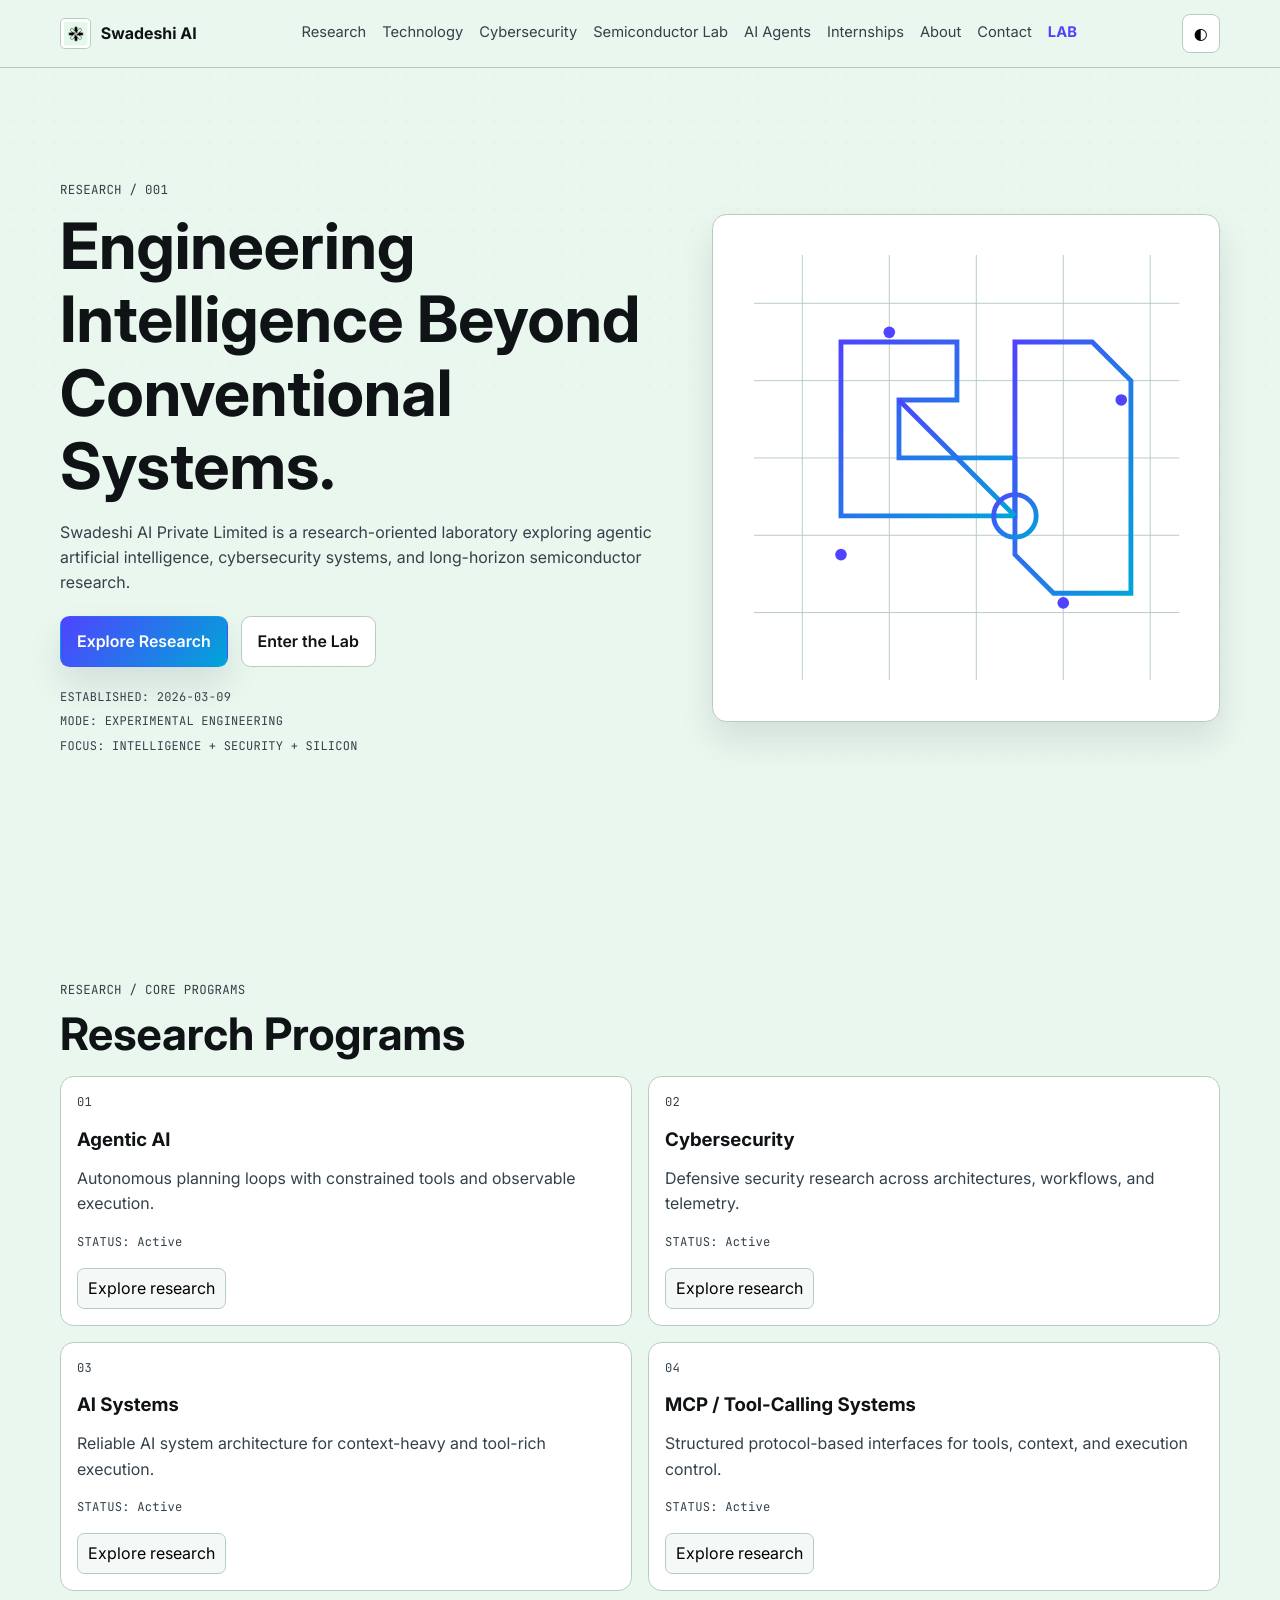
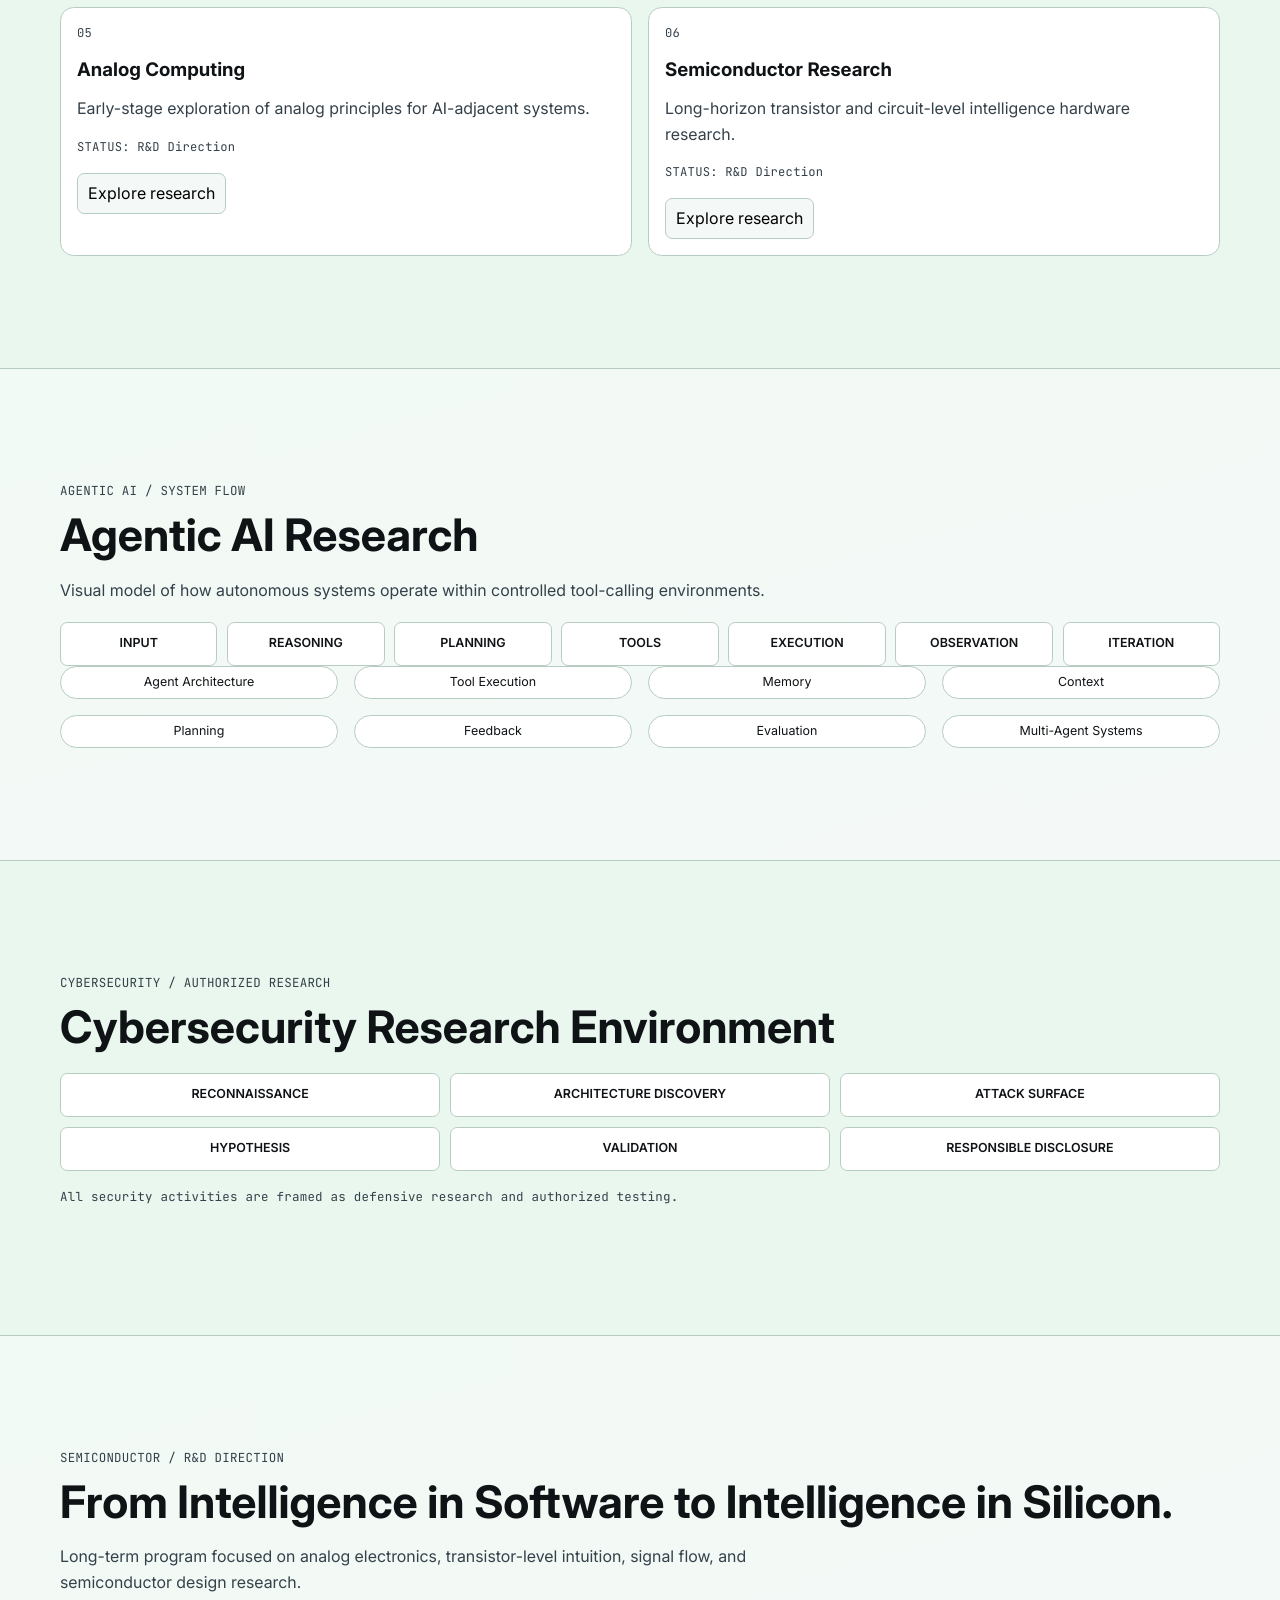
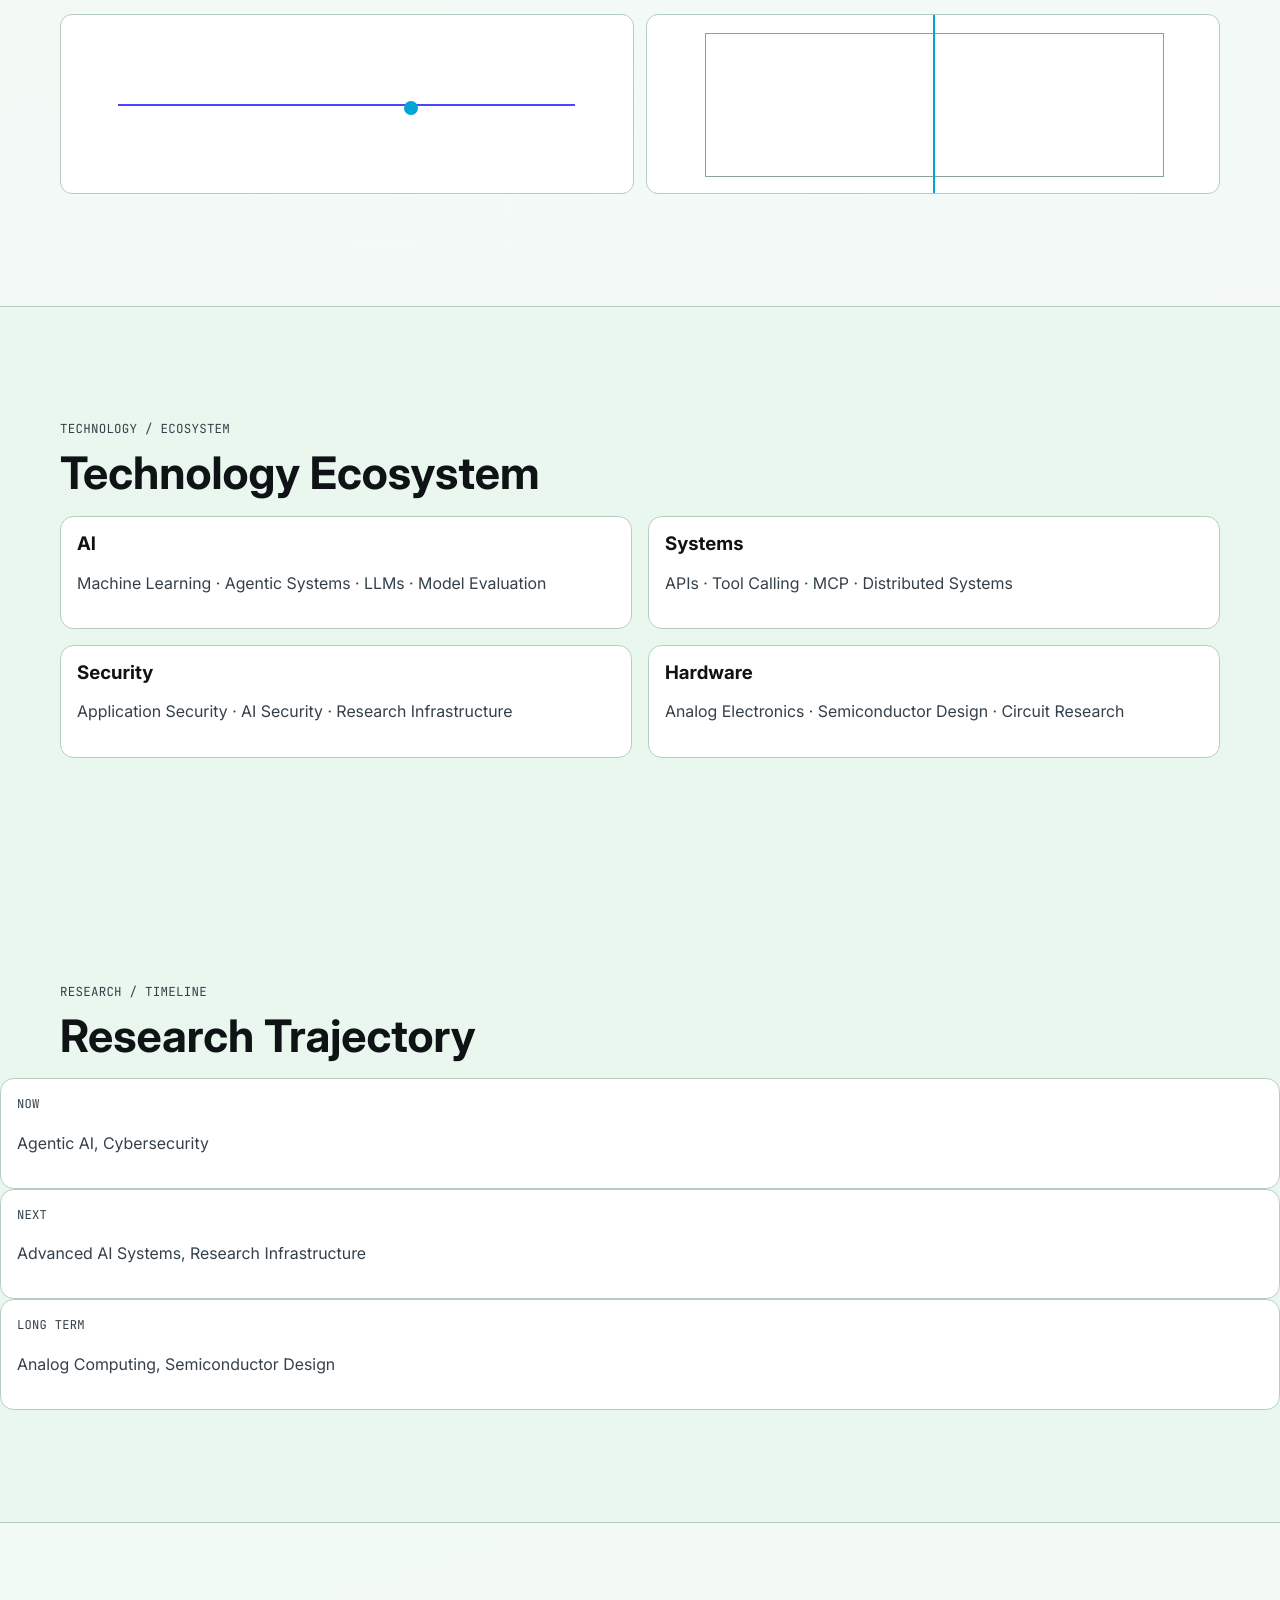
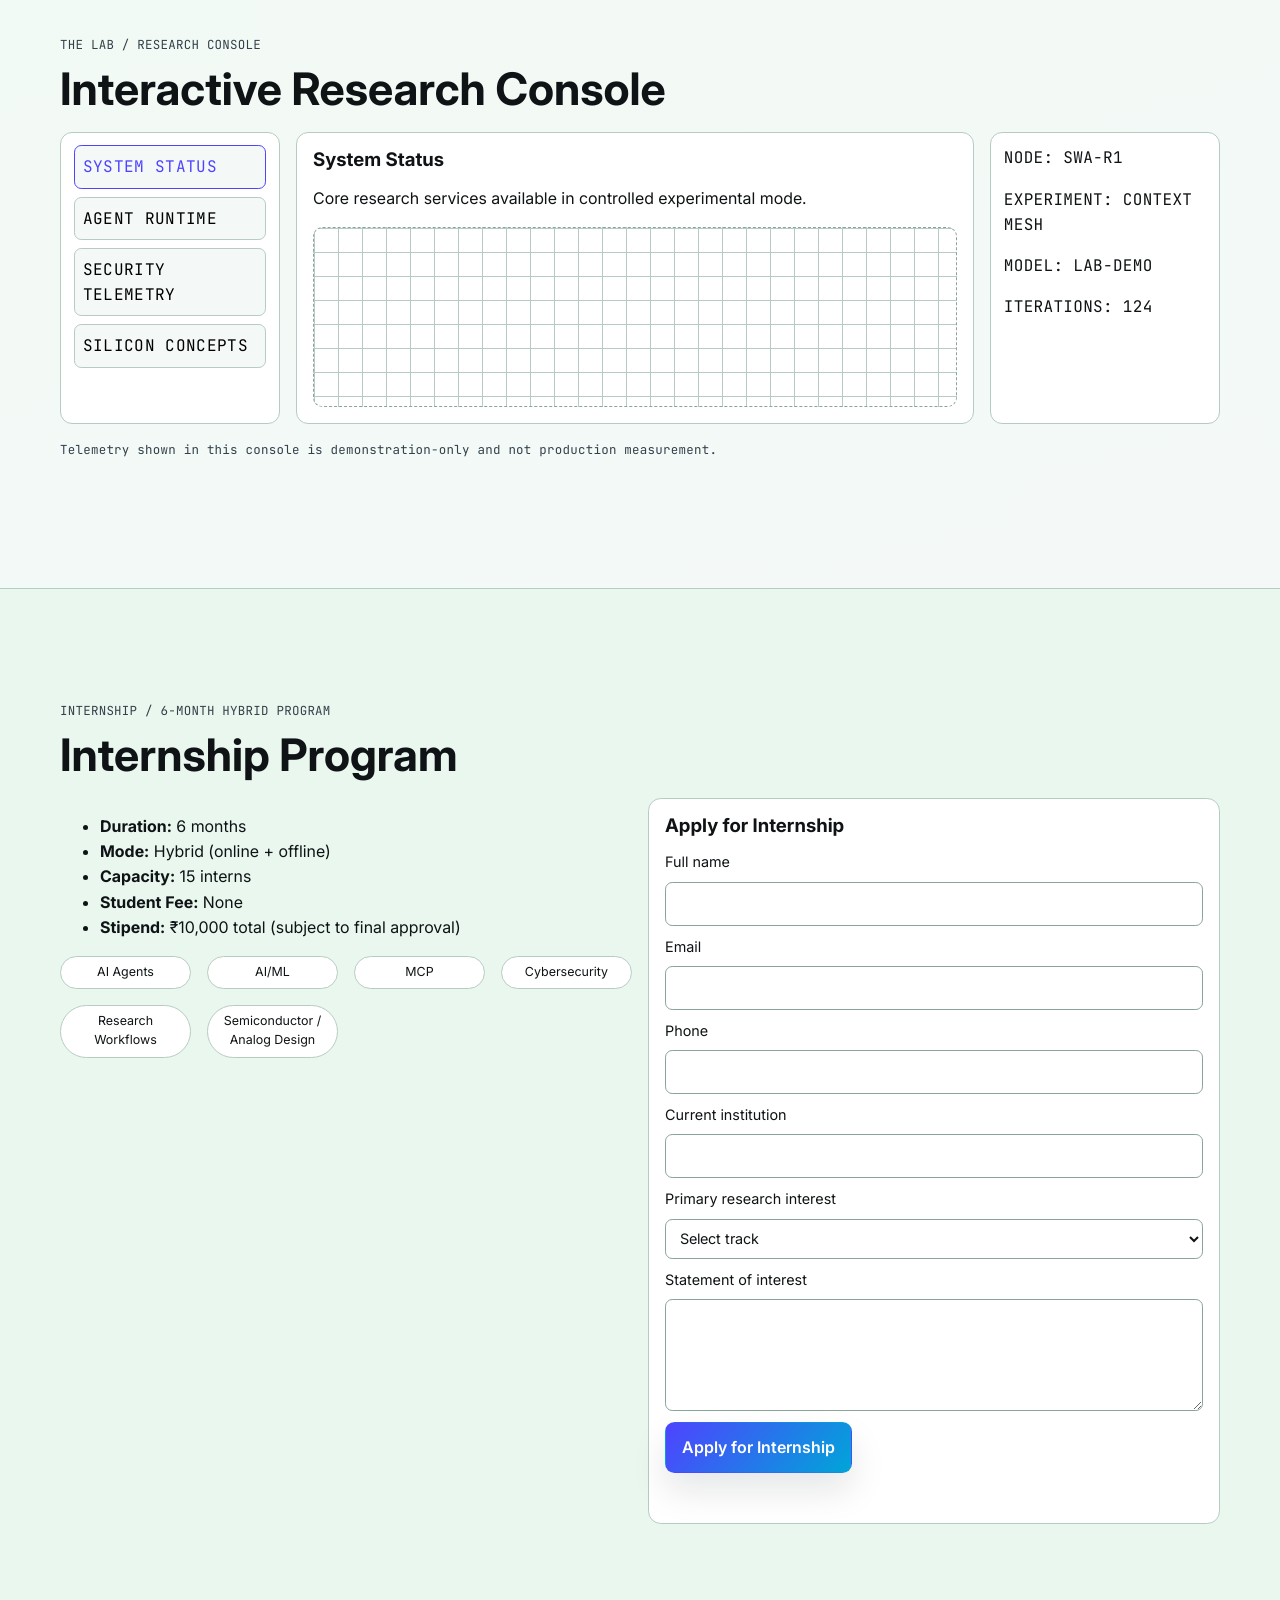
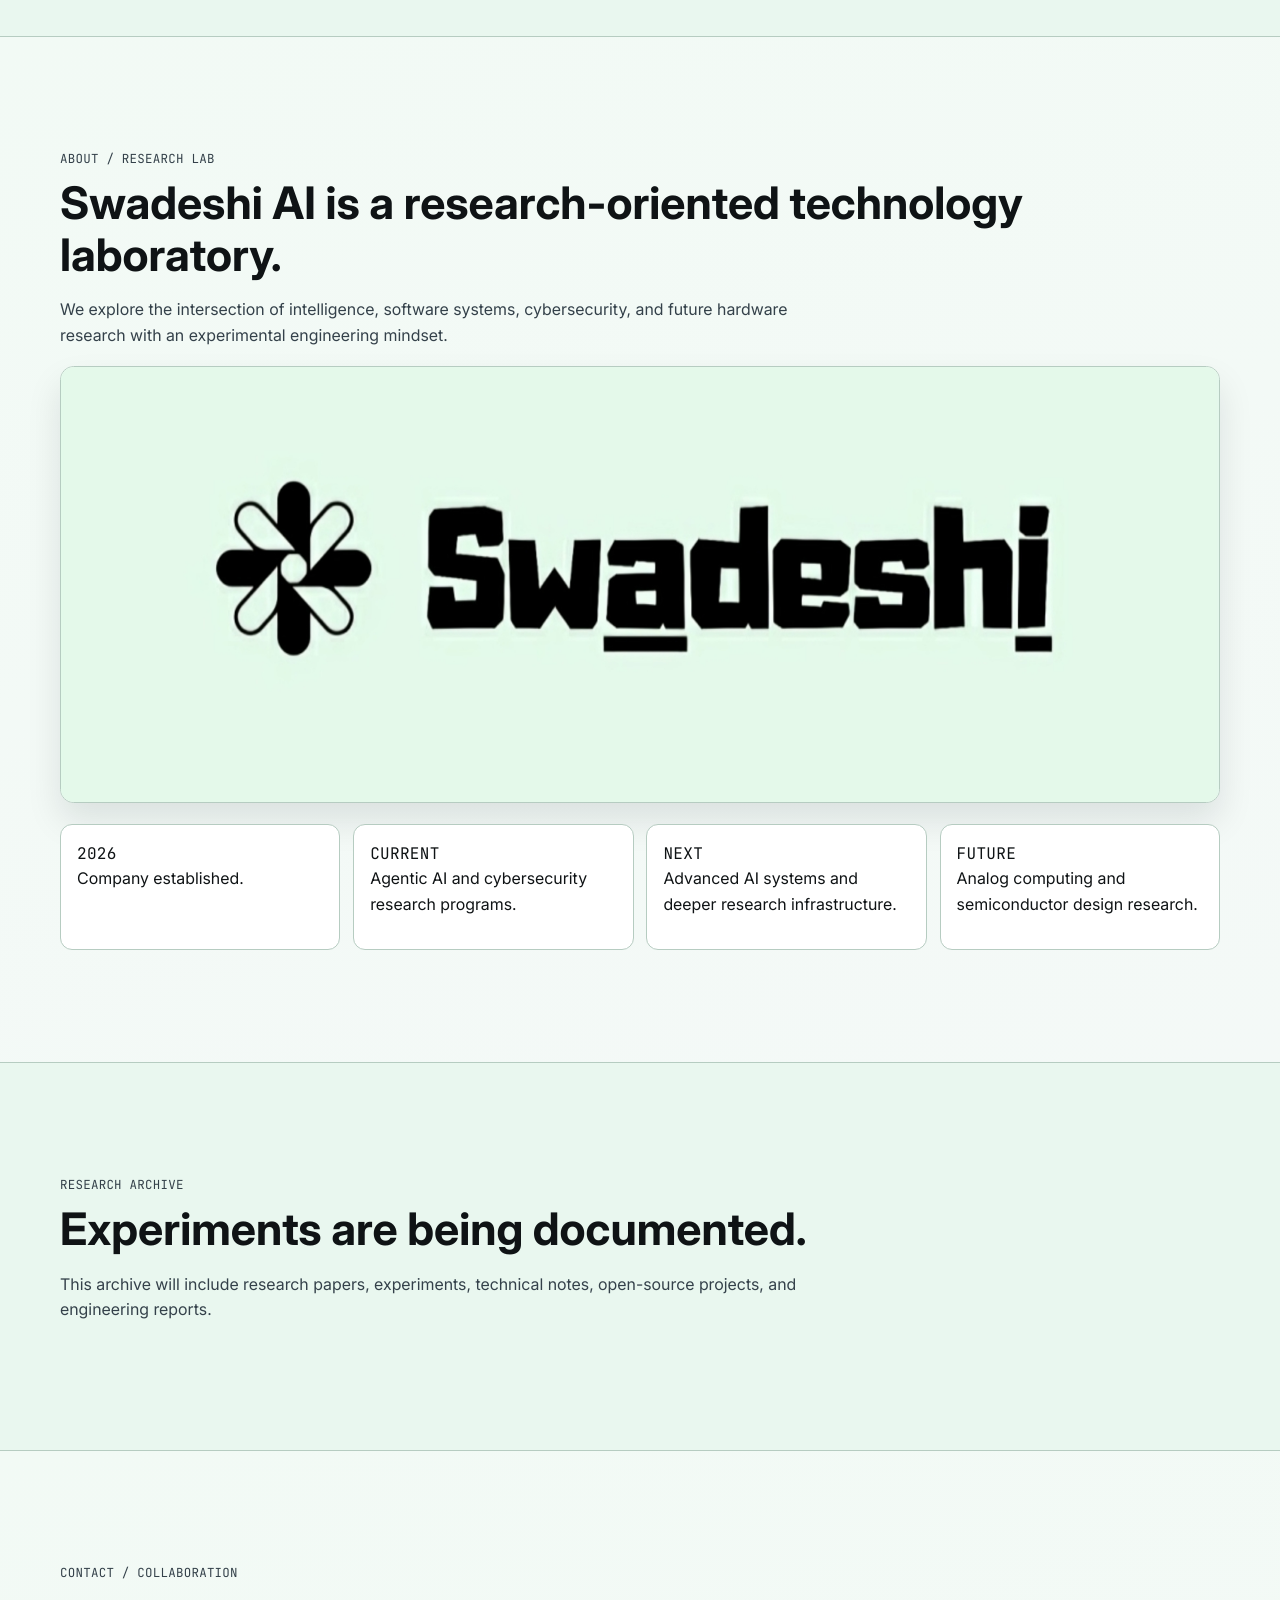
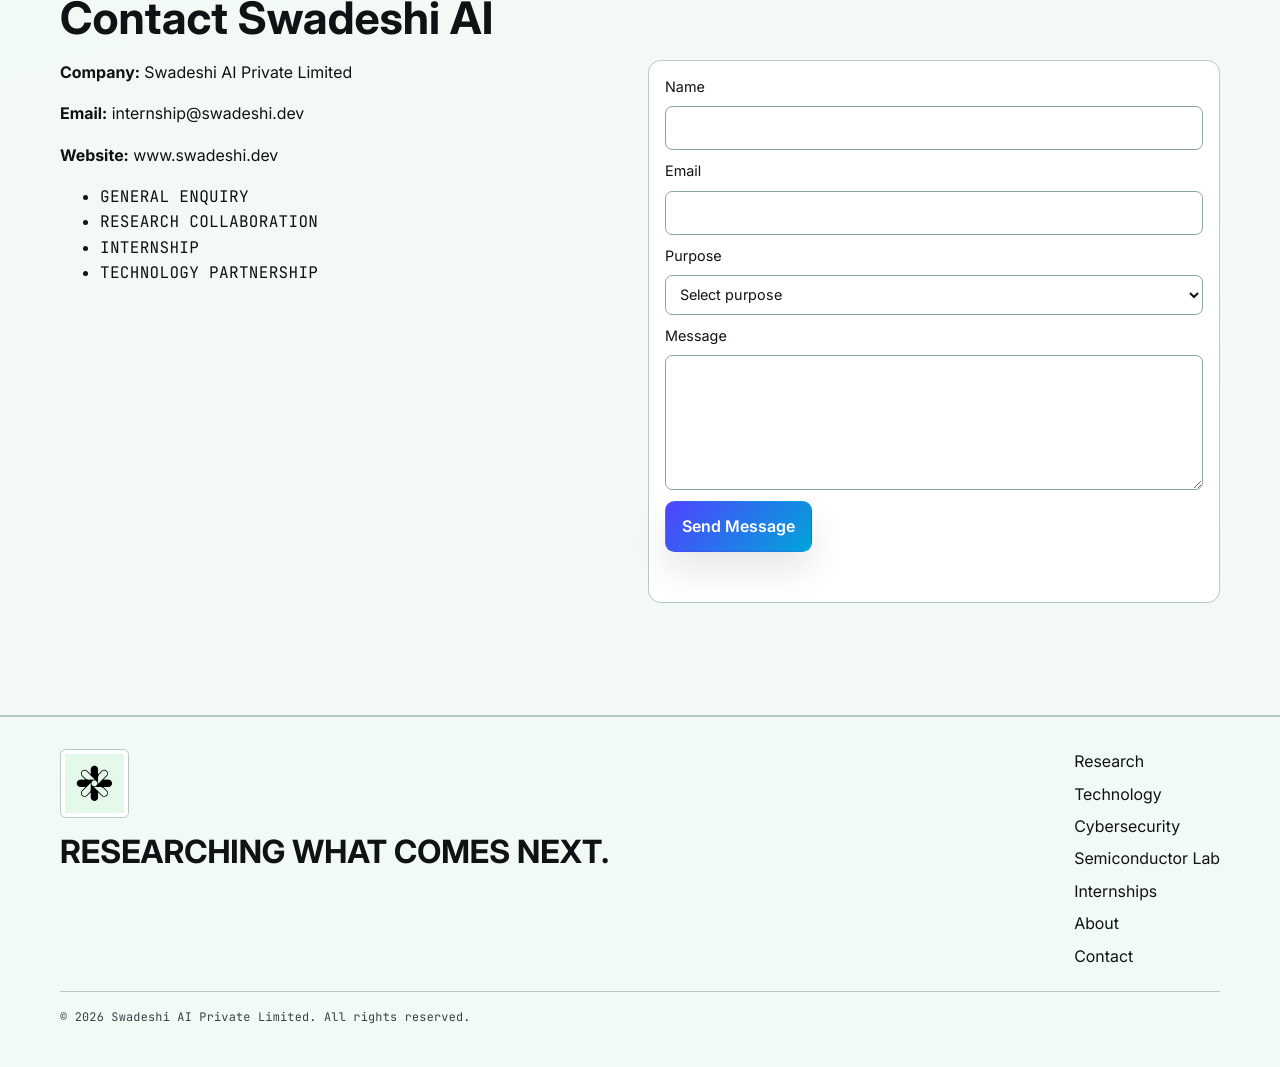
==== commit 880def3e: "Integrate official logo and banner assets from 001 branch Co-authored-by: Rachasumanth <203633847+Ra" ====
--- a/index.html
+++ b/index.html
@@ -33,7 +33,7 @@
       href="https://fonts.googleapis.com/css2?family=Inter:wght@400;500;600;700;800&family=JetBrains+Mono:wght@400;500;700&display=swap"
       rel="stylesheet"
     />
-    <link rel="icon" href="/favicon.ico" sizes="any" />
+    <link rel="icon" type="image/jpeg" href="/logo.JPG" sizes="any" />
     <link rel="stylesheet" href="/styles.css" />
 
     <script type="application/ld+json">
@@ -55,7 +55,7 @@
     <header class="site-header" id="home">
       <div class="container nav-shell">
         <a class="brand" href="#home" aria-label="Swadeshi AI homepage">
-          <span class="brand-mark" aria-hidden="true"></span>
+          <img src="/logo.JPG" alt="Swadeshi AI logo" class="brand-logo" />
           <span class="brand-text">Swadeshi AI</span>
         </a>
 
@@ -255,6 +255,9 @@
           <p class="section-intro">
             We explore the intersection of intelligence, software systems, cybersecurity, and future hardware research with an experimental engineering mindset.
           </p>
+          <figure class="about-banner">
+            <img src="/banner.jpeg" alt="Swadeshi AI research banner" class="about-banner-img" loading="lazy" />
+          </figure>
           <div class="about-timeline">
             <article><span class="mono">2026</span><p>Company established.</p></article>
             <article><span class="mono">CURRENT</span><p>Agentic AI and cybersecurity research programs.</p></article>
@@ -312,7 +315,7 @@
     <footer class="site-footer">
       <div class="container footer-layout">
         <div>
-          <div class="footer-logo" aria-hidden="true"></div>
+          <img src="/logo.JPG" alt="Swadeshi AI logo" class="footer-logo-img" />
           <p class="footer-statement">RESEARCHING WHAT COMES NEXT.</p>
         </div>
         <nav aria-label="Footer">
--- a/styles.css
+++ b/styles.css
@@ -158,35 +158,14 @@
   font-weight: 700;
 }
 
-.brand-mark,
-.footer-logo {
-  width: 1.7rem;
+.brand-logo {
+  width: 1.95rem;
   aspect-ratio: 1;
-  border: 2px solid var(--text);
-  position: relative;
-}
-
-.brand-mark::before,
-.footer-logo::before {
-  content: "";
-  position: absolute;
-  width: 55%;
-  height: 2px;
-  background: var(--text);
-  top: 42%;
-  left: 22%;
-  transform: rotate(-35deg);
-}
-
-.brand-mark::after,
-.footer-logo::after {
-  content: "";
-  position: absolute;
-  width: 2px;
-  height: 100%;
-  background: var(--text);
-  left: 50%;
-  top: 0;
+  object-fit: contain;
+  border-radius: 0.3rem;
+  background: #ffffff;
+  border: 1px solid var(--line);
+  padding: 0.16rem;
 }
 
 .desktop-nav {
@@ -504,6 +483,22 @@
   border: 1px solid var(--line);
   border-radius: 0.75rem;
   padding: 1rem;
+}
+
+.about-banner {
+  margin: 1.15rem 0 1.35rem;
+  border: 1px solid var(--line);
+  border-radius: 0.85rem;
+  overflow: hidden;
+  background: var(--surface);
+  box-shadow: var(--shadow);
+}
+
+.about-banner-img {
+  width: 100%;
+  display: block;
+  aspect-ratio: 16 / 6;
+  object-fit: cover;
 }
 
 .lab-shell {
@@ -630,8 +625,13 @@
   flex-wrap: wrap;
 }
 
-.footer-logo {
-  width: 3rem;
+.footer-logo-img {
+  width: clamp(3rem, 6vw, 4.3rem);
+  display: block;
+  border-radius: 0.35rem;
+  background: #ffffff;
+  border: 1px solid var(--line);
+  padding: 0.25rem;
 }
 
 .footer-statement {
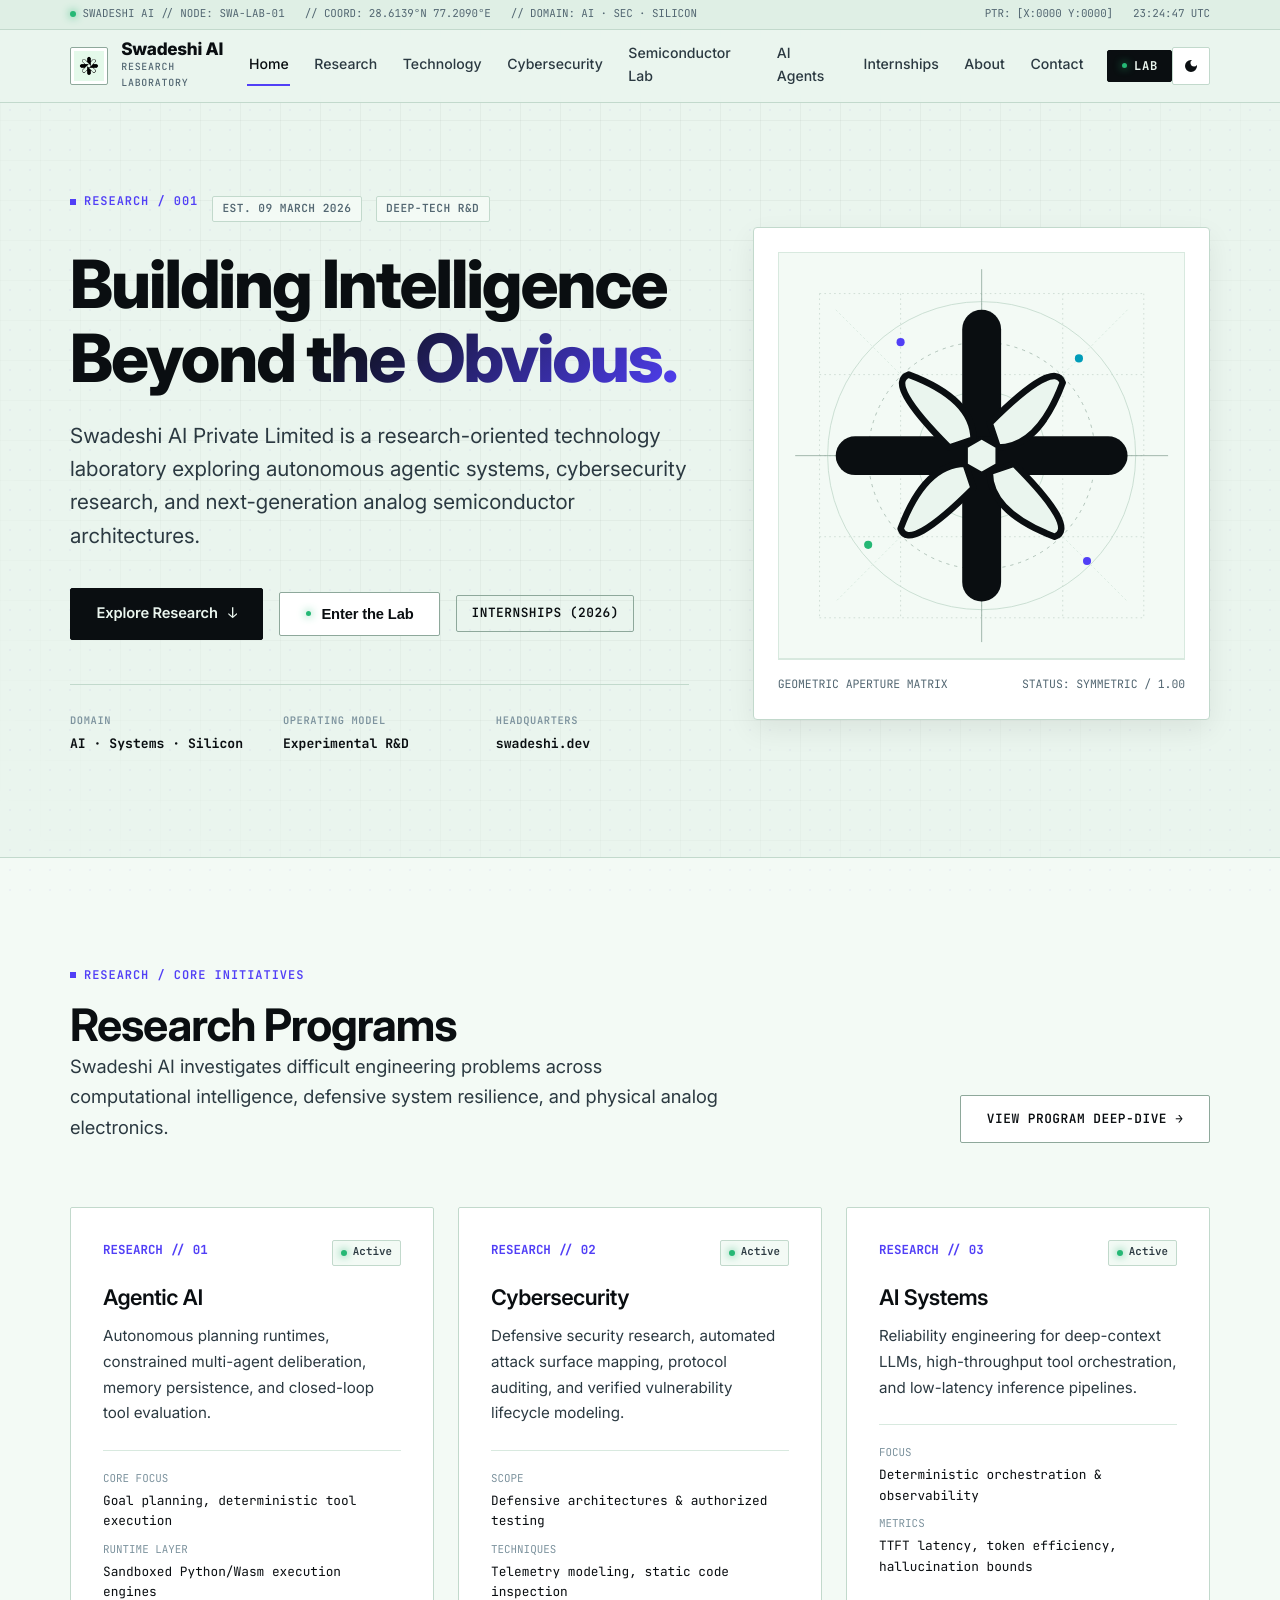
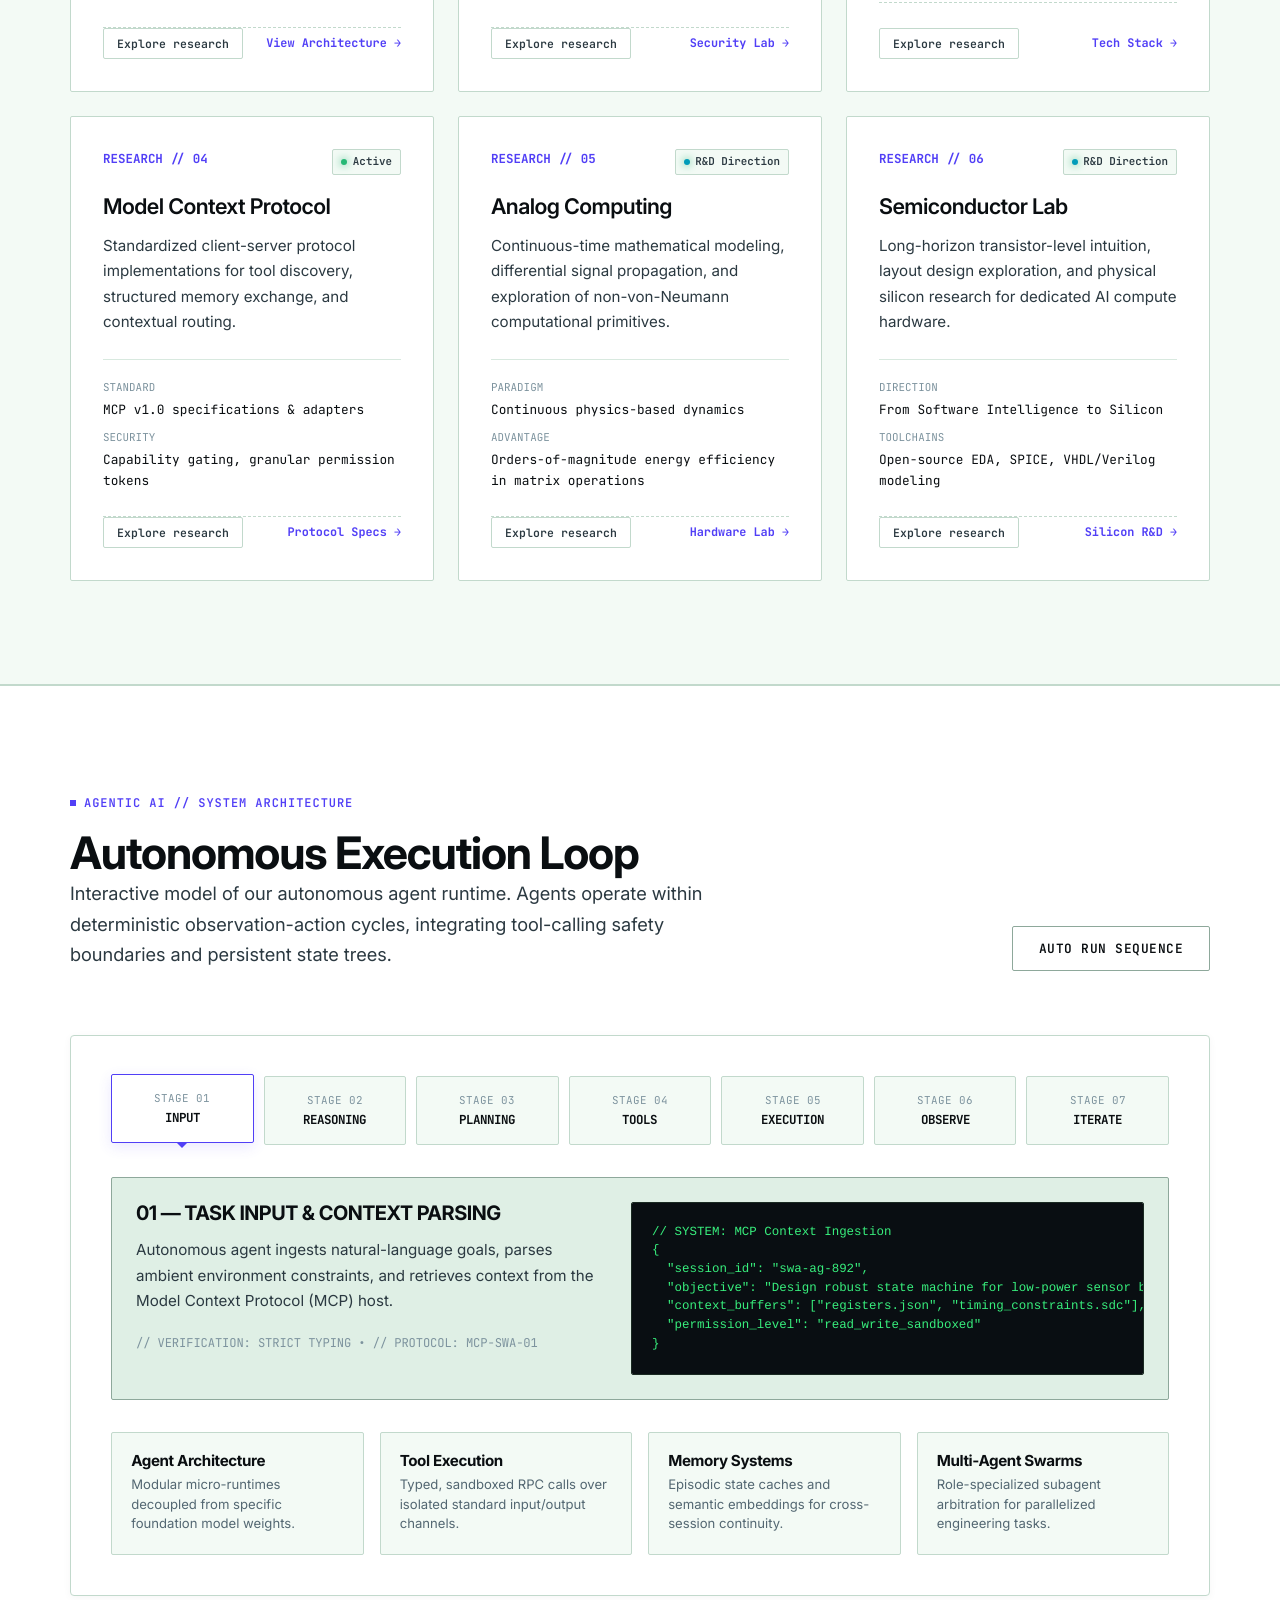
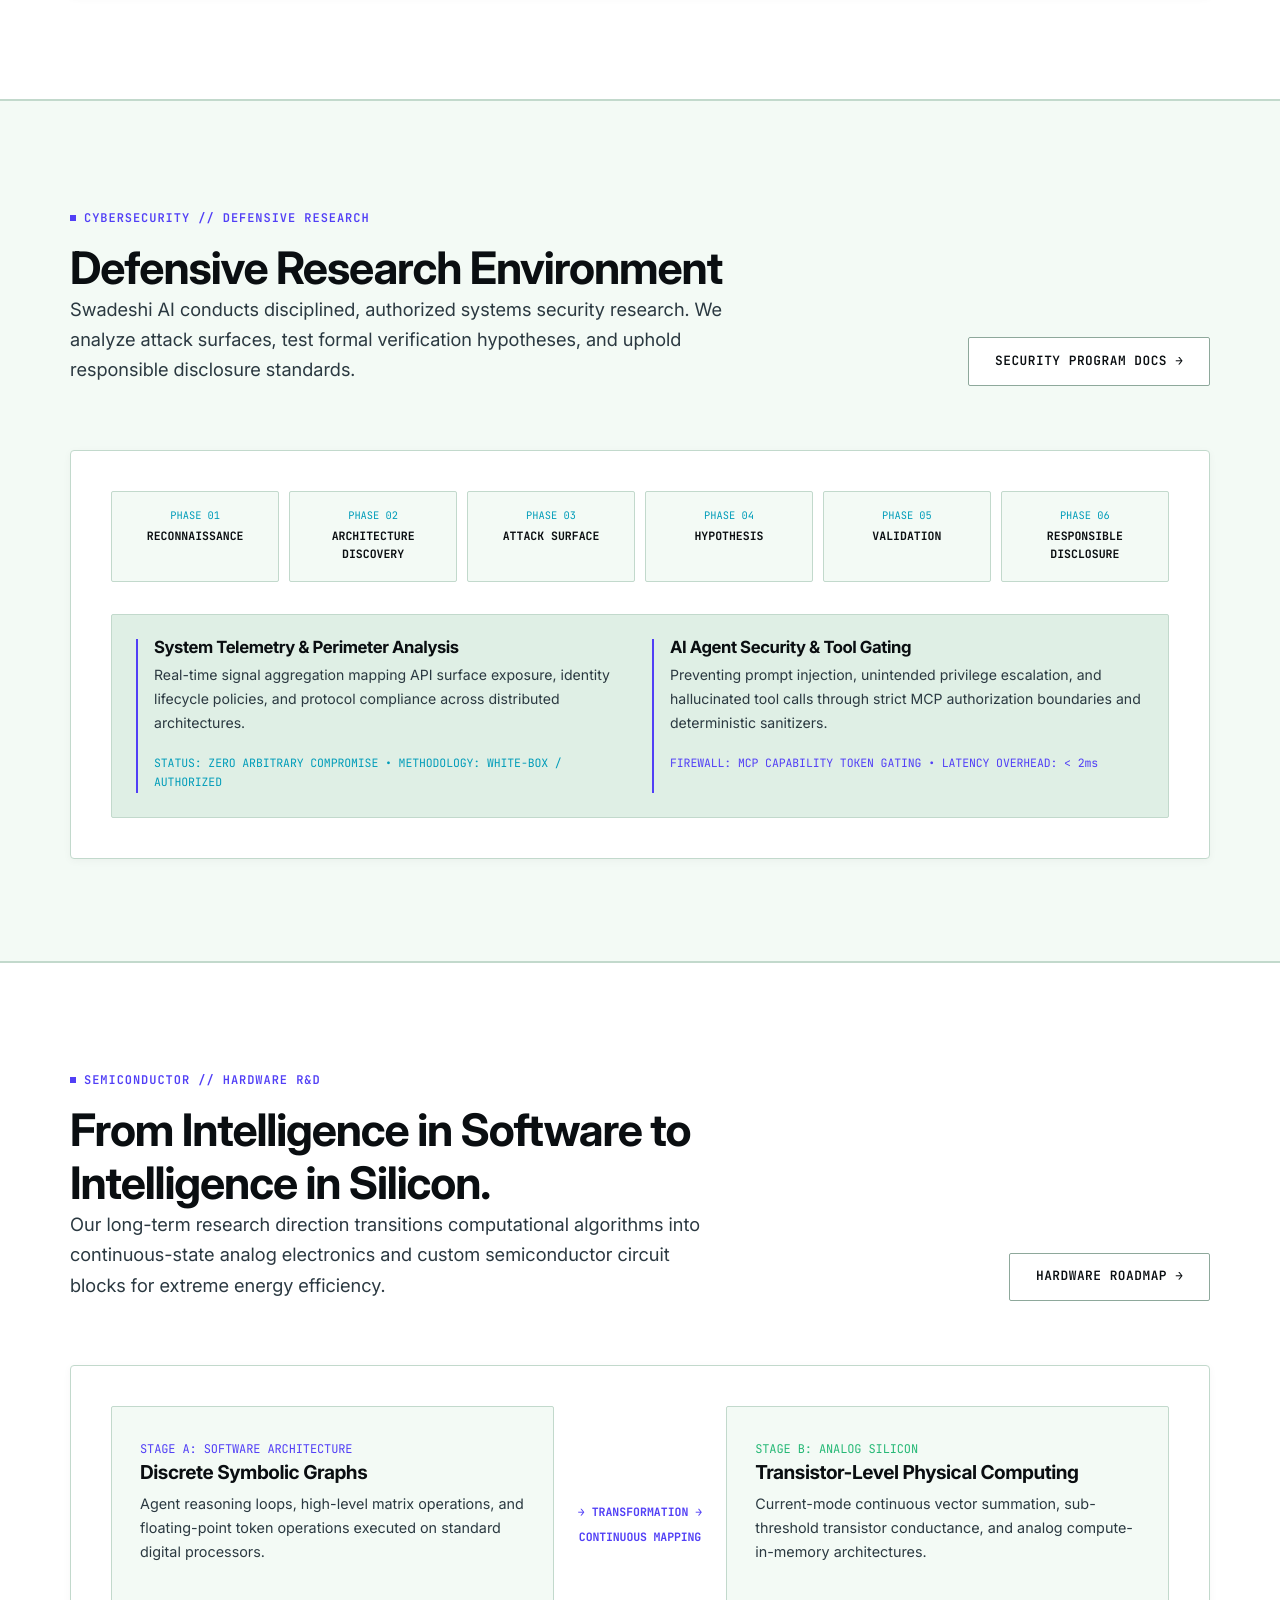
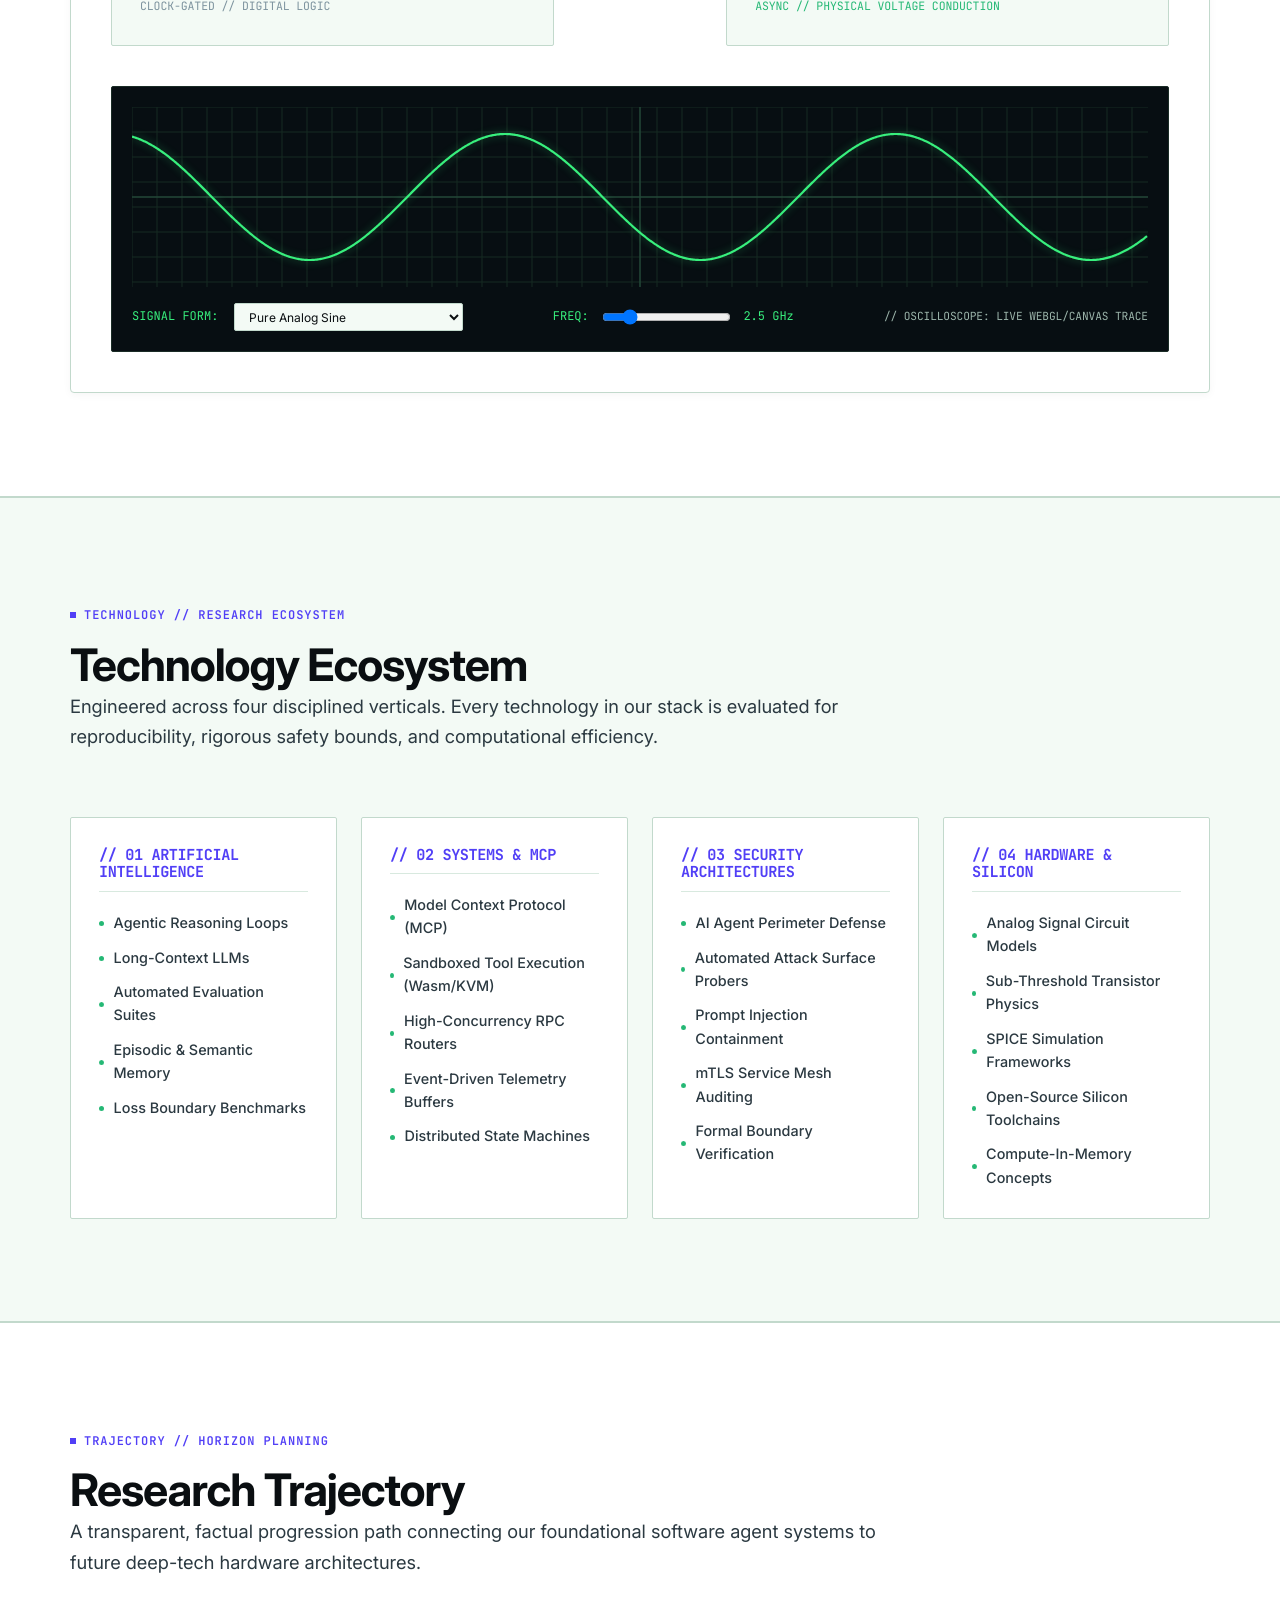
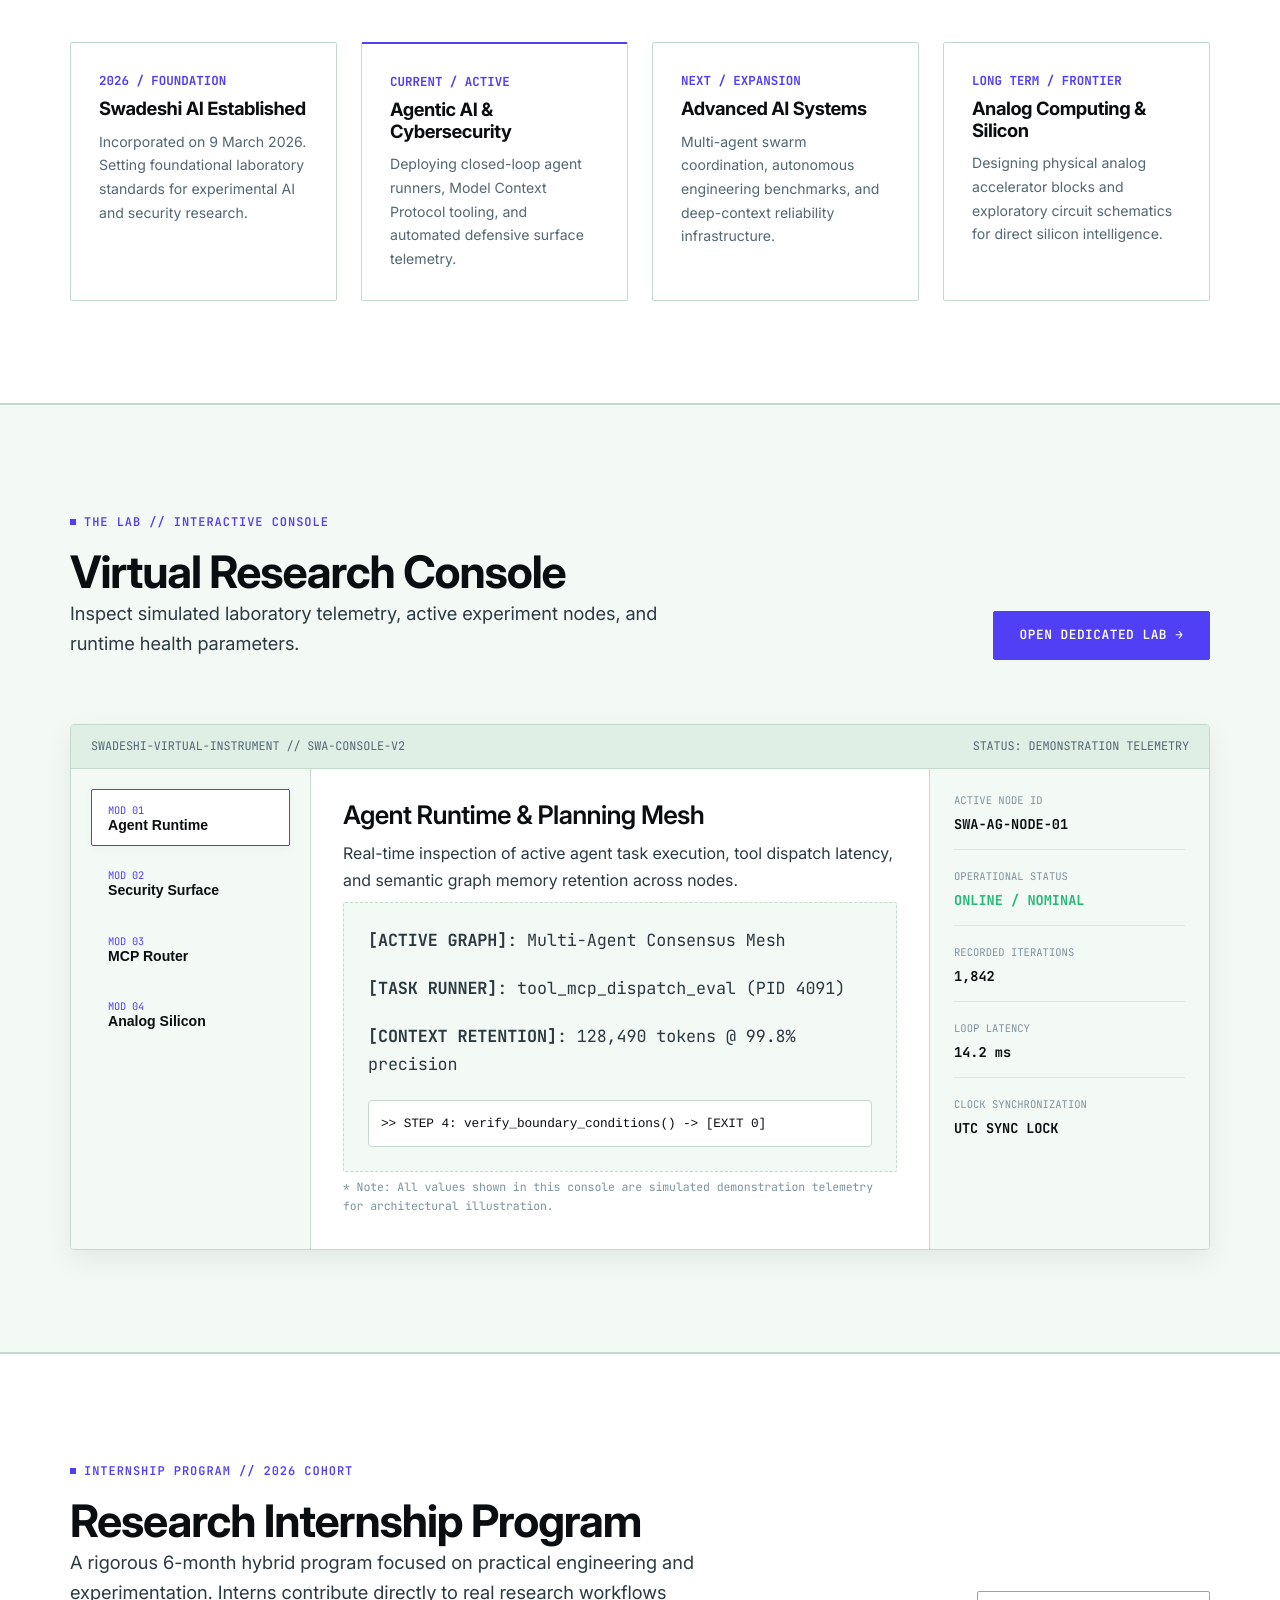
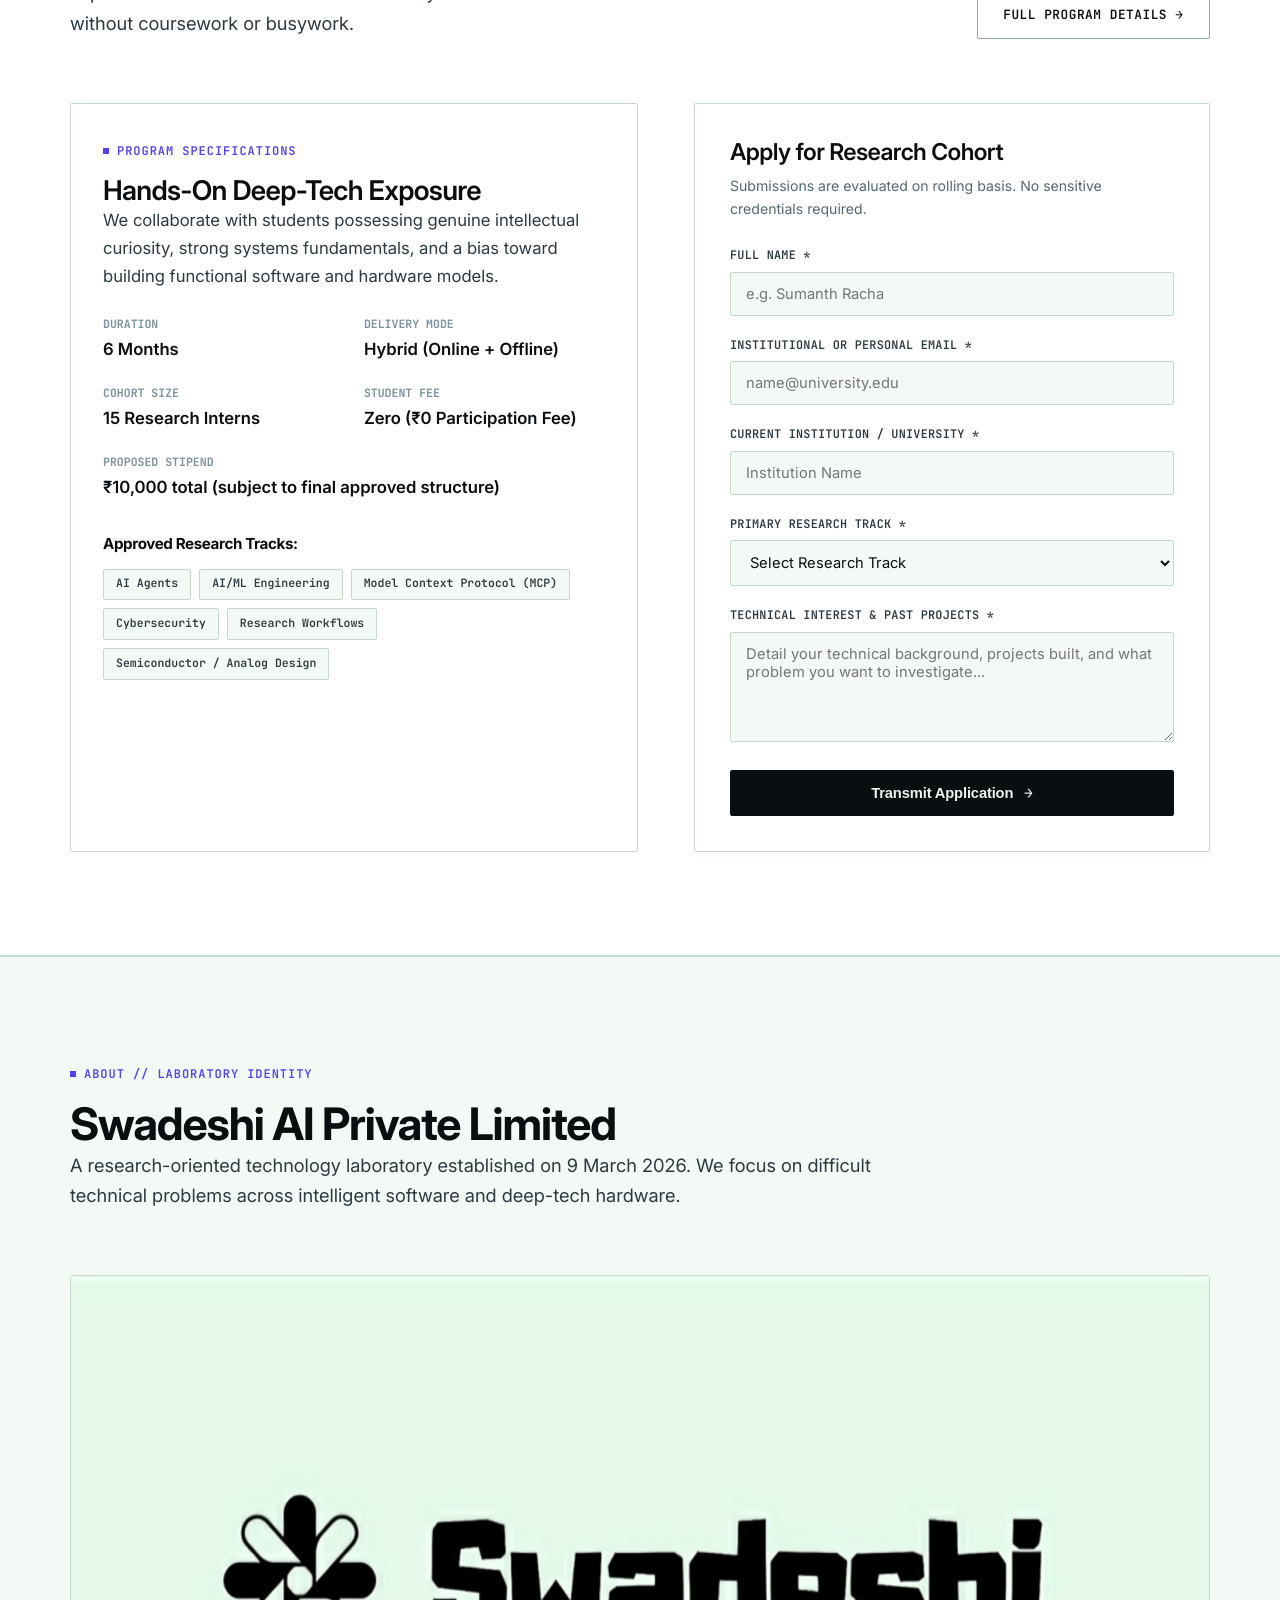
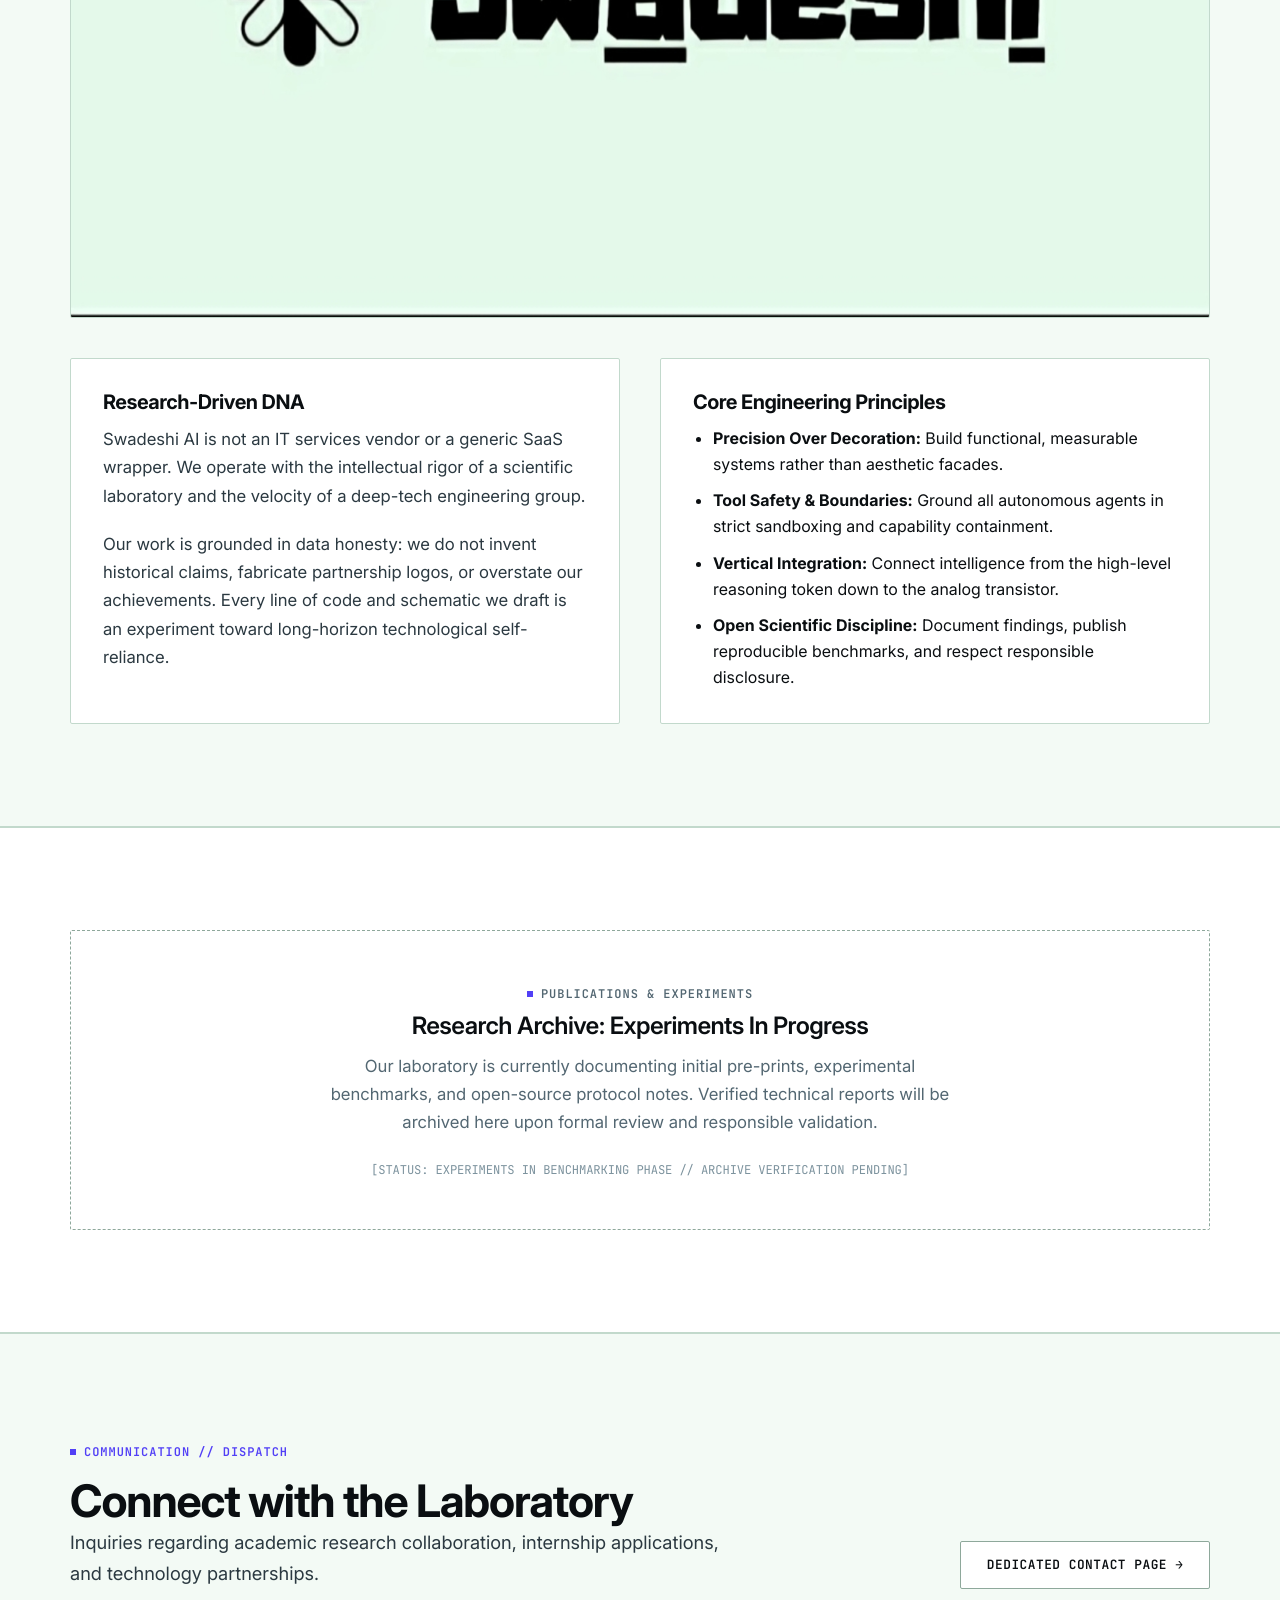
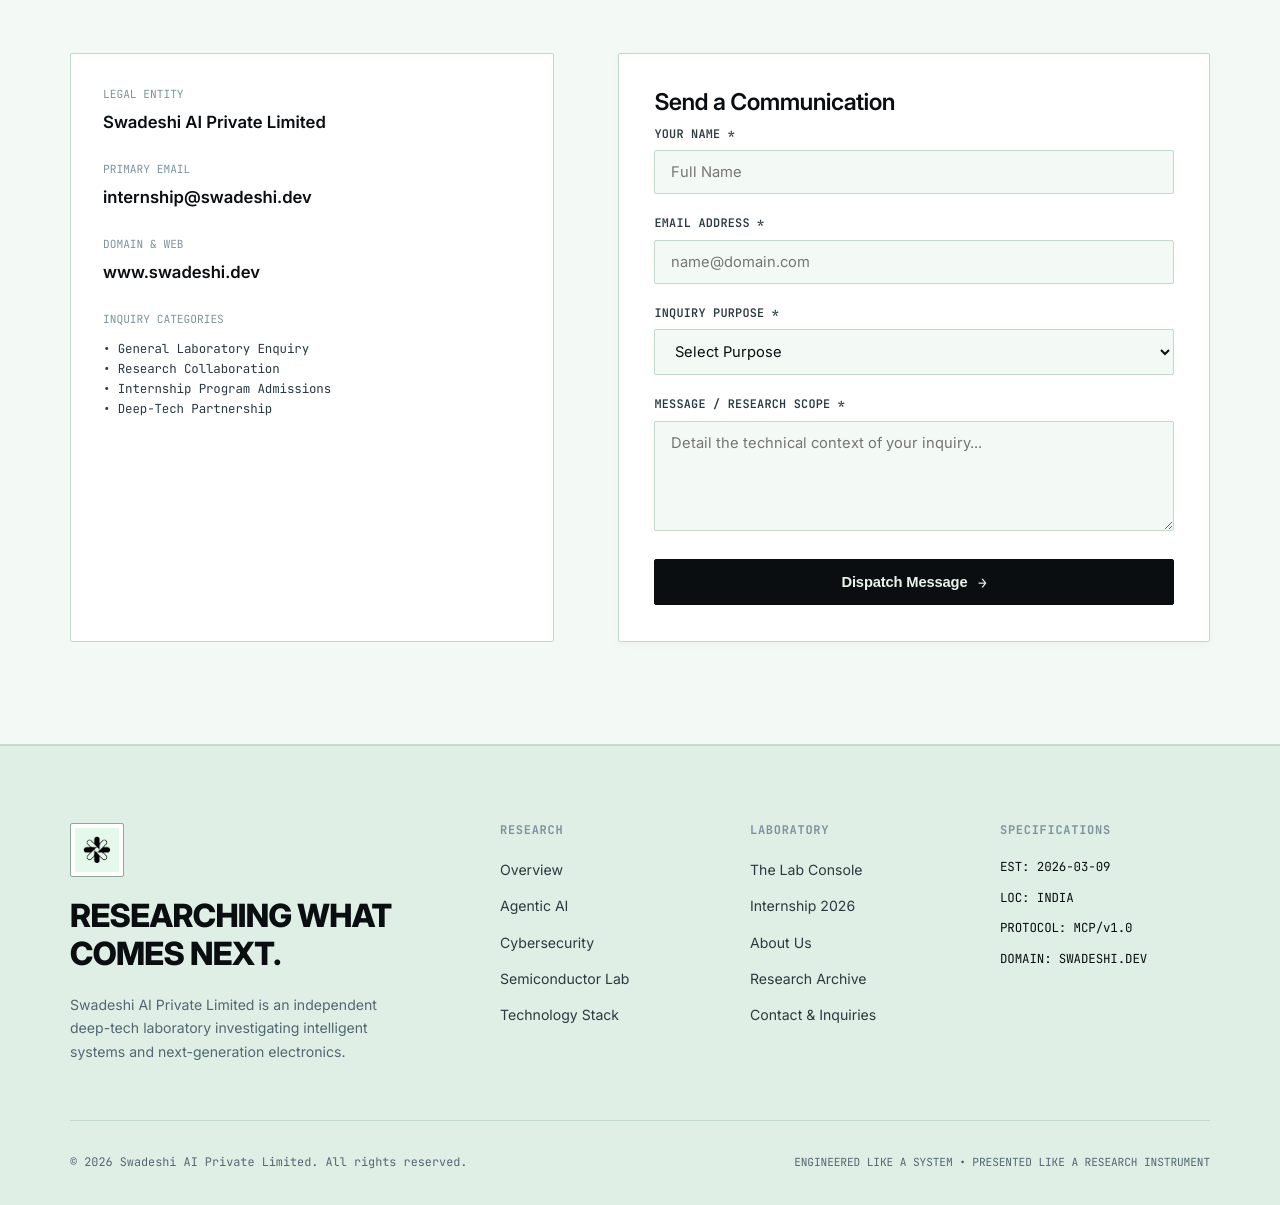
==== commit 7043a2fe: "Architect and build production-grade research laboratory website for Swadeshi AI - Implement scienti" ====
--- a/index.html
+++ b/index.html
@@ -6,330 +6,1330 @@
     <title>Swadeshi AI Private Limited | Research Laboratory for Intelligent Systems</title>
     <meta
       name="description"
-      content="Swadeshi AI Private Limited is a research-oriented technology laboratory exploring agentic AI, cybersecurity, AI systems, and future semiconductor research."
+      content="Swadeshi AI Private Limited is a research-oriented technology laboratory exploring agentic artificial intelligence, cybersecurity systems, and next-generation electronics."
     />
+    <meta name="keywords" content="Swadeshi AI, Agentic AI, AI Systems, Cybersecurity, Semiconductor Research, Analog Computing, Model Context Protocol, MCP" />
+    <meta name="author" content="Swadeshi AI Private Limited" />
     <meta name="robots" content="index, follow" />
     <link rel="canonical" href="https://www.swadeshi.dev/" />
 
+    <!-- Open Graph Metadata -->
     <meta property="og:type" content="website" />
-    <meta property="og:title" content="Swadeshi AI Private Limited" />
+    <meta property="og:title" content="Swadeshi AI Private Limited | Research Laboratory" />
     <meta
       property="og:description"
-      content="Researching intelligent systems, cybersecurity, and deep-tech engineering at Swadeshi AI."
+      content="Research-driven laboratory exploring agentic AI, cybersecurity, and deep-tech hardware research."
     />
     <meta property="og:url" content="https://www.swadeshi.dev/" />
     <meta property="og:site_name" content="Swadeshi AI Private Limited" />
-
+    <meta property="og:image" content="https://www.swadeshi.dev/banner.jpeg" />
+
+    <!-- Twitter Card -->
     <meta name="twitter:card" content="summary_large_image" />
-    <meta name="twitter:title" content="Swadeshi AI Private Limited" />
+    <meta name="twitter:title" content="Swadeshi AI Private Limited | Research Laboratory" />
     <meta
       name="twitter:description"
-      content="A research-driven laboratory building advanced AI systems and future semiconductor research programs."
+      content="Building intelligence beyond the obvious: agentic AI, cybersecurity, and future semiconductor research."
     />
-
+    <meta name="twitter:image" content="https://www.swadeshi.dev/banner.jpeg" />
+
+    <!-- Typography Fonts -->
     <link rel="preconnect" href="https://fonts.googleapis.com" />
     <link rel="preconnect" href="https://fonts.gstatic.com" crossorigin />
     <link
-      href="https://fonts.googleapis.com/css2?family=Inter:wght@400;500;600;700;800&family=JetBrains+Mono:wght@400;500;700&display=swap"
+      href="https://fonts.googleapis.com/css2?family=Inter:wght@400;500;600;700;800&family=JetBrains+Mono:wght@400;500;600;700&display=swap"
       rel="stylesheet"
     />
-    <link rel="icon" type="image/jpeg" href="/logo.JPG" sizes="any" />
+
+    <!-- Favicon & Styles -->
+    <link rel="icon" type="image/jpeg" href="/logo.JPG" />
+    <link rel="apple-touch-icon" href="/logo.JPG" />
     <link rel="stylesheet" href="/styles.css" />
 
+    <!-- Structured Data (JSON-LD) -->
     <script type="application/ld+json">
       {
         "@context": "https://schema.org",
-        "@type": "Organization",
+        "@type": "ResearchOrganization",
         "name": "Swadeshi AI Private Limited",
         "url": "https://www.swadeshi.dev",
+        "logo": "https://www.swadeshi.dev/logo.JPG",
         "foundingDate": "2026-03-09",
         "email": "internship@swadeshi.dev",
         "description": "Research-oriented technology laboratory exploring agentic AI, cybersecurity, AI systems, and next-generation electronics.",
-        "sameAs": ["https://www.swadeshi.dev"]
+        "knowsAbout": [
+          "Agentic AI",
+          "Artificial Intelligence",
+          "Cybersecurity",
+          "Analog Computing",
+          "Semiconductor Design",
+          "Model Context Protocol"
+        ],
+        "address": {
+          "@type": "PostalAddress",
+          "addressCountry": "India"
+        }
       }
     </script>
   </head>
   <body>
-    <a class="skip-link" href="#main-content">Skip to main content</a>
-
-    <header class="site-header" id="home">
+    <!-- Minimal Branded Boot Sequence -->
+    <div id="system-boot-loader" class="system-boot-loader" aria-hidden="true">
+      <div class="boot-symbol">
+        <img src="/logo.JPG" alt="Swadeshi AI symbol" style="width: 100%; height: 100%; object-fit: contain;" />
+      </div>
+      <div class="boot-log" id="boot-log-text">SWADESHI AI PROTOCOL / SYS_INIT</div>
+      <div class="boot-progress-bar">
+        <div class="boot-progress-inner" id="boot-progress-bar"></div>
+      </div>
+    </div>
+
+    <!-- Accessible Skip Link -->
+    <a class="skip-link" href="#main-content">Skip to research content</a>
+
+    <!-- Scientific Telemetry Status Bar -->
+    <aside class="telemetry-bar" aria-label="System telemetry">
+      <div class="container telemetry-inner">
+        <div class="telemetry-group">
+          <span class="telemetry-item">
+            <span class="pulse-dot" aria-hidden="true"></span>
+            <span>SWADESHI AI // NODE: SWA-LAB-01</span>
+          </span>
+          <span class="telemetry-item mono">// COORD: 28.6139°N 77.2090°E</span>
+          <span class="telemetry-item mono">// DOMAIN: AI · SEC · SILICON</span>
+        </div>
+        <div class="telemetry-group">
+          <span class="telemetry-item mono" id="telem-coords">PTR: [X:0000 Y:0000]</span>
+          <span class="telemetry-item mono" id="telem-clock">00:00:00 UTC</span>
+        </div>
+      </div>
+    </aside>
+
+    <!-- Site Header & Navigation -->
+    <header class="site-header">
       <div class="container nav-shell">
-        <a class="brand" href="#home" aria-label="Swadeshi AI homepage">
-          <img src="/logo.JPG" alt="Swadeshi AI logo" class="brand-logo" />
-          <span class="brand-text">Swadeshi AI</span>
+        <a class="brand" href="/" aria-label="Swadeshi AI Laboratory Home">
+          <div class="brand-symbol-wrap">
+            <img src="/logo.JPG" alt="Swadeshi AI official emblem" class="brand-logo-img" />
+          </div>
+          <div class="brand-text-group">
+            <span class="brand-title">Swadeshi AI</span>
+            <span class="brand-sub">Research Laboratory</span>
+          </div>
         </a>
 
-        <nav class="desktop-nav" aria-label="Primary">
-          <a href="#research">Research</a>
-          <a href="#technology">Technology</a>
-          <a href="#cybersecurity">Cybersecurity</a>
-          <a href="#semiconductor">Semiconductor Lab</a>
-          <a href="#agents">AI Agents</a>
-          <a href="#internships">Internships</a>
-          <a href="#about">About</a>
-          <a href="#contact">Contact</a>
-          <a class="lab-link" href="#lab">LAB</a>
+        <!-- Desktop Minimal Horizontal Nav -->
+        <nav class="desktop-nav" aria-label="Primary Navigation">
+          <a class="nav-link active" href="/">Home</a>
+          <a class="nav-link" href="/research/">Research</a>
+          <a class="nav-link" href="/technology/">Technology</a>
+          <a class="nav-link" href="/cybersecurity/">Cybersecurity</a>
+          <a class="nav-link" href="/semiconductor/">Semiconductor Lab</a>
+          <a class="nav-link" href="/agents/">AI Agents</a>
+          <a class="nav-link" href="/internships/">Internships</a>
+          <a class="nav-link" href="/about/">About</a>
+          <a class="nav-link" href="/contact/">Contact</a>
+          <button type="button" class="nav-lab-btn trigger-lab-modal">
+            <span class="pulse-dot" style="width: 5px; height: 5px;"></span>
+            <span>LAB</span>
+          </button>
         </nav>
 
-        <div class="header-actions">
-          <button class="theme-toggle" type="button" aria-label="Toggle dark mode">
-            <span aria-hidden="true">◐</span>
+        <!-- Header Controls (Theme & Mobile Menu) -->
+        <div class="header-controls">
+          <button class="btn-icon theme-toggle" type="button" aria-label="Toggle dark mode">
+            <svg viewBox="0 0 24 24" aria-hidden="true">
+              <path d="M12 3a9 9 0 1 0 9 9c0-.46-.04-.92-.1-1.36a5.389 5.389 0 0 1-4.4 2.26 5.403 5.403 0 0 1-3.14-9.8c-.44-.06-.9-.1-1.36-.1z" />
+            </svg>
           </button>
-          <button class="menu-toggle" type="button" aria-label="Open menu" aria-expanded="false" aria-controls="mobile-nav">
-            <span></span><span></span>
+          <button class="btn-icon menu-toggle" type="button" aria-label="Open navigation menu" aria-expanded="false" aria-controls="mobile-nav-drawer">
+            <span></span>
+            <span></span>
           </button>
         </div>
       </div>
 
-      <nav id="mobile-nav" class="mobile-nav" aria-label="Mobile"></nav>
+      <!-- Mobile Navigation Drawer -->
+      <nav id="mobile-nav-drawer" class="mobile-nav-drawer" aria-label="Mobile Navigation">
+        <ul class="mobile-nav-list">
+          <li><a href="/"><span>Home</span> <span class="mono">00</span></a></li>
+          <li><a href="/research/"><span>Research Programs</span> <span class="mono">01</span></a></li>
+          <li><a href="/technology/"><span>Technology Ecosystem</span> <span class="mono">02</span></a></li>
+          <li><a href="/cybersecurity/"><span>Cybersecurity Lab</span> <span class="mono">03</span></a></li>
+          <li><a href="/semiconductor/"><span>Semiconductor Lab</span> <span class="mono">04</span></a></li>
+          <li><a href="/agents/"><span>Agentic AI Systems</span> <span class="mono">05</span></a></li>
+          <li><a href="/internships/"><span>Internship Portal</span> <span class="mono">06</span></a></li>
+          <li><a href="/about/"><span>About Laboratory</span> <span class="mono">07</span></a></li>
+          <li><a href="/contact/"><span>Contact & Inquiries</span> <span class="mono">08</span></a></li>
+          <li style="margin-top: 0.5rem;">
+            <a href="/lab/" class="btn btn-accent" style="color: #ffffff; justify-content: center;">
+              <span>ENTER THE LAB CONSOLE</span>
+            </a>
+          </li>
+        </ul>
+      </nav>
     </header>
 
     <main id="main-content">
-      <section class="hero section" aria-labelledby="hero-title">
+      <!-- ====================================================================
+           1. HERO SECTION
+           ==================================================================== -->
+      <section class="hero" aria-labelledby="hero-title">
         <div class="container hero-grid">
-          <div class="hero-copy" data-parallax>
-            <p class="kicker mono">RESEARCH / 001</p>
-            <h1 id="hero-title">Engineering Intelligence Beyond Conventional Systems.</h1>
+          <div class="hero-content">
+            <div class="hero-badge-row">
+              <span class="kicker">RESEARCH / 001</span>
+              <span class="meta-tag">EST. 09 MARCH 2026</span>
+              <span class="meta-tag">DEEP-TECH R&amp;D</span>
+            </div>
+
+            <h1 id="hero-title" class="hero-h1">
+              Building Intelligence <br />
+              <span class="gradient-text">Beyond the Obvious.</span>
+            </h1>
+
+            <p class="hero-desc">
+              Swadeshi AI Private Limited is a research-oriented technology laboratory exploring
+              autonomous agentic systems, cybersecurity research, and next-generation analog semiconductor architectures.
+            </p>
+
+            <div class="hero-cta-group">
+              <a href="#research" class="btn btn-primary">
+                <span>Explore Research</span>
+                <span class="mono" aria-hidden="true">&darr;</span>
+              </a>
+              <button type="button" class="btn btn-secondary trigger-lab-modal">
+                <span class="pulse-dot" style="width: 5px; height: 5px;"></span>
+                <span>Enter the Lab</span>
+              </button>
+              <a href="/internships/" class="btn btn-sm btn-mono" style="border: 1px solid var(--line-strong);">
+                Internships (2026)
+              </a>
+            </div>
+
+            <div class="hero-meta-strip" aria-label="Laboratory metadata">
+              <div class="hero-meta-item">
+                <span class="hero-meta-label">Domain</span>
+                <span class="hero-meta-value">AI · Systems · Silicon</span>
+              </div>
+              <div class="hero-meta-item">
+                <span class="hero-meta-label">Operating Model</span>
+                <span class="hero-meta-value">Experimental R&amp;D</span>
+              </div>
+              <div class="hero-meta-item">
+                <span class="hero-meta-label">Headquarters</span>
+                <span class="hero-meta-value">swadeshi.dev</span>
+              </div>
+            </div>
+          </div>
+
+          <!-- Hero Scientific Interactive Visualizer -->
+          <div class="hero-visual-card" aria-hidden="true">
+            <div class="hero-canvas-wrap">
+              <svg class="hero-canvas-svg" viewBox="0 0 500 500" fill="none" xmlns="http://www.w3.org/2000/svg">
+                <!-- Precision Coordinate Grid -->
+                <g stroke="var(--line-strong)" stroke-width="0.7" stroke-dasharray="2 4" opacity="0.6">
+                  <line x1="50" y1="50" x2="450" y2="50" />
+                  <line x1="50" y1="150" x2="450" y2="150" />
+                  <line x1="50" y1="250" x2="450" y2="250" />
+                  <line x1="50" y1="350" x2="450" y2="350" />
+                  <line x1="50" y1="450" x2="450" y2="450" />
+                  <line x1="50" y1="50" x2="50" y2="450" />
+                  <line x1="150" y1="50" x2="150" y2="450" />
+                  <line x1="250" y1="50" x2="250" y2="450" />
+                  <line x1="350" y1="50" x2="350" y2="450" />
+                  <line x1="450" y1="50" x2="450" y2="450" />
+                </g>
+
+                <!-- Concentric Circular Alignment Reticles -->
+                <circle cx="250" cy="250" r="190" stroke="var(--line)" stroke-width="1" />
+                <circle cx="250" cy="250" r="140" stroke="var(--line-strong)" stroke-width="0.8" stroke-dasharray="4 6" />
+                <circle cx="250" cy="250" r="80" stroke="var(--line)" stroke-width="1" />
+
+                <!-- Dynamic Layer influenced by pointer -->
+                <g class="hero-dynamic-layer" style="transition: transform 120ms ease-out;">
+                  <!-- Crosshair Guides -->
+                  <line x1="250" y1="20" x2="250" y2="480" stroke="var(--line-strong)" stroke-width="1" />
+                  <line x1="20" y1="250" x2="480" y2="250" stroke="var(--line-strong)" stroke-width="1" />
+                  
+                  <!-- Diagonal Vector Rays -->
+                  <line x1="70" y1="70" x2="430" y2="430" stroke="var(--line-light)" stroke-width="1" stroke-dasharray="3 3" />
+                  <line x1="430" y1="70" x2="70" y2="430" stroke="var(--line-light)" stroke-width="1" stroke-dasharray="3 3" />
+
+                  <!-- Stylized Geometric Motif directly echoing the Swadeshi AI Emblem geometry -->
+                  <!-- Vertical Pill Bar -->
+                  <rect x="226" y="70" width="48" height="360" rx="24" fill="var(--text-primary)" />
+                  <!-- Horizontal Pill Bar -->
+                  <rect x="70" y="226" width="360" height="48" rx="24" fill="var(--text-primary)" />
+
+                  <!-- 4 Diagonal Aperture Blades (Outlined & Contoured) -->
+                  <!-- Top Right Blade -->
+                  <path d="M260 210 Q 340 130 350 160 Q 320 240 270 240 Z" fill="var(--bg)" stroke="var(--text-primary)" stroke-width="8" stroke-linejoin="round" />
+                  <!-- Bottom Right Blade -->
+                  <path d="M290 260 Q 370 340 340 350 Q 260 320 260 270 Z" fill="var(--bg)" stroke="var(--text-primary)" stroke-width="8" stroke-linejoin="round" />
+                  <!-- Bottom Left Blade -->
+                  <path d="M240 290 Q 160 370 150 340 Q 180 260 230 260 Z" fill="var(--bg)" stroke="var(--text-primary)" stroke-width="8" stroke-linejoin="round" />
+                  <!-- Top Left Blade -->
+                  <path d="M210 240 Q 130 160 160 150 Q 240 180 240 230 Z" fill="var(--bg)" stroke="var(--text-primary)" stroke-width="8" stroke-linejoin="round" />
+
+                  <!-- Central Hexagonal / Aperture Negative Space -->
+                  <polygon points="250,228 269,239 269,261 250,272 231,261 231,239" fill="var(--bg)" stroke="var(--text-primary)" stroke-width="4" />
+                </g>
+
+                <!-- Responsive Orbit Nodes -->
+                <circle class="hero-node" cx="150" cy="110" r="5" fill="var(--accent)" />
+                <circle class="hero-node" cx="370" cy="130" r="5" fill="var(--accent-cyan)" />
+                <circle class="hero-node" cx="380" cy="380" r="5" fill="var(--accent)" />
+                <circle class="hero-node" cx="110" cy="360" r="5" fill="var(--accent-mint)" />
+              </svg>
+            </div>
+            <div class="visual-hud">
+              <span class="mono">GEOMETRIC APERTURE MATRIX</span>
+              <span class="mono">STATUS: SYMMETRIC / 1.00</span>
+            </div>
+          </div>
+        </div>
+      </section>
+
+      <!-- ====================================================================
+           2. RESEARCH PROGRAMS SECTION
+           ==================================================================== -->
+      <section id="research" class="section section-alt" aria-labelledby="research-heading">
+        <div class="container">
+          <div class="section-header-split">
+            <div class="header-copy">
+              <p class="kicker">RESEARCH / CORE INITIATIVES</p>
+              <h2 id="research-heading">Research Programs</h2>
+              <p class="section-intro">
+                Swadeshi AI investigates difficult engineering problems across computational intelligence, 
+                defensive system resilience, and physical analog electronics.
+              </p>
+            </div>
+            <div>
+              <a href="/research/" class="btn btn-secondary btn-mono">View Program Deep-Dive &rarr;</a>
+            </div>
+          </div>
+
+          <div class="research-grid">
+            <!-- 01 Agentic AI -->
+            <article class="research-card">
+              <div>
+                <div class="card-top">
+                  <span class="card-id">RESEARCH // 01</span>
+                  <span class="card-status active">
+                    <span class="pulse-dot"></span> Active
+                  </span>
+                </div>
+                <h3>Agentic AI</h3>
+                <p>
+                  Autonomous planning runtimes, constrained multi-agent deliberation, memory persistence, and closed-loop tool evaluation.
+                </p>
+                <div class="card-specs">
+                  <div class="card-spec-row">
+                    <span class="spec-label">Core Focus</span>
+                    <span class="spec-val">Goal planning, deterministic tool execution</span>
+                  </div>
+                  <div class="card-spec-row">
+                    <span class="spec-label">Runtime Layer</span>
+                    <span class="spec-val">Sandboxed Python/Wasm execution engines</span>
+                  </div>
+                </div>
+                <div class="card-drawer">
+                  <p><strong>Experiments:</strong> Benchmark suites for tool error recovery, long-horizon multi-step plan synthesis, and context-window token degradation.</p>
+                  <p><strong>Status:</strong> Active laboratory implementation with continuous telemetry tracking.</p>
+                </div>
+              </div>
+              <div class="card-btn-row">
+                <button type="button" class="card-toggle-btn" aria-expanded="false">Explore research</button>
+                <a href="/agents/" class="card-link">View Architecture &rarr;</a>
+              </div>
+            </article>
+
+            <!-- 02 Cybersecurity -->
+            <article class="research-card">
+              <div>
+                <div class="card-top">
+                  <span class="card-id">RESEARCH // 02</span>
+                  <span class="card-status active">
+                    <span class="pulse-dot"></span> Active
+                  </span>
+                </div>
+                <h3>Cybersecurity</h3>
+                <p>
+                  Defensive security research, automated attack surface mapping, protocol auditing, and verified vulnerability lifecycle modeling.
+                </p>
+                <div class="card-specs">
+                  <div class="card-spec-row">
+                    <span class="spec-label">Scope</span>
+                    <span class="spec-val">Defensive architectures &amp; authorized testing</span>
+                  </div>
+                  <div class="card-spec-row">
+                    <span class="spec-label">Techniques</span>
+                    <span class="spec-val">Telemetry modeling, static code inspection</span>
+                  </div>
+                </div>
+                <div class="card-drawer">
+                  <p><strong>Methodology:</strong> Strict adherence to authorized boundary rules, reproducibility frameworks, and responsible disclosure coordination.</p>
+                  <p><strong>Focus:</strong> AI-assisted perimeter verification and supply-chain dependency auditing.</p>
+                </div>
+              </div>
+              <div class="card-btn-row">
+                <button type="button" class="card-toggle-btn" aria-expanded="false">Explore research</button>
+                <a href="/cybersecurity/" class="card-link">Security Lab &rarr;</a>
+              </div>
+            </article>
+
+            <!-- 03 AI Systems -->
+            <article class="research-card">
+              <div>
+                <div class="card-top">
+                  <span class="card-id">RESEARCH // 03</span>
+                  <span class="card-status active">
+                    <span class="pulse-dot"></span> Active
+                  </span>
+                </div>
+                <h3>AI Systems</h3>
+                <p>
+                  Reliability engineering for deep-context LLMs, high-throughput tool orchestration, and low-latency inference pipelines.
+                </p>
+                <div class="card-specs">
+                  <div class="card-spec-row">
+                    <span class="spec-label">Focus</span>
+                    <span class="spec-val">Deterministic orchestration &amp; observability</span>
+                  </div>
+                  <div class="card-spec-row">
+                    <span class="spec-label">Metrics</span>
+                    <span class="spec-val">TTFT latency, token efficiency, hallucination bounds</span>
+                  </div>
+                </div>
+                <div class="card-drawer">
+                  <p><strong>Architecture:</strong> Context-window cache tiering, streaming AST verification, and multi-model consensus arbitration.</p>
+                  <p><strong>Goal:</strong> Transform probabilistic foundation models into deterministic engineering instruments.</p>
+                </div>
+              </div>
+              <div class="card-btn-row">
+                <button type="button" class="card-toggle-btn" aria-expanded="false">Explore research</button>
+                <a href="/technology/" class="card-link">Tech Stack &rarr;</a>
+              </div>
+            </article>
+
+            <!-- 04 MCP / Tool-Calling -->
+            <article class="research-card">
+              <div>
+                <div class="card-top">
+                  <span class="card-id">RESEARCH // 04</span>
+                  <span class="card-status active">
+                    <span class="pulse-dot"></span> Active
+                  </span>
+                </div>
+                <h3>Model Context Protocol</h3>
+                <p>
+                  Standardized client-server protocol implementations for tool discovery, structured memory exchange, and contextual routing.
+                </p>
+                <div class="card-specs">
+                  <div class="card-spec-row">
+                    <span class="spec-label">Standard</span>
+                    <span class="spec-val">MCP v1.0 specifications &amp; adapters</span>
+                  </div>
+                  <div class="card-spec-row">
+                    <span class="spec-label">Security</span>
+                    <span class="spec-val">Capability gating, granular permission tokens</span>
+                  </div>
+                </div>
+                <div class="card-drawer">
+                  <p><strong>Research Direction:</strong> Zero-latency context synchronization between local developer tooling and multi-agent coordination runtimes.</p>
+                  <p><strong>Interoperability:</strong> Bidirectional bridges across IDEs, databases, and simulation engines.</p>
+                </div>
+              </div>
+              <div class="card-btn-row">
+                <button type="button" class="card-toggle-btn" aria-expanded="false">Explore research</button>
+                <a href="/technology/" class="card-link">Protocol Specs &rarr;</a>
+              </div>
+            </article>
+
+            <!-- 05 Analog Computing -->
+            <article class="research-card">
+              <div>
+                <div class="card-top">
+                  <span class="card-id">RESEARCH // 05</span>
+                  <span class="card-status direction">
+                    <span class="pulse-dot" style="background-color: var(--accent-cyan);"></span> R&amp;D Direction
+                  </span>
+                </div>
+                <h3>Analog Computing</h3>
+                <p>
+                  Continuous-time mathematical modeling, differential signal propagation, and exploration of non-von-Neumann computational primitives.
+                </p>
+                <div class="card-specs">
+                  <div class="card-spec-row">
+                    <span class="spec-label">Paradigm</span>
+                    <span class="spec-val">Continuous physics-based dynamics</span>
+                  </div>
+                  <div class="card-spec-row">
+                    <span class="spec-label">Advantage</span>
+                    <span class="spec-val">Orders-of-magnitude energy efficiency in matrix operations</span>
+                  </div>
+                </div>
+                <div class="card-drawer">
+                  <p><strong>Theory:</strong> Exploiting Kirchhoff's current laws and sub-threshold transistor conduction for instant matrix vector dot products without discrete clock cycles.</p>
+                  <p><strong>Stage:</strong> Mathematical formulation and SPICE circuit simulation.</p>
+                </div>
+              </div>
+              <div class="card-btn-row">
+                <button type="button" class="card-toggle-btn" aria-expanded="false">Explore research</button>
+                <a href="/semiconductor/" class="card-link">Hardware Lab &rarr;</a>
+              </div>
+            </article>
+
+            <!-- 06 Semiconductor Research -->
+            <article class="research-card">
+              <div>
+                <div class="card-top">
+                  <span class="card-id">RESEARCH // 06</span>
+                  <span class="card-status direction">
+                    <span class="pulse-dot" style="background-color: var(--accent-cyan);"></span> R&amp;D Direction
+                  </span>
+                </div>
+                <h3>Semiconductor Lab</h3>
+                <p>
+                  Long-horizon transistor-level intuition, layout design exploration, and physical silicon research for dedicated AI compute hardware.
+                </p>
+                <div class="card-specs">
+                  <div class="card-spec-row">
+                    <span class="spec-label">Direction</span>
+                    <span class="spec-val">From Software Intelligence to Silicon</span>
+                  </div>
+                  <div class="card-spec-row">
+                    <span class="spec-label">Toolchains</span>
+                    <span class="spec-val">Open-source EDA, SPICE, VHDL/Verilog modeling</span>
+                  </div>
+                </div>
+                <div class="card-drawer">
+                  <p><strong>Commitment:</strong> Scientific truthfulness — no false claims of fabricated chips. Transparent exploratory research into analog layout and design rules.</p>
+                  <p><strong>Long-term Goal:</strong> Custom analog accelerator blocks for edge agent autonomy.</p>
+                </div>
+              </div>
+              <div class="card-btn-row">
+                <button type="button" class="card-toggle-btn" aria-expanded="false">Explore research</button>
+                <a href="/semiconductor/" class="card-link">Silicon R&amp;D &rarr;</a>
+              </div>
+            </article>
+          </div>
+        </div>
+      </section>
+
+      <!-- ====================================================================
+           3. AGENTIC AI ARCHITECTURE & INTERACTIVE FLOW
+           ==================================================================== -->
+      <section id="agents" class="section section-panel" aria-labelledby="agents-heading">
+        <div class="container">
+          <div class="section-header-split">
+            <div class="header-copy">
+              <p class="kicker">AGENTIC AI // SYSTEM ARCHITECTURE</p>
+              <h2 id="agents-heading">Autonomous Execution Loop</h2>
+              <p class="section-intro">
+                Interactive model of our autonomous agent runtime. Agents operate within deterministic observation-action cycles,
+                integrating tool-calling safety boundaries and persistent state trees.
+              </p>
+            </div>
+            <div>
+              <button type="button" id="agent-autorun-btn" class="btn btn-secondary btn-mono">
+                Auto Run Sequence
+              </button>
+            </div>
+          </div>
+
+          <div class="agent-interactive-container">
+            <!-- 7-Stage Flow Stepper -->
+            <div class="agent-flow-stepper" role="tablist" aria-label="Agentic AI execution phases">
+              <button type="button" class="agent-step-node active" role="tab" aria-selected="true">
+                <div class="agent-step-num">STAGE 01</div>
+                <div class="agent-step-title">INPUT</div>
+              </button>
+              <button type="button" class="agent-step-node" role="tab" aria-selected="false">
+                <div class="agent-step-num">STAGE 02</div>
+                <div class="agent-step-title">REASONING</div>
+              </button>
+              <button type="button" class="agent-step-node" role="tab" aria-selected="false">
+                <div class="agent-step-num">STAGE 03</div>
+                <div class="agent-step-title">PLANNING</div>
+              </button>
+              <button type="button" class="agent-step-node" role="tab" aria-selected="false">
+                <div class="agent-step-num">STAGE 04</div>
+                <div class="agent-step-title">TOOLS</div>
+              </button>
+              <button type="button" class="agent-step-node" role="tab" aria-selected="false">
+                <div class="agent-step-num">STAGE 05</div>
+                <div class="agent-step-title">EXECUTION</div>
+              </button>
+              <button type="button" class="agent-step-node" role="tab" aria-selected="false">
+                <div class="agent-step-num">STAGE 06</div>
+                <div class="agent-step-title">OBSERVE</div>
+              </button>
+              <button type="button" class="agent-step-node" role="tab" aria-selected="false">
+                <div class="agent-step-num">STAGE 07</div>
+                <div class="agent-step-title">ITERATE</div>
+              </button>
+            </div>
+
+            <!-- Live Stage Inspector -->
+            <div class="agent-console-box">
+              <div class="agent-console-left">
+                <h4 id="agent-step-title-display">01 — TASK INPUT &amp; CONTEXT PARSING</h4>
+                <p id="agent-step-desc-display">
+                  Autonomous agent ingests natural-language goals, parses ambient environment constraints, and retrieves context from the Model Context Protocol (MCP) host.
+                </p>
+                <div class="mono" style="font-size: 0.76rem; color: var(--text-faint); margin-top: 1rem;">
+                  <span>// VERIFICATION: STRICT TYPING</span> &bull; 
+                  <span>// PROTOCOL: MCP-SWA-01</span>
+                </div>
+              </div>
+              <div class="agent-console-code">
+                <pre id="agent-step-code-display">// SYSTEM: MCP Context Ingestion
+{
+  "session_id": "swa-ag-892",
+  "objective": "Design robust state machine for low-power sensor bus",
+  "context_buffers": ["registers.json", "timing_constraints.sdc"],
+  "permission_level": "read_write_sandboxed"
+}</pre>
+              </div>
+            </div>
+
+            <!-- Architectural Pillar Tags -->
+            <div class="agent-topics-grid">
+              <div class="topic-box">
+                <h5>Agent Architecture</h5>
+                <p>Modular micro-runtimes decoupled from specific foundation model weights.</p>
+              </div>
+              <div class="topic-box">
+                <h5>Tool Execution</h5>
+                <p>Typed, sandboxed RPC calls over isolated standard input/output channels.</p>
+              </div>
+              <div class="topic-box">
+                <h5>Memory Systems</h5>
+                <p>Episodic state caches and semantic embeddings for cross-session continuity.</p>
+              </div>
+              <div class="topic-box">
+                <h5>Multi-Agent Swarms</h5>
+                <p>Role-specialized subagent arbitration for parallelized engineering tasks.</p>
+              </div>
+            </div>
+          </div>
+        </div>
+      </section>
+
+      <!-- ====================================================================
+           4. CYBERSECURITY RESEARCH ENVIRONMENT
+           ==================================================================== -->
+      <section id="cybersecurity" class="section section-alt" aria-labelledby="cyber-heading">
+        <div class="container">
+          <div class="section-header-split">
+            <div class="header-copy">
+              <p class="kicker">CYBERSECURITY // DEFENSIVE RESEARCH</p>
+              <h2 id="cyber-heading">Defensive Research Environment</h2>
+              <p class="section-intro">
+                Swadeshi AI conducts disciplined, authorized systems security research. We analyze attack surfaces,
+                test formal verification hypotheses, and uphold responsible disclosure standards.
+              </p>
+            </div>
+            <div>
+              <a href="/cybersecurity/" class="btn btn-secondary btn-mono">Security Program Docs &rarr;</a>
+            </div>
+          </div>
+
+          <div class="security-surface-container">
+            <!-- 6-Stage Lifecycle -->
+            <div class="sec-lifecycle-grid">
+              <div class="sec-lifecycle-card">
+                <div class="step">PHASE 01</div>
+                <div class="name">RECONNAISSANCE</div>
+              </div>
+              <div class="sec-lifecycle-card">
+                <div class="step">PHASE 02</div>
+                <div class="name">ARCHITECTURE DISCOVERY</div>
+              </div>
+              <div class="sec-lifecycle-card">
+                <div class="step">PHASE 03</div>
+                <div class="name">ATTACK SURFACE</div>
+              </div>
+              <div class="sec-lifecycle-card">
+                <div class="step">PHASE 04</div>
+                <div class="name">HYPOTHESIS</div>
+              </div>
+              <div class="sec-lifecycle-card">
+                <div class="step">PHASE 05</div>
+                <div class="name">VALIDATION</div>
+              </div>
+              <div class="sec-lifecycle-card">
+                <div class="step">PHASE 06</div>
+                <div class="name">RESPONSIBLE DISCLOSURE</div>
+              </div>
+            </div>
+
+            <!-- Technical Telemetry Matrix -->
+            <div class="sec-telemetry-panel">
+              <div class="sec-item">
+                <h4>System Telemetry &amp; Perimeter Analysis</h4>
+                <p>
+                  Real-time signal aggregation mapping API surface exposure, identity lifecycle policies, and protocol compliance across distributed architectures.
+                </p>
+                <div class="mono" style="font-size: 0.72rem; color: var(--accent-cyan); margin-top: 0.5rem;">
+                  STATUS: ZERO ARBITRARY COMPROMISE &bull; METHODOLOGY: WHITE-BOX / AUTHORIZED
+                </div>
+              </div>
+              <div class="sec-item">
+                <h4>AI Agent Security &amp; Tool Gating</h4>
+                <p>
+                  Preventing prompt injection, unintended privilege escalation, and hallucinated tool calls through strict MCP authorization boundaries and deterministic sanitizers.
+                </p>
+                <div class="mono" style="font-size: 0.72rem; color: var(--accent); margin-top: 0.5rem;">
+                  FIREWALL: MCP CAPABILITY TOKEN GATING &bull; LATENCY OVERHEAD: &lt; 2ms
+                </div>
+              </div>
+            </div>
+          </div>
+        </div>
+      </section>
+
+      <!-- ====================================================================
+           5. SEMICONDUCTOR & ANALOG LAB SECTION
+           ==================================================================== -->
+      <section id="semiconductor" class="section section-panel" aria-labelledby="semi-heading">
+        <div class="container">
+          <div class="section-header-split">
+            <div class="header-copy">
+              <p class="kicker">SEMICONDUCTOR // HARDWARE R&amp;D</p>
+              <h2 id="semi-heading">From Intelligence in Software to Intelligence in Silicon.</h2>
+              <p class="section-intro">
+                Our long-term research direction transitions computational algorithms into continuous-state analog electronics
+                and custom semiconductor circuit blocks for extreme energy efficiency.
+              </p>
+            </div>
+            <div>
+              <a href="/semiconductor/" class="btn btn-secondary btn-mono">Hardware Roadmap &rarr;</a>
+            </div>
+          </div>
+
+          <div class="semiconductor-container">
+            <div class="semi-transition-diagram">
+              <div class="semi-stage-card">
+                <div>
+                  <span class="mono" style="font-size: 0.75rem; color: var(--accent);">STAGE A: SOFTWARE ARCHITECTURE</span>
+                  <h4>Discrete Symbolic Graphs</h4>
+                  <p>Agent reasoning loops, high-level matrix operations, and floating-point token operations executed on standard digital processors.</p>
+                </div>
+                <div class="mono" style="font-size: 0.72rem; color: var(--text-faint);">CLOCK-GATED // DIGITAL LOGIC</div>
+              </div>
+
+              <div class="semi-arrow">
+                <span>&rarr; TRANSFORMATION &rarr;</span>
+                <span class="mono">CONTINUOUS MAPPING</span>
+              </div>
+
+              <div class="semi-stage-card">
+                <div>
+                  <span class="mono" style="font-size: 0.75rem; color: var(--accent-mint);">STAGE B: ANALOG SILICON</span>
+                  <h4>Transistor-Level Physical Computing</h4>
+                  <p>Current-mode continuous vector summation, sub-threshold transistor conductance, and analog compute-in-memory architectures.</p>
+                </div>
+                <div class="mono" style="font-size: 0.72rem; color: var(--accent-mint);">ASYNC // PHYSICAL VOLTAGE CONDUCTION</div>
+              </div>
+            </div>
+
+            <!-- Live Analog Waveform Oscilloscope Simulator -->
+            <div class="semi-canvas-wrap">
+              <canvas id="oscilloscope-canvas" class="oscilloscope-canvas"></canvas>
+              <div class="semi-controls">
+                <div style="display: flex; align-items: center; gap: 1rem;">
+                  <span>SIGNAL FORM:</span>
+                  <select id="semi-wavetype-select" class="form-select" style="width: auto; padding: 0.3rem 0.6rem; font-size: 0.75rem;">
+                    <option value="sine">Pure Analog Sine</option>
+                    <option value="analog-composite">Multi-Harmonic + Thermal Noise</option>
+                    <option value="square">Discrete Binary Clock</option>
+                    <option value="sawtooth">Ramp Waveform</option>
+                  </select>
+                </div>
+                <div style="display: flex; align-items: center; gap: 0.8rem;">
+                  <span>FREQ:</span>
+                  <input type="range" id="semi-freq-slider" min="1" max="10" step="0.2" value="2.5" style="cursor: pointer;" />
+                  <span id="semi-freq-val">2.5 GHz</span>
+                </div>
+                <div class="mono" style="color: #9cb5ab; font-size: 0.7rem;">
+                  // OSCILLOSCOPE: LIVE WEBGL/CANVAS TRACE
+                </div>
+              </div>
+            </div>
+          </div>
+        </div>
+      </section>
+
+      <!-- ====================================================================
+           6. TECHNOLOGY ECOSYSTEM
+           ==================================================================== -->
+      <section id="technology" class="section section-alt" aria-labelledby="tech-heading">
+        <div class="container">
+          <div class="section-header">
+            <p class="kicker">TECHNOLOGY // RESEARCH ECOSYSTEM</p>
+            <h2 id="tech-heading">Technology Ecosystem</h2>
+            <p class="section-intro">
+              Engineered across four disciplined verticals. Every technology in our stack is evaluated for reproducibility,
+              rigorous safety bounds, and computational efficiency.
+            </p>
+          </div>
+
+          <div class="tech-ecosystem-grid">
+            <!-- AI Column -->
+            <div class="tech-column">
+              <h4>// 01 ARTIFICIAL INTELLIGENCE</h4>
+              <div class="tech-tags">
+                <div class="tech-tag-item">Agentic Reasoning Loops</div>
+                <div class="tech-tag-item">Long-Context LLMs</div>
+                <div class="tech-tag-item">Automated Evaluation Suites</div>
+                <div class="tech-tag-item">Episodic &amp; Semantic Memory</div>
+                <div class="tech-tag-item">Loss Boundary Benchmarks</div>
+              </div>
+            </div>
+
+            <!-- Systems Column -->
+            <div class="tech-column">
+              <h4>// 02 SYSTEMS &amp; MCP</h4>
+              <div class="tech-tags">
+                <div class="tech-tag-item">Model Context Protocol (MCP)</div>
+                <div class="tech-tag-item">Sandboxed Tool Execution (Wasm/KVM)</div>
+                <div class="tech-tag-item">High-Concurrency RPC Routers</div>
+                <div class="tech-tag-item">Event-Driven Telemetry Buffers</div>
+                <div class="tech-tag-item">Distributed State Machines</div>
+              </div>
+            </div>
+
+            <!-- Security Column -->
+            <div class="tech-column">
+              <h4>// 03 SECURITY ARCHITECTURES</h4>
+              <div class="tech-tags">
+                <div class="tech-tag-item">AI Agent Perimeter Defense</div>
+                <div class="tech-tag-item">Automated Attack Surface Probers</div>
+                <div class="tech-tag-item">Prompt Injection Containment</div>
+                <div class="tech-tag-item">mTLS Service Mesh Auditing</div>
+                <div class="tech-tag-item">Formal Boundary Verification</div>
+              </div>
+            </div>
+
+            <!-- Hardware Column -->
+            <div class="tech-column">
+              <h4>// 04 HARDWARE &amp; SILICON</h4>
+              <div class="tech-tags">
+                <div class="tech-tag-item">Analog Signal Circuit Models</div>
+                <div class="tech-tag-item">Sub-Threshold Transistor Physics</div>
+                <div class="tech-tag-item">SPICE Simulation Frameworks</div>
+                <div class="tech-tag-item">Open-Source Silicon Toolchains</div>
+                <div class="tech-tag-item">Compute-In-Memory Concepts</div>
+              </div>
+            </div>
+          </div>
+        </div>
+      </section>
+
+      <!-- ====================================================================
+           7. RESEARCH TRAJECTORY TIMELINE
+           ==================================================================== -->
+      <section id="timeline" class="section section-panel" aria-labelledby="timeline-heading">
+        <div class="container">
+          <div class="section-header">
+            <p class="kicker">TRAJECTORY // HORIZON PLANNING</p>
+            <h2 id="timeline-heading">Research Trajectory</h2>
+            <p class="section-intro">
+              A transparent, factual progression path connecting our foundational software agent systems
+              to future deep-tech hardware architectures.
+            </p>
+          </div>
+
+          <div class="timeline-track">
+            <div class="timeline-card">
+              <div class="timeline-period">2026 / FOUNDATION</div>
+              <h4>Swadeshi AI Established</h4>
+              <p>Incorporated on 9 March 2026. Setting foundational laboratory standards for experimental AI and security research.</p>
+            </div>
+
+            <div class="timeline-card" style="border-top: 2px solid var(--accent);">
+              <div class="timeline-period">CURRENT / ACTIVE</div>
+              <h4>Agentic AI &amp; Cybersecurity</h4>
+              <p>Deploying closed-loop agent runners, Model Context Protocol tooling, and automated defensive surface telemetry.</p>
+            </div>
+
+            <div class="timeline-card">
+              <div class="timeline-period">NEXT / EXPANSION</div>
+              <h4>Advanced AI Systems</h4>
+              <p>Multi-agent swarm coordination, autonomous engineering benchmarks, and deep-context reliability infrastructure.</p>
+            </div>
+
+            <div class="timeline-card">
+              <div class="timeline-period">LONG TERM / FRONTIER</div>
+              <h4>Analog Computing &amp; Silicon</h4>
+              <p>Designing physical analog accelerator blocks and exploratory circuit schematics for direct silicon intelligence.</p>
+            </div>
+          </div>
+        </div>
+      </section>
+
+      <!-- ====================================================================
+           8. THE LAB / RESEARCH CONSOLE (INTERACTIVE SUITE)
+           ==================================================================== -->
+      <section id="lab" class="section section-alt" aria-labelledby="lab-heading">
+        <div class="container">
+          <div class="section-header-split">
+            <div class="header-copy">
+              <p class="kicker">THE LAB // INTERACTIVE CONSOLE</p>
+              <h2 id="lab-heading">Virtual Research Console</h2>
+              <p class="section-intro">
+                Inspect simulated laboratory telemetry, active experiment nodes, and runtime health parameters.
+              </p>
+            </div>
+            <div>
+              <a href="/lab/" class="btn btn-accent btn-mono">Open Dedicated Lab &rarr;</a>
+            </div>
+          </div>
+
+          <div class="lab-console-wrapper">
+            <div class="console-topbar">
+              <span class="mono">SWADESHI-VIRTUAL-INSTRUMENT // SWA-CONSOLE-V2</span>
+              <span class="mono">STATUS: DEMONSTRATION TELEMETRY</span>
+            </div>
+
+            <div class="console-body">
+              <!-- Module Selector Sidebar -->
+              <aside class="console-sidebar" role="tablist" aria-label="Research Console Modules">
+                <button type="button" class="console-module-btn active" role="tab" aria-selected="true">
+                  <span class="mod-id">MOD 01</span>
+                  <span class="mod-name">Agent Runtime</span>
+                </button>
+                <button type="button" class="console-module-btn" role="tab" aria-selected="false">
+                  <span class="mod-id">MOD 02</span>
+                  <span class="mod-name">Security Surface</span>
+                </button>
+                <button type="button" class="console-module-btn" role="tab" aria-selected="false">
+                  <span class="mod-id">MOD 03</span>
+                  <span class="mod-name">MCP Router</span>
+                </button>
+                <button type="button" class="console-module-btn" role="tab" aria-selected="false">
+                  <span class="mod-id">MOD 04</span>
+                  <span class="mod-name">Analog Silicon</span>
+                </button>
+              </aside>
+
+              <!-- Central Interactive Display Stage -->
+              <div class="console-display">
+                <div class="console-display-header">
+                  <h3 id="console-display-title">Agent Runtime &amp; Planning Mesh</h3>
+                  <p id="console-display-desc">
+                    Real-time inspection of active agent task execution, tool dispatch latency, and semantic graph memory retention across nodes.
+                  </p>
+                </div>
+
+                <div class="console-visual-stage" id="console-stage-content">
+                  <!-- Injected via script.js -->
+                </div>
+
+                <div class="mono" style="font-size: 0.72rem; color: var(--text-faint);">
+                  * Note: All values shown in this console are simulated demonstration telemetry for architectural illustration.
+                </div>
+              </div>
+
+              <!-- Right Telemetry Metadata Column -->
+              <aside class="console-telemetry-side">
+                <div class="telem-block">
+                  <div class="telem-label">Active Node ID</div>
+                  <div class="telem-val" id="console-telem-node">SWA-AG-NODE-01</div>
+                </div>
+                <div class="telem-block">
+                  <div class="telem-label">Operational Status</div>
+                  <div class="telem-val" id="console-telem-status" style="color: var(--accent-mint);">ONLINE / NOMINAL</div>
+                </div>
+                <div class="telem-block">
+                  <div class="telem-label">Recorded Iterations</div>
+                  <div class="telem-val" id="console-telem-iter">1,842</div>
+                </div>
+                <div class="telem-block">
+                  <div class="telem-label">Loop Latency</div>
+                  <div class="telem-val" id="console-telem-latency">14.2 ms</div>
+                </div>
+                <div class="telem-block" style="border-bottom: none;">
+                  <div class="telem-label">Clock Synchronization</div>
+                  <div class="telem-val mono">UTC SYNC LOCK</div>
+                </div>
+              </aside>
+            </div>
+          </div>
+        </div>
+      </section>
+
+      <!-- ====================================================================
+           9. INTERNSHIP PROGRAM (2026)
+           ==================================================================== -->
+      <section id="internships" class="section section-panel" aria-labelledby="internship-heading">
+        <div class="container">
+          <div class="section-header-split">
+            <div class="header-copy">
+              <p class="kicker">INTERNSHIP PROGRAM // 2026 COHORT</p>
+              <h2 id="internship-heading">Research Internship Program</h2>
+              <p class="section-intro">
+                A rigorous 6-month hybrid program focused on practical engineering and experimentation.
+                Interns contribute directly to real research workflows without coursework or busywork.
+              </p>
+            </div>
+            <div>
+              <a href="/internships/" class="btn btn-secondary btn-mono">Full Program Details &rarr;</a>
+            </div>
+          </div>
+
+          <div class="internship-container">
+            <!-- Internship Program Parameters -->
+            <div class="internship-specs-box">
+              <p class="kicker">PROGRAM SPECIFICATIONS</p>
+              <h3>Hands-On Deep-Tech Exposure</h3>
+              <p>
+                We collaborate with students possessing genuine intellectual curiosity, strong systems fundamentals,
+                and a bias toward building functional software and hardware models.
+              </p>
+
+              <ul class="spec-list">
+                <li class="spec-list-item">
+                  <strong>Duration</strong>
+                  <span>6 Months</span>
+                </li>
+                <li class="spec-list-item">
+                  <strong>Delivery Mode</strong>
+                  <span>Hybrid (Online + Offline)</span>
+                </li>
+                <li class="spec-list-item">
+                  <strong>Cohort Size</strong>
+                  <span>15 Research Interns</span>
+                </li>
+                <li class="spec-list-item">
+                  <strong>Student Fee</strong>
+                  <span>Zero (₹0 Participation Fee)</span>
+                </li>
+                <li class="spec-list-item" style="grid-column: 1 / -1;">
+                  <strong>Proposed Stipend</strong>
+                  <span>₹10,000 total (subject to final approved structure)</span>
+                </li>
+              </ul>
+
+              <h4 style="font-size: 0.95rem; margin-bottom: 0.5rem;">Approved Research Tracks:</h4>
+              <div class="track-pills">
+                <span class="track-pill">AI Agents</span>
+                <span class="track-pill">AI/ML Engineering</span>
+                <span class="track-pill">Model Context Protocol (MCP)</span>
+                <span class="track-pill">Cybersecurity</span>
+                <span class="track-pill">Research Workflows</span>
+                <span class="track-pill">Semiconductor / Analog Design</span>
+              </div>
+            </div>
+
+            <!-- Internship Application Form -->
+            <div class="form-card">
+              <h3>Apply for Research Cohort</h3>
+              <p class="form-desc">
+                Submissions are evaluated on rolling basis. No sensitive credentials required.
+              </p>
+
+              <form id="internship-form" novalidate>
+                <div class="form-group">
+                  <label class="form-label" for="int-name">Full Name *</label>
+                  <input type="text" id="int-name" name="name" class="form-input" placeholder="e.g. Sumanth Racha" required />
+                </div>
+
+                <div class="form-group">
+                  <label class="form-label" for="int-email">Institutional or Personal Email *</label>
+                  <input type="email" id="int-email" name="email" class="form-input" placeholder="name@university.edu" required />
+                </div>
+
+                <div class="form-group">
+                  <label class="form-label" for="int-inst">Current Institution / University *</label>
+                  <input type="text" id="int-inst" name="institution" class="form-input" placeholder="Institution Name" required />
+                </div>
+
+                <div class="form-group">
+                  <label class="form-label" for="int-track">Primary Research Track *</label>
+                  <select id="int-track" name="track" class="form-select" required>
+                    <option value="">Select Research Track</option>
+                    <option value="Agentic AI">Agentic AI &amp; Tool Runtimes</option>
+                    <option value="AI/ML">Machine Learning Systems</option>
+                    <option value="MCP">Model Context Protocol (MCP)</option>
+                    <option value="Cybersecurity">Defensive Cybersecurity</option>
+                    <option value="Research Workflows">Research Workflows &amp; Benchmarks</option>
+                    <option value="Semiconductor / Analog">Semiconductor &amp; Analog Chip Design</option>
+                  </select>
+                </div>
+
+                <div class="form-group">
+                  <label class="form-label" for="int-statement">Technical Interest &amp; Past Projects *</label>
+                  <textarea id="int-statement" name="statement" class="form-textarea" placeholder="Detail your technical background, projects built, and what problem you want to investigate..." required></textarea>
+                </div>
+
+                <button type="submit" class="btn btn-primary" style="width: 100%;">
+                  <span>Transmit Application</span>
+                  <span class="mono">&rarr;</span>
+                </button>
+
+                <div class="form-status" role="status" aria-live="polite"></div>
+              </form>
+            </div>
+          </div>
+        </div>
+      </section>
+
+      <!-- ====================================================================
+           10. ABOUT SWADESHI AI & FACTUAL LABORATORY STORY
+           ==================================================================== -->
+      <section id="about" class="section section-alt" aria-labelledby="about-heading">
+        <div class="container">
+          <div class="section-header">
+            <p class="kicker">ABOUT // LABORATORY IDENTITY</p>
+            <h2 id="about-heading">Swadeshi AI Private Limited</h2>
+            <p class="section-intro">
+              A research-oriented technology laboratory established on 9 March 2026. 
+              We focus on difficult technical problems across intelligent software and deep-tech hardware.
+            </p>
+          </div>
+
+          <!-- Official Banner Asset -->
+          <div class="about-banner-wrap">
+            <img src="/banner.jpeg" alt="Official Swadeshi AI banner emblem and typography" class="about-banner-img" loading="lazy" />
+          </div>
+
+          <div class="about-columns">
+            <div class="about-statement-card">
+              <h4>Research-Driven DNA</h4>
+              <p>
+                Swadeshi AI is not an IT services vendor or a generic SaaS wrapper. We operate with the intellectual rigor
+                of a scientific laboratory and the velocity of a deep-tech engineering group.
+              </p>
+              <p>
+                Our work is grounded in data honesty: we do not invent historical claims, fabricate partnership logos, or overstate our achievements.
+                Every line of code and schematic we draft is an experiment toward long-horizon technological self-reliance.
+              </p>
+            </div>
+
+            <div class="about-statement-card">
+              <h4>Core Engineering Principles</h4>
+              <ul style="padding-left: 1.25rem; display: flex; flex-direction: column; gap: 0.65rem;">
+                <li><strong>Precision Over Decoration:</strong> Build functional, measurable systems rather than aesthetic facades.</li>
+                <li><strong>Tool Safety &amp; Boundaries:</strong> Ground all autonomous agents in strict sandboxing and capability containment.</li>
+                <li><strong>Vertical Integration:</strong> Connect intelligence from the high-level reasoning token down to the analog transistor.</li>
+                <li><strong>Open Scientific Discipline:</strong> Document findings, publish reproducible benchmarks, and respect responsible disclosure.</li>
+              </ul>
+            </div>
+          </div>
+        </div>
+      </section>
+
+      <!-- ====================================================================
+           11. RESEARCH ARCHIVE (FACTUAL EMPTY STATE)
+           ==================================================================== -->
+      <section id="archive" class="section section-panel" aria-labelledby="archive-heading">
+        <div class="container">
+          <div class="archive-box">
+            <p class="kicker" style="margin-bottom: 0.5rem;">PUBLICATIONS &amp; EXPERIMENTS</p>
+            <h3 id="archive-heading">Research Archive: Experiments In Progress</h3>
             <p>
-              Swadeshi AI Private Limited is a research-oriented laboratory exploring agentic artificial intelligence,
-              cybersecurity systems, and long-horizon semiconductor research.
+              Our laboratory is currently documenting initial pre-prints, experimental benchmarks, and open-source protocol notes.
+              Verified technical reports will be archived here upon formal review and responsible validation.
             </p>
-            <div class="hero-actions">
-              <a class="btn btn-primary" href="#research">Explore Research</a>
-              <a class="btn btn-secondary" href="#lab">Enter the Lab</a>
-            </div>
-            <ul class="hero-meta mono" aria-label="Research metadata">
-              <li>ESTABLISHED: 2026-03-09</li>
-              <li>MODE: EXPERIMENTAL ENGINEERING</li>
-              <li>FOCUS: INTELLIGENCE + SECURITY + SILICON</li>
-            </ul>
-          </div>
-
-          <div class="hero-visual" aria-hidden="true">
-            <svg viewBox="0 0 500 500" role="img" aria-label="Research geometry visualization">
-              <defs>
-                <linearGradient id="a" x1="0" y1="0" x2="1" y2="1">
-                  <stop offset="0%" stop-color="var(--accent)" />
-                  <stop offset="100%" stop-color="var(--accent-2)" />
-                </linearGradient>
-              </defs>
-              <g class="grid-lines">
-                <path d="M30 80h440M30 160h440M30 240h440M30 320h440M30 400h440" />
-                <path d="M80 30v440M170 30v440M260 30v440M350 30v440M440 30v440" />
-              </g>
-              <g class="logo-geometry">
-                <path d="M120 120h120v60h-60v60h120v60H120z" />
-                <path d="M300 120h80l40 40v220h-80l-40-40V120z" />
-                <path d="M180 180l120 120" />
-                <circle cx="300" cy="300" r="22" />
-              </g>
-              <g class="orbit-nodes">
-                <circle cx="170" cy="110" r="6" />
-                <circle cx="410" cy="180" r="6" />
-                <circle cx="350" cy="390" r="6" />
-                <circle cx="120" cy="340" r="6" />
-              </g>
-            </svg>
+            <div class="mono" style="font-size: 0.76rem; color: var(--text-faint);">
+              [STATUS: EXPERIMENTS IN BENCHMARKING PHASE // ARCHIVE VERIFICATION PENDING]
+            </div>
           </div>
         </div>
       </section>
 
-      <section id="research" class="section" aria-labelledby="research-title">
+      <!-- ====================================================================
+           12. CONTACT & COLLABORATION
+           ==================================================================== -->
+      <section id="contact" class="section section-alt" aria-labelledby="contact-heading">
         <div class="container">
-          <p class="kicker mono">RESEARCH / CORE PROGRAMS</p>
-          <h2 id="research-title">Research Programs</h2>
-          <div class="research-grid" id="research-grid"></div>
-        </div>
-      </section>
-
-      <section id="agents" class="section section-panel" aria-labelledby="agents-title">
-        <div class="container">
-          <p class="kicker mono">AGENTIC AI / SYSTEM FLOW</p>
-          <h2 id="agents-title">Agentic AI Research</h2>
-          <p class="section-intro">Visual model of how autonomous systems operate within controlled tool-calling environments.</p>
-          <div class="flow-diagram" role="img" aria-label="Agentic AI flow diagram">
-            <div>INPUT</div><div>REASONING</div><div>PLANNING</div><div>TOOLS</div><div>EXECUTION</div><div>OBSERVATION</div><div>ITERATION</div>
-          </div>
-          <div class="mini-grid tags" id="agent-topics"></div>
-        </div>
-      </section>
-
-      <section id="cybersecurity" class="section" aria-labelledby="cyber-title">
-        <div class="container">
-          <p class="kicker mono">CYBERSECURITY / AUTHORIZED RESEARCH</p>
-          <h2 id="cyber-title">Cybersecurity Research Environment</h2>
-          <div class="lifecycle" role="img" aria-label="Security research lifecycle">
-            <span>RECONNAISSANCE</span><span>ARCHITECTURE DISCOVERY</span><span>ATTACK SURFACE</span><span>HYPOTHESIS</span><span>VALIDATION</span><span>RESPONSIBLE DISCLOSURE</span>
-          </div>
-          <p class="note mono">All security activities are framed as defensive research and authorized testing.</p>
-        </div>
-      </section>
-
-      <section id="semiconductor" class="section section-panel" aria-labelledby="semi-title">
-        <div class="container">
-          <p class="kicker mono">SEMICONDUCTOR / R&D DIRECTION</p>
-          <h2 id="semi-title">From Intelligence in Software to Intelligence in Silicon.</h2>
-          <p class="section-intro">Long-term program focused on analog electronics, transistor-level intuition, signal flow, and semiconductor design research.</p>
-          <div class="transition-graphic" aria-hidden="true">
-            <div class="graph-stage"></div>
-            <div class="circuit-stage"></div>
-          </div>
-        </div>
-      </section>
-
-      <section id="technology" class="section" aria-labelledby="tech-title">
-        <div class="container">
-          <p class="kicker mono">TECHNOLOGY / ECOSYSTEM</p>
-          <h2 id="tech-title">Technology Ecosystem</h2>
-          <div class="tech-grid" id="tech-grid"></div>
-        </div>
-      </section>
-
-      <section id="timeline" class="section" aria-labelledby="timeline-title">
-        <div class="container">
-          <p class="kicker mono">RESEARCH / TIMELINE</p>
-          <h2 id="timeline-title">Research Trajectory</h2>
-          <div class="timeline" id="timeline"></div>
-        </div>
-      </section>
-
-      <section id="lab" class="section section-panel" aria-labelledby="lab-title">
-        <div class="container">
-          <p class="kicker mono">THE LAB / RESEARCH CONSOLE</p>
-          <h2 id="lab-title">Interactive Research Console</h2>
-          <div class="lab-shell">
-            <aside class="lab-modules" id="lab-modules" aria-label="Research modules"></aside>
-            <div class="lab-visual" aria-live="polite">
-              <h3 id="lab-module-title">System Status</h3>
-              <p id="lab-module-copy">Select a module to inspect demo telemetry and metadata.</p>
-              <div class="visual-grid" aria-hidden="true"></div>
-            </div>
-            <aside class="lab-meta mono" id="lab-meta"></aside>
-          </div>
-          <p class="note mono">Telemetry shown in this console is demonstration-only and not production measurement.</p>
-        </div>
-      </section>
-
-      <section id="internships" class="section" aria-labelledby="internship-title">
-        <div class="container">
-          <p class="kicker mono">INTERNSHIP / 6-MONTH HYBRID PROGRAM</p>
-          <h2 id="internship-title">Internship Program</h2>
-          <div class="internship-layout">
-            <div class="internship-overview">
-              <ul>
-                <li><strong>Duration:</strong> 6 months</li>
-                <li><strong>Mode:</strong> Hybrid (online + offline)</li>
-                <li><strong>Capacity:</strong> 15 interns</li>
-                <li><strong>Student Fee:</strong> None</li>
-                <li><strong>Stipend:</strong> ₹10,000 total (subject to final approval)</li>
-              </ul>
-              <div class="mini-grid tags" id="intern-tracks"></div>
-            </div>
-            <form class="form" id="internship-form" novalidate>
-              <h3>Apply for Internship</h3>
-              <label>Full name<input name="name" required autocomplete="name" /></label>
-              <label>Email<input name="email" type="email" required autocomplete="email" /></label>
-              <label>Phone<input name="phone" type="tel" required autocomplete="tel" /></label>
-              <label>Current institution<input name="institution" required autocomplete="organization" /></label>
-              <label>Primary research interest
-                <select name="track" required>
-                  <option value="">Select track</option>
-                  <option>Agentic AI</option>
-                  <option>Cybersecurity</option>
-                  <option>MCP Tooling</option>
-                  <option>Semiconductor Research</option>
-                </select>
-              </label>
-              <label>Statement of interest<textarea name="statement" rows="4" required></textarea></label>
-              <button class="btn btn-primary" type="submit" data-loading="Applying...">Apply for Internship</button>
-              <p class="form-status" role="status" aria-live="polite"></p>
-            </form>
-          </div>
-        </div>
-      </section>
-
-      <section id="about" class="section section-panel" aria-labelledby="about-title">
-        <div class="container">
-          <p class="kicker mono">ABOUT / RESEARCH LAB</p>
-          <h2 id="about-title">Swadeshi AI is a research-oriented technology laboratory.</h2>
-          <p class="section-intro">
-            We explore the intersection of intelligence, software systems, cybersecurity, and future hardware research with an experimental engineering mindset.
-          </p>
-          <figure class="about-banner">
-            <img src="/banner.jpeg" alt="Swadeshi AI research banner" class="about-banner-img" loading="lazy" />
-          </figure>
-          <div class="about-timeline">
-            <article><span class="mono">2026</span><p>Company established.</p></article>
-            <article><span class="mono">CURRENT</span><p>Agentic AI and cybersecurity research programs.</p></article>
-            <article><span class="mono">NEXT</span><p>Advanced AI systems and deeper research infrastructure.</p></article>
-            <article><span class="mono">FUTURE</span><p>Analog computing and semiconductor design research.</p></article>
-          </div>
-        </div>
-      </section>
-
-      <section id="archive" class="section" aria-labelledby="archive-title">
-        <div class="container">
-          <p class="kicker mono">RESEARCH ARCHIVE</p>
-          <h2 id="archive-title">Experiments are being documented.</h2>
-          <p class="section-intro">This archive will include research papers, experiments, technical notes, open-source projects, and engineering reports.</p>
-        </div>
-      </section>
-
-      <section id="contact" class="section section-panel" aria-labelledby="contact-title">
-        <div class="container">
-          <p class="kicker mono">CONTACT / COLLABORATION</p>
-          <h2 id="contact-title">Contact Swadeshi AI</h2>
+          <div class="section-header-split">
+            <div class="header-copy">
+              <p class="kicker">COMMUNICATION // DISPATCH</p>
+              <h2 id="contact-heading">Connect with the Laboratory</h2>
+              <p class="section-intro">
+                Inquiries regarding academic research collaboration, internship applications, and technology partnerships.
+              </p>
+            </div>
+            <div>
+              <a href="/contact/" class="btn btn-secondary btn-mono">Dedicated Contact Page &rarr;</a>
+            </div>
+          </div>
+
           <div class="contact-layout">
-            <div>
-              <p><strong>Company:</strong> Swadeshi AI Private Limited</p>
-              <p><strong>Email:</strong> <a href="mailto:internship@swadeshi.dev">internship@swadeshi.dev</a></p>
-              <p><strong>Website:</strong> <a href="https://www.swadeshi.dev">www.swadeshi.dev</a></p>
-              <ul class="mono">
-                <li>GENERAL ENQUIRY</li>
-                <li>RESEARCH COLLABORATION</li>
-                <li>INTERNSHIP</li>
-                <li>TECHNOLOGY PARTNERSHIP</li>
-              </ul>
-            </div>
-            <form class="form" id="contact-form" novalidate>
-              <label>Name<input name="name" required autocomplete="name" /></label>
-              <label>Email<input name="email" type="email" required autocomplete="email" /></label>
-              <label>Purpose
-                <select name="purpose" required>
-                  <option value="">Select purpose</option>
-                  <option>General Enquiry</option>
-                  <option>Research Collaboration</option>
-                  <option>Internship</option>
-                  <option>Technology Partnership</option>
-                </select>
-              </label>
-              <label>Message<textarea name="message" rows="5" required></textarea></label>
-              <button class="btn btn-primary" type="submit" data-loading="Sending...">Send Message</button>
-              <p class="form-status" role="status" aria-live="polite"></p>
-            </form>
+            <div class="contact-meta-card">
+              <div class="contact-info-block">
+                <span class="label">Legal Entity</span>
+                <span class="value">Swadeshi AI Private Limited</span>
+              </div>
+              <div class="contact-info-block">
+                <span class="label">Primary Email</span>
+                <a href="mailto:internship@swadeshi.dev" class="value">internship@swadeshi.dev</a>
+              </div>
+              <div class="contact-info-block">
+                <span class="label">Domain &amp; Web</span>
+                <a href="https://www.swadeshi.dev" class="value">www.swadeshi.dev</a>
+              </div>
+              <div class="contact-info-block">
+                <span class="label">Inquiry Categories</span>
+                <div class="mono" style="font-size: 0.78rem; line-height: 1.6; color: var(--text-secondary); margin-top: 0.25rem;">
+                  &bull; General Laboratory Enquiry<br />
+                  &bull; Research Collaboration<br />
+                  &bull; Internship Program Admissions<br />
+                  &bull; Deep-Tech Partnership
+                </div>
+              </div>
+            </div>
+
+            <!-- Contact Form -->
+            <div class="form-card">
+              <h3>Send a Communication</h3>
+              <form id="contact-form" novalidate>
+                <div class="form-group">
+                  <label class="form-label" for="cnt-name">Your Name *</label>
+                  <input type="text" id="cnt-name" name="name" class="form-input" placeholder="Full Name" required />
+                </div>
+
+                <div class="form-group">
+                  <label class="form-label" for="cnt-email">Email Address *</label>
+                  <input type="email" id="cnt-email" name="email" class="form-input" placeholder="name@domain.com" required />
+                </div>
+
+                <div class="form-group">
+                  <label class="form-label" for="cnt-purpose">Inquiry Purpose *</label>
+                  <select id="cnt-purpose" name="purpose" class="form-select" required>
+                    <option value="">Select Purpose</option>
+                    <option value="Research Collaboration">Academic / Research Collaboration</option>
+                    <option value="Internship">Internship Application Query</option>
+                    <option value="Technology Partnership">Deep-Tech Partnership</option>
+                    <option value="General">General Laboratory Inquiry</option>
+                  </select>
+                </div>
+
+                <div class="form-group">
+                  <label class="form-label" for="cnt-message">Message / Research Scope *</label>
+                  <textarea id="cnt-message" name="message" class="form-textarea" placeholder="Detail the technical context of your inquiry..." required></textarea>
+                </div>
+
+                <button type="submit" class="btn btn-primary" style="width: 100%;">
+                  <span>Dispatch Message</span>
+                  <span class="mono">&rarr;</span>
+                </button>
+
+                <div class="form-status" role="status" aria-live="polite"></div>
+              </form>
+            </div>
           </div>
         </div>
       </section>
     </main>
 
+    <!-- ====================================================================
+         SIGNATURE INTERACTION MODAL: "ENTER THE LAB"
+         ==================================================================== -->
+    <div id="signature-lab-modal" class="signature-lab-modal" role="dialog" aria-modal="true" aria-labelledby="lab-modal-title">
+      <div class="lab-modal-dialog">
+        <button type="button" class="modal-close-btn close-lab-modal" aria-label="Close lab console">&times;</button>
+        
+        <p class="kicker" style="color: #38ef7d;">// SWADESHI AI RESEARCH PROTOCOL</p>
+        <h3 id="lab-modal-title" style="font-size: 1.8rem; margin-bottom: 0.5rem;">Decomposing Laboratory Architecture</h3>
+        <p style="color: #9cb5ab; font-size: 0.95rem;">
+          The Swadeshi AI geometric emblem dissociates into our four foundational research pillars:
+        </p>
+
+        <div class="logo-decompose-grid">
+          <div class="decompose-quadrant">
+            <h5>01 // AGENTIC AI (NORTH-WEST)</h5>
+            <p>Autonomous task planning loops, constrained MCP execution, and multi-agent consensus algorithms.</p>
+          </div>
+          <div class="decompose-quadrant">
+            <h5>02 // CYBERSECURITY (NORTH-EAST)</h5>
+            <p>Defensive telemetry verification, attack surface mapping, and authorized system boundaries.</p>
+          </div>
+          <div class="decompose-quadrant">
+            <h5>03 // MCP &amp; SYSTEMS (SOUTH-WEST)</h5>
+            <p>Structured Model Context Protocol tooling, low-latency execution routing, and memory tiers.</p>
+          </div>
+          <div class="decompose-quadrant">
+            <h5>04 // HARDWARE &amp; SILICON (SOUTH-EAST)</h5>
+            <p>Analog continuous-time signals, sub-threshold transistor dynamics, and silicon computing primitives.</p>
+          </div>
+        </div>
+
+        <div style="display: flex; justify-content: flex-end; gap: 1rem; align-items: center; border-top: 1px solid #1f3329; padding-top: 1.5rem;">
+          <button type="button" class="btn btn-secondary close-lab-modal btn-sm" style="color: #e6f4ee; border-color: #2f493d;">
+            Dismiss
+          </button>
+          <a href="/lab/" class="btn btn-accent btn-sm">
+            Launch Full Screen Console &rarr;
+          </a>
+        </div>
+      </div>
+    </div>
+
+    <!-- ====================================================================
+         FOOTER
+         ==================================================================== -->
     <footer class="site-footer">
-      <div class="container footer-layout">
-        <div>
-          <img src="/logo.JPG" alt="Swadeshi AI logo" class="footer-logo-img" />
-          <p class="footer-statement">RESEARCHING WHAT COMES NEXT.</p>
-        </div>
-        <nav aria-label="Footer">
-          <a href="#research">Research</a>
-          <a href="#technology">Technology</a>
-          <a href="#cybersecurity">Cybersecurity</a>
-          <a href="#semiconductor">Semiconductor Lab</a>
-          <a href="#internships">Internships</a>
-          <a href="#about">About</a>
-          <a href="#contact">Contact</a>
-        </nav>
-      </div>
-      <div class="container legal mono">
-        <p>© <span id="year"></span> Swadeshi AI Private Limited. All rights reserved.</p>
+      <div class="container">
+        <div class="footer-top">
+          <div class="footer-brand-col">
+            <div class="footer-logo-wrap">
+              <img src="/logo.JPG" alt="Swadeshi AI mark" style="width: 100%; height: 100%; object-fit: contain;" />
+            </div>
+            <div class="footer-statement">
+              RESEARCHING WHAT COMES NEXT.
+            </div>
+            <p style="font-size: 0.88rem; color: var(--text-muted); max-width: 38ch;">
+              Swadeshi AI Private Limited is an independent deep-tech laboratory investigating intelligent systems and next-generation electronics.
+            </p>
+          </div>
+
+          <div class="footer-links-col">
+            <h5>Research</h5>
+            <ul class="footer-links-list">
+              <li><a href="/research/">Overview</a></li>
+              <li><a href="/agents/">Agentic AI</a></li>
+              <li><a href="/cybersecurity/">Cybersecurity</a></li>
+              <li><a href="/semiconductor/">Semiconductor Lab</a></li>
+              <li><a href="/technology/">Technology Stack</a></li>
+            </ul>
+          </div>
+
+          <div class="footer-links-col">
+            <h5>Laboratory</h5>
+            <ul class="footer-links-list">
+              <li><a href="/lab/">The Lab Console</a></li>
+              <li><a href="/internships/">Internship 2026</a></li>
+              <li><a href="/about/">About Us</a></li>
+              <li><a href="#archive">Research Archive</a></li>
+              <li><a href="/contact/">Contact &amp; Inquiries</a></li>
+            </ul>
+          </div>
+
+          <div class="footer-links-col">
+            <h5>Specifications</h5>
+            <ul class="footer-links-list mono" style="font-size: 0.78rem;">
+              <li>EST: 2026-03-09</li>
+              <li>LOC: INDIA</li>
+              <li>PROTOCOL: MCP/v1.0</li>
+              <li>DOMAIN: SWADESHI.DEV</li>
+            </ul>
+          </div>
+        </div>
+
+        <div class="footer-bottom">
+          <div>
+            &copy; <span id="curr-year">2026</span> Swadeshi AI Private Limited. All rights reserved.
+          </div>
+          <div class="mono" style="font-size: 0.7rem;">
+            ENGINEERED LIKE A SYSTEM &bull; PRESENTED LIKE A RESEARCH INSTRUMENT
+          </div>
+        </div>
       </div>
     </footer>
 
--- a/styles.css
+++ b/styles.css
@@ -1,721 +1,2080 @@
+/* ==========================================================================
+   SWADESHI AI PRIVATE LIMITED — CORE DESIGN SYSTEM & STYLESHEET
+   Domain: Artificial Intelligence / Machine Learning / Electronics
+   Established: 9 March 2026
+   Visual Atmosphere: Advanced Scientific Research Laboratory
+   ========================================================================== */
+
 :root {
   color-scheme: light;
-  --bg: #e9f7ef;
-  --bg-2: #f2faf5;
+  
+  /* Primary Color System — Mint Background + Black Geometry + Electric Accents */
+  --bg: #eaf5ee;
+  --bg-subtle: #f3faf5;
+  --bg-alt: #dfefe5;
   --surface: #ffffff;
-  --surface-2: #f4f9f7;
-  --text: #0f1315;
-  --muted: #34414a;
-  --line: #b6ccc1;
-  --line-strong: #8aa499;
-  --accent: #4f43ff;
-  --accent-2: #00a5d8;
-  --ok: #007a57;
-  --danger: #9c2431;
-  --shadow: 0 18px 35px rgba(14, 24, 26, 0.1);
+  --surface-alt: #f7fbf8;
+  --surface-elevated: #ffffff;
+  
+  --text-primary: #0a0e11;
+  --text-secondary: #2b3941;
+  --text-muted: #536772;
+  --text-faint: #7d939e;
+  
+  --line: #c2d9cc;
+  --line-light: #d8e9df;
+  --line-strong: #8ea89b;
+  --line-active: #4f3df5;
+  
+  --accent: #513ff6;
+  --accent-hover: #3f2be6;
+  --accent-light: #e9e6ff;
+  --accent-cyan: #009cb9;
+  --accent-mint: #25b875;
+  --accent-alert: #d6334a;
+  
+  --shadow-sm: 0 2px 8px rgba(10, 20, 16, 0.04);
+  --shadow-md: 0 10px 28px rgba(10, 20, 16, 0.07);
+  --shadow-lg: 0 20px 50px rgba(10, 20, 16, 0.1);
+  --shadow-glow: 0 0 30px rgba(81, 63, 246, 0.15);
+  
+  --font-sans: "Inter", -apple-system, BlinkMacSystemFont, "Segoe UI", Roboto, "Helvetica Neue", Arial, sans-serif;
+  --font-mono: "JetBrains Mono", "SF Mono", Consolas, "Courier New", monospace;
+  
+  --radius-xs: 2px;
+  --radius-sm: 4px;
+  --radius-md: 6px;
+  --radius-lg: 8px;
+  
+  --header-height: 4.5rem;
+  --container-max: 1220px;
+  --container-pad: clamp(1.2rem, 4vw, 2.5rem);
+  
+  --transition-fast: 150ms cubic-bezier(0.16, 1, 0.3, 1);
+  --transition-normal: 250ms cubic-bezier(0.16, 1, 0.3, 1);
+  --transition-smooth: 400ms cubic-bezier(0.16, 1, 0.3, 1);
 }
 
 html[data-theme="dark"] {
   color-scheme: dark;
-  --bg: #080c10;
-  --bg-2: #0d1218;
-  --surface: #111923;
-  --surface-2: #0f161f;
-  --text: #e5f7ec;
-  --muted: #aecac0;
-  --line: #29413a;
-  --line-strong: #3e5f56;
-  --accent: #766bff;
-  --accent-2: #3cb7e3;
-  --ok: #42d39e;
-  --danger: #f56a7f;
-  --shadow: 0 18px 35px rgba(0, 0, 0, 0.45);
-}
-
-* {
+  
+  --bg: #070b0e;
+  --bg-subtle: #0d1318;
+  --bg-alt: #121a20;
+  --surface: #10171d;
+  --surface-alt: #162029;
+  --surface-elevated: #1a2530;
+  
+  --text-primary: #e6f4ee;
+  --text-secondary: #b1c7bd;
+  --text-muted: #728b80;
+  --text-faint: #4c6258;
+  
+  --line: #1c2b24;
+  --line-light: #16221c;
+  --line-strong: #2f493d;
+  --line-active: #786bff;
+  
+  --accent: #786bff;
+  --accent-hover: #9186ff;
+  --accent-light: rgba(120, 107, 255, 0.15);
+  --accent-cyan: #22c7e8;
+  --accent-mint: #3de391;
+  --accent-alert: #ff576f;
+  
+  --shadow-sm: 0 2px 8px rgba(0, 0, 0, 0.3);
+  --shadow-md: 0 10px 28px rgba(0, 0, 0, 0.45);
+  --shadow-lg: 0 20px 50px rgba(0, 0, 0, 0.6);
+  --shadow-glow: 0 0 35px rgba(120, 107, 255, 0.25);
+}
+
+/* ==========================================================================
+   RESET & BASE SETUP
+   ========================================================================== */
+
+*, *::before, *::after {
   box-sizing: border-box;
-}
-
-html,
-body {
   margin: 0;
   padding: 0;
 }
 
+html {
+  font-size: 16px;
+  scroll-behavior: smooth;
+  text-rendering: geometricPrecision;
+  -webkit-font-smoothing: antialiased;
+  -moz-osx-font-smoothing: grayscale;
+}
+
 body {
-  font-family: "Inter", system-ui, sans-serif;
-  background: var(--bg);
-  color: var(--text);
-  line-height: 1.58;
+  font-family: var(--font-sans);
+  background-color: var(--bg);
+  color: var(--text-primary);
+  line-height: 1.62;
   min-height: 100vh;
-  text-rendering: geometricPrecision;
-}
-
+  position: relative;
+  overflow-x: hidden;
+  transition: background-color var(--transition-normal), color var(--transition-normal);
+}
+
+/* Technical Coordinate Grid Background */
 body::before {
   content: "";
   position: fixed;
   inset: 0;
   pointer-events: none;
-  background-image: radial-gradient(rgba(79, 67, 255, 0.07) 1px, transparent 1px);
-  background-size: 22px 22px;
-  opacity: 0.5;
-  mask-image: linear-gradient(to bottom, black 25%, transparent 100%);
+  background-image: 
+    linear-gradient(to right, rgba(0, 0, 0, 0.035) 1px, transparent 1px),
+    linear-gradient(to bottom, rgba(0, 0, 0, 0.035) 1px, transparent 1px);
+  background-size: 40px 40px;
+  z-index: 0;
+  mask-image: radial-gradient(circle at 50% 30%, black 40%, transparent 95%);
+}
+
+html[data-theme="dark"] body::before {
+  background-image: 
+    linear-gradient(to right, rgba(255, 255, 255, 0.03) 1px, transparent 1px),
+    linear-gradient(to bottom, rgba(255, 255, 255, 0.03) 1px, transparent 1px);
+}
+
+/* Precision Dots Texture */
+body::after {
+  content: "";
+  position: fixed;
+  inset: 0;
+  pointer-events: none;
+  background-image: radial-gradient(rgba(81, 63, 246, 0.08) 1px, transparent 1px);
+  background-size: 20px 20px;
+  z-index: 0;
+  opacity: 0.6;
+}
+
+/* Accessible Skip Link */
+.skip-link {
+  position: absolute;
+  top: -100px;
+  left: 1.5rem;
+  background: var(--text-primary);
+  color: var(--bg);
+  padding: 0.75rem 1.25rem;
+  font-family: var(--font-mono);
+  font-size: 0.85rem;
+  font-weight: 600;
+  z-index: 1000;
+  border-radius: var(--radius-xs);
+  transition: top var(--transition-fast);
+}
+
+.skip-link:focus {
+  top: 1.5rem;
+}
+
+/* Layout Container */
+.container {
+  width: 100%;
+  max-width: var(--container-max);
+  margin-left: auto;
+  margin-right: auto;
+  padding-left: var(--container-pad);
+  padding-right: var(--container-pad);
+  position: relative;
+  z-index: 1;
+}
+
+/* Typography Base */
+h1, h2, h3, h4, h5, h6 {
+  font-family: var(--font-sans);
+  color: var(--text-primary);
+  font-weight: 700;
+  line-height: 1.18;
+  letter-spacing: -0.025em;
+}
+
+h1 {
+  font-size: clamp(2.3rem, 5.5vw, 4.2rem);
+  font-weight: 800;
+}
+
+h2 {
+  font-size: clamp(1.8rem, 3.8vw, 2.8rem);
+  font-weight: 700;
+}
+
+h3 {
+  font-size: clamp(1.25rem, 2.2vw, 1.7rem);
+  font-weight: 600;
+}
+
+p {
+  color: var(--text-secondary);
+  font-size: 1.05rem;
+  line-height: 1.68;
+  margin-bottom: 1.25rem;
+}
+
+p:last-child {
+  margin-bottom: 0;
 }
 
 a {
   color: inherit;
   text-decoration: none;
-}
-
-.container {
-  width: min(1160px, 92vw);
-  margin: 0 auto;
-}
-
-.skip-link {
-  position: absolute;
-  left: -9999px;
-  top: 0;
-}
-
-.skip-link:focus-visible {
-  left: 1rem;
-  top: 1rem;
-  background: var(--surface);
-  border: 1px solid var(--line-strong);
-  padding: 0.55rem 0.75rem;
-  border-radius: 0.4rem;
-  z-index: 100;
-}
-
+  transition: color var(--transition-fast);
+}
+
+/* Monospace Utilities & Research Labels */
 .mono {
-  font-family: "JetBrains Mono", monospace;
-  letter-spacing: 0.02em;
-}
-
-.section {
-  padding: clamp(3.5rem, 9vw, 7rem) 0;
+  font-family: var(--font-mono);
+  letter-spacing: -0.01em;
+}
+
+.kicker {
+  display: inline-flex;
+  align-items: center;
+  gap: 0.5rem;
+  font-family: var(--font-mono);
+  font-size: 0.75rem;
+  font-weight: 600;
+  letter-spacing: 0.08em;
+  text-transform: uppercase;
+  color: var(--accent);
+  margin-bottom: 0.85rem;
+}
+
+.kicker::before {
+  content: "";
+  display: inline-block;
+  width: 6px;
+  height: 6px;
+  background-color: var(--accent);
+}
+
+.meta-tag {
+  display: inline-flex;
+  align-items: center;
+  padding: 0.2rem 0.6rem;
+  font-family: var(--font-mono);
+  font-size: 0.7rem;
+  font-weight: 600;
+  letter-spacing: 0.04em;
+  background: var(--bg-subtle);
+  border: 1px solid var(--line);
+  color: var(--text-muted);
+  border-radius: var(--radius-xs);
+}
+
+.section-intro {
+  font-size: 1.15rem;
+  line-height: 1.65;
+  color: var(--text-secondary);
+  max-width: 74ch;
+  margin-bottom: 2.5rem;
+}
+
+/* ==========================================================================
+   TELEMETRY HEADER BAR (TOP STATUS LINE)
+   ========================================================================== */
+
+.telemetry-bar {
+  background: var(--bg-alt);
+  border-bottom: 1px solid var(--line);
+  font-family: var(--font-mono);
+  font-size: 0.68rem;
+  color: var(--text-muted);
+  padding: 0.35rem 0;
   position: relative;
-}
-
-.section-panel {
-  background: linear-gradient(165deg, var(--bg-2), var(--surface-2));
-  border-top: 1px solid var(--line);
-  border-bottom: 1px solid var(--line);
-}
-
-.kicker {
-  margin: 0 0 0.6rem;
-  font-size: 0.78rem;
-  color: var(--muted);
-}
-
-h1,
-h2,
-h3 {
-  line-height: 1.15;
-  margin: 0 0 1rem;
-}
-
-h1 {
-  font-size: clamp(2rem, 5vw, 4.2rem);
-}
-
-h2 {
-  font-size: clamp(1.65rem, 3.8vw, 2.8rem);
-}
-
-p {
-  margin: 0 0 1rem;
-}
-
-.section-intro {
-  max-width: 74ch;
-  color: var(--muted);
-}
+  z-index: 30;
+}
+
+.telemetry-inner {
+  display: flex;
+  justify-content: space-between;
+  align-items: center;
+  gap: 1.5rem;
+  flex-wrap: wrap;
+}
+
+.telemetry-group {
+  display: flex;
+  align-items: center;
+  gap: 1.25rem;
+}
+
+.telemetry-item {
+  display: inline-flex;
+  align-items: center;
+  gap: 0.4rem;
+}
+
+.pulse-dot {
+  width: 6px;
+  height: 6px;
+  border-radius: 50%;
+  background-color: var(--accent-mint);
+  box-shadow: 0 0 8px var(--accent-mint);
+  animation: pulseAnimation 2s infinite ease-in-out;
+}
+
+@keyframes pulseAnimation {
+  0%, 100% { opacity: 1; transform: scale(1); }
+  50% { opacity: 0.4; transform: scale(0.85); }
+}
+
+/* ==========================================================================
+   NAVIGATION
+   ========================================================================== */
 
 .site-header {
   position: sticky;
   top: 0;
-  z-index: 20;
-  background: color-mix(in srgb, var(--bg) 92%, transparent);
-  backdrop-filter: blur(8px);
+  z-index: 100;
+  background: color-mix(in srgb, var(--bg) 88%, transparent);
+  backdrop-filter: blur(12px);
+  -webkit-backdrop-filter: blur(12px);
   border-bottom: 1px solid var(--line);
+  transition: background-color var(--transition-normal), border-color var(--transition-normal);
 }
 
 .nav-shell {
   display: flex;
   align-items: center;
   justify-content: space-between;
-  min-height: 4.2rem;
-  gap: 1rem;
+  height: var(--header-height);
 }
 
 .brand {
   display: inline-flex;
   align-items: center;
+  gap: 0.85rem;
+  font-weight: 800;
+  font-size: 1.18rem;
+  letter-spacing: -0.02em;
+  color: var(--text-primary);
+}
+
+.brand-symbol-wrap {
+  width: 38px;
+  height: 38px;
+  display: flex;
+  align-items: center;
+  justify-content: center;
+  background: var(--surface);
+  border: 1px solid var(--line-strong);
+  border-radius: var(--radius-xs);
+  padding: 3px;
+  transition: border-color var(--transition-fast), transform var(--transition-fast);
+}
+
+.brand:hover .brand-symbol-wrap {
+  border-color: var(--accent);
+  transform: scale(1.04);
+}
+
+.brand-logo-img {
+  width: 100%;
+  height: 100%;
+  object-fit: contain;
+  display: block;
+}
+
+.brand-text-group {
+  display: flex;
+  flex-direction: column;
+}
+
+.brand-title {
+  font-size: 1.08rem;
+  font-weight: 800;
+  letter-spacing: -0.015em;
+  line-height: 1.1;
+}
+
+.brand-sub {
+  font-family: var(--font-mono);
+  font-size: 0.62rem;
+  font-weight: 500;
+  letter-spacing: 0.08em;
+  color: var(--text-muted);
+  text-transform: uppercase;
+}
+
+.desktop-nav {
+  display: flex;
+  align-items: center;
+  gap: 1.4rem;
+}
+
+.nav-link {
+  font-size: 0.88rem;
+  font-weight: 500;
+  color: var(--text-secondary);
+  position: relative;
+  padding: 0.4rem 0.1rem;
+  transition: color var(--transition-fast);
+}
+
+.nav-link:hover,
+.nav-link.active {
+  color: var(--text-primary);
+}
+
+.nav-link.active::after {
+  content: "";
+  position: absolute;
+  bottom: -2px;
+  left: 0;
+  right: 0;
+  height: 2px;
+  background: var(--accent);
+}
+
+.nav-lab-btn {
+  display: inline-flex;
+  align-items: center;
+  gap: 0.45rem;
+  padding: 0.42rem 0.85rem;
+  background: var(--text-primary);
+  color: var(--bg);
+  font-family: var(--font-mono);
+  font-size: 0.76rem;
+  font-weight: 700;
+  letter-spacing: 0.06em;
+  border-radius: var(--radius-xs);
+  border: 1px solid var(--text-primary);
+  transition: background-color var(--transition-fast), color var(--transition-fast), transform var(--transition-fast);
+}
+
+.nav-lab-btn:hover {
+  background: var(--accent);
+  border-color: var(--accent);
+  color: #ffffff;
+  transform: translateY(-1px);
+}
+
+.header-controls {
+  display: flex;
+  align-items: center;
   gap: 0.6rem;
-  font-weight: 700;
-}
-
-.brand-logo {
-  width: 1.95rem;
-  aspect-ratio: 1;
-  object-fit: contain;
-  border-radius: 0.3rem;
-  background: #ffffff;
-  border: 1px solid var(--line);
-  padding: 0.16rem;
-}
-
-.desktop-nav {
+}
+
+.btn-icon {
+  width: 38px;
+  height: 38px;
+  display: inline-flex;
+  align-items: center;
+  justify-content: center;
+  background: var(--surface);
+  border: 1px solid var(--line);
+  color: var(--text-primary);
+  border-radius: var(--radius-xs);
+  cursor: pointer;
+  transition: border-color var(--transition-fast), background-color var(--transition-fast);
+}
+
+.btn-icon:hover {
+  border-color: var(--line-strong);
+  background: var(--bg-subtle);
+}
+
+.theme-toggle svg {
+  width: 16px;
+  height: 16px;
+  fill: currentColor;
+}
+
+.menu-toggle {
+  display: none;
+  flex-direction: column;
+  justify-content: center;
+  gap: 5px;
+}
+
+.menu-toggle span {
+  display: block;
+  width: 18px;
+  height: 2px;
+  background-color: var(--text-primary);
+  transition: transform var(--transition-fast), opacity var(--transition-fast);
+}
+
+.menu-toggle[aria-expanded="true"] span:first-child {
+  transform: translateY(3.5px) rotate(45deg);
+}
+
+.menu-toggle[aria-expanded="true"] span:last-child {
+  transform: translateY(-3.5px) rotate(-45deg);
+}
+
+/* Mobile Navigation Drawer */
+.mobile-nav-drawer {
+  display: none;
+  position: absolute;
+  top: 100%;
+  left: 0;
+  right: 0;
+  background: var(--surface);
+  border-bottom: 2px solid var(--text-primary);
+  padding: 1.5rem var(--container-pad) 2rem;
+  box-shadow: var(--shadow-lg);
+  transform: translateY(-10px);
+  opacity: 0;
+  pointer-events: none;
+  transition: transform var(--transition-normal), opacity var(--transition-normal);
+  z-index: 99;
+}
+
+.mobile-nav-drawer.open {
+  transform: translateY(0);
+  opacity: 1;
+  pointer-events: auto;
+}
+
+.mobile-nav-list {
+  list-style: none;
+  display: flex;
+  flex-direction: column;
+  gap: 0.85rem;
+}
+
+.mobile-nav-list a {
+  display: flex;
+  align-items: center;
+  justify-content: space-between;
+  padding: 0.6rem 0;
+  font-size: 1.1rem;
+  font-weight: 600;
+  border-bottom: 1px solid var(--line-light);
+  color: var(--text-primary);
+}
+
+.mobile-nav-list a span.mono {
+  font-size: 0.72rem;
+  color: var(--text-muted);
+}
+
+/* ==========================================================================
+   BUTTONS & CONTROLS
+   ========================================================================== */
+
+.btn {
+  display: inline-flex;
+  align-items: center;
+  justify-content: center;
+  gap: 0.65rem;
+  padding: 0.8rem 1.6rem;
+  font-size: 0.92rem;
+  font-weight: 600;
+  letter-spacing: -0.01em;
+  border-radius: var(--radius-xs);
+  cursor: pointer;
+  border: 1px solid transparent;
+  transition: all var(--transition-fast);
+  position: relative;
+  text-align: center;
+}
+
+.btn-primary {
+  background: var(--text-primary);
+  color: var(--bg);
+  border-color: var(--text-primary);
+}
+
+.btn-primary:hover {
+  background: var(--accent);
+  border-color: var(--accent);
+  color: #ffffff;
+  transform: translateY(-2px);
+  box-shadow: var(--shadow-glow);
+}
+
+.btn-secondary {
+  background: var(--surface);
+  color: var(--text-primary);
+  border-color: var(--line-strong);
+}
+
+.btn-secondary:hover {
+  border-color: var(--text-primary);
+  background: var(--bg-subtle);
+  transform: translateY(-2px);
+}
+
+.btn-accent {
+  background: var(--accent);
+  color: #ffffff;
+  border-color: var(--accent);
+}
+
+.btn-accent:hover {
+  background: var(--accent-hover);
+  border-color: var(--accent-hover);
+  transform: translateY(-2px);
+  box-shadow: var(--shadow-glow);
+}
+
+.btn-sm {
+  padding: 0.45rem 0.9rem;
+  font-size: 0.8rem;
+}
+
+.btn-mono {
+  font-family: var(--font-mono);
+  font-size: 0.8rem;
+  letter-spacing: 0.04em;
+  text-transform: uppercase;
+}
+
+/* ==========================================================================
+   SECTION COMMON STYLES
+   ========================================================================== */
+
+.section {
+  padding: clamp(4.5rem, 8vw, 7.5rem) 0;
+  position: relative;
+}
+
+.section-panel {
+  background: var(--surface);
+  border-top: 1px solid var(--line);
+  border-bottom: 1px solid var(--line);
+}
+
+.section-alt {
+  background: var(--bg-subtle);
+  border-top: 1px solid var(--line);
+  border-bottom: 1px solid var(--line);
+}
+
+.section-header {
+  margin-bottom: clamp(2.5rem, 5vw, 4rem);
+}
+
+.section-header-split {
+  display: flex;
+  justify-content: space-between;
+  align-items: flex-end;
+  gap: 2rem;
+  flex-wrap: wrap;
+  margin-bottom: clamp(2.5rem, 5vw, 4rem);
+}
+
+.section-header-split .header-copy {
+  max-width: 65ch;
+}
+
+.corner-frame {
+  position: relative;
+  background: var(--surface);
+  border: 1px solid var(--line);
+  padding: clamp(1.5rem, 3vw, 2.5rem);
+}
+
+.corner-frame::before,
+.corner-frame::after {
+  content: "";
+  position: absolute;
+  width: 8px;
+  height: 8px;
+  pointer-events: none;
+}
+
+.corner-frame::before {
+  top: -1px;
+  left: -1px;
+  border-top: 2px solid var(--text-primary);
+  border-left: 2px solid var(--text-primary);
+}
+
+.corner-frame::after {
+  bottom: -1px;
+  right: -1px;
+  border-bottom: 2px solid var(--text-primary);
+  border-right: 2px solid var(--text-primary);
+}
+
+/* ==========================================================================
+   HERO SECTION
+   ========================================================================== */
+
+.hero {
+  padding: clamp(3.5rem, 7vw, 6.5rem) 0 clamp(4rem, 8vw, 7.5rem);
+  position: relative;
+  overflow: hidden;
+}
+
+.hero-grid {
+  display: grid;
+  grid-template-columns: 1.15fr 0.85fr;
+  align-items: center;
+  gap: clamp(2rem, 5vw, 4.5rem);
+}
+
+.hero-content {
+  position: relative;
+  z-index: 2;
+}
+
+.hero-badge-row {
+  display: flex;
+  align-items: center;
+  gap: 0.85rem;
+  margin-bottom: 1.5rem;
+  flex-wrap: wrap;
+}
+
+.hero-h1 {
+  font-size: clamp(2.5rem, 5.2vw, 4.2rem);
+  font-weight: 800;
+  letter-spacing: -0.03em;
+  line-height: 1.1;
+  margin-bottom: 1.5rem;
+}
+
+.hero-h1 .gradient-text {
+  background: linear-gradient(135deg, var(--text-primary) 40%, var(--accent) 100%);
+  -webkit-background-clip: text;
+  -webkit-text-fill-color: transparent;
+}
+
+.hero-desc {
+  font-size: clamp(1.1rem, 1.8vw, 1.3rem);
+  line-height: 1.6;
+  color: var(--text-secondary);
+  max-width: 58ch;
+  margin-bottom: 2.2rem;
+}
+
+.hero-cta-group {
   display: flex;
   align-items: center;
   gap: 1rem;
   flex-wrap: wrap;
-}
-
-.desktop-nav a {
-  font-size: 0.92rem;
-  color: var(--muted);
-  border-bottom: 1px solid transparent;
-}
-
-.desktop-nav a:hover,
-.desktop-nav a:focus-visible {
-  color: var(--text);
-  border-bottom-color: var(--accent);
-}
-
-.lab-link {
-  color: var(--accent) !important;
+  margin-bottom: 2.8rem;
+}
+
+.hero-meta-strip {
+  display: grid;
+  grid-template-columns: repeat(3, 1fr);
+  gap: 1.25rem;
+  padding-top: 1.75rem;
+  border-top: 1px solid var(--line);
+}
+
+.hero-meta-item {
+  display: flex;
+  flex-direction: column;
+  gap: 0.2rem;
+}
+
+.hero-meta-label {
+  font-family: var(--font-mono);
+  font-size: 0.65rem;
+  font-weight: 600;
+  letter-spacing: 0.06em;
+  color: var(--text-faint);
+  text-transform: uppercase;
+}
+
+.hero-meta-value {
+  font-family: var(--font-mono);
+  font-size: 0.82rem;
   font-weight: 700;
-}
-
-.header-actions {
-  display: flex;
-  align-items: center;
+  color: var(--text-primary);
+}
+
+/* Hero Scientific Interactive Visualizer */
+.hero-visual-card {
+  position: relative;
+  background: var(--surface);
+  border: 1px solid var(--line);
+  box-shadow: var(--shadow-md);
+  border-radius: var(--radius-sm);
+  padding: 1.5rem;
+}
+
+.hero-canvas-wrap {
+  width: 100%;
+  aspect-ratio: 1 / 1;
+  position: relative;
+  display: flex;
+  align-items: center;
+  justify-content: center;
+  background: var(--bg-subtle);
+  border: 1px solid var(--line-light);
+  overflow: hidden;
+}
+
+.hero-canvas-svg {
+  width: 100%;
+  height: 100%;
+  display: block;
+}
+
+.visual-hud {
+  display: flex;
+  justify-content: space-between;
+  align-items: center;
+  padding-top: 1rem;
+  font-family: var(--font-mono);
+  font-size: 0.72rem;
+  color: var(--text-muted);
+  border-top: 1px solid var(--line-light);
+}
+
+/* ==========================================================================
+   RESEARCH SECTION & CARDS
+   ========================================================================== */
+
+.research-grid {
+  display: grid;
+  grid-template-columns: repeat(auto-fit, minmax(340px, 1fr));
+  gap: 1.5rem;
+}
+
+.research-card {
+  background: var(--surface);
+  border: 1px solid var(--line);
+  padding: 2rem;
+  border-radius: var(--radius-xs);
+  display: flex;
+  flex-direction: column;
+  justify-content: space-between;
+  position: relative;
+  transition: transform var(--transition-fast), border-color var(--transition-fast), box-shadow var(--transition-fast);
+}
+
+.research-card:hover {
+  transform: translateY(-3px);
+  border-color: var(--line-active);
+  box-shadow: var(--shadow-md);
+}
+
+.card-top {
+  display: flex;
+  justify-content: space-between;
+  align-items: flex-start;
+  margin-bottom: 1.25rem;
+}
+
+.card-id {
+  font-family: var(--font-mono);
+  font-size: 0.78rem;
+  font-weight: 700;
+  color: var(--accent);
+}
+
+.card-status {
+  display: inline-flex;
+  align-items: center;
+  gap: 0.35rem;
+  font-family: var(--font-mono);
+  font-size: 0.68rem;
+  font-weight: 600;
+  padding: 0.2rem 0.5rem;
+  background: var(--bg-subtle);
+  border: 1px solid var(--line);
+  border-radius: var(--radius-xs);
+  color: var(--text-secondary);
+}
+
+.card-status.active .pulse-dot {
+  background-color: var(--accent-mint);
+}
+
+.card-status.direction .pulse-dot {
+  background-color: var(--accent-cyan);
+}
+
+.research-card h3 {
+  margin-bottom: 0.75rem;
+  font-size: 1.35rem;
+}
+
+.research-card p {
+  color: var(--text-secondary);
+  font-size: 0.95rem;
+  margin-bottom: 1.5rem;
+}
+
+.card-specs {
+  border-top: 1px solid var(--line-light);
+  padding-top: 1.25rem;
+  margin-bottom: 1.5rem;
+  display: flex;
+  flex-direction: column;
+  gap: 0.6rem;
+}
+
+.card-spec-row {
+  display: flex;
+  flex-direction: column;
+  gap: 0.15rem;
+}
+
+.card-spec-row .spec-label {
+  font-family: var(--font-mono);
+  font-size: 0.68rem;
+  color: var(--text-faint);
+  text-transform: uppercase;
+}
+
+.card-spec-row .spec-val {
+  font-family: var(--font-mono);
+  font-size: 0.8rem;
+  color: var(--text-primary);
+}
+
+.card-drawer {
+  max-height: 0;
+  overflow: hidden;
+  transition: max-height var(--transition-normal) ease;
+  border-top: 1px dashed var(--line);
+  padding-top: 0;
+  margin-top: 0;
+}
+
+.research-card.open .card-drawer {
+  max-height: 280px;
+  padding-top: 1.25rem;
+  margin-top: 1.25rem;
+  margin-bottom: 1.25rem;
+}
+
+.card-btn-row {
+  display: flex;
+  align-items: center;
+  justify-content: space-between;
+  gap: 0.8rem;
+  margin-top: auto;
+}
+
+.card-toggle-btn {
+  background: transparent;
+  border: 1px solid var(--line);
+  padding: 0.45rem 0.8rem;
+  font-family: var(--font-mono);
+  font-size: 0.72rem;
+  font-weight: 600;
+  color: var(--text-secondary);
+  cursor: pointer;
+  border-radius: var(--radius-xs);
+  transition: all var(--transition-fast);
+}
+
+.card-toggle-btn:hover {
+  background: var(--bg-subtle);
+  border-color: var(--text-primary);
+  color: var(--text-primary);
+}
+
+.card-link {
+  font-family: var(--font-mono);
+  font-size: 0.74rem;
+  font-weight: 700;
+  color: var(--accent);
+  display: inline-flex;
+  align-items: center;
+  gap: 0.35rem;
+}
+
+.card-link:hover {
+  text-decoration: underline;
+}
+
+/* ==========================================================================
+   AGENTIC AI ARCHITECTURE SYSTEM & INTERACTIVE FLOW
+   ========================================================================== */
+
+.agent-interactive-container {
+  background: var(--surface);
+  border: 1px solid var(--line);
+  padding: clamp(1.5rem, 3.5vw, 2.5rem);
+  box-shadow: var(--shadow-sm);
+  border-radius: var(--radius-sm);
+}
+
+.agent-flow-stepper {
+  display: grid;
+  grid-template-columns: repeat(7, 1fr);
+  gap: 0.6rem;
+  margin-bottom: 2rem;
+  position: relative;
+}
+
+.agent-step-node {
+  background: var(--bg-subtle);
+  border: 1px solid var(--line);
+  padding: 1rem 0.6rem;
+  text-align: center;
+  border-radius: var(--radius-xs);
+  cursor: pointer;
+  position: relative;
+  transition: all var(--transition-fast);
+}
+
+.agent-step-node:hover,
+.agent-step-node.active {
+  background: var(--surface);
+  border-color: var(--accent);
+  box-shadow: 0 4px 14px rgba(81, 63, 246, 0.12);
+  transform: translateY(-2px);
+}
+
+.agent-step-node.active::after {
+  content: "";
+  position: absolute;
+  bottom: -6px;
+  left: 50%;
+  transform: translateX(-50%);
+  width: 0;
+  height: 0;
+  border-left: 6px solid transparent;
+  border-right: 6px solid transparent;
+  border-top: 6px solid var(--accent);
+}
+
+.agent-step-num {
+  font-family: var(--font-mono);
+  font-size: 0.68rem;
+  color: var(--text-faint);
+  margin-bottom: 0.25rem;
+}
+
+.agent-step-title {
+  font-family: var(--font-mono);
+  font-size: 0.78rem;
+  font-weight: 700;
+  color: var(--text-primary);
+}
+
+.agent-console-box {
+  background: var(--bg-alt);
+  border: 1px solid var(--line-strong);
+  padding: 1.5rem;
+  border-radius: var(--radius-xs);
+  display: grid;
+  grid-template-columns: 1fr 1.1fr;
+  gap: 1.8rem;
+}
+
+.agent-console-left h4 {
+  font-size: 1.25rem;
+  margin-bottom: 0.75rem;
+}
+
+.agent-console-left p {
+  font-size: 0.95rem;
+  margin-bottom: 1.25rem;
+}
+
+.agent-console-code {
+  background: #090e12;
+  color: #38ef7d;
+  font-family: var(--font-mono);
+  font-size: 0.78rem;
+  padding: 1.25rem;
+  border-radius: var(--radius-xs);
+  border: 1px solid #1a2a22;
+  overflow-x: auto;
+  line-height: 1.5;
+}
+
+.agent-topics-grid {
+  display: grid;
+  grid-template-columns: repeat(auto-fill, minmax(240px, 1fr));
+  gap: 1rem;
+  margin-top: 2rem;
+}
+
+.topic-box {
+  background: var(--bg-subtle);
+  border: 1px solid var(--line);
+  padding: 1.2rem;
+  border-radius: var(--radius-xs);
+  transition: border-color var(--transition-fast);
+}
+
+.topic-box:hover {
+  border-color: var(--line-strong);
+}
+
+.topic-box h5 {
+  font-size: 0.95rem;
+  margin-bottom: 0.4rem;
+}
+
+.topic-box p {
+  font-size: 0.82rem;
+  color: var(--text-muted);
+  line-height: 1.5;
+}
+
+/* ==========================================================================
+   CYBERSECURITY RESEARCH ENVIRONMENT
+   ========================================================================== */
+
+.security-surface-container {
+  background: var(--surface);
+  border: 1px solid var(--line);
+  padding: clamp(1.5rem, 3.5vw, 2.5rem);
+  box-shadow: var(--shadow-sm);
+  border-radius: var(--radius-sm);
+}
+
+.sec-lifecycle-grid {
+  display: grid;
+  grid-template-columns: repeat(6, 1fr);
+  gap: 0.6rem;
+  margin-bottom: 2rem;
+}
+
+.sec-lifecycle-card {
+  background: var(--bg-subtle);
+  border: 1px solid var(--line);
+  padding: 1rem 0.5rem;
+  text-align: center;
+  border-radius: var(--radius-xs);
+}
+
+.sec-lifecycle-card .step {
+  font-family: var(--font-mono);
+  font-size: 0.65rem;
+  color: var(--accent-cyan);
+  margin-bottom: 0.2rem;
+}
+
+.sec-lifecycle-card .name {
+  font-family: var(--font-mono);
+  font-size: 0.72rem;
+  font-weight: 700;
+  color: var(--text-primary);
+}
+
+.sec-telemetry-panel {
+  display: grid;
+  grid-template-columns: 1fr 1fr;
+  gap: 1.5rem;
+  background: var(--bg-alt);
+  border: 1px solid var(--line);
+  padding: 1.5rem;
+  border-radius: var(--radius-xs);
+}
+
+.sec-item {
+  border-left: 2px solid var(--accent);
+  padding-left: 1rem;
+}
+
+.sec-item h4 {
+  font-size: 1.05rem;
+  margin-bottom: 0.35rem;
+}
+
+.sec-item p {
+  font-size: 0.88rem;
+  color: var(--text-secondary);
+}
+
+/* ==========================================================================
+   SEMICONDUCTOR & ANALOG LAB (FROM CODE TO SILICON)
+   ========================================================================== */
+
+.semiconductor-container {
+  background: var(--surface);
+  border: 1px solid var(--line);
+  padding: clamp(1.5rem, 3.5vw, 2.5rem);
+  box-shadow: var(--shadow-sm);
+  border-radius: var(--radius-sm);
+}
+
+.semi-transition-diagram {
+  display: grid;
+  grid-template-columns: 1fr auto 1fr;
+  align-items: center;
+  gap: 1.5rem;
+  margin-bottom: 2.5rem;
+}
+
+.semi-stage-card {
+  background: var(--bg-subtle);
+  border: 1px solid var(--line);
+  padding: 1.75rem;
+  border-radius: var(--radius-xs);
+  min-height: 240px;
+  display: flex;
+  flex-direction: column;
+  justify-content: space-between;
+}
+
+.semi-stage-card h4 {
+  font-size: 1.2rem;
+  margin-bottom: 0.6rem;
+}
+
+.semi-stage-card p {
+  font-size: 0.9rem;
+}
+
+.semi-arrow {
+  display: flex;
+  flex-direction: column;
+  align-items: center;
+  gap: 0.4rem;
+  font-family: var(--font-mono);
+  font-size: 0.72rem;
+  font-weight: 700;
+  color: var(--accent);
+}
+
+.semi-canvas-wrap {
+  background: #070e12;
+  border: 1px solid #1a2c26;
+  border-radius: var(--radius-xs);
+  padding: 1.25rem;
+  position: relative;
+}
+
+.oscilloscope-canvas {
+  width: 100%;
+  height: 180px;
+  display: block;
+}
+
+.semi-controls {
+  display: flex;
+  align-items: center;
+  justify-content: space-between;
+  gap: 1rem;
+  margin-top: 1rem;
+  font-family: var(--font-mono);
+  font-size: 0.75rem;
+  color: #38ef7d;
+  flex-wrap: wrap;
+}
+
+/* ==========================================================================
+   THE LAB / RESEARCH CONSOLE (INTERACTIVE SUITE)
+   ========================================================================== */
+
+.lab-console-wrapper {
+  background: var(--surface);
+  border: 1px solid var(--line);
+  box-shadow: var(--shadow-md);
+  border-radius: var(--radius-sm);
+  overflow: hidden;
+}
+
+.console-topbar {
+  background: var(--bg-alt);
+  border-bottom: 1px solid var(--line);
+  padding: 0.75rem 1.25rem;
+  display: flex;
+  justify-content: space-between;
+  align-items: center;
+  font-family: var(--font-mono);
+  font-size: 0.74rem;
+  color: var(--text-muted);
+}
+
+.console-body {
+  display: grid;
+  grid-template-columns: 240px 1fr 280px;
+  min-height: 480px;
+}
+
+.console-sidebar {
+  background: var(--bg-subtle);
+  border-right: 1px solid var(--line);
+  padding: 1.25rem;
+  display: flex;
+  flex-direction: column;
   gap: 0.5rem;
 }
 
-button {
-  font: inherit;
-}
-
-.theme-toggle,
-.menu-toggle {
-  background: var(--surface);
-  border: 1px solid var(--line);
-  border-radius: 0.5rem;
-  width: 2.4rem;
-  height: 2.4rem;
-  display: grid;
-  place-items: center;
+.console-module-btn {
+  display: flex;
+  flex-direction: column;
+  align-items: flex-start;
+  padding: 0.8rem 1rem;
+  background: transparent;
+  border: 1px solid transparent;
+  border-radius: var(--radius-xs);
+  text-align: left;
   cursor: pointer;
-}
-
-.menu-toggle {
-  display: none;
-}
-
-.menu-toggle span {
-  width: 1rem;
-  height: 2px;
-  display: block;
-  background: var(--text);
-}
-
-.menu-toggle span + span {
-  margin-top: 0.2rem;
-}
-
-.mobile-nav {
-  display: none;
-}
-
-.hero-grid {
-  display: grid;
-  gap: 2rem;
-  grid-template-columns: 1.1fr 0.9fr;
-  align-items: center;
-}
-
-.hero-copy > p {
-  color: var(--muted);
-}
-
-.hero-actions {
-  display: flex;
-  flex-wrap: wrap;
-  gap: 0.8rem;
-  margin: 1.3rem 0;
-}
-
-.btn {
-  border: 1px solid transparent;
-  border-radius: 0.6rem;
-  padding: 0.72rem 1rem;
+  transition: all var(--transition-fast);
+}
+
+.console-module-btn:hover {
+  background: var(--surface);
+  border-color: var(--line);
+}
+
+.console-module-btn.active {
+  background: var(--surface);
+  border-color: var(--accent);
+  box-shadow: var(--shadow-sm);
+}
+
+.console-module-btn .mod-id {
+  font-family: var(--font-mono);
+  font-size: 0.65rem;
+  color: var(--accent);
+}
+
+.console-module-btn .mod-name {
   font-weight: 600;
-  transition: transform 180ms ease, box-shadow 180ms ease, background-color 180ms ease;
-}
-
-.btn:active {
-  transform: translateY(1px);
-}
-
-.btn-primary {
-  background: linear-gradient(130deg, var(--accent), var(--accent-2));
-  color: #fff;
-  box-shadow: var(--shadow);
-}
-
-.btn-secondary {
-  background: var(--surface);
-  border-color: var(--line);
-  color: var(--text);
-}
-
-.btn:hover,
-.btn:focus-visible {
-  transform: translateY(-2px);
-}
-
-.hero-meta {
-  list-style: none;
-  padding: 0;
-  margin: 1rem 0 0;
-  font-size: 0.75rem;
-  color: var(--muted);
-  display: grid;
-  gap: 0.35rem;
-}
-
-.hero-visual {
-  background: var(--surface);
-  border: 1px solid var(--line);
-  border-radius: 0.9rem;
-  box-shadow: var(--shadow);
-  padding: 0.7rem;
-}
-
-.hero-visual svg {
-  width: 100%;
-  display: block;
-}
-
-.grid-lines path {
-  stroke: var(--line);
-  stroke-width: 1;
-}
-
-.logo-geometry path,
-.logo-geometry circle {
-  stroke: url(#a);
-  stroke-width: 5;
-  fill: none;
-}
-
-.orbit-nodes circle {
-  fill: var(--accent);
-  transform-origin: center;
-  animation: orbitPulse 2.8s ease-in-out infinite;
-}
-
-@keyframes orbitPulse {
-  50% {
-    transform: scale(1.3);
-  }
-}
-
-.research-grid,
-.tech-grid,
-.mini-grid {
-  display: grid;
-  gap: 1rem;
-}
-
-.research-grid {
-  grid-template-columns: repeat(2, minmax(0, 1fr));
-}
-
-.tech-grid {
-  grid-template-columns: repeat(2, minmax(0, 1fr));
-}
-
-.card {
-  background: var(--surface);
-  border: 1px solid var(--line);
-  border-radius: 0.85rem;
-  padding: 1rem;
-  transition: border-color 180ms ease, transform 180ms ease;
+  font-size: 0.88rem;
+  color: var(--text-primary);
+}
+
+.console-display {
+  padding: 2rem;
+  display: flex;
+  flex-direction: column;
+  justify-content: space-between;
+  background: var(--surface);
+}
+
+.console-display-header h3 {
+  font-size: 1.6rem;
+  margin-bottom: 0.6rem;
+}
+
+.console-display-header p {
+  font-size: 1rem;
+  color: var(--text-secondary);
+}
+
+.console-visual-stage {
+  border: 1px dashed var(--line);
+  background: var(--bg-subtle);
+  border-radius: var(--radius-xs);
+  min-height: 240px;
+  display: flex;
+  align-items: center;
+  justify-content: center;
+  padding: 1.5rem;
   position: relative;
   overflow: hidden;
 }
 
-.card:hover,
-.card:focus-within {
+.console-telemetry-side {
+  background: var(--bg-subtle);
+  border-left: 1px solid var(--line);
+  padding: 1.5rem;
+  display: flex;
+  flex-direction: column;
+  gap: 1.2rem;
+  font-family: var(--font-mono);
+  font-size: 0.74rem;
+}
+
+.telem-block {
+  border-bottom: 1px solid var(--line-light);
+  padding-bottom: 0.8rem;
+}
+
+.telem-label {
+  color: var(--text-faint);
+  font-size: 0.66rem;
+  text-transform: uppercase;
+  margin-bottom: 0.25rem;
+}
+
+.telem-val {
+  color: var(--text-primary);
+  font-weight: 700;
+  font-size: 0.85rem;
+}
+
+/* Signature Interaction: Enter the Lab Transition Overlay */
+.signature-lab-modal {
+  position: fixed;
+  inset: 0;
+  background: rgba(7, 11, 14, 0.95);
+  backdrop-filter: blur(14px);
+  -webkit-backdrop-filter: blur(14px);
+  z-index: 1000;
+  display: flex;
+  align-items: center;
+  justify-content: center;
+  padding: 1.5rem;
+  opacity: 0;
+  pointer-events: none;
+  transition: opacity var(--transition-normal);
+}
+
+.signature-lab-modal.active {
+  opacity: 1;
+  pointer-events: auto;
+}
+
+.lab-modal-dialog {
+  width: min(900px, 94vw);
+  background: #0d141a;
+  border: 1px solid #283d33;
+  padding: 2.5rem;
+  border-radius: var(--radius-sm);
+  color: #e6f4ee;
+  position: relative;
+  box-shadow: 0 25px 60px rgba(0, 0, 0, 0.7);
+}
+
+.modal-close-btn {
+  position: absolute;
+  top: 1.25rem;
+  right: 1.25rem;
+  background: transparent;
+  border: 1px solid #283d33;
+  color: #9cb5ab;
+  width: 34px;
+  height: 34px;
+  display: flex;
+  align-items: center;
+  justify-content: center;
+  border-radius: var(--radius-xs);
+  cursor: pointer;
+  font-family: var(--font-mono);
+  font-size: 1rem;
+}
+
+.modal-close-btn:hover {
+  background: #192721;
+  color: #ffffff;
+}
+
+.logo-decompose-grid {
+  display: grid;
+  grid-template-columns: 1fr 1fr;
+  gap: 1.5rem;
+  margin: 2rem 0;
+}
+
+.decompose-quadrant {
+  background: #111a21;
+  border: 1px solid #1f3329;
+  padding: 1.5rem;
+  border-radius: var(--radius-xs);
+  transition: all var(--transition-fast);
+}
+
+.decompose-quadrant:hover {
+  border-color: #513ff6;
+  background: #16242e;
+}
+
+.decompose-quadrant h5 {
+  font-family: var(--font-mono);
+  font-size: 0.85rem;
+  color: #38ef7d;
+  margin-bottom: 0.4rem;
+}
+
+.decompose-quadrant p {
+  color: #a7c1b5;
+  font-size: 0.85rem;
+}
+
+/* ==========================================================================
+   TECHNOLOGY ECOSYSTEM SECTION
+   ========================================================================== */
+
+.tech-ecosystem-grid {
+  display: grid;
+  grid-template-columns: repeat(auto-fit, minmax(260px, 1fr));
+  gap: 1.5rem;
+}
+
+.tech-column {
+  background: var(--surface);
+  border: 1px solid var(--line);
+  padding: 1.75rem;
+  border-radius: var(--radius-xs);
+}
+
+.tech-column h4 {
+  font-family: var(--font-mono);
+  font-size: 0.95rem;
+  color: var(--accent);
+  margin-bottom: 1.25rem;
+  padding-bottom: 0.6rem;
+  border-bottom: 1px solid var(--line-light);
+}
+
+.tech-tags {
+  display: flex;
+  flex-direction: column;
+  gap: 0.7rem;
+}
+
+.tech-tag-item {
+  display: flex;
+  align-items: center;
+  gap: 0.6rem;
+  font-size: 0.9rem;
+  font-weight: 500;
+  color: var(--text-secondary);
+}
+
+.tech-tag-item::before {
+  content: "";
+  display: inline-block;
+  width: 5px;
+  height: 5px;
+  background-color: var(--accent-mint);
+  border-radius: 50%;
+}
+
+/* ==========================================================================
+   TIMELINE (RESEARCH TRAJECTORY)
+   ========================================================================== */
+
+.timeline-track {
+  display: grid;
+  grid-template-columns: repeat(4, 1fr);
+  gap: 1.5rem;
+  position: relative;
+  margin-top: 2rem;
+}
+
+.timeline-card {
+  background: var(--surface);
+  border: 1px solid var(--line);
+  padding: 1.75rem;
+  border-radius: var(--radius-xs);
+  position: relative;
+  transition: transform var(--transition-fast), border-color var(--transition-fast);
+}
+
+.timeline-card:hover {
+  transform: translateY(-2px);
   border-color: var(--accent);
-  transform: translateY(-2px);
-}
-
-.card .mono {
-  color: var(--muted);
-  font-size: 0.76rem;
-}
-
-.card p {
-  color: var(--muted);
-}
-
-.card button {
-  border: 1px solid var(--line);
-  background: var(--surface-2);
-  padding: 0.42rem 0.62rem;
-  border-radius: 0.45rem;
-  cursor: pointer;
-}
-
-.card .expand {
-  max-height: 0;
+}
+
+.timeline-period {
+  font-family: var(--font-mono);
+  font-size: 0.78rem;
+  font-weight: 700;
+  color: var(--accent);
+  margin-bottom: 0.5rem;
+}
+
+.timeline-card h4 {
+  font-size: 1.15rem;
+  margin-bottom: 0.6rem;
+}
+
+.timeline-card p {
+  font-size: 0.88rem;
+  color: var(--text-muted);
+}
+
+/* ==========================================================================
+   INTERNSHIP PORTAL SECTION
+   ========================================================================== */
+
+.internship-container {
+  display: grid;
+  grid-template-columns: 1.1fr 1fr;
+  gap: clamp(2rem, 5vw, 3.5rem);
+}
+
+.internship-specs-box {
+  background: var(--surface);
+  border: 1px solid var(--line);
+  padding: 2rem;
+  border-radius: var(--radius-xs);
+}
+
+.spec-list {
+  list-style: none;
+  display: grid;
+  grid-template-columns: 1fr 1fr;
+  gap: 1.25rem;
+  margin: 1.5rem 0 2rem;
+}
+
+.spec-list-item {
+  display: flex;
+  flex-direction: column;
+  gap: 0.2rem;
+}
+
+.spec-list-item strong {
+  font-family: var(--font-mono);
+  font-size: 0.72rem;
+  color: var(--text-faint);
+  text-transform: uppercase;
+}
+
+.spec-list-item span {
+  font-size: 1.05rem;
+  font-weight: 600;
+  color: var(--text-primary);
+}
+
+.track-pills {
+  display: flex;
+  flex-wrap: wrap;
+  gap: 0.5rem;
+  margin-top: 1rem;
+}
+
+.track-pill {
+  font-family: var(--font-mono);
+  font-size: 0.72rem;
+  font-weight: 600;
+  padding: 0.35rem 0.75rem;
+  background: var(--bg-subtle);
+  border: 1px solid var(--line);
+  border-radius: var(--radius-xs);
+  color: var(--text-secondary);
+}
+
+/* Forms (Internship & Contact) */
+.form-card {
+  background: var(--surface);
+  border: 1px solid var(--line);
+  padding: 2.2rem;
+  border-radius: var(--radius-xs);
+  box-shadow: var(--shadow-sm);
+}
+
+.form-card h3 {
+  font-size: 1.45rem;
+  margin-bottom: 0.5rem;
+}
+
+.form-card p.form-desc {
+  font-size: 0.88rem;
+  color: var(--text-muted);
+  margin-bottom: 1.5rem;
+}
+
+.form-group {
+  margin-bottom: 1.25rem;
+}
+
+.form-label {
+  display: block;
+  font-family: var(--font-mono);
+  font-size: 0.74rem;
+  font-weight: 600;
+  color: var(--text-secondary);
+  margin-bottom: 0.4rem;
+  text-transform: uppercase;
+  letter-spacing: 0.02em;
+}
+
+.form-input,
+.form-select,
+.form-textarea {
+  width: 100%;
+  padding: 0.75rem 0.95rem;
+  background: var(--bg-subtle);
+  border: 1px solid var(--line);
+  border-radius: var(--radius-xs);
+  font-family: var(--font-sans);
+  font-size: 0.92rem;
+  color: var(--text-primary);
+  transition: border-color var(--transition-fast), background-color var(--transition-fast);
+}
+
+.form-input:focus,
+.form-select:focus,
+.form-textarea:focus {
+  outline: none;
+  border-color: var(--accent);
+  background: var(--surface);
+  box-shadow: 0 0 0 3px var(--accent-light);
+}
+
+.form-input:invalid:not(:placeholder-shown),
+.form-textarea:invalid:not(:placeholder-shown) {
+  border-color: var(--accent-alert);
+}
+
+.form-textarea {
+  resize: vertical;
+  min-height: 110px;
+}
+
+.form-status {
+  margin-top: 1rem;
+  font-family: var(--font-mono);
+  font-size: 0.78rem;
+  padding: 0.75rem;
+  border-radius: var(--radius-xs);
+  display: none;
+}
+
+.form-status.success {
+  display: block;
+  background: #ebfbee;
+  color: #1b873f;
+  border: 1px solid #b7ebc6;
+}
+
+.form-status.error {
+  display: block;
+  background: #fff0f1;
+  color: #c92a2a;
+  border: 1px solid #ffc9c9;
+}
+
+/* ==========================================================================
+   ABOUT & OFFICIAL BANNER
+   ========================================================================== */
+
+.about-banner-wrap {
+  width: 100%;
+  border: 1px solid var(--line);
+  border-radius: var(--radius-xs);
   overflow: hidden;
-  transition: max-height 200ms ease;
-}
-
-.card.open .expand {
-  max-height: 240px;
-}
-
-.flow-diagram,
-.lifecycle {
+  margin-bottom: 2.5rem;
+  background: #ffffff;
+}
+
+.about-banner-img {
+  width: 100%;
+  height: auto;
+  display: block;
+  object-fit: cover;
+}
+
+.about-columns {
   display: grid;
-  grid-template-columns: repeat(7, minmax(0, 1fr));
-  gap: 0.6rem;
-  margin-top: 1.2rem;
-}
-
-.flow-diagram div,
-.lifecycle span {
-  border: 1px solid var(--line);
-  background: var(--surface);
-  border-radius: 0.45rem;
-  padding: 0.7rem 0.45rem;
+  grid-template-columns: 1fr 1fr;
+  gap: 2.5rem;
+}
+
+.about-statement-card {
+  background: var(--surface);
+  border: 1px solid var(--line);
+  padding: 2rem;
+  border-radius: var(--radius-xs);
+}
+
+.about-statement-card h4 {
+  font-size: 1.25rem;
+  margin-bottom: 0.75rem;
+}
+
+/* ==========================================================================
+   RESEARCH ARCHIVE (HONEST EMPTY STATE)
+   ========================================================================== */
+
+.archive-box {
+  background: var(--surface);
+  border: 1px dashed var(--line-strong);
+  padding: 3rem 2rem;
   text-align: center;
+  border-radius: var(--radius-xs);
+}
+
+.archive-box h3 {
+  font-size: 1.5rem;
+  margin-bottom: 0.75rem;
+}
+
+.archive-box p {
+  color: var(--text-muted);
+  max-width: 60ch;
+  margin: 0 auto 1.5rem;
+}
+
+/* ==========================================================================
+   CONTACT SECTION
+   ========================================================================== */
+
+.contact-layout {
+  display: grid;
+  grid-template-columns: 0.9fr 1.1fr;
+  gap: clamp(2rem, 5vw, 4rem);
+}
+
+.contact-meta-card {
+  background: var(--surface);
+  border: 1px solid var(--line);
+  padding: 2rem;
+  border-radius: var(--radius-xs);
+  display: flex;
+  flex-direction: column;
+  gap: 1.5rem;
+}
+
+.contact-info-block {
+  display: flex;
+  flex-direction: column;
+  gap: 0.35rem;
+}
+
+.contact-info-block .label {
+  font-family: var(--font-mono);
+  font-size: 0.7rem;
+  color: var(--text-faint);
+  text-transform: uppercase;
+}
+
+.contact-info-block .value {
+  font-size: 1.05rem;
+  font-weight: 600;
+  color: var(--text-primary);
+}
+
+.contact-info-block a.value:hover {
+  color: var(--accent);
+  text-decoration: underline;
+}
+
+/* ==========================================================================
+   FOOTER
+   ========================================================================== */
+
+.site-footer {
+  background: var(--bg-alt);
+  border-top: 1px solid var(--line);
+  padding: clamp(3.5rem, 6vw, 5rem) 0 2rem;
+  position: relative;
+  z-index: 2;
+}
+
+.footer-top {
+  display: grid;
+  grid-template-columns: 1.3fr 0.7fr 0.7fr 0.7fr;
+  gap: 2.5rem;
+  padding-bottom: 3.5rem;
+  border-bottom: 1px solid var(--line);
+}
+
+.footer-brand-col {
+  display: flex;
+  flex-direction: column;
+  gap: 1.25rem;
+}
+
+.footer-logo-wrap {
+  width: 54px;
+  height: 54px;
+  background: #ffffff;
+  border: 1px solid var(--line-strong);
+  padding: 4px;
+  border-radius: var(--radius-xs);
+}
+
+.footer-statement {
+  font-size: clamp(1.4rem, 2.5vw, 2rem);
+  font-weight: 800;
+  letter-spacing: -0.02em;
+  line-height: 1.2;
+}
+
+.footer-links-col h5 {
+  font-family: var(--font-mono);
+  font-size: 0.75rem;
+  color: var(--text-faint);
+  text-transform: uppercase;
+  letter-spacing: 0.06em;
+  margin-bottom: 1.25rem;
+}
+
+.footer-links-list {
+  list-style: none;
+  display: flex;
+  flex-direction: column;
+  gap: 0.65rem;
+}
+
+.footer-links-list a {
+  font-size: 0.88rem;
+  color: var(--text-secondary);
+  transition: color var(--transition-fast);
+}
+
+.footer-links-list a:hover {
+  color: var(--text-primary);
+}
+
+.footer-bottom {
+  display: flex;
+  justify-content: space-between;
+  align-items: center;
+  padding-top: 2rem;
+  font-family: var(--font-mono);
+  font-size: 0.74rem;
+  color: var(--text-muted);
+  flex-wrap: wrap;
+  gap: 1rem;
+}
+
+/* ==========================================================================
+   MINIMAL BRANDED LOADING SEQUENCE
+   ========================================================================== */
+
+.system-boot-loader {
+  position: fixed;
+  inset: 0;
+  background: var(--bg);
+  z-index: 9999;
+  display: flex;
+  flex-direction: column;
+  align-items: center;
+  justify-content: center;
+  transition: opacity 400ms ease, visibility 400ms ease;
+}
+
+.system-boot-loader.hidden {
+  opacity: 0;
+  visibility: hidden;
+  pointer-events: none;
+}
+
+.boot-symbol {
+  width: 72px;
+  height: 72px;
+  margin-bottom: 1.5rem;
+  animation: bootLogoPulse 1.2s infinite ease-in-out;
+}
+
+@keyframes bootLogoPulse {
+  0%, 100% { transform: scale(1); opacity: 0.9; }
+  50% { transform: scale(1.05); opacity: 1; }
+}
+
+.boot-log {
+  font-family: var(--font-mono);
   font-size: 0.78rem;
   font-weight: 600;
-}
-
-.lifecycle {
-  grid-template-columns: repeat(3, minmax(0, 1fr));
-}
-
-.note {
-  color: var(--muted);
-  font-size: 0.78rem;
+  letter-spacing: 0.05em;
+  color: var(--text-primary);
+  text-transform: uppercase;
+}
+
+.boot-progress-bar {
+  width: 220px;
+  height: 3px;
+  background: var(--line);
   margin-top: 1rem;
-}
-
-.transition-graphic {
-  margin-top: 1.2rem;
-  display: grid;
-  grid-template-columns: 1fr 1fr;
-  gap: 0.8rem;
-}
-
-.graph-stage,
-.circuit-stage {
-  height: 180px;
-  border: 1px solid var(--line);
-  border-radius: 0.75rem;
-  background: var(--surface);
   position: relative;
   overflow: hidden;
-}
-
-.graph-stage::before,
-.graph-stage::after,
-.circuit-stage::before,
-.circuit-stage::after {
-  content: "";
+  border-radius: 2px;
+}
+
+.boot-progress-inner {
   position: absolute;
-}
-
-.graph-stage::before {
-  width: 80%;
-  height: 2px;
-  top: 50%;
-  left: 10%;
+  top: 0;
+  left: 0;
+  bottom: 0;
+  width: 0%;
   background: var(--accent);
-}
-
-.graph-stage::after {
-  width: 14px;
-  aspect-ratio: 1;
-  border-radius: 50%;
-  background: var(--accent-2);
-  left: 60%;
-  top: 48%;
-}
-
-.circuit-stage::before {
-  width: 80%;
-  height: 80%;
-  border: 1px solid var(--line-strong);
-  inset: 10%;
-}
-
-.circuit-stage::after {
-  width: 2px;
-  height: 100%;
-  left: 50%;
-  top: 0;
-  background: var(--accent-2);
-}
-
-.timeline {
-  display: grid;
-  grid-template-columns: repeat(3, minmax(0, 1fr));
-  gap: 1rem;
-}
-
-.timeline article,
-.about-timeline article {
-  background: var(--surface);
-  border: 1px solid var(--line);
-  border-radius: 0.75rem;
-  padding: 1rem;
-}
-
-.about-banner {
-  margin: 1.15rem 0 1.35rem;
-  border: 1px solid var(--line);
-  border-radius: 0.85rem;
-  overflow: hidden;
-  background: var(--surface);
-  box-shadow: var(--shadow);
-}
-
-.about-banner-img {
-  width: 100%;
-  display: block;
-  aspect-ratio: 16 / 6;
-  object-fit: cover;
-}
-
-.lab-shell {
-  display: grid;
-  grid-template-columns: 220px 1fr 230px;
-  gap: 1rem;
-}
-
-.lab-modules,
-.lab-meta {
-  border: 1px solid var(--line);
-  border-radius: 0.75rem;
-  padding: 0.8rem;
-  background: var(--surface);
-}
-
-.lab-modules button {
-  width: 100%;
-  text-align: left;
-  margin-bottom: 0.5rem;
-  border: 1px solid var(--line);
-  background: var(--surface-2);
-  border-radius: 0.45rem;
-  padding: 0.5rem;
-  cursor: pointer;
-}
-
-.lab-modules button.active {
-  border-color: var(--accent);
-  color: var(--accent);
-}
-
-.lab-visual {
-  border: 1px solid var(--line);
-  border-radius: 0.75rem;
-  background: var(--surface);
-  padding: 1rem;
-}
-
-.visual-grid {
-  margin-top: 0.8rem;
-  height: 180px;
-  border-radius: 0.6rem;
-  border: 1px dashed var(--line-strong);
-  background-image: linear-gradient(var(--line) 1px, transparent 1px), linear-gradient(90deg, var(--line) 1px, transparent 1px);
-  background-size: 24px 24px;
-}
-
-.tags {
-  grid-template-columns: repeat(4, minmax(0, 1fr));
-}
-
-.tags span {
-  border: 1px solid var(--line);
-  border-radius: 99px;
-  padding: 0.35rem 0.6rem;
-  font-size: 0.78rem;
-  text-align: center;
-  background: var(--surface);
-}
-
-.internship-layout,
-.contact-layout {
-  display: grid;
-  grid-template-columns: 1fr 1fr;
-  gap: 1rem;
-}
-
-.form {
-  border: 1px solid var(--line);
-  border-radius: 0.8rem;
-  padding: 1rem;
-  background: var(--surface);
-}
-
-.form label {
-  display: grid;
-  gap: 0.4rem;
-  margin-bottom: 0.7rem;
-  font-size: 0.9rem;
-}
-
-input,
-select,
-textarea {
-  width: 100%;
-  border: 1px solid var(--line-strong);
-  border-radius: 0.45rem;
-  padding: 0.6rem;
-  font: inherit;
-  color: var(--text);
-  background: var(--surface);
-}
-
-.form-status {
-  min-height: 1.15rem;
-  font-size: 0.85rem;
-}
-
-.form-status.success {
-  color: var(--ok);
-}
-
-.form-status.error {
-  color: var(--danger);
-}
-
-.about-timeline {
-  display: grid;
-  grid-template-columns: repeat(4, minmax(0, 1fr));
-  gap: 0.8rem;
-}
-
-.site-footer {
-  border-top: 1px solid var(--line);
-  background: var(--bg-2);
-  padding-top: 2rem;
-}
-
-.footer-layout {
-  display: flex;
-  justify-content: space-between;
-  gap: 1.2rem;
-  flex-wrap: wrap;
-}
-
-.footer-logo-img {
-  width: clamp(3rem, 6vw, 4.3rem);
-  display: block;
-  border-radius: 0.35rem;
-  background: #ffffff;
-  border: 1px solid var(--line);
-  padding: 0.25rem;
-}
-
-.footer-statement {
-  font-size: clamp(1.2rem, 3vw, 2rem);
-  font-weight: 700;
-  margin-top: 0.6rem;
-}
-
-.site-footer nav {
-  display: grid;
-  gap: 0.45rem;
-}
-
-.legal {
-  border-top: 1px solid var(--line);
-  margin-top: 1.4rem;
-  padding: 1rem 0 1.5rem;
-  font-size: 0.74rem;
-  color: var(--muted);
-}
-
-a:focus-visible,
-button:focus-visible,
-input:focus-visible,
-select:focus-visible,
-textarea:focus-visible {
-  outline: 2px solid var(--accent);
-  outline-offset: 2px;
-}
-
-@media (max-width: 1100px) {
+  transition: width 350ms ease;
+}
+
+/* ==========================================================================
+   RESPONSIVE MEDIA QUERIES
+   ========================================================================== */
+
+@media (max-width: 1080px) {
   .desktop-nav {
     display: none;
   }
-
+  
   .menu-toggle {
-    display: grid;
+    display: flex;
   }
-
-  .mobile-nav {
-    display: grid;
-    gap: 0.5rem;
-    border-top: 1px solid var(--line);
-    padding: 0.7rem 4vw 1rem;
-    background: var(--surface);
-    transform: translateY(-130%);
-    opacity: 0;
-    pointer-events: none;
-    position: absolute;
-    width: 100%;
+  
+  .mobile-nav-drawer {
+    display: block;
   }
-
-  .mobile-nav.open {
-    transform: translateY(0);
-    opacity: 1;
-    pointer-events: auto;
-    transition: transform 180ms ease, opacity 180ms ease;
-  }
-
-  .hero-grid,
-  .research-grid,
-  .tech-grid,
-  .tags,
-  .timeline,
-  .lab-shell,
-  .internship-layout,
-  .contact-layout,
-  .about-timeline,
-  .flow-diagram,
-  .lifecycle {
+  
+  .hero-grid {
     grid-template-columns: 1fr;
   }
-
-  .lab-modules button {
-    margin-bottom: 0.4rem;
+  
+  .console-body {
+    grid-template-columns: 1fr;
   }
-}
+  
+  .console-sidebar {
+    border-right: none;
+    border-bottom: 1px solid var(--line);
+    flex-direction: row;
+    overflow-x: auto;
+  }
+  
+  .console-telemetry-side {
+    border-left: none;
+    border-top: 1px solid var(--line);
+  }
+  
+  .footer-top {
+    grid-template-columns: 1fr 1fr;
+  }
+  
+  .timeline-track {
+    grid-template-columns: 1fr 1fr;
+  }
+  
+  .agent-flow-stepper {
+    grid-template-columns: repeat(4, 1fr);
+  }
+  
+  .sec-lifecycle-grid {
+    grid-template-columns: repeat(3, 1fr);
+  }
+  
+  .internship-container,
+  .contact-layout,
+  .about-columns,
+  .agent-console-box,
+  .semi-transition-diagram {
+    grid-template-columns: 1fr;
+  }
+}
+
+@media (max-width: 640px) {
+  .telemetry-bar {
+    display: none;
+  }
+  
+  .hero-meta-strip {
+    grid-template-columns: 1fr;
+  }
+  
+  .research-grid {
+    grid-template-columns: 1fr;
+  }
+  
+  .timeline-track {
+    grid-template-columns: 1fr;
+  }
+  
+  .agent-flow-stepper {
+    grid-template-columns: repeat(2, 1fr);
+  }
+  
+  .sec-lifecycle-grid {
+    grid-template-columns: 1fr;
+  }
+  
+  .footer-top {
+    grid-template-columns: 1fr;
+  }
+  
+  .logo-decompose-grid {
+    grid-template-columns: 1fr;
+  }
+}
+
+/* ==========================================================================
+   REDUCED MOTION
+   ========================================================================== */
 
 @media (prefers-reduced-motion: reduce) {
-  *,
-  *::before,
-  *::after {
-    animation: none !important;
-    transition: none !important;
+  *, *::before, *::after {
+    animation-duration: 0.01ms !important;
+    animation-iteration-count: 1 !important;
+    transition-duration: 0.01ms !important;
     scroll-behavior: auto !important;
   }
 }
